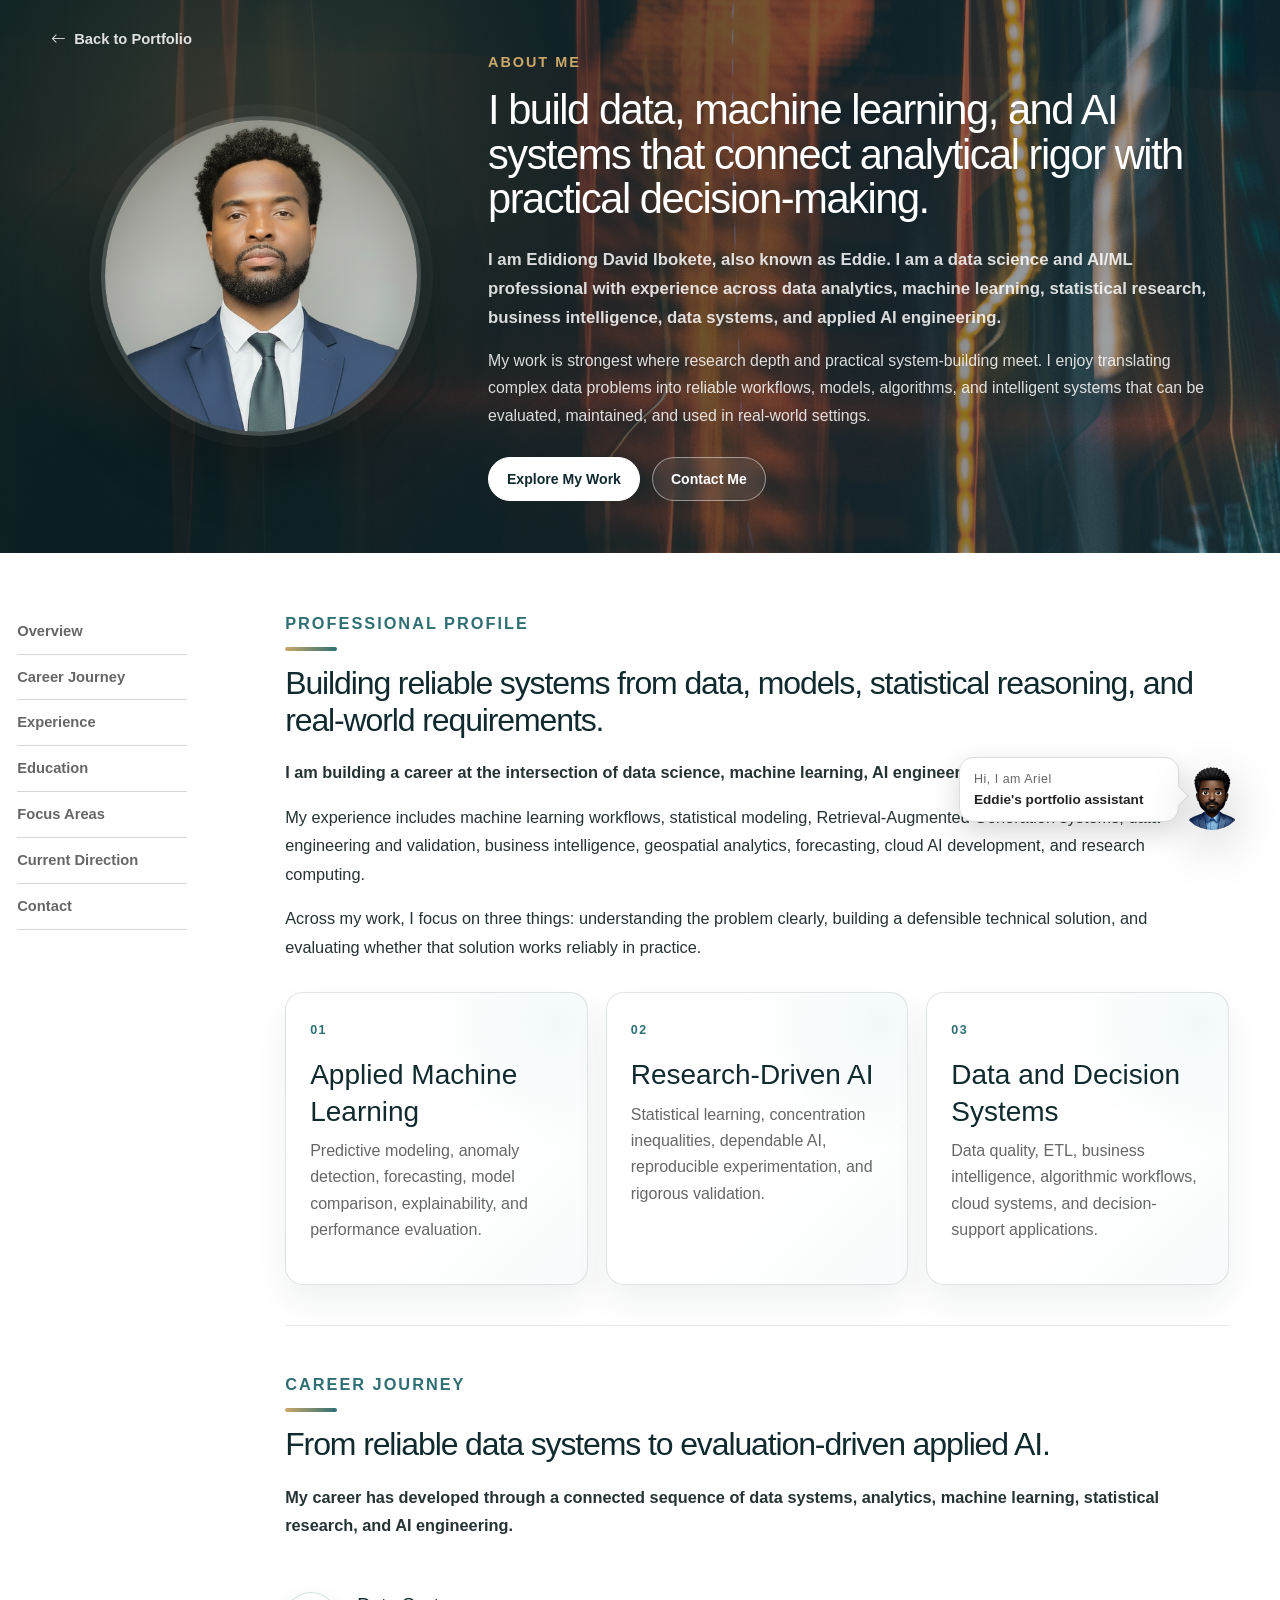
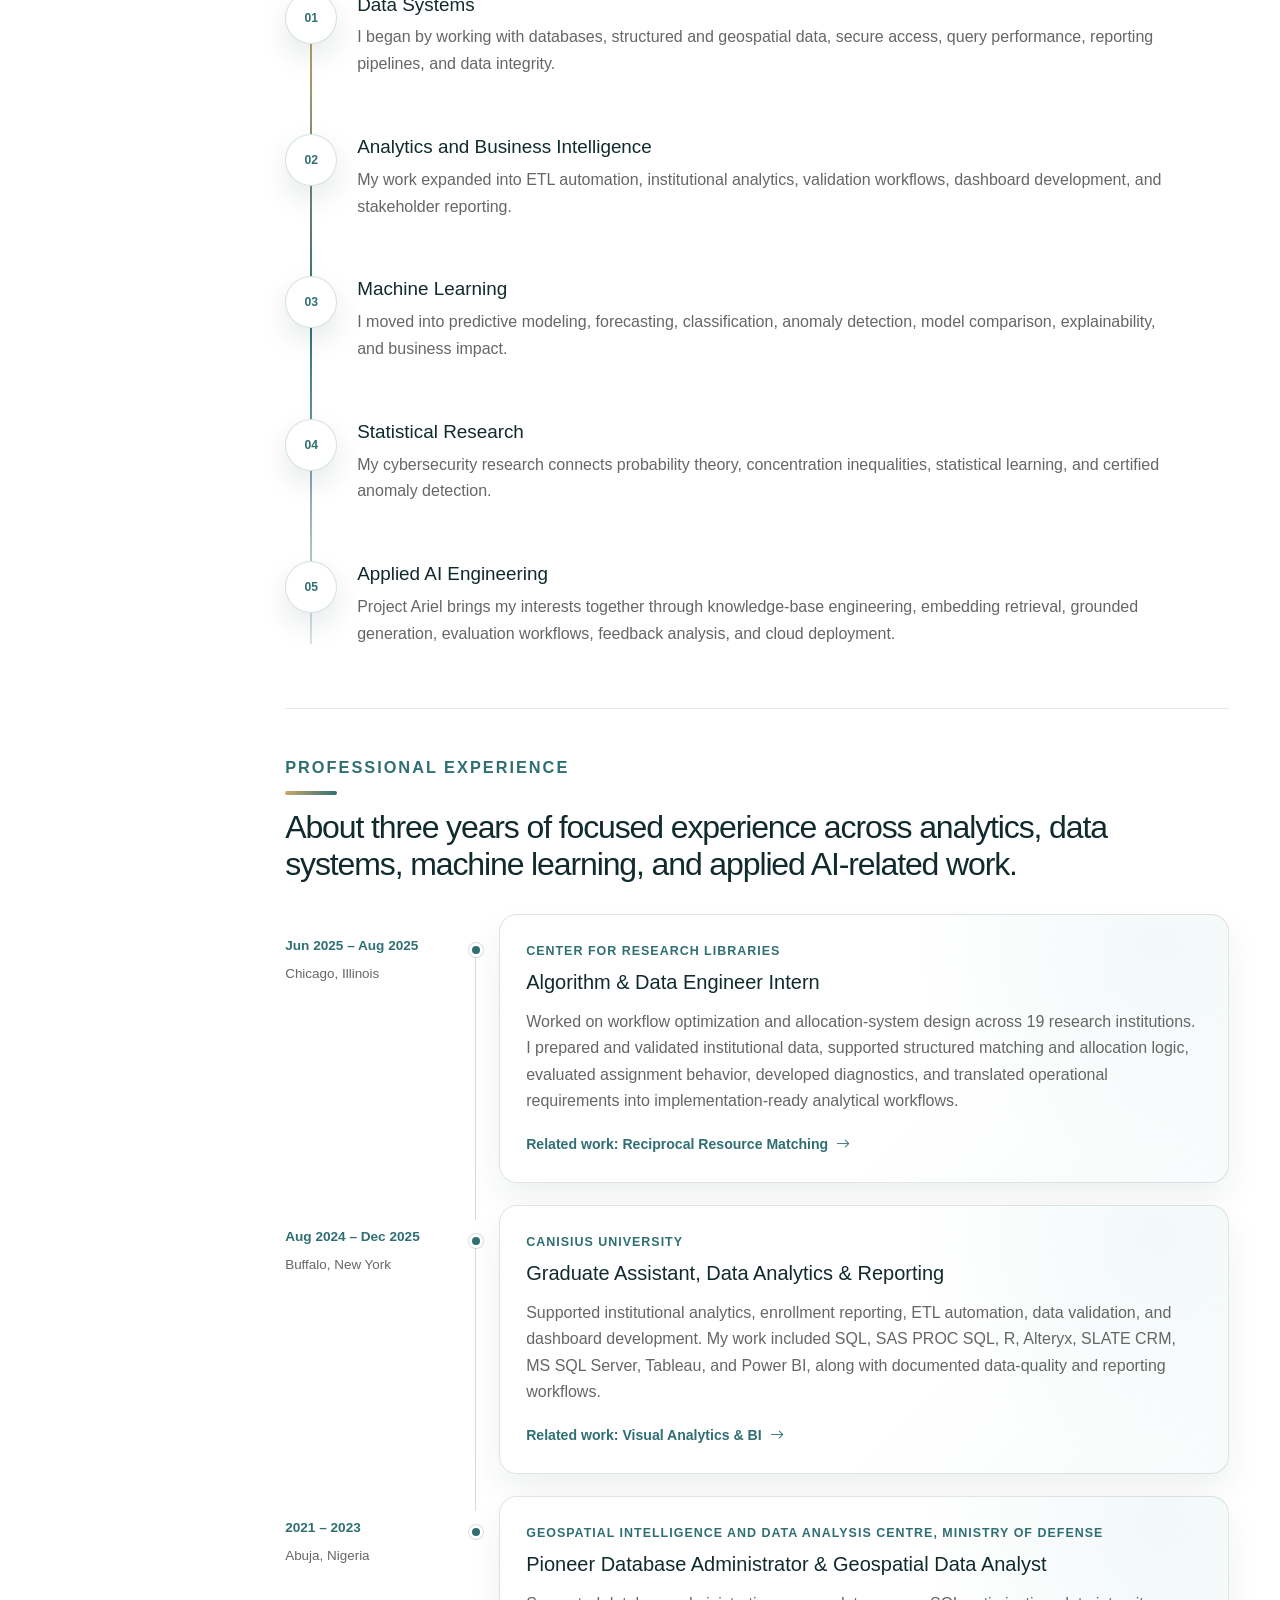
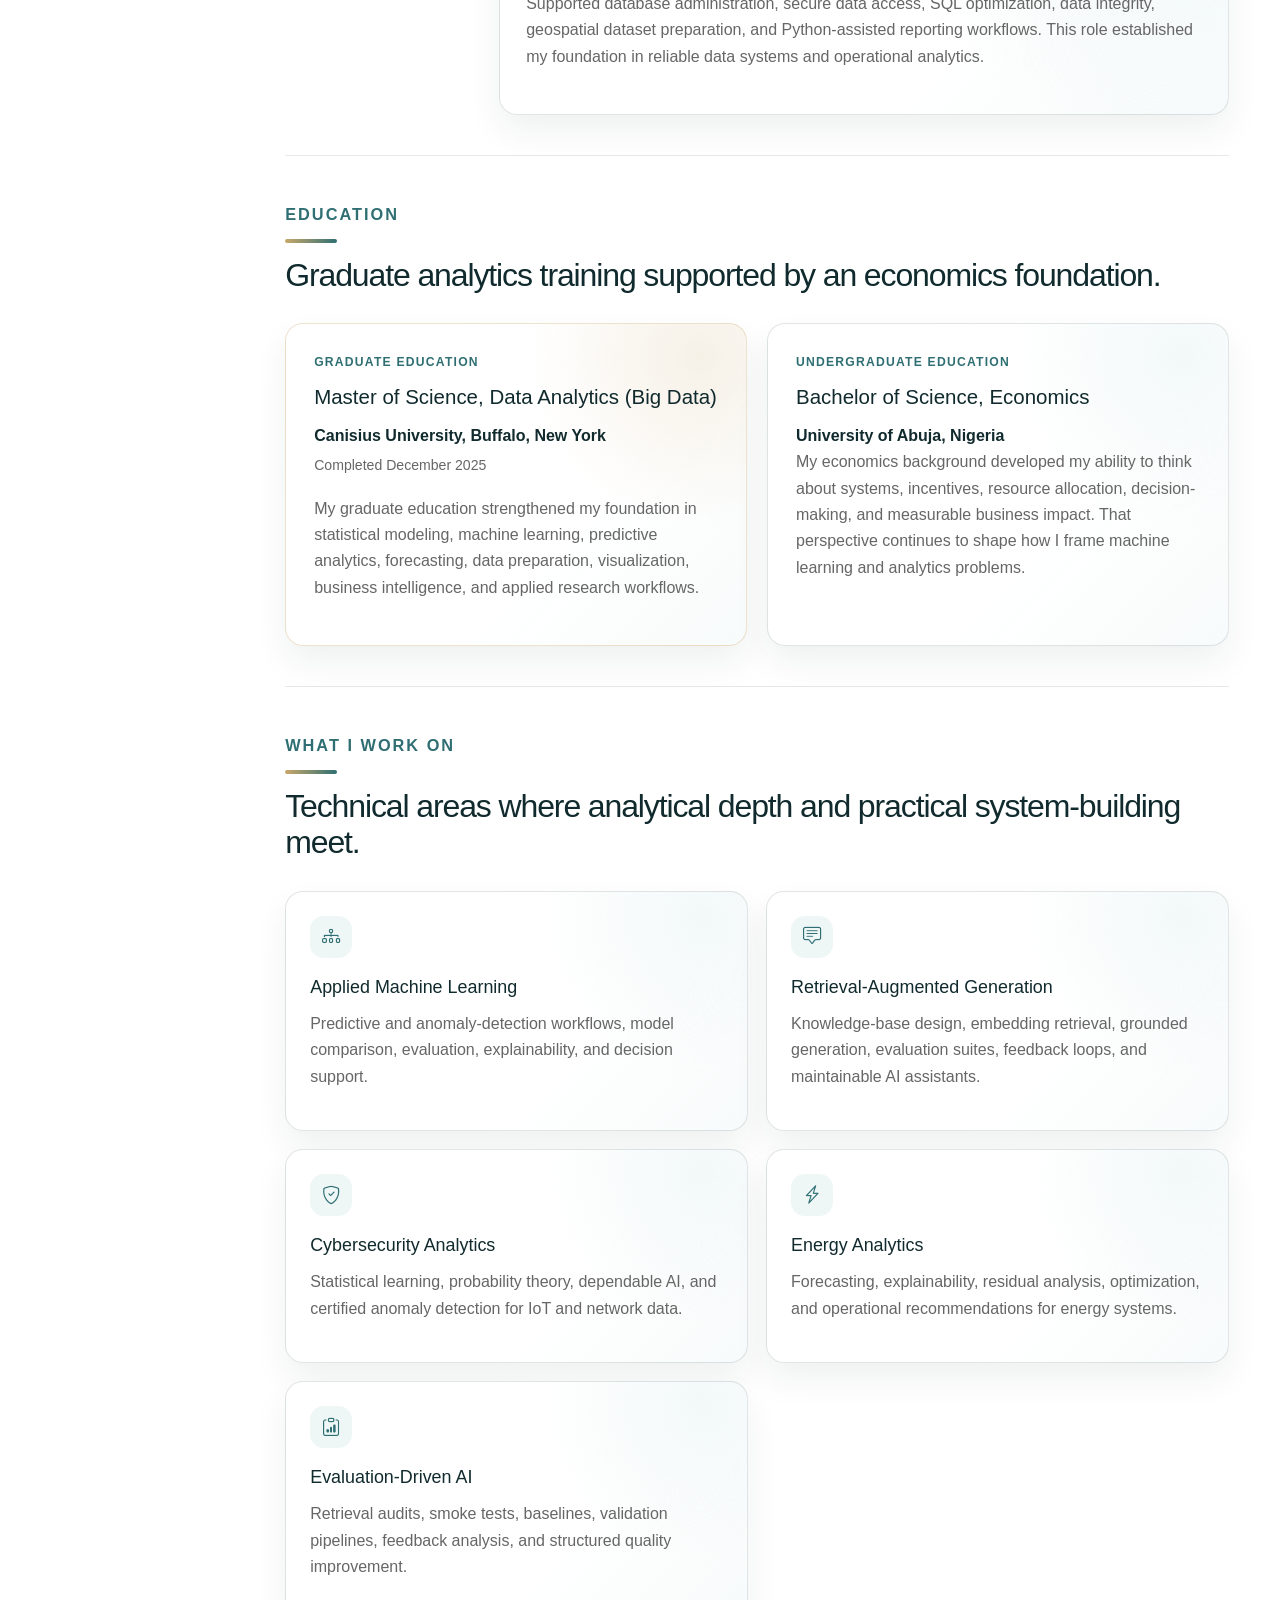
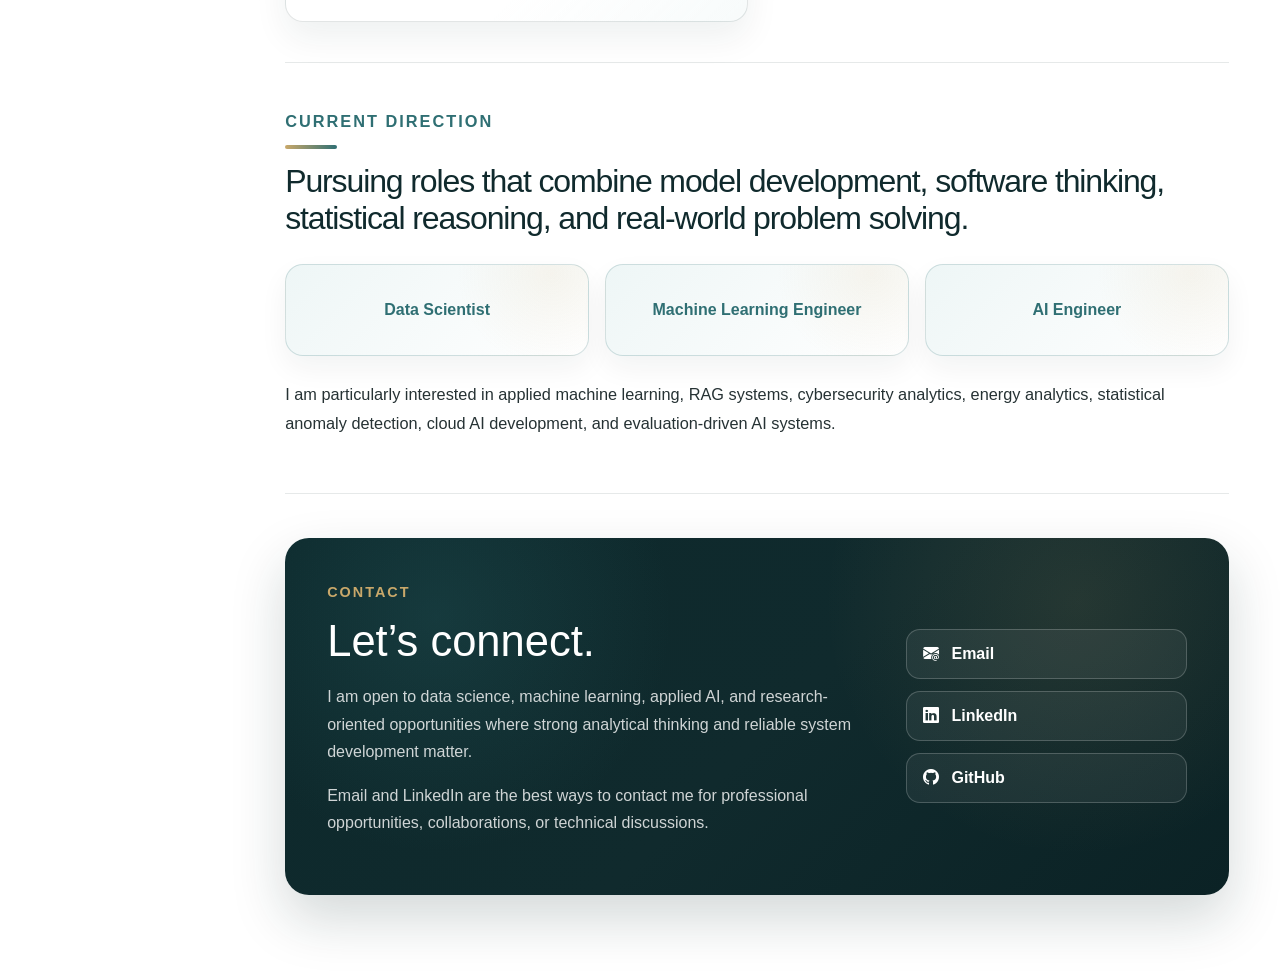
==== about.html @ a4b3cf4d "Add About page and expanded Ariel interface" ====
<!DOCTYPE html>
<html lang="en">
<head>
  <meta charset="UTF-8" />
  <meta name="viewport" content="width=device-width, initial-scale=1.0" />

  <title>About Eddie | Edidiong David Ibokete</title>
  <meta
    name="description"
    content="Learn about Eddie Ibokete's professional journey across data systems, analytics, machine learning, statistical research, and applied AI engineering."
  />

  <link
    href="https://cdn.jsdelivr.net/npm/bootstrap@5.3.3/dist/css/bootstrap.min.css"
    rel="stylesheet"
  />
  <link
    rel="stylesheet"
    href="https://cdn.jsdelivr.net/npm/bootstrap-icons@1.11.3/font/bootstrap-icons.min.css"
  />
  <link rel="stylesheet" href="styles.css" />
</head>

<body class="about-page-body">

  <header class="about-hero">
    <a class="about-hero-back" href="index.html">
      <i class="bi bi-arrow-left" aria-hidden="true"></i>
      Back to Portfolio
    </a>

    <div class="about-hero-inner">
      <figure class="about-hero-image">
        <img
          src="images/headshot.jpg"
          alt="Edidiong David Ibokete"
        />
      </figure>

      <div class="about-hero-copy">
        <p class="section-label">About Me</p>

        <h1>
          I build data, machine learning, and AI systems that connect
          analytical rigor with practical decision-making.
        </h1>

        <p class="about-hero-lead">
          I am Edidiong David Ibokete, also known as Eddie. I am a data science
          and AI/ML professional with experience across data analytics, machine
          learning, statistical research, business intelligence, data systems,
          and applied AI engineering.
        </p>

        <p class="about-hero-summary">
          My work is strongest where research depth and practical system-building
          meet. I enjoy translating complex data problems into reliable workflows,
          models, algorithms, and intelligent systems that can be evaluated,
          maintained, and used in real-world settings.
        </p>

        <div class="about-hero-actions">
          <a href="index.html#projects" class="about-hero-button about-hero-button-primary">
            Explore My Work
          </a>

          <a href="#about-contact" class="about-hero-button about-hero-button-secondary">
            Contact Me
          </a>
        </div>
      </div>
    </div>
  </header>

  <main class="about-page-shell">
    <aside class="about-page-sidebar" aria-label="About page navigation">
      <nav class="about-section-nav">
        <a href="#overview">Overview</a>
        <a href="#career-journey">Career Journey</a>
        <a href="#experience">Experience</a>
        <a href="#education">Education</a>
        <a href="#focus-areas">Focus Areas</a>
        <a href="#current-direction">Current Direction</a>
        <a href="#about-contact">Contact</a>
      </nav>
    </aside>

    <div class="about-page-content">

      <section id="overview" class="about-section">
        <p class="section-label">Professional Profile</p>

        <h2>
          Building reliable systems from data, models, statistical reasoning,
          and real-world requirements.
        </h2>

        <p class="about-section-intro">
          I am building a career at the intersection of data science, machine
          learning, AI engineering, and applied research.
        </p>

        <p>
          My experience includes machine learning workflows, statistical modeling,
          Retrieval-Augmented Generation systems, data engineering and validation,
          business intelligence, geospatial analytics, forecasting, cloud AI
          development, and research computing.
        </p>

        <p>
          Across my work, I focus on three things: understanding the problem
          clearly, building a defensible technical solution, and evaluating
          whether that solution works reliably in practice.
        </p>

        <div class="about-profile-grid">
          <article class="about-profile-card">
            <span class="about-card-number">01</span>
            <h3>Applied Machine Learning</h3>
            <p>
              Predictive modeling, anomaly detection, forecasting, model
              comparison, explainability, and performance evaluation.
            </p>
          </article>

          <article class="about-profile-card">
            <span class="about-card-number">02</span>
            <h3>Research-Driven AI</h3>
            <p>
              Statistical learning, concentration inequalities, dependable AI,
              reproducible experimentation, and rigorous validation.
            </p>
          </article>

          <article class="about-profile-card">
            <span class="about-card-number">03</span>
            <h3>Data and Decision Systems</h3>
            <p>
              Data quality, ETL, business intelligence, algorithmic workflows,
              cloud systems, and decision-support applications.
            </p>
          </article>
        </div>
      </section>

      <section id="career-journey" class="about-section">
        <p class="section-label">Career Journey</p>

        <h2>From reliable data systems to evaluation-driven applied AI.</h2>

        <p class="about-section-intro">
          My career has developed through a connected sequence of data systems,
          analytics, machine learning, statistical research, and AI engineering.
        </p>

        <div class="about-journey" aria-label="Eddie's professional journey">
          <article class="about-journey-step">
            <span class="about-journey-marker">01</span>
            <div>
              <h3>Data Systems</h3>
              <p>
                I began by working with databases, structured and geospatial data,
                secure access, query performance, reporting pipelines, and data integrity.
              </p>
            </div>
          </article>

          <article class="about-journey-step">
            <span class="about-journey-marker">02</span>
            <div>
              <h3>Analytics and Business Intelligence</h3>
              <p>
                My work expanded into ETL automation, institutional analytics,
                validation workflows, dashboard development, and stakeholder reporting.
              </p>
            </div>
          </article>

          <article class="about-journey-step">
            <span class="about-journey-marker">03</span>
            <div>
              <h3>Machine Learning</h3>
              <p>
                I moved into predictive modeling, forecasting, classification,
                anomaly detection, model comparison, explainability, and business impact.
              </p>
            </div>
          </article>

          <article class="about-journey-step">
            <span class="about-journey-marker">04</span>
            <div>
              <h3>Statistical Research</h3>
              <p>
                My cybersecurity research connects probability theory,
                concentration inequalities, statistical learning, and certified
                anomaly detection.
              </p>
            </div>
          </article>

          <article class="about-journey-step">
            <span class="about-journey-marker">05</span>
            <div>
              <h3>Applied AI Engineering</h3>
              <p>
                Project Ariel brings my interests together through knowledge-base
                engineering, embedding retrieval, grounded generation, evaluation
                workflows, feedback analysis, and cloud deployment.
              </p>
            </div>
          </article>
        </div>
      </section>

      <section id="experience" class="about-section">
        <p class="section-label">Professional Experience</p>

        <h2>
          About three years of focused experience across analytics, data systems,
          machine learning, and applied AI-related work.
        </h2>

        <div class="about-experience-timeline">

          <article class="about-experience-item">
            <div class="about-experience-meta">
              <span class="about-experience-date">Jun 2025 – Aug 2025</span>
              <span class="about-experience-location">Chicago, Illinois</span>
            </div>

            <div class="about-experience-card">
              <p class="about-experience-organization">Center for Research Libraries</p>
              <h3>Algorithm &amp; Data Engineer Intern</h3>

              <p>
                Worked on workflow optimization and allocation-system design across
                19 research institutions. I prepared and validated institutional data,
                supported structured matching and allocation logic, evaluated assignment
                behavior, developed diagnostics, and translated operational requirements
                into implementation-ready analytical workflows.
              </p>

              <a href="projects/cataloging.html" class="about-inline-link">
                Related work: Reciprocal Resource Matching
                <i class="bi bi-arrow-right" aria-hidden="true"></i>
              </a>
            </div>
          </article>

          <article class="about-experience-item">
            <div class="about-experience-meta">
              <span class="about-experience-date">Aug 2024 – Dec 2025</span>
              <span class="about-experience-location">Buffalo, New York</span>
            </div>

            <div class="about-experience-card">
              <p class="about-experience-organization">Canisius University</p>
              <h3>Graduate Assistant, Data Analytics &amp; Reporting</h3>

              <p>
                Supported institutional analytics, enrollment reporting, ETL automation,
                data validation, and dashboard development. My work included SQL,
                SAS PROC SQL, R, Alteryx, SLATE CRM, MS SQL Server, Tableau, and
                Power BI, along with documented data-quality and reporting workflows.
              </p>

              <a href="projects/visualizations.html" class="about-inline-link">
                Related work: Visual Analytics &amp; BI
                <i class="bi bi-arrow-right" aria-hidden="true"></i>
              </a>
            </div>
          </article>

          <article class="about-experience-item">
            <div class="about-experience-meta">
              <span class="about-experience-date">2021 – 2023</span>
              <span class="about-experience-location">Abuja, Nigeria</span>
            </div>

            <div class="about-experience-card">
              <p class="about-experience-organization">
                Geospatial Intelligence and Data Analysis Centre, Ministry of Defense
              </p>
              <h3>Pioneer Database Administrator &amp; Geospatial Data Analyst</h3>

              <p>
                Supported database administration, secure data access, SQL optimization,
                data integrity, geospatial dataset preparation, and Python-assisted
                reporting workflows. This role established my foundation in reliable
                data systems and operational analytics.
              </p>
            </div>
          </article>

        </div>
      </section>

      <section id="education" class="about-section">
        <p class="section-label">Education</p>

        <h2>
          Graduate analytics training supported by an economics foundation.
        </h2>

        <div class="about-education-grid">
          <article class="about-education-card about-education-card-featured">
            <p class="about-education-level">Graduate Education</p>
            <h3>Master of Science, Data Analytics (Big Data)</h3>
            <p class="about-education-school">Canisius University, Buffalo, New York</p>
            <p class="about-education-date">Completed December 2025</p>

            <p>
              My graduate education strengthened my foundation in statistical
              modeling, machine learning, predictive analytics, forecasting,
              data preparation, visualization, business intelligence, and applied
              research workflows.
            </p>
          </article>

          <article class="about-education-card">
            <p class="about-education-level">Undergraduate Education</p>
            <h3>Bachelor of Science, Economics</h3>
            <p class="about-education-school">University of Abuja, Nigeria</p>

            <p>
              My economics background developed my ability to think about systems,
              incentives, resource allocation, decision-making, and measurable
              business impact. That perspective continues to shape how I frame
              machine learning and analytics problems.
            </p>
          </article>
        </div>
      </section>

      <section id="focus-areas" class="about-section">
        <p class="section-label">What I Work On</p>

        <h2>
          Technical areas where analytical depth and practical system-building meet.
        </h2>

        <div class="about-focus-grid">
          <article class="about-focus-card">
            <i class="bi bi-diagram-3" aria-hidden="true"></i>
            <h3>Applied Machine Learning</h3>
            <p>
              Predictive and anomaly-detection workflows, model comparison,
              evaluation, explainability, and decision support.
            </p>
          </article>

          <article class="about-focus-card">
            <i class="bi bi-chat-square-text" aria-hidden="true"></i>
            <h3>Retrieval-Augmented Generation</h3>
            <p>
              Knowledge-base design, embedding retrieval, grounded generation,
              evaluation suites, feedback loops, and maintainable AI assistants.
            </p>
          </article>

          <article class="about-focus-card">
            <i class="bi bi-shield-check" aria-hidden="true"></i>
            <h3>Cybersecurity Analytics</h3>
            <p>
              Statistical learning, probability theory, dependable AI, and
              certified anomaly detection for IoT and network data.
            </p>
          </article>

          <article class="about-focus-card">
            <i class="bi bi-lightning-charge" aria-hidden="true"></i>
            <h3>Energy Analytics</h3>
            <p>
              Forecasting, explainability, residual analysis, optimization, and
              operational recommendations for energy systems.
            </p>
          </article>

          <article class="about-focus-card">
            <i class="bi bi-clipboard-data" aria-hidden="true"></i>
            <h3>Evaluation-Driven AI</h3>
            <p>
              Retrieval audits, smoke tests, baselines, validation pipelines,
              feedback analysis, and structured quality improvement.
            </p>
          </article>
        </div>
      </section>

      <section id="current-direction" class="about-section">
        <p class="section-label">Current Direction</p>

        <h2>
          Pursuing roles that combine model development, software thinking,
          statistical reasoning, and real-world problem solving.
        </h2>

        <div class="about-role-grid" aria-label="Target professional roles">
          <article class="about-role-card">
            <span>Data Scientist</span>
          </article>

          <article class="about-role-card">
            <span>Machine Learning Engineer</span>
          </article>

          <article class="about-role-card">
            <span>AI Engineer</span>
          </article>
        </div>

        <p class="about-direction-copy">
          I am particularly interested in applied machine learning, RAG systems,
          cybersecurity analytics, energy analytics, statistical anomaly detection,
          cloud AI development, and evaluation-driven AI systems.
        </p>
      </section>

      <section id="about-contact" class="about-section about-contact-section">
        <div class="about-contact-panel">
          <div class="about-contact-copy">
            <p class="section-label">Contact</p>

            <h2>Let’s connect.</h2>

            <p>
              I am open to data science, machine learning, applied AI, and
              research-oriented opportunities where strong analytical thinking
              and reliable system development matter.
            </p>

            <p>
              Email and LinkedIn are the best ways to contact me for professional
              opportunities, collaborations, or technical discussions.
            </p>
          </div>

          <div class="about-contact-links" aria-label="Professional contact links">
            <a
              href="mailto:iboketee@icloud.com?subject=Portfolio%20Inquiry%20-%20Edidiong%20Ibokete"
              aria-label="Email Eddie"
            >
              <i class="bi bi-envelope-at-fill" aria-hidden="true"></i>
              <span>Email</span>
            </a>

            <a
              href="https://www.linkedin.com/in/edidiong-ibokete/"
              target="_blank"
              rel="noopener noreferrer"
              aria-label="Eddie's LinkedIn"
            >
              <i class="bi bi-linkedin" aria-hidden="true"></i>
              <span>LinkedIn</span>
            </a>

            <a
              href="https://github.com/Eddy-bok"
              target="_blank"
              rel="noopener noreferrer"
              aria-label="Eddie's GitHub"
            >
              <i class="bi bi-github" aria-hidden="true"></i>
              <span>GitHub</span>
            </a>
          </div>
        </div>
      </section>

    </div>
  </main>

  <script src="scripts/assistant.js"></script>
</body>
</html>
---- styles.css ----
* {
    box-sizing: border-box;
}

html {
    scroll-behavior: smooth;
}

@media (prefers-reduced-motion: reduce) {
    html {
        scroll-behavior: auto;
    }
}

:root {
    --color-bg: #ffffff;
    --color-surface: #ffffff;
    --color-text: #222222;
    --color-muted: #666666;

    --color-dark: #102a2d;
    --color-dark-soft: #17393d;

    --color-accent: #2f6f73;
    --color-accent-soft: #eef6f6;
    --color-accent-border: #bfd8da;

    --color-gold: #c9a86a;

    --portfolio-accent: var(--color-accent);
    --portfolio-accent-soft: var(--color-accent-soft);
    --portfolio-accent-border: var(--color-accent-border);

    --site-max: 1440px;
    --site-gutter: clamp(24px, 4vw, 72px);
}

body {
    font-family: Arial, sans-serif;
    margin: 0;
    padding: 0;
    color: var(--color-text);
    background: var(--color-bg);
    overflow-x: hidden;
}

.hero {
    display: grid;
    grid-template-columns: minmax(240px, 360px) minmax(0, 760px);
    align-items: center;
    gap: clamp(44px, 6vw, 92px);
    min-height: 46vh;
    width: 100vw;
    margin-left: calc(50% - 50vw);
    padding: 52px var(--site-gutter);
    background:
        linear-gradient(
            90deg,
            rgba(16, 42, 45, 0.64) 0%,
            rgba(16, 42, 45, 0.40) 46%,
            rgba(16, 42, 45, 0.42) 100%
        ),
        url("images/hero/hero-background3.jpg");
    background-size: cover;
    background-position: center;
    color: white;
}


.hero-image {
    justify-self: start;
    transform: translateX(50px);
}

.hero-text {
    max-width: 780px;
}

.hero-image img {
    width: 320px;
    height: 320px;
    object-fit: cover;
    border-radius: 50%;
}

.eyebrow {
    text-transform: uppercase;
    letter-spacing: 2px;
    color: #666;
    font-size: 0.9rem;
}

.hero-text h1 {
    font-size: 3.5rem;
    margin-bottom: 10px;
}

.hero-text h2 {
    font-size: 2rem;
    line-height: 1.3;
    margin-bottom: 20px;
}

.intro {
    font-size: 1.1rem;
    line-height: 1.7;
    max-width: 700px;
}

.hero-links {
    display: flex;
    flex-wrap: wrap;
    gap: 12px;
    margin-top: 30px;
}

.hero-links a {
    display: inline-flex;
    align-items: center;
    justify-content: center;
    min-width: 140px;
    padding: 12px 18px;
    border: 1px solid white;
    background: white;
    color: var(--color-dark);
    text-decoration: none;
    font-size: 0.95rem;
    font-weight: 600;
    margin: 0;
}

.hero-links a:hover {
    background: var(--color-gold);
    border-color: var(--color-gold);
    color: var(--color-dark);
}

.section {
    max-width: var(--site-max);
    margin: 0 auto;
    padding: 48px var(--site-gutter);
}

.section-label {
    text-transform: uppercase;
    letter-spacing: 2px;
    color: #666;
    font-size: 0.9rem;
}

.section-title {
    max-width: 800px;
    margin-bottom: 40px;
}


/* Research image cards */

.research-section {
    padding-top: 56px;
}

.research-showcase-grid {
    display: grid;
    grid-template-columns: repeat(3, minmax(0, 1fr));
    gap: 28px;
    margin-top: 34px;
}

.research-feature-card {
    display: flex;
    flex-direction: column;
    min-height: 100%;
    overflow: hidden;
    border: 1px solid rgba(16, 42, 45, 0.12);
    border-radius: 18px;
    background: white;
    box-shadow: 0 18px 38px rgba(16, 42, 45, 0.08);
}

.research-card-image {
    width: 100%;
    height: 310px;
    display: block;
    object-fit: cover;
}

.research-card-body {
    display: flex;
    flex-direction: column;
    flex: 1;
    padding: 26px 26px 28px;
}

.research-card-body h3 {
    min-height: 4.05em;
    margin: 0 0 16px;
    font-size: 1.18rem;
    line-height: 1.35;
}

.research-card-body > p:not(.status):not(.research-tags) {
    min-height: 138px;
}

.research-card-body p {
    margin-top: 0;
}

.research-card-body > p:not(.status):not(.research-tags) {
    color: var(--color-muted);
    line-height: 1.55;
}

.research-tags {
    min-height: 42px;
    margin-top: 18px;
    color: var(--color-muted);
    font-size: 0.9rem;
    font-weight: 600;
    line-height: 1.45;
}

.research-card-actions {
    display: flex;
    gap: 10px;
    align-items: center;
    flex-wrap: wrap;
    margin-top: auto;
    padding-top: 18px;
}

.research-card-button {
    align-self: flex-start;
    margin-top: 0;
    padding: 12px 18px;
    border-radius: 999px;
    background: var(--portfolio-accent);
    color: white;
    text-decoration: none;
    font-weight: 550;
    font-size: 0.82rem;
}

.research-tags + .research-card-button {
    margin-top: auto;
}

.research-card-button:hover {
    background: var(--color-dark);
}


.research-card-button-secondary {
    background: white;
    color: var(--portfolio-accent);
    border: 1px solid var(--portfolio-accent-border);
}

.research-card-button-secondary:hover {
    background: var(--portfolio-accent-soft);
    color: var(--portfolio-accent);
}

.research-card-button-disabled {
    opacity: 0.55;
    cursor: not-allowed;
    pointer-events: none;
}

@media (max-width: 1000px) {
    .research-showcase-grid {
        grid-template-columns: 1fr;
    }

    .research-card-image {
        height: 240px;
    }
}

.status {
    font-size: 0.85rem;
    font-weight: bold;
    text-transform: uppercase;
}

.submitted {
    color: #1f7a1f;
}

.ongoing {
    color: #b26a00;
}

.domain {
    font-size: 0.9rem;
    color: #666;
}

/* Featured Projects carousel */

.project-carousel {
    --project-card-width: 440px;
    --project-card-height: 250px;
    --project-card-gap: 24px;

    position: relative;
    margin-top: 28px;
}

.section-projects .project-grid {
    display: flex;
    align-items: center;
    gap: var(--project-card-gap);
    overflow-x: hidden;
    scroll-snap-type: x mandatory;
    scroll-behavior: smooth;
    padding: 20px 36px 30px;
    margin: 0 -36px;
}

.section-projects .project-grid > .card-link,
.section-projects .project-grid > .project-card {
    flex: 0 0 var(--project-card-width);
    width: var(--project-card-width);
    scroll-snap-align: start;
}

.section-projects .project-grid > .card-link {
    display: flex;
    color: inherit;
    text-decoration: none;
}

.section-projects .project-card {
    width: 100%;
    height: var(--project-card-height);
    padding: 22px;
    display: flex;
    flex-direction: column;
    overflow: hidden;
    border: 1px solid #ddd;
    border-radius: 12px;
    background: #fafafa;
    transition:
        transform 180ms ease,
        box-shadow 180ms ease,
        border-color 180ms ease;
    transform-origin: left center;
}

.section-projects .project-type {
    margin: 0 0 14px;
    font-size: 0.78rem;
    letter-spacing: 0.04em;
}

.section-projects .project-card h3 {
    margin: 0 0 12px;
    font-size: 1.08rem;
    line-height: 1.3;
}

.section-projects .project-card p {
    font-size: 0.94rem;
    line-height: 1.45;
}

.section-projects .project-card > p:not(.project-type):not(.domain):not(.project-link-text) {
    min-height: 4.35em;
    margin: 0 0 12px;
    display: -webkit-box;
    overflow: hidden;
    line-clamp: 3;
    -webkit-line-clamp: 3;
    -webkit-box-orient: vertical;
    flex-shrink: 0;
}

.section-projects .project-card .domain {
    margin-top: auto;
    margin-bottom: 0;
    font-size: 0.86rem;
    line-height: 1.4;
    flex-shrink: 0;
}

.section-projects .project-link-text {
    margin-top: 10px;
    margin-bottom: 0;
    font-size: 0.92rem;
    flex-shrink: 0;
}

.section-projects .project-grid > .card-link.is-active .project-card,
.section-projects .project-grid > .project-card.is-active {
    transform: scale(1.045);
    border-color: var(--portfolio-accent-border);
    box-shadow: 0 18px 38px rgba(16, 42, 45, 0.16);
    z-index: 2;
}

.carousel-button {
    position: absolute;
    top: 50%;
    z-index: 3;
    width: 42px;
    height: 42px;
    border: 1px solid var(--portfolio-accent-border);
    border-radius: 50%;
    background: white;
    color: var(--portfolio-accent);
    font-size: 1.4rem;
    font-weight: 700;
    cursor: pointer;
    transform: translateY(-50%);
    box-shadow: 0 12px 26px rgba(0, 0, 0, 0.12);
}

.carousel-button:hover {
    background: var(--portfolio-accent);
    color: white;
}

.carousel-button-left {
    left: -80px;
}

.carousel-button-right {
    right: -80px;
}

@media (max-width: 900px) {
    .project-carousel {
        --project-card-width: 82vw;
        --project-card-height: 260px;
    }

    .carousel-button-left {
        left: 8px;
    }

    .carousel-button-right {
        right: 8px;
    }
}


/* Featured Projects image card treatment */

.section-projects .project-card-visual {
    position: relative;
    isolation: isolate;
    color: white;
    background:
        linear-gradient(
            90deg,
            var(--card-overlay-left, rgba(8, 28, 31, 0.86)) 0%,
            var(--card-overlay-mid, rgba(8, 28, 31, 0.68)) 46%,
            var(--card-overlay-right, rgba(8, 28, 31, 0.32)) 100%
        ),
        linear-gradient(
            180deg,
            rgba(0, 0, 0, 0.04),
            rgba(0, 0, 0, 0.14)
        ),
        var(--project-card-image);
    background-size: cover;
    background-position: var(--project-card-position, center);
}

.section-projects .project-card-visual .project-type,
.section-projects .project-card-visual h3,
.section-projects .project-card-visual p {
    color: inherit;
    text-shadow: 0 2px 8px rgba(0, 0, 0, 0.42);
}

.section-projects .project-card-visual .domain {
    color: rgba(255, 255, 255, 0.82);
}

.section-projects .project-card-visual .project-link-text {
    color: var(--color-gold);
}

.section-projects .project-grid > .card-link.is-active .project-card-visual,
.section-projects .project-grid > .project-card-visual.is-active {
    border-color: rgba(255, 255, 255, 0.55);
    box-shadow: 0 24px 46px rgba(16, 42, 45, 0.30);
}

/* Project card action buttons */

.section-projects .project-actions {
    display: flex;
    gap: 10px;
    align-items: center;
    margin-top: 12px;
    flex-wrap: wrap;
}

.section-projects .project-action {
    display: inline-flex;
    align-items: center;
    justify-content: center;
    min-height: 34px;
    padding: 8px 12px;
    border: 1px solid rgba(255, 255, 255, 0.62);
    border-radius: 999px;
    color: white;
    text-decoration: none;
    font-size: 0.84rem;
    font-weight: 700;
    line-height: 1;
    background: rgba(255, 255, 255, 0.08);
    backdrop-filter: blur(6px);
}

.section-projects .project-action:hover {
    background: white;
    color: var(--portfolio-accent);
}

.section-projects .project-action-disabled {
    opacity: 0.55;
    cursor: not-allowed;
    pointer-events: none;
}

/* =========================================================
   CONTACT SECTION
   Final homepage call-to-action with social icon links.

   Tunable controls:
   - --contact-icon-size controls icon circle size
   - --contact-icon-gap controls spacing between social icons
   - --contact-glow controls subtle background glow
   ========================================================= */

.contact-section {
    --contact-icon-size: 62px;
    --contact-icon-gap: 16px;
    --contact-glow: rgba(201, 168, 106, 0.12);

    max-width: none;
    width: 100%;
    margin: 0;
    padding: 82px var(--site-gutter) 92px;
    border-top: none;
    background:
        radial-gradient(circle at 16% 22%, rgba(47, 111, 115, 0.24), transparent 28%),
        radial-gradient(circle at 84% 18%, var(--contact-glow), transparent 30%),
        linear-gradient(135deg, #0d292c 0%, #102a2d 52%, #0b2225 100%);
    color: white;
}

.contact-inner {
    max-width: 1120px;
    margin: 0 auto;
    display: grid;
    grid-template-columns: minmax(0, 1.15fr) minmax(260px, 0.65fr);
    gap: clamp(36px, 6vw, 88px);
    align-items: center;
}

.contact-copy {
    text-align: left;
}

.contact-section .section-label {
    margin-bottom: 12px;
    color: var(--color-gold);
}

.contact-section .section-title {
    margin: 0 0 18px;
    color: white;
    font-size: clamp(2.2rem, 4vw, 3.35rem);
    line-height: 1.08;
}

.contact-section p {
    max-width: 740px;
    margin: 0;
    line-height: 1.75;
    color: rgba(255, 255, 255, 0.82);
}

.contact-social-area {
    justify-self: end;
    text-align: center;
}

.contact-social-kicker {
    margin: 0 0 18px;
    text-transform: uppercase;
    letter-spacing: 1.6px;
    color: var(--color-gold);
    font-size: 0.76rem;
    font-weight: 900;
}

.contact-social-links {
    display: flex;
    justify-content: center;
    gap: var(--contact-icon-gap);
}

.contact-social-link {
    width: var(--contact-icon-size);
    height: var(--contact-icon-size);
    display: inline-grid;
    place-items: center;
    border: 1px solid rgba(255, 255, 255, 0.28);
    border-radius: 50%;
    background: rgba(255, 255, 255, 0.06);
    color: white;
    text-decoration: none;
    font-size: 1.45rem;
    transition:
        transform 180ms ease,
        background 180ms ease,
        border-color 180ms ease,
        color 180ms ease;
}

.contact-social-link:hover {
    transform: translateY(-4px);
    border-color: rgba(201, 168, 106, 0.72);
    background: rgba(201, 168, 106, 0.16);
    color: var(--color-gold);
}

.contact-social-email {
    border-color: rgba(201, 168, 106, 0.56);
    background: rgba(201, 168, 106, 0.13);
}

.contact-social-note {
    max-width: 280px;
    margin: 18px auto 0;
    color: rgba(255, 255, 255, 0.68);
    font-size: 0.88rem;
    line-height: 1.6;
}

@media (max-width: 768px) {
    .contact-section {
        --contact-icon-size: 56px;
        --contact-icon-gap: 14px;

        padding: 58px 24px 96px;
    }

    .contact-inner {
        grid-template-columns: 1fr;
        gap: 28px;
    }

    .contact-copy,
    .contact-social-area {
        justify-self: center;
        text-align: center;
    }

    .contact-section p {
        max-width: 100%;
        margin: 0 auto;
    }

    .contact-social-note {
        max-width: 260px;
    }
}


.assistant-widget {
    position: fixed;
    right: 36px;
    bottom: 70px;
    z-index: 9999;
    font-family: Arial, sans-serif;
}

.assistant-toggle {
    width: auto;
    height: auto;
    padding: 0;
    border: none;
    background: transparent;
    color: #222;
    cursor: pointer;
    box-shadow: none;
    display: flex;
    align-items: center;
    justify-content: center;
    line-height: 1;
}

.assistant-toggle:hover {
    transform: translateY(-2px);
}

.assistant-avatar-image {
  width: 64px;
  height: 64px;
  object-fit: cover;
  border-radius: 50%;
  display: block;
  filter: drop-shadow(0 14px 24px rgba(0, 0, 0, 0.22));
}

.assistant-panel {
    position: absolute;
    right: 0;
    bottom: 82px;
    width: 390px;
    max-width: calc(100vw - 40px);
    max-height: 72vh;
    display: none;
    flex-direction: column;
    border: 1px solid #ddd;
    border-radius: 18px;
    background: #fafafa;
    box-shadow: 0 18px 45px rgba(0, 0, 0, 0.22);
    overflow: hidden;
}

.assistant-open .assistant-panel {
    display: flex;
}

.assistant-panel-header {
    display: flex;
    justify-content: space-between;
    align-items: flex-start;
    gap: 15px;
    padding: 18px 18px 14px;
    border-bottom: 1px solid rgba(255, 255, 255, 0.12);
    background:
        radial-gradient(circle at 18% 18%, rgba(201, 168, 106, 0.18), transparent 34%),
        linear-gradient(135deg, #102a2d 0%, #17393d 100%);
    color: white;
}

.assistant-panel-label {
    margin: 0 0 4px;
    text-transform: uppercase;
    letter-spacing: 1.5px;
    color: var(--color-gold);
    font-size: 0.72rem;
    font-weight: 800;
}

.assistant-panel-header h3 {
    margin: 0;
    color: white;
    font-size: 1.05rem;
}

.assistant-close {
    width: 32px;
    height: 32px;
    display: grid;
    place-items: center;
    border: 1px solid rgba(255, 255, 255, 0.16);
    border-radius: 50%;
    background: rgba(255, 255, 255, 0.08);
    color: rgba(255, 255, 255, 0.86);
    font-size: 1.35rem;
    line-height: 1;
    cursor: pointer;
}

.assistant-close:hover {
    background: rgba(255, 255, 255, 0.16);
    color: white;
}

.assistant-panel-description {
    margin: 0;
    padding: 14px 18px;
    border-bottom: 1px solid rgba(16, 42, 45, 0.10);
    background:
        radial-gradient(circle at 92% 12%, rgba(201, 168, 106, 0.10), transparent 32%),
        linear-gradient(135deg, #eef6f6 0%, #e7f1f1 100%);
    color: var(--color-dark);
    line-height: 1.5;
    font-size: 0.82rem;
}

.assistant-messages {
    min-height: 220px;
    max-height: 330px;
    overflow-y: auto;
    display: flex;
    flex-direction: column;
    gap: 12px;
    padding: 16px 18px;
    background: white;
    border-top: 1px solid #eee;
    border-bottom: 1px solid #eee;
}

.assistant-message {
    max-width: 88%;
    line-height: 1.5;
    font-size: 0.92rem;
}

.assistant-message-user {
    align-self: flex-end;
    padding: 11px 13px;
    border-radius: 12px;
    background: #222;
    color: white;
}

.assistant-message-bot {
    align-self: flex-start;
    max-width: 90%;
    padding: 2px 0;
    border-radius: 0;
    background: transparent;
    color: #222;
}

.assistant-message-typing {
    display: inline-flex;
    align-items: center;
    gap: 4px;
    max-width: fit-content;
    padding: 0;
    background: transparent;
    color: #555;
}

.assistant-message-typing::after {
    content: "";
    width: 28px;
    height: 8px;
    display: inline-block;
    background:
        radial-gradient(circle, #666 2px, transparent 3px) 0 50% / 9px 8px repeat-x;
    animation: assistantTypingDots 900ms infinite steps(3);
}

@keyframes assistantTypingDots {
    from {
        clip-path: inset(0 22px 0 0);
    }

    to {
        clip-path: inset(0 0 0 0);
    }
}

.assistant-message-bot a {
    color: #005ea8;
    font-weight: 600;
}

.assistant-feedback {
    display: flex;
    flex-wrap: wrap;
    justify-content: center;
    align-items: center;
    gap: 6px;
    width: 100%;
    margin-top: 12px;
    padding-top: 10px;
    border-top: 1px solid rgba(16, 42, 45, 0.12);
    text-align: center;
    font-size: 0.78rem;
    line-height: 1.35;
}

.assistant-feedback-prompt {
    flex: 0 0 100%;
    color: #4b5e62;
    font-size: 0.78rem;
    font-weight: 700;
    text-align: center;
}

.assistant-feedback-button {
    display: inline-flex;
    align-items: center;
    justify-content: center;
    min-width: 34px;
    min-height: 30px;
    padding: 5px 9px;
    border: 1px solid rgba(47, 111, 115, 0.20);
    border-radius: 999px;
    background: rgba(255, 255, 255, 0.86);
    color: var(--color-dark);
    cursor: pointer;
    font-size: 0.84rem;
    line-height: 1;
    box-shadow: none;
    transition:
        background 150ms ease,
        border-color 150ms ease,
        transform 150ms ease,
        opacity 150ms ease;
}

.assistant-feedback-button:hover:not(:disabled) {
    background: var(--portfolio-accent-soft);
    border-color: var(--portfolio-accent-border);
    transform: translateY(-1px);
}

.assistant-feedback-button:disabled {
    cursor: default;
    opacity: 0.55;
}

.assistant-feedback-status {
    flex: 0 1 auto;
    display: inline-flex;
    align-items: center;
    justify-content: center;
    width: fit-content;
    margin: 2px auto 0;
    padding: 5px 12px;
    border-radius: 999px;
    background: rgba(47, 111, 115, 0.08);
    color: var(--portfolio-accent);
    font-size: 0.76rem;
    font-weight: 700;
    text-align: center;
}

.assistant-feedback-status:empty {
    display: none;
}

.assistant-form {
    display: flex;
    gap: 8px;
    padding: 16px 18px 12px;
    border-top: 1px solid rgba(16, 42, 45, 0.10);
    background:
        radial-gradient(circle at 92% 10%, rgba(201, 168, 106, 0.12), transparent 34%),
        linear-gradient(135deg, #eef6f6 0%, #e7f1f1 100%);
}

.assistant-form input {
    flex: 1;
    min-width: 0;
    padding: 12px 13px;
    border: 1px solid rgba(47, 111, 115, 0.28);
    border-radius: 12px;
    background: white;
    color: var(--color-dark);
    font-size: 0.95rem;
    outline: none;
}

.assistant-form input:focus {
    border-color: var(--portfolio-accent);
    box-shadow: 0 0 0 3px rgba(47, 111, 115, 0.12);
}

.assistant-form button {
    padding: 12px 16px;
    border: 1px solid var(--portfolio-accent);
    border-radius: 12px;
    background: var(--portfolio-accent);
    color: white;
    cursor: pointer;
    font-size: 0.75rem;
    font-weight: 600;
}

.assistant-form button:hover {
    background: var(--color-dark);
    border-color: var(--color-dark);
}

.assistant-form button:disabled {
    opacity: 0.6;
    cursor: not-allowed;
}

.assistant-status {
    min-height: 18px;
    margin: 0;
    padding: 0 18px 14px;
    background: #eef6f6;
    color: var(--color-muted);
    font-size: 0.85rem;
}

.assistant-callout {
    position: absolute;
    right: 65px;
    bottom: 8px;
    width: 220px;
    padding: 12px 14px;
    border: 1px solid #ddd;
    border-radius: 14px;
    background: white;
    color: #222;
    text-align: left;
    cursor: pointer;
    box-shadow: 0 10px 28px rgba(0, 0, 0, 0.16);
    animation: assistantCalloutFloat 3s ease-in-out infinite;
}

.assistant-callout::after {
    content: "";
    position: absolute;
    right: -8px;
    bottom: 18px;
    width: 14px;
    height: 14px;
    background: white;
    border-right: 1px solid #ddd;
    border-bottom: 1px solid #ddd;
    transform: rotate(-45deg);
}

.assistant-callout-small {
    display: block;
    margin-bottom: 3px;
    color: #666;
    font-size: 0.78rem;
    letter-spacing: 0.5px;
}

.assistant-callout-main {
    display: block;
    font-size: 0.85rem;
    font-weight: 700;
    line-height: 1.25;
}

.assistant-callout:hover {
    transform: translateY(-2px);
}

.assistant-open .assistant-callout {
    display: none;
}

@keyframes assistantCalloutFloat {
    0% {
        transform: translateY(0);
    }

    50% {
        transform: translateY(-4px);
    }

    100% {
        transform: translateY(0);
    }
}


.card-link {
    display: block;
    color: inherit;
    text-decoration: none;
}

.card-link:hover {
    transform: translateY(-4px);
}

.detail-page {
    max-width: 1000px;
    margin: 0 auto;
    padding: 40px;
}

.back-link {
    display: inline-block;
    margin-bottom: 20px;
    color: #222;
    text-decoration: none;
}

.detail-hero {
    padding: 20px 0 35px;
    border-bottom: 1px solid #e5e5e5;
}

.detail-hero h1 {
    font-size: 3rem;
    line-height: 1.2;
    max-width: 900px;
}

.detail-subtitle {
    font-size: 1.2rem;
    line-height: 1.7;
    max-width: 800px;
}

.detail-section {
    padding: 32px 0;
    border-bottom: 1px solid #f0f0f0;
}

.detail-section h2 {
    font-size: 2rem;
    margin-bottom: 20px;
}

.detail-section p {
    font-size: 1.05rem;
    line-height: 1.8;
    max-width: 850px;
}

.results-list {
    max-width: 850px;
    line-height: 2;
}

.results-list li {
    margin-bottom: 10px;
}

.detail-hero,
.detail-section {
    max-width: 900px;
}

.metrics-grid {
    display: grid;
    grid-template-columns: repeat(2, 1fr);
    gap: 18px;
    max-width: 850px;
    margin: 25px 0;
}

.metric-card {
    padding: 22px;
    border: 1px solid #e2e2e2;
    border-radius: 12px;
    background: #fafafa;
}

.metric-value {
    display: block;
    font-size: 2rem;
    font-weight: 700;
    margin-bottom: 8px;
}

.metric-label {
    display: block;
    color: #666;
    line-height: 1.5;
}

.results-table-wrapper {
    max-width: 900px;
    margin: 35px 0;
}

.results-table-wrapper h3 {
    margin-bottom: 16px;
}

.results-table {
    width: 100%;
    border-collapse: collapse;
    font-size: 0.95rem;
}

.results-table th,
.results-table td {
    border: 1px solid #e2e2e2;
    padding: 14px;
    text-align: left;
    vertical-align: top;
}

.results-table th {
    background: #f7f7f7;
    font-weight: 700;
}

.results-table td {
    line-height: 1.5;
}

.artifact-grid {
    display: grid;
    grid-template-columns: repeat(3, 1fr);
    gap: 18px;
    max-width: 900px;
    margin-top: 25px;
}

.artifact-card {
    padding: 22px;
    border: 1px solid #e2e2e2;
    border-radius: 12px;
    background: white;
    display: flex;
    flex-direction: column;
}

.artifact-card h3 {
    margin-bottom: 12px;
}

.artifact-card p {
    font-size: 0.95rem;
    line-height: 1.6;
}

.artifact-status {
    display: inline-block;
    margin-top: auto;
    font-size: 0.85rem;
    font-weight: 600;
    color: #666;
}

.evidence-note {
    max-width: 850px;
    margin: 30px 0;
    padding: 22px;
    border-left: 4px solid #222;
    background: #fafafa;
}

.evidence-note h3 {
    margin-bottom: 12px;
}

.evidence-note p {
    margin: 0;
}

.approach-grid {
    display: grid;
    grid-template-columns: repeat(2, 1fr);
    gap: 18px;
    max-width: 900px;
    margin-top: 25px;
}

.approach-card {
    padding: 22px;
    border: 1px solid #e2e2e2;
    border-radius: 12px;
    background: #fff;
}

.approach-card h3 {
    margin-bottom: 12px;
}

.approach-card p {
    font-size: 0.95rem;
    line-height: 1.6;
}

.approach-card:last-child {
    grid-column: 1 / -1;
}

.pipeline-visual {
    display: flex;
    align-items: stretch;
    gap: 10px;
    max-width: 900px;
    margin: 28px 0 32px;
}


.pipeline-step strong {
    display: block;
    margin-bottom: 8px;
}

.pipeline-step small {
    color: #666;
    line-height: 1.4;
}


/* Pipeline accent styling */

.pipeline-step {
    flex: 1;
    padding: 18px;
    border: 1px solid var(--portfolio-accent-border);
    border-top: 4px solid var(--portfolio-accent);
    border-radius: 12px;
    background: linear-gradient(180deg, var(--portfolio-accent-soft), #ffffff);
}

.pipeline-number {
    display: block;
    font-size: 0.8rem;
    font-weight: 700;
    color: var(--portfolio-accent);
    margin-bottom: 10px;
}

.pipeline-arrow {
    display: flex;
    align-items: center;
    font-weight: 700;
    color: var(--portfolio-accent);
}

.contribution-grid {
    display: grid;
    grid-template-columns: repeat(2, 1fr);
    gap: 18px;
    max-width: 900px;
    margin-top: 25px;
}

.contribution-card {
    padding: 22px;
    border: 1px solid #e2e2e2;
    border-radius: 12px;
    background: #fff;
}

.contribution-card h3 {
    margin-bottom: 12px;
}

.contribution-card p {
    font-size: 0.95rem;
    line-height: 1.6;
}

@media (max-width: 768px) {
    .detail-page {
        padding: 24px;
    }

    .detail-hero h1 {
        font-size: 2.2rem;
    }

    .metrics-grid,
    .approach-grid,
    .contribution-grid,
    .artifact-grid {
        grid-template-columns: 1fr;
    }

    .approach-card:last-child {
        grid-column: auto;
    }

    .pipeline-visual {
        flex-direction: column;
    }

    .pipeline-arrow {
        justify-content: center;
        transform: rotate(90deg);
        padding: 4px 0;
    }

    .results-table-wrapper {
        overflow-x: auto;
    }

    .results-table {
        min-width: 650px;
    }
}

.research-visual {
    max-width: 900px;
    margin: 32px 0;
    padding: 16px;
    border: 1px solid #e2e2e2;
    border-radius: 12px;
    background: #fff;
}

.research-visual img {
    width: 100%;
    display: block;
    border-radius: 8px;
}

.research-visual figcaption {
    margin-top: 12px;
    padding-top: 12px;
    border-top: 1px solid #eeeeee;
    font-size: 0.9rem;
    line-height: 1.6;
    color: #666;
    text-align: left;
    word-spacing: normal;
}

.research-visual figcaption strong {
    color: #222;
}

@media (max-width: 768px) {
    body {
        max-width: none;
        padding: 0;
        overflow-x: hidden;
    }

    .hero {
        grid-template-columns: 1fr;
        align-items: flex-start;
        gap: 32px;
        min-height: auto;
        padding: 44px 24px;
        background-position: center;
    }

    .hero-image {
        width: 100%;
        display: flex;
        justify-content: center;
    }

    .hero-image img {
        width: 180px;
        height: 180px;
        max-width: 70%;
    }

    .hero-text {
        width: 100%;
    }

    .eyebrow {
        font-size: 0.8rem;
        line-height: 1.6;
    }

    .hero-text h1 {
        font-size: 2.35rem;
        line-height: 1.1;
        letter-spacing: -0.02em;
    }

    .hero-text h2 {
        font-size: 1.8rem;
        line-height: 1.25;
    }

    .intro {
        max-width: 100%;
        font-size: 1rem;
        line-height: 1.65;
    }

    .hero-links {
        display: grid;
        grid-template-columns: 1fr;
        gap: 10px;
        width: 100%;
        max-width: 280px;
    }

    .hero-links a {
        width: 100%;
        min-width: 0;
    }

    .section {
        padding: 42px 24px;
    }

    .section-title {
        font-size: 1.55rem;
        line-height: 1.3;
        margin-bottom: 28px;
    }

    .research-grid,
    .project-grid,
    .achievement-grid,
    .metrics-grid,
    .approach-grid,
    .contribution-grid,
    .artifact-grid {
        grid-template-columns: 1fr;
    }

    .research-card,
    .project-card,
    .achievement-card,
    .metric-card,
    .approach-card,
    .contribution-card,
    .artifact-card {
        width: 100%;
    }

    .research-card h3,
    .project-card h3,
    .achievement-card h3 {
        font-size: 1.05rem;
        line-height: 1.3;
        overflow-wrap: break-word;
    }

    .detail-page {
        width: 100%;
        max-width: 100%;
        padding: 28px 24px;
    }

    .detail-hero h1 {
        font-size: 2rem;
        line-height: 1.15;
        letter-spacing: -0.02em;
        overflow-wrap: break-word;
    }

    .detail-subtitle {
        font-size: 1rem;
        line-height: 1.65;
    }

    .detail-section {
        padding: 28px 0;
    }

    .detail-section h2 {
        font-size: 1.75rem;
        line-height: 1.2;
    }

    .detail-section p,
    .results-list {
        font-size: 0.98rem;
        line-height: 1.7;
    }

    .approach-card:last-child {
        grid-column: auto;
    }

    .pipeline-visual {
        flex-direction: column;
    }

    .pipeline-arrow {
        justify-content: center;
        transform: rotate(90deg);
        padding: 4px 0;
    }

    .results-table-wrapper {
        overflow-x: auto;
    }

    .results-table {
        min-width: 680px;
    }

    .assistant-widget {
        right: 4px;
        bottom: 22px;
    }

    .assistant-callout {
        display: none;
    }

    .assistant-panel {
        width: calc(100vw - 32px);
        right: 10px;
        bottom: 68px;
    }

    .assistant-avatar-image {
        width: 48px;
        height: 48px;
    }
}

.hero .eyebrow {
    color: #f3d58a;
    opacity: 1;
    font-weight: 500;
    text-shadow: 0 2px 12px rgba(0, 0, 0, 0.55);
}


/* =========================================================
   RESEARCH DETAIL PAGE TEMPLATE
   Used for research case-study pages such as Poisson-CI and NB-CI.

   Tunable controls:
   - --research-hero-image controls the page-specific hero image
   - --research-hero-min-height controls hero depth
   - --research-hero-overlay-left controls dark overlay strength
   - --research-hero-overlay-right controls image visibility
   ========================================================= */

.research-detail-body {
    background: #ffffff;
}

.research-hero {
    --research-hero-min-height: 620px;
    --research-hero-overlay-left: rgba(8, 28, 31, 0.88);
    --research-hero-overlay-mid: rgba(8, 28, 31, 0.58);
    --research-hero-overlay-right: rgba(8, 28, 31, 0.18);

    position: relative;
    width: 100vw;
    min-height: var(--research-hero-min-height);
    margin-left: calc(50% - 50vw);
    padding: 88px var(--site-gutter) 72px;
    display: flex;
    align-items: center;
    overflow: hidden;
    color: white;
    background:
        linear-gradient(
            90deg,
            var(--research-hero-overlay-left) 0%,
            var(--research-hero-overlay-mid) 47%,
            var(--research-hero-overlay-right) 100%
        );
    background-size: cover;
    background-position: center right;
}


.research-hero-poisson {
    background:
        linear-gradient(
            90deg,
            rgba(8, 28, 31, 0.90) 0%,
            rgba(8, 28, 31, 0.60) 45%,
            rgba(8, 28, 31, 0.22) 100%
        ),
        url("images/research/cards/poisson-research-card.jpg");
    background-size: cover;
    background-position: center;
}

.research-hero-nbci {
    background:
        linear-gradient(
            90deg,
            rgba(9, 23, 42, 0.91) 0%,
            rgba(9, 23, 42, 0.64) 45%,
            rgba(9, 23, 42, 0.24) 100%
        ),
        url("images/research/cards/nb-ci-research-card.jpg");
    background-size: cover;
    background-position: center;
}

.nbci-research-page .research-hero {
    min-height: 640px;
    padding-top: 72px;
    padding-bottom: 68px;
}

.nbci-research-page .research-hero h1 {
    max-width: 760px;
    font-size: clamp(3.1rem, 4.2vw, 2.7rem);
    line-height: 0.98;
}

.nbci-research-page .research-hero-subtitle {
    max-width: 700px;
}


.research-hero-back {
    position: absolute;
    top: 28px;
    left: var(--site-gutter);
    z-index: 3;
    display: inline-flex;
    align-items: center;
    gap: 8px;
    color: rgba(255, 255, 255, 0.84);
    text-decoration: none;
    font-size: 0.92rem;
    font-weight: 700;
}

.research-hero-back:hover {
    color: var(--color-gold);
}

.research-hero-inner {
    position: relative;
    z-index: 2;
    width: min(1180px, 100%);
    margin: 0 auto;
    display: grid;
    grid-template-columns: minmax(0, 1.08fr) minmax(300px, 0.58fr);
    gap: clamp(36px, 5vw, 72px);
    align-items: center;
}

.research-hero-topline {
    display: flex;
    flex-wrap: wrap;
    align-items: center;
    gap: 14px;
    margin-bottom: 18px;
}

.research-hero .section-label {
    margin: 0;
    color: var(--color-gold);
    font-weight: 800;
}

.research-status-pill {
    display: inline-flex;
    align-items: center;
    min-height: 30px;
    padding: 7px 12px;
    border: 1px solid rgba(201, 168, 106, 0.42);
    border-radius: 999px;
    background: rgba(201, 168, 106, 0.14);
    color: #f3d58a;
    font-size: 0.76rem;
    font-weight: 850;
    line-height: 1;
    text-transform: uppercase;
    letter-spacing: 1.2px;
}

.research-hero h1 {
    max-width: 760px;
    margin: 0 0 22px;
    color: white;
    font-size: clamp(3.5rem, 4.5vw, 3.0rem);
    line-height: 0.98;
    letter-spacing: -0.045em;
}

.research-hero-subtitle {
    max-width: 760px;
    margin: 0;
    color: rgba(255, 255, 255, 0.86);
    font-size: clamp(1rem, 1.3vw, 1.16rem);
    line-height: 1.75;
}

.research-hero-tags {
    max-width: 760px;
    margin: 24px 0 0;
    color: rgba(255, 255, 255, 0.72);
    font-size: 0.92rem;
    font-weight: 650;
    line-height: 1.55;
}

.research-hero-panel {
    display: flex;
    align-items: center;
}

.research-hero-metrics {
    width: 100%;
    display: grid;
    grid-template-columns: repeat(2, minmax(0, 1fr));
    gap: 12px;
}

.research-hero-metric {
    min-height: 112px;
    padding: 18px;
    border: 1px solid rgba(255, 255, 255, 0.16);
    border-radius: 18px;
    background:
        radial-gradient(circle at 88% 12%, rgba(201, 168, 106, 0.12), transparent 38%),
        rgba(255, 255, 255, 0.08);
    backdrop-filter: blur(8px);
}

.research-hero-metric-value {
    display: block;
    margin-bottom: 8px;
    color: white;
    font-size: clamp(1.55rem, 2.2vw, 2.25rem);
    font-weight: 900;
    line-height: 1;
    letter-spacing: -0.04em;
}

.research-hero-metric-label {
    display: block;
    color: rgba(255, 255, 255, 0.72);
    font-size: 0.82rem;
    line-height: 1.4;
}

.research-detail-page.detail-page {
    max-width: none;
    margin: 0;
    padding: 0;
    min-width: 0;
}

.research-detail-page .detail-section:first-child {
    padding-top: 0;
}

/* Research detail body layout:
   Desktop uses a sticky section nav.
   Mobile turns the nav into compact scrollable links. */

.research-detail-shell {
    /* Matches the homepage expanded layout alignment system */
    --research-shell-max-width: 1660px;
    --research-sidebar-width: 170px;
    --research-content-gap: 64px;
    --research-sidebar-offset-x: -34px;
    --research-padding-top: 56px;
    --research-padding-x: clamp(28px, 4vw, 72px);

    max-width: var(--research-shell-max-width);
    margin: 0 auto;
    padding: var(--research-padding-top) var(--research-padding-x) 82px;
    display: grid;
    grid-template-columns: var(--research-sidebar-width) minmax(0, 1fr);
    gap: var(--research-content-gap);
}

.research-detail-sidebar {
    min-width: 0;
}

.research-section-nav {
    position: sticky;
    top: 92px;
    display: flex;
    flex-direction: column;
    padding-top: 4px;
    transform: translateX(var(--research-sidebar-offset-x));
}

.research-section-nav a {
    display: block;
    padding: 13px 0 12px;
    border-bottom: 1px solid rgba(16, 42, 45, 0.18);
    color: var(--color-muted);
    text-decoration: none;
    font-size: 0.92rem;
    font-weight: 550;
    line-height: 1.35;
}

.research-section-nav a:hover,
.research-section-nav a:focus-visible {
    color: var(--portfolio-accent);
    border-bottom-color: var(--portfolio-accent);
    padding-left: 8px;
}

.research-detail-content {
    min-width: 0;
}

.research-detail-content .detail-section {
    max-width: none;
    scroll-margin-top: 32px;
    padding: 0 0 34px;
    margin-bottom: 36px;
    border-bottom: 1px solid rgba(16, 42, 45, 0.10);
}

.research-detail-content .detail-section:last-child {
    margin-bottom: 0;
}

.research-detail-content .detail-section h2 {
    position: relative;
    margin-bottom: 20px;
    color: var(--color-dark);
    font-size: clamp(1.65rem, 2vw, 2.15rem);
    line-height: 1.18;
    letter-spacing: -0.025em;
}

.research-detail-content .detail-section h2::before {
    content: "";
    width: 48px;
    height: 4px;
    display: block;
    margin-bottom: 14px;
    border-radius: 999px;
    background: linear-gradient(90deg, var(--color-gold), var(--portfolio-accent));
}

.research-detail-content .detail-section p,
.research-detail-content .results-list {
    max-width: 820px;
}

.research-detail-content .detail-section p {
    color: #263234;
}

.research-detail-content .results-list {
    padding-left: 1.15rem;
}

.research-detail-content .results-list li {
    padding-left: 0.25rem;
}

/* Wider research-page evidence blocks.
   Paragraphs stay readable, while figures, tables, pipelines,
   and cards can use the broader homepage-style content area. */
.research-detail-content .research-visual,
.research-detail-content .results-table-wrapper,
.research-detail-content .pipeline-visual,
.research-detail-content .approach-grid,
.research-detail-content .contribution-grid,
.research-detail-content .artifact-grid,
.research-detail-content .evidence-note {
    max-width: min(1120px, 100%);
}

/* Research detail component polish:
   Scoped to research detail pages so global cards and homepage sections are not affected. */

.research-detail-content .research-visual {
    margin: 34px 0 36px;
    padding: 18px;
    border: 1px solid rgba(16, 42, 45, 0.12);
    border-radius: 18px;
    background:
        linear-gradient(135deg, #ffffff 0%, #ffffff 68%, rgba(238, 246, 246, 0.58) 100%);
    box-shadow: 0 18px 38px rgba(16, 42, 45, 0.075);
}

.research-detail-content .research-visual img {
    border-radius: 12px;
}

.research-detail-content .research-visual figcaption {
    margin-top: 14px;
    padding: 14px 2px 0;
    border-top: 1px solid rgba(16, 42, 45, 0.10);
    color: var(--color-muted);
    font-size: 0.88rem;
}

.research-detail-content .results-table-wrapper {
    margin: 36px 0;
}

.research-detail-content .results-table-wrapper h3 {
    margin-bottom: 16px;
    color: var(--color-dark);
    font-size: 1.2rem;
    line-height: 1.35;
    letter-spacing: -0.015em;
}

.research-detail-content .results-table {
    overflow: hidden;
    border-collapse: separate;
    border-spacing: 0;
    border: 1px solid rgba(16, 42, 45, 0.12);
    border-radius: 16px;
    background: white;
    box-shadow: 0 14px 30px rgba(16, 42, 45, 0.055);
}

.research-detail-content .results-table th,
.research-detail-content .results-table td {
    border: none;
    border-bottom: 1px solid rgba(16, 42, 45, 0.10);
    padding: 16px;
}

.research-detail-content .results-table th {
    background:
        linear-gradient(135deg, var(--portfolio-accent-soft), #ffffff);
    color: var(--color-dark);
    font-size: 0.82rem;
}

.research-detail-content .results-table tbody tr:last-child td {
    border-bottom: none;
}

.research-detail-content .results-table td {
    color: #263234;
}

.research-detail-content .evidence-note {
    margin: 34px 0;
    padding: 24px 26px;
    border-left: 5px solid var(--portfolio-accent);
    border-radius: 0 18px 18px 0;
    background:
        radial-gradient(circle at 92% 12%, rgba(201, 168, 106, 0.12), transparent 34%),
        linear-gradient(135deg, #ffffff 0%, var(--portfolio-accent-soft) 100%);
    box-shadow: 0 16px 34px rgba(16, 42, 45, 0.065);
}

.research-detail-content .evidence-note h3 {
    margin-bottom: 10px;
    color: var(--color-dark);
    font-size: 1.1rem;
}

.research-detail-content .pipeline-visual {
    gap: 12px;
    margin: 32px 0 34px;
}

.research-detail-content .pipeline-step {
    position: relative;
    overflow: hidden;
    min-height: 128px;
    padding: 18px;
    border: 1px solid rgba(47, 111, 115, 0.22);
    border-top: 4px solid var(--portfolio-accent);
    border-radius: 16px;
    background:
        radial-gradient(circle at 88% 10%, rgba(201, 168, 106, 0.11), transparent 34%),
        linear-gradient(180deg, var(--portfolio-accent-soft), #ffffff);
    box-shadow: 0 14px 28px rgba(16, 42, 45, 0.055);
}

.research-detail-content .pipeline-number {
    color: var(--portfolio-accent);
    letter-spacing: 0.08em;
}

.research-detail-content .pipeline-step strong {
    color: var(--color-dark);
    line-height: 1.25;
}

.research-detail-content .pipeline-step small {
    color: var(--color-muted);
}

.research-detail-content .pipeline-arrow {
    align-self: center;
    color: var(--portfolio-accent);
    opacity: 0.74;
}

.research-detail-content .approach-card,
.research-detail-content .contribution-card,
.research-detail-content .artifact-card {
    border: 1px solid rgba(16, 42, 45, 0.12);
    border-radius: 18px;
    background:
        radial-gradient(circle at 92% 10%, rgba(238, 246, 246, 0.72), transparent 35%),
        linear-gradient(135deg, #ffffff 0%, #ffffff 64%, rgba(238, 246, 246, 0.42) 100%);
    box-shadow: 0 14px 30px rgba(16, 42, 45, 0.055);
    transition:
        transform 180ms ease,
        box-shadow 180ms ease,
        border-color 180ms ease;
}

.research-detail-content .approach-card:hover,
.research-detail-content .contribution-card:hover,
.research-detail-content .artifact-card:hover {
    transform: translateY(-3px);
    border-color: rgba(47, 111, 115, 0.24);
    box-shadow: 0 20px 42px rgba(16, 42, 45, 0.09);
}

.research-detail-content .approach-card h3,
.research-detail-content .contribution-card h3,
.research-detail-content .artifact-card h3 {
    color: var(--color-dark);
    line-height: 1.28;
}

.research-detail-content .artifact-status {
    color: var(--portfolio-accent);
    font-weight: 800;
}

@media (max-width: 900px) {
    .research-hero {
        min-height: auto;
        padding: 82px 24px 52px;
    }

    .research-hero-back {
        left: 24px;
    }

    .research-hero-inner {
        grid-template-columns: 1fr;
        gap: 34px;
    }

    .research-detail-shell {
        grid-template-columns: 1fr;
        gap: 26px;
        max-width: 100%;
        padding: 38px 24px 68px;
    }

    .research-section-nav {
        position: static;
        display: flex;
        flex-direction: row;
        gap: 10px;
        overflow-x: auto;
        padding: 0 0 8px;
        transform: none;
        scrollbar-width: none;
        -ms-overflow-style: none;
    }

    .research-section-nav::-webkit-scrollbar {
        display: none;
    }

    .research-section-nav a {
        flex: 0 0 auto;
        padding: 9px 13px;
        border: 1px solid rgba(16, 42, 45, 0.18);
        border-radius: 999px;
        background: white;
        color: var(--color-muted);
        font-size: 0.82rem;
        line-height: 1.2;
    }

    .research-section-nav a:hover,
    .research-section-nav a:focus-visible {
        padding-left: 13px;
        color: var(--portfolio-accent);
        border-color: var(--portfolio-accent-border);
        background: var(--portfolio-accent-soft);
    }

    .research-detail-content .detail-section {
        scroll-margin-top: 18px;
        padding-bottom: 30px;
        margin-bottom: 32px;
    }

        .research-detail-content .research-visual,
    .research-detail-content .evidence-note {
        border-radius: 16px;
    }

    .research-detail-content .pipeline-step {
        min-height: auto;
    }

    .research-detail-content .results-table-wrapper {
        overflow-x: auto;
        padding-bottom: 4px;
    }

    .research-detail-content .results-table {
        min-width: 680px;
    }
}

@media (max-width: 560px) {
    .research-hero {
        --research-hero-min-height: auto;

        padding: 72px 24px 34px;
        align-items: flex-start;
        background-position: center;
    }

    .research-hero-back {
        top: 24px;
        font-size: 0.9rem;
    }

    .research-hero-topline {
        gap: 10px;
        margin-bottom: 16px;
    }

    .research-status-pill {
        min-height: 28px;
        padding: 7px 11px;
        font-size: 0.7rem;
    }

    .research-hero h1 {
        margin-bottom: 18px;
        font-size: clamp(2rem, 12vw, 2.0rem);
        line-height: 1.02;
        letter-spacing: -0.055em;
    }

    .research-hero-subtitle {
        font-size: 0.98rem;
        line-height: 1.65;
    }

    .research-hero-tags {
        margin-top: 20px;
        font-size: 0.84rem;
        line-height: 1.55;
    }

    .research-hero-inner {
        gap: 26px;
    }

    .research-hero-panel {
        width: 100%;
    }

    .research-hero-metrics {
        grid-template-columns: repeat(2, minmax(0, 1fr));
        gap: 10px;
    }

    .research-hero-metric {
        min-height: 96px;
        padding: 16px;
        border-radius: 16px;
    }

    .research-hero-metric-value {
        font-size: 1.65rem;
    }

    .research-hero-metric-label {
        font-size: 0.76rem;
    }

    .poisson-research-page .assistant-widget {
        right: 6px;
        bottom: 14px;
    }

    .poisson-research-page .assistant-avatar-image {
        width: 42px;
        height: 42px;
    }
}


/* =========================================================
   RECIPROCAL RESOURCE MATCHING PROJECT PAGE
   Systems / algorithm design case-study page.

   Tunable controls:
   - --resource-page-max controls the main content width
   - --resource-sidebar-width controls side navigation width
   - --resource-accent controls the project accent color
   ========================================================= */

.resource-page {
    --resource-page-max: 1660px;
    --resource-sidebar-width: 170px;
    --resource-content-gap: 64px;
    --resource-sidebar-offset-x: -34px;
    --resource-padding-x: clamp(28px, 4vw, 72px);
    --resource-accent: var(--portfolio-accent);
    --resource-soft: rgba(238, 246, 246, 0.72);

    max-width: none;
    padding: 0;
    background: #ffffff;
}

/* Hero */

.resource-page-hero {
    --resource-hero-bg: url("images/projects/resource-matching/resource-matching-hero.jpg");
    --resource-hero-position: center;

    position: relative;
    width: 100vw;
    min-height: 520px;
    margin-left: calc(50% - 50vw);
    padding: 82px var(--resource-padding-x) 82px;
    display: flex;
    align-items: center;
    overflow: hidden;
    color: white;
    background:
        linear-gradient(
            90deg,
            rgba(7, 31, 36, 0.94) 0%,
            rgba(16, 42, 45, 0.78) 48%,
            rgba(9, 28, 48, 0.46) 100%
        ),
        radial-gradient(circle at 18% 24%, rgba(201, 168, 106, 0.20), transparent 30%),
        radial-gradient(circle at 82% 20%, rgba(47, 111, 115, 0.24), transparent 34%),
        var(--resource-hero-bg);
    background-size: cover;
    background-position: var(--resource-hero-position);
}

.resource-page-hero::after {
    content: "";
    position: absolute;
    inset: auto 0 0;
    height: 110px;
    background: linear-gradient(180deg, transparent, rgba(255, 255, 255, 0.08));
    pointer-events: none;
}

.resource-hero-back {
    position: absolute;
    top: 28px;
    left: var(--resource-padding-x);
    z-index: 2;
    color: rgba(255, 255, 255, 0.86);
    text-decoration: none;
    font-size: 0.92rem;
    font-weight: 700;
}

.resource-hero-back:hover {
    color: var(--color-gold);
}

.resource-hero-source {
    position: absolute;
    right: var(--resource-padding-x);
    bottom: 20px;
    z-index: 3;
    display: inline-flex;
    align-items: center;
    justify-content: center;
    min-height: 42px;
    padding: 10px 12px;
    border: 1px solid rgba(201, 168, 106, 0.46);
    border-radius: 999px;
    background: rgba(255, 255, 255, 0.08);
    color: white;
    text-decoration: none;
    font-size: 0.7rem;
    font-weight: 800;
    line-height: 1;
    backdrop-filter: blur(8px);
    box-shadow: 0 14px 32px rgba(0, 0, 0, 0.18);
}

.resource-hero-source:hover {
    border-color: rgba(201, 168, 106, 0.78);
    background: rgba(201, 168, 106, 0.16);
    color: var(--color-gold);
    transform: translateY(-2px);
}

.resource-hero-source-disabled {
    opacity: 0.78;
    cursor: not-allowed;
    pointer-events: none;
}

.resource-page-hero-inner {
    position: relative;
    z-index: 2;
    width: min(1180px, 100%);
    margin: 0 auto;
    display: block;
}

.resource-page-hero-copy {
    max-width: 880px;
}

.resource-page-hero-copy .section-label {
    margin-bottom: 14px;
    color: var(--color-gold);
    font-weight: 850;
}

.resource-page-hero-copy h1 {
    max-width: 820px;
    margin: 0 0 18px;
    color: white;
    font-size: clamp(1.5rem, 2.4vw, 2.4rem);
    line-height: 1.02;
    letter-spacing: -0.045em;
}

.resource-page-hero-copy h2 {
    max-width: 820px;
    margin: 0 0 18px;
    color: rgba(255, 255, 255, 0.94);
    font-size: clamp(1.22rem, 1.85vw, 1.72rem);
    line-height: 1.35;
    letter-spacing: -0.025em;
}

.resource-page-hero-copy p {
    max-width: 790px;
    color: rgba(255, 255, 255, 0.80);
    font-size: 1.02rem;
    line-height: 1.7;
}

.resource-page-hero-copy .detail-tags {
    margin-top: 22px;
    color: rgba(255, 255, 255, 0.76);
    font-size: 0.92rem;
    font-weight: 750;
}


/* Body layout */

.resource-body-layout {
    max-width: var(--resource-page-max);
    margin: 0 auto;
    padding: 56px var(--resource-padding-x) 82px;
    display: grid;
    grid-template-columns: var(--resource-sidebar-width) minmax(0, 1fr);
    gap: var(--resource-content-gap);
}

.resource-page-sidebar {
    min-width: 0;
    padding-top: 4px;
}

.resource-section-nav {
    position: sticky;
    top: 92px;
    display: flex;
    flex-direction: column;
    width: 100%;
    transform: translateX(var(--resource-sidebar-offset-x));
}

.resource-section-nav a {
    display: block;
    padding: 13px 0 12px;
    border-bottom: 1px solid rgba(16, 42, 45, 0.18);
    color: var(--color-muted);
    text-decoration: none;
    font-size: 0.92rem;
    font-weight: 700;
    line-height: 1.35;
    transition:
        color 180ms ease,
        border-color 180ms ease,
        transform 180ms ease;
}

.resource-section-nav a:hover,
.resource-section-nav a:focus-visible {
    color: var(--resource-accent);
    border-bottom-color: var(--resource-accent);
    transform: translateX(8px);
}

.resource-body-content {
    min-width: 0;
}

.resource-body-content .detail-section {
    max-width: none;
    padding: 0 0 38px;
    margin-bottom: 42px;
    border-bottom: 1px solid rgba(16, 42, 45, 0.10);
    scroll-margin-top: 32px;
}

.resource-body-content .detail-section:first-child {
    padding-top: 0;
}

.resource-body-content .detail-section:last-child {
    margin-bottom: 0;
}

.resource-body-content .detail-section h2 {
    position: relative;
    margin-bottom: 18px;
    color: var(--color-dark);
    font-size: clamp(1.8rem, 2.3vw, 2.45rem);
    line-height: 1.12;
    letter-spacing: -0.035em;
}

.resource-body-content .detail-section h2::before {
    content: "";
    width: 52px;
    height: 4px;
    display: block;
    margin-bottom: 14px;
    border-radius: 999px;
    background: linear-gradient(90deg, var(--color-gold), var(--resource-accent));
}

.resource-body-content .detail-section p {
    max-width: 850px;
    color: #263234;
    font-size: 1.02rem;
    line-height: 1.75;
}

/* Shared cards */

.resource-body-content .approach-card,
.resource-body-content .contribution-card,
.resource-body-content .artifact-card,
.resource-body-content .metric-card,
.resource-problem-card {
    border: 1px solid rgba(16, 42, 45, 0.12);
    border-radius: 18px;
    background:
        radial-gradient(circle at 90% 10%, rgba(238, 246, 246, 0.72), transparent 34%),
        linear-gradient(135deg, #ffffff 0%, #ffffff 62%, rgba(238, 246, 246, 0.44) 100%);
    box-shadow: 0 16px 34px rgba(16, 42, 45, 0.065);
    transition:
        transform 180ms ease,
        box-shadow 180ms ease,
        border-color 180ms ease;
}

.resource-body-content .approach-card,
.resource-body-content .contribution-card,
.resource-body-content .artifact-card,
.resource-body-content .metric-card,
.resource-problem-card {
    padding: 24px;
}

.resource-body-content .approach-card:hover,
.resource-body-content .contribution-card:hover,
.resource-body-content .artifact-card:hover,
.resource-body-content .metric-card:hover,
.resource-problem-card:hover {
    transform: translateY(-3px);
    border-color: rgba(47, 111, 115, 0.24);
    box-shadow: 0 22px 46px rgba(16, 42, 45, 0.10);
}

.resource-body-content .approach-card h3,
.resource-body-content .contribution-card h3,
.resource-body-content .artifact-card h3,
.resource-problem-card h3 {
    color: var(--color-dark);
    line-height: 1.3;
}

.resource-body-content .evidence-note {
    max-width: 920px;
    margin: 30px 0 0;
    padding: 24px 26px;
    border-left: 5px solid var(--resource-accent);
    border-radius: 0 18px 18px 0;
    background:
        radial-gradient(circle at 92% 12%, rgba(201, 168, 106, 0.12), transparent 34%),
        linear-gradient(135deg, #ffffff 0%, var(--resource-soft) 100%);
    box-shadow: 0 16px 34px rgba(16, 42, 45, 0.065);
}

.resource-body-content .evidence-note h3 {
    color: var(--color-dark);
}


.resource-inline-figure {
    margin: 0;
}

.resource-inline-figure img {
    width: 100%;
    display: block;
}

.resource-inline-figure figcaption {
    display: none;
}


/* Why Simple Matching Fails section.
   Keeps the capacity image on the page background while preventing
   the Capacity pressure card from stretching to match the image height. */

.resource-challenge-grid {
    max-width: 870px;
    grid-template-columns: minmax(0, 1fr) minmax(320px, 1fr);
    gap: 22px;
    align-items: center;
}

.resource-challenge-grid .approach-card {
    border-color: transparent;
    background:
        radial-gradient(circle at 88% 10%, rgba(47, 111, 115, 0.16), transparent 34%),
        linear-gradient(
            125deg,
            rgba(231, 242, 243, 0.28) 0%,
            rgba(217, 235, 236, 0.22) 56%,
            rgba(199, 224, 226, 0.94) 100%
        );
    box-shadow: 0 18px 36px rgba(7, 31, 36, 0.075);
}

.resource-challenge-grid .approach-card h3 {
    color: #0d3f44;
}

.resource-challenge-grid .approach-card p {
    color: #243f42;
}

.resource-capacity-card {
    align-self: center;
    min-height: auto;
}

.resource-capacity-figure {
    align-self: center;
    justify-self: center;
    width: min(100%, 330px);
}

.resource-reciprocity-card {
    grid-column: 1 / -1;
}


.resource-problem-figure {
    max-width: 870px;
    margin: 30px 0 32px;
}

.resource-problem-figure img {
    width: 100%;
    display: block;
}

.resource-problem-figure figcaption {
    max-width: 880px;
    margin-top: 10px;
    color: var(--color-muted);
    font-size: 0.80rem;
    line-height: 1.6;
}


.resource-problem-grid {
    max-width: 1040px;
    margin: 30px 0 32px;
    display: grid;
    grid-template-columns: repeat(3, minmax(0, 1fr));
    gap: 18px;
}

.resource-card-number {
    display: inline-flex;
    margin-bottom: 18px;
    color: var(--resource-accent);
    font-size: 0.78rem;
    font-weight: 900;
    letter-spacing: 0.12em;
}

.resource-framework-grid {
    max-width: 1000px;
    margin: 30px 0;
    display: grid;
    grid-template-columns: repeat(4, minmax(0, 1fr));
    gap: 16px;
}

.resource-framework-grid .metric-card {
    min-height: 100%;
}

.resource-framework-grid .metric-value {
    color: var(--color-dark);
    font-size: 1.3rem;
    line-height: 1.2;
}

.resource-framework-grid .metric-label {
    color: var(--color-muted);
}

.resource-table-wrapper {
    max-width: 1000px;
}

.resource-body-content .results-table {
    overflow: hidden;
    border-collapse: separate;
    border-spacing: 0;
    border: 1px solid rgba(16, 42, 45, 0.12);
    border-radius: 16px;
    background: white;
    box-shadow: 0 14px 30px rgba(16, 42, 45, 0.055);
}

.resource-body-content .results-table th,
.resource-body-content .results-table td {
    border: none;
    border-bottom: 1px solid rgba(16, 42, 45, 0.10);
    padding: 16px;
}

.resource-body-content .results-table th {
    background:
        linear-gradient(135deg, var(--portfolio-accent-soft), #ffffff);
    color: var(--color-dark);
    font-size: 0.82rem;
}

.resource-body-content .results-table tbody tr:last-child td {
    border-bottom: none;
}

/* Pipeline */

.resource-pipeline-figure {
    max-width: 1000px;
    margin: 34px 0 18px;
}

.resource-pipeline-figure a {
    display: block;
    cursor: zoom-in;
}

.resource-pipeline-figure img {
    width: 100%;
    display: block;
}

.resource-pipeline-figure figcaption {
    max-width: 900px;
    margin-top: 12px;
    color: var(--color-muted);
    font-size: 0.88rem;
    line-height: 1.6;
}


/* Applied case study background section.
   Tunable controls:
   - --case-study-bg controls the section background image
   - --case-study-bg-position controls image alignment
   - --case-study-overlay controls how soft/light the image appears
   - --case-study-padding controls section breathing room
*/

.resource-body-content .resource-case-section {
    --case-study-bg: url("images/projects/resource-matching/background-case-study1.jpg");

    /* Image tuning */
    --case-study-bg-position: 42% center;
    --case-study-bg-size: cover;

    /* Text readability tuning */
    --case-study-overlay-left: rgba(255, 255, 255, 0.27);
    --case-study-overlay-mid: rgba(255, 255, 255, 0.32);
    --case-study-overlay-right: rgba(255, 255, 255, 0.32);

    /* Edge fade tuning */
    --case-study-edge-fade: #ffffff;
    --case-study-padding: clamp(34px, 4vw, 54px);

    position: relative;
    isolation: isolate;
    overflow: hidden;
    padding: var(--case-study-padding);
    border-bottom: none;
    border-radius: 0;
    background:
        linear-gradient(
            40deg,
            var(--case-study-edge-fade) 0%,
            rgba(255, 255, 255, 0.96) 8%,
            var(--case-study-overlay-left) 22%,
            var(--case-study-overlay-mid) 55%,
            var(--case-study-overlay-right) 78%,
            rgba(255, 255, 255, 0.94) 92%,
            var(--case-study-edge-fade) 100%
        ),
        linear-gradient(
            90deg,
            var(--case-study-edge-fade) 0%,
            rgba(255, 255, 255, 0.84) 2%,
            rgba(255, 255, 255, 0.58) 28%,
            rgba(255, 255, 255, 0.84) 88%,
            var(--case-study-edge-fade) 100%
        ),
        var(--case-study-bg);
    background-size: var(--case-study-bg-size);
    background-position: var(--case-study-bg-position);
    box-shadow: none;
}

.resource-body-content .resource-case-section::before {
    content: "";
    position: absolute;
    inset: 0;
    z-index: 0;
    background:
        radial-gradient(circle at 14% 18%, rgba(47, 111, 115, 0.10), transparent 32%),
        radial-gradient(circle at 88% 24%, rgba(201, 168, 106, 0.10), transparent 34%);
    pointer-events: none;
}

.resource-body-content .resource-case-section > * {
    position: relative;
    z-index: 1;
}

.resource-body-content .resource-case-section > p {
    max-width: 780px;
    color: #102a2d;
    font-weight: 500;
    line-height: 1.72;
    text-shadow:
        0 1px 0 rgba(255, 255, 255, 0.82),
        0 0 16px rgba(255, 255, 255, 0.78);
}


/* Case study block */

.resource-case-study {
    max-width: 1040px;
    margin-top: 30px;
    display: grid;
    grid-template-columns: minmax(0, 0.9fr) minmax(280px, 0.65fr);
    gap: 22px;
    align-items: stretch;
}

.resource-case-copy,
.resource-case-network {
    border: 1px solid rgba(16, 42, 45, 0.12);
    border-radius: 18px;
    background: rgba(255, 255, 255, 0.86);
    box-shadow: 0 16px 34px rgba(16, 42, 45, 0.075);
    backdrop-filter: blur(4px);
}

.resource-case-copy {
    padding: 26px;
}

.resource-case-copy h3 {
    color: var(--color-dark);
}

.resource-case-network {
    padding: 22px;
    display: grid;
    grid-template-columns: repeat(2, minmax(0, 1fr));
    gap: 12px;
}

.resource-case-network span {
    display: grid;
    place-items: center;
    min-height: 64px;
    padding: 12px;
    border: 1px solid rgba(47, 111, 115, 0.18);
    border-radius: 14px;
    background:
        linear-gradient(135deg, rgba(238, 246, 246, 0.88), #ffffff);
    color: var(--resource-accent);
    font-size: 0.82rem;
    font-weight: 850;
    text-align: center;
}

/* Results */

.resource-metrics-grid {
    max-width: 1060px;
    grid-template-columns: repeat(3, minmax(0, 1fr));
}

.resource-metrics-grid .metric-card {
    min-height: 150px;
}

.resource-metrics-grid .metric-value {
    color: var(--color-dark);
    font-size: 2.05rem;
    letter-spacing: -0.04em;
}

.resource-metric-count {
    font-variant-numeric: tabular-nums;
}

.resource-metric-count.is-counting {
    color: #0f4f55;
}

.resource-metric-count.has-counted {
    color: var(--color-dark);
}

.resource-metrics-grid .metric-label {
    color: var(--color-muted);
}

/* Results metric cards.
   Matches the darker teal treatment used in the Why Simple Matching Fails cards. */

.resource-metrics-grid .metric-card {
    border-color: rgba(15, 79, 85, 0.18);
    background:
        radial-gradient(circle at 88% 10%, rgba(47, 111, 115, 0.16), transparent 34%),
        linear-gradient(
            125deg,
            rgba(231, 242, 243, 0.28) 0%,
            rgba(217, 235, 236, 0.22) 56%,
            rgba(199, 224, 226, 0.94) 100%
        );
    box-shadow: 0 18px 36px rgba(7, 31, 36, 0.075);
}

.resource-metrics-grid .metric-value {
    color: #0d3f44;
}

.resource-metrics-grid .metric-label {
    color: #243f42;
}

/* Results evidence note.
   Matches the Results metric card teal treatment without changing
   evidence notes in other sections. */

.resource-body-content #results .evidence-note {
    border-left-color: #0f4f55;
    background:
        radial-gradient(circle at 88% 10%, rgba(47, 111, 115, 0.16), transparent 34%),
        linear-gradient(
            125deg,
            rgba(231, 242, 243, 0.28) 0%,
            rgba(217, 235, 236, 0.22) 56%,
            rgba(199, 224, 226, 0.94) 100%
        );
    box-shadow: 0 18px 36px rgba(7, 31, 36, 0.075);
}

.resource-body-content #results .evidence-note h3 {
    color: #0d3f44;
}

.resource-body-content #results .evidence-note p {
    color: #243f42;
}

/* Applications */

.resource-application-grid {
    max-width: 1040px;
    margin-top: 26px;
    display: grid;
    grid-template-columns: repeat(4, minmax(0, 1fr));
    gap: 14px;
}

.resource-application-grid article {
    min-height: 92px;
    display: grid;
    place-items: center;
    padding: 18px;
    border: 1px solid rgba(47, 111, 115, 0.20);
    border-radius: 16px;
    background:
        radial-gradient(circle at 88% 12%, rgba(201, 168, 106, 0.10), transparent 34%),
        linear-gradient(135deg, var(--resource-soft), #ffffff);
    color: var(--resource-accent);
    font-weight: 850;
    line-height: 1.35;
    text-align: center;
    box-shadow: 0 10px 22px rgba(16, 42, 45, 0.045);
}

/* Artifacts */

.resource-body-content .artifact-status,
.resource-artifact-link {
    color: var(--resource-accent);
    font-weight: 850;
}

.resource-artifact-link {
    display: inline-flex;
    align-items: center;
    align-self: flex-start;
    margin-top: auto;
    text-decoration: none;
}

.resource-artifact-link:hover {
    color: var(--color-dark);
}

/* Responsive */

@media (max-width: 1000px) {
    .resource-page-hero {
        min-height: auto;
        padding: 76px 24px 58px;
    }

    .resource-page-hero-inner {
        grid-template-columns: 1fr;
        gap: 34px;
    }

    .resource-body-layout {
        grid-template-columns: 1fr;
        gap: 28px;
        padding: 38px 24px 70px;
    }

    .resource-section-nav {
        position: static;
        flex-direction: row;
        gap: 10px;
        overflow-x: auto;
        padding-bottom: 8px;
        transform: none;
        scrollbar-width: none;
        -ms-overflow-style: none;
    }

    .resource-section-nav::-webkit-scrollbar {
        display: none;
    }

    .resource-section-nav a {
        flex: 0 0 auto;
        padding: 9px 13px;
        border: 1px solid rgba(16, 42, 45, 0.18);
        border-radius: 999px;
        background: white;
        color: var(--color-muted);
        font-size: 0.82rem;
    }

    .resource-section-nav a:hover,
    .resource-section-nav a:focus-visible {
        transform: none;
        color: var(--resource-accent);
        border-color: var(--portfolio-accent-border);
        background: var(--portfolio-accent-soft);
    }

    .resource-problem-grid,
    .resource-framework-grid,
    .resource-case-study,
    .resource-metrics-grid,
    .resource-application-grid {
        grid-template-columns: 1fr;
    }

    .resource-body-content .results-table-wrapper {
        overflow-x: auto;
        padding-bottom: 4px;
    }

    .resource-body-content .results-table {
        min-width: 680px;
    }

    .resource-challenge-grid {
        grid-template-columns: 1fr;
    }

    .resource-capacity-figure {
        width: min(100%, 420px);
        justify-self: center;
    }
}

@media (max-width: 560px) {
    .resource-page-hero {
        padding: 68px 22px 48px;
    }

    .resource-hero-back {
        top: 22px;
        left: 22px;
        font-size: 0.88rem;
    }

    .resource-hero-source {
        right: 22px;
        bottom: 22px;
        min-height: 38px;
        padding: 10px 14px;
        font-size: 0.82rem;
    }

    .resource-page-hero-copy h1 {
        font-size: clamp(2.25rem, 12vw, 3rem);
        line-height: 1.02;
    }

    .resource-page-hero-copy h2 {
        font-size: 1.12rem;
        line-height: 1.45;
    }

    .resource-page-hero-copy p {
        font-size: 0.96rem;
        line-height: 1.65;
    }

    .resource-page-hero-copy .detail-tags {
        font-size: 0.82rem;
        line-height: 1.55;
    }

    .resource-body-layout {
        padding: 32px 22px 72px;
    }

    .resource-body-content .detail-section {
        padding-bottom: 30px;
        margin-bottom: 32px;
    }

    .resource-body-content .detail-section h2 {
        font-size: 1.75rem;
    }

    .resource-body-content .approach-card,
    .resource-body-content .contribution-card,
    .resource-body-content .artifact-card,
    .resource-body-content .metric-card,
    .resource-problem-card {
        padding: 20px;
    }

    .resource-case-network {
        grid-template-columns: 1fr;
    }
}


/* =========================================================
   PROJECT ARIEL CASE STUDY PAGE
   Applied AI / RAG engineering project detail page.

   Tunable controls:
   - --ariel-page-max controls the main content width
   - --ariel-sidebar-width controls side navigation width
   - --ariel-accent controls the project accent color
   ========================================================= */

.ariel-page {
    --ariel-page-max: 1660px;
    --ariel-sidebar-width: 170px;
    --ariel-content-gap: 64px;
    --ariel-sidebar-offset-x: -34px;
    --ariel-padding-x: clamp(28px, 4vw, 72px);
    --ariel-accent: var(--portfolio-accent);
    --ariel-soft: rgba(238, 246, 246, 0.72);

    max-width: none;
    padding: 0;
    background: #ffffff;
}

/* Hero */

.ariel-page-hero {
    position: relative;
    width: 100vw;
    margin-left: calc(50% - 50vw);
    min-height: 520px;
    padding: 82px var(--ariel-padding-x) 76px;
    display: flex;
    align-items: center;
    overflow: hidden;
    color: white;
    background:
        radial-gradient(circle at 18% 28%, rgba(201, 168, 106, 0.16), transparent 30%),
        radial-gradient(circle at 82% 18%, rgba(47, 111, 115, 0.22), transparent 34%),
        linear-gradient(
            90deg,
            rgba(7, 25, 31, 0.96) 0%,
            rgba(10, 36, 50, 0.86) 48%,
            rgba(9, 28, 48, 0.78) 100%
        ),
        url("images/projects/ariel/ariel-hero-bg.jpg");
    background-size: cover;
    background-position: center;
}

.ariel-page-hero::after {
    content: "";
    position: absolute;
    inset: auto 0 0;
    height: 110px;
    background: linear-gradient(180deg, transparent, rgba(255, 255, 255, 0.08));
    pointer-events: none;
}

.ariel-hero-back {
    position: absolute;
    top: 28px;
    left: var(--ariel-padding-x);
    z-index: 2;
    color: rgba(255, 255, 255, 0.86);
    text-decoration: none;
    font-size: 0.92rem;
    font-weight: 700;
}

.ariel-hero-back:hover {
    color: var(--color-gold);
}

.ariel-hero-source {
    position: absolute;
    right: var(--ariel-padding-x);
    bottom: 20px;
    z-index: 3;
    display: inline-flex;
    align-items: center;
    justify-content: center;
    min-height: 42px;
    padding: 10px 12px;
    border: 1px solid rgba(201, 168, 106, 0.46);
    border-radius: 999px;
    background: rgba(255, 255, 255, 0.08);
    color: white;
    text-decoration: none;
    font-size: 0.7rem;
    font-weight: 800;
    line-height: 1;
    backdrop-filter: blur(8px);
    box-shadow: 0 14px 32px rgba(0, 0, 0, 0.18);
}

.ariel-hero-source:hover {
    border-color: rgba(201, 168, 106, 0.78);
    background: rgba(201, 168, 106, 0.16);
    color: var(--color-gold);
    transform: translateY(-2px);
}

.ariel-hero-source-disabled {
    opacity: 0.78;
    cursor: not-allowed;
    pointer-events: none;
}

.ariel-page-hero-inner {
    position: relative;
    z-index: 2;
    width: min(1400px, 100%);
    margin: 0 auto;
    display: grid;
    grid-template-columns: 260px minmax(0, 1fr);
    gap: clamp(38px, 5vw, 70px);
    align-items: center;
}

.ariel-page-hero-image {
    position: relative;
    display: grid;
    place-items: center;
}

.ariel-page-hero-image::before {
    content: "";
    position: absolute;
    width: 290px;
    height: 290px;
    border-radius: 50%;
    background:
        radial-gradient(circle, rgba(47, 111, 115, 0.34), transparent 62%);
    filter: blur(2px);
}

.ariel-page-hero-image img {
    position: relative;
    width: 230px;
    height: 230px;
    object-fit: cover;
    border: 4px solid rgba(255, 255, 255, 0.20);
    border-radius: 50%;
    background: rgba(255, 255, 255, 0.08);
    box-shadow:
        0 24px 62px rgba(0, 0, 0, 0.36),
        0 0 0 12px rgba(255, 255, 255, 0.045);
}

.ariel-page-hero-copy .section-label {
    margin-bottom: 14px;
    color: var(--color-gold);
    font-weight: 850;
}

.ariel-page-hero-copy h1 {
    max-width: 820px;
    margin: 0 0 18px;
    color: white;
    font-size: clamp(1.5rem, 2.4vw, 2.4rem);
    line-height: 1.02;
    letter-spacing: -0.045em;
}

.ariel-page-hero-copy h2 {
    max-width: 820px;
    margin: 0 0 20px;
    color: rgba(255, 255, 255, 0.94);
    font-size: clamp(1.35rem, 2vw, 1.8rem);
    line-height: 1.35;
    letter-spacing: -0.025em;
}

.ariel-page-hero-copy p {
    max-width: 790px;
    color: rgba(255, 255, 255, 0.80);
    font-size: 1.02rem;
    line-height: 1.7;
}

.ariel-page-hero-copy .detail-tags {
    margin-top: 22px;
    color: rgba(255, 255, 255, 0.76);
    font-size: 0.92rem;
    font-weight: 750;
}

/* Body layout */

.ariel-body-layout {
    max-width: var(--ariel-page-max);
    margin: 0 auto;
    padding: 56px var(--ariel-padding-x) 82px;
    display: grid;
    grid-template-columns: var(--ariel-sidebar-width) minmax(0, 1fr);
    gap: var(--ariel-content-gap);
}

.ariel-page-sidebar {
    min-width: 0;
    padding-top: 4px;
}

.ariel-body-layout .ariel-section-nav {
    position: sticky;
    top: 92px;
    display: flex;
    flex-direction: column;
    width: 100%;
    transform: translateX(var(--ariel-sidebar-offset-x));
}

.ariel-body-layout .ariel-section-nav a {
    display: block;
    padding: 13px 0 12px;
    border-bottom: 1px solid rgba(16, 42, 45, 0.18);
    color: var(--color-muted);
    text-decoration: none;
    font-size: 0.92rem;
    font-weight: 700;
    line-height: 1.35;
    transition:
        color 180ms ease,
        border-color 180ms ease,
        transform 180ms ease;
}

.ariel-body-layout .ariel-section-nav a:hover,
.ariel-body-layout .ariel-section-nav a:focus-visible {
    color: var(--ariel-accent);
    border-bottom-color: var(--ariel-accent);
    transform: translateX(8px);
}

.ariel-body-content {
    min-width: 0;
}

.ariel-body-content .detail-section {
    max-width: none;
    padding: 0 0 38px;
    margin-bottom: 42px;
    border-bottom: 1px solid rgba(16, 42, 45, 0.10);
    scroll-margin-top: 32px;
}

.ariel-body-content .detail-section:first-child {
    padding-top: 0;
}

.ariel-body-content .detail-section:last-child {
    margin-bottom: 0;
}

.ariel-body-content .detail-section h2 {
    position: relative;
    margin-bottom: 18px;
    color: var(--color-dark);
    font-size: clamp(1.8rem, 2.3vw, 2.45rem);
    line-height: 1.12;
    letter-spacing: -0.035em;
}

.ariel-body-content .detail-section h2::before {
    content: "";
    width: 52px;
    height: 4px;
    display: block;
    margin-bottom: 14px;
    border-radius: 999px;
    background: linear-gradient(90deg, var(--color-gold), var(--ariel-accent));
}

.ariel-body-content .detail-section p {
    max-width: 850px;
    color: #263234;
    font-size: 1.02rem;
    line-height: 1.75;
}

/* Shared Ariel cards */

.ariel-body-content .approach-card,
.ariel-body-content .contribution-card,
.ariel-body-content .artifact-card,
.ariel-body-content .metric-card,
.ariel-body-content .research-visual {
    border: 1px solid rgba(16, 42, 45, 0.12);
    border-radius: 18px;
    background:
        radial-gradient(circle at 90% 10%, rgba(238, 246, 246, 0.72), transparent 34%),
        linear-gradient(135deg, #ffffff 0%, #ffffff 62%, rgba(238, 246, 246, 0.44) 100%);
    box-shadow: 0 16px 34px rgba(16, 42, 45, 0.065);
}

.ariel-body-content .approach-card,
.ariel-body-content .contribution-card,
.ariel-body-content .artifact-card,
.ariel-body-content .metric-card {
    padding: 24px;
    transition:
        transform 180ms ease,
        box-shadow 180ms ease,
        border-color 180ms ease;
}

.ariel-body-content .approach-card:hover,
.ariel-body-content .contribution-card:hover,
.ariel-body-content .artifact-card:hover,
.ariel-body-content .metric-card:hover {
    transform: translateY(-3px);
    border-color: rgba(47, 111, 115, 0.24);
    box-shadow: 0 22px 46px rgba(16, 42, 45, 0.10);
}

.ariel-body-content .approach-card h3,
.ariel-body-content .contribution-card h3,
.ariel-body-content .artifact-card h3 {
    color: var(--color-dark);
    line-height: 1.3;
}

/* Problem callout */

.ariel-body-content .evidence-note {
    max-width: 920px;
    margin: 30px 0 0;
    padding: 24px 26px;
    border-left: 5px solid var(--ariel-accent);
    border-radius: 0 18px 18px 0;
    background:
        radial-gradient(circle at 92% 12%, rgba(201, 168, 106, 0.12), transparent 34%),
        linear-gradient(135deg, #ffffff 0%, var(--ariel-soft) 100%);
    box-shadow: 0 16px 34px rgba(16, 42, 45, 0.065);
}

.ariel-body-content .evidence-note h3 {
    color: var(--color-dark);
}

/* Problem visuals */

.ariel-problem-visuals {
    max-width: 1040px;
    margin: 30px 0 32px;
    display: grid;
    grid-template-columns: repeat(2, minmax(0, 1fr));
    gap: 20px;
}

.ariel-problem-visual {
    max-width: none;
    margin: 0;
    padding: 14px;
}

.ariel-problem-visual img {
    width: 100%;
    aspect-ratio: 16 / 10;
    object-fit: cover;
    object-position: center;
    border-radius: 12px;
}

.ariel-problem-visual figcaption {
    color: var(--color-muted);
    font-size: 0.9rem;
    line-height: 1.55;
}

/* Architecture */

.ariel-architecture-grid {
    max-width: 1000px;
    margin-top: 30px;
    display: grid;
    grid-template-columns: minmax(280px, 0.7fr) minmax(0, 1.1fr);
    gap: 22px;
    align-items: stretch;
}

.ariel-architecture-image {
    margin: 0;
    padding: 16px;
    display: flex;
    flex-direction: column;
    min-height: 100%;
}

.ariel-architecture-image img {
    width: 100%;
    flex: 1;
    min-height: 200px;
    object-fit: cover;
    object-position: center;
    border-radius: 12px;
}

.ariel-architecture-image figcaption {
    margin-top: 18px;
    padding-top: 16px;
    border-top: 1px solid rgba(16, 42, 45, 0.10);
    line-height: 1.65;
}

.ariel-architecture-cards {
    display: grid;
    grid-template-columns: repeat(2, minmax(0, 1fr));
    gap: 16px;
}

.ariel-architecture-cards .metric-card {
    min-height: 100%;
}

.ariel-architecture-cards .metric-value {
    color: var(--color-dark);
    font-size: 1.3rem;
    line-height: 1.2;
}

.ariel-architecture-cards .metric-label {
    color: var(--color-muted);
}

/* Pipeline */

.ariel-body-content .pipeline-visual {
    max-width: 1000px;
    gap: 12px;
    margin: 32px 0 34px;
}

.ariel-body-content .pipeline-step {
    min-height: 150px;
    padding: 20px;
    border: 1px solid rgba(47, 111, 115, 0.22);
    border-top: 4px solid var(--ariel-accent);
    border-radius: 16px;
    background:
        radial-gradient(circle at 88% 10%, rgba(201, 168, 106, 0.11), transparent 34%),
        linear-gradient(180deg, var(--ariel-soft), #ffffff);
    box-shadow: 0 14px 28px rgba(16, 42, 45, 0.055);
}

.ariel-body-content .pipeline-number {
    color: var(--ariel-accent);
    letter-spacing: 0.08em;
}

.ariel-body-content .pipeline-step strong {
    color: var(--color-dark);
}

.ariel-rag-pipeline-figure {
    max-width: 1100px;
    margin: 32px 0 34px;
    padding: 0;
    border: none;
    border-radius: 0;
    background: transparent;
    box-shadow: none;
}

.ariel-rag-pipeline-figure a {
    display: block;
    cursor: zoom-in;
}

.ariel-rag-pipeline-figure img {
    width: 100%;
    height: auto;
    display: block;
    border: none;
    border-radius: 0;
    background: transparent;
    box-shadow: none;
}


/* Knowledge base */

.ariel-kb-grid {
    max-width: 900px;
    margin-top: 26px;
    display: grid;
    grid-template-columns: repeat(auto-fit, minmax(150px, 1fr));
    gap: 14px;
}

.ariel-kb-grid article {
    padding: 18px;
    border: 1px solid rgba(47, 111, 115, 0.20);
    border-radius: 14px;
    background:
        linear-gradient(135deg, var(--ariel-soft), #ffffff);
    color: var(--ariel-accent);
    font-weight: 850;
    text-align: center;
    box-shadow: 0 10px 22px rgba(16, 42, 45, 0.045);
}

/* Frontend images */

.ariel-image-grid {
    position: relative;
    isolation: isolate;
    max-width: 1180px;
    margin-top: 30px;
    padding: 30px;
    display: grid;
    grid-template-columns: minmax(0, 0.40fr) minmax(320px, 0.465fr);
    gap: 18px;
    align-items: start;
    background:
        linear-gradient(
            135deg,
            rgba(255, 255, 255, 0.92) 5%,
            rgba(255, 255, 255, 0.78) 40%,
            rgba(255, 255, 255, 0.76) 100%
        ),
        url("images/projects/ariel/code-background2.png");
    background-size: cover;
    background-position: center;
    background-repeat: no-repeat;
}

.ariel-image-grid .research-visual {
    position: relative;
    z-index: 1;
}

.ariel-image-grid .research-visual {
    max-width: none;
    margin: 0;
    padding: 14px;
}

.ariel-image-grid .research-visual {
    position: relative;
    z-index: 1;
    display: flex;
    flex-direction: column;
    overflow: hidden;
    padding: 12px;
    background: rgba(255, 255, 255, 0.94);
    backdrop-filter: blur(2px);
}

.ariel-image-grid .research-visual img {
    width: 100%;
    height: auto;
    display: block;
    object-fit: initial;
    object-position: initial;
    border-radius: 12px;
    background: transparent;
}

.ariel-frontend-showcase .ariel-featured-screenshot {
    grid-row: span 4;
}

.ariel-frontend-showcase .ariel-featured-screenshot img {
    width: 100%;
    height: auto;
    display: block;
    margin: 0;
    object-fit: initial;
    object-position: initial;
    background: transparent;
}

.ariel-image-grid .research-visual figcaption {
    color: var(--color-muted);
    font-size: 0.8rem;
    line-height: 1.55;
}

/* Evaluation */

.ariel-metrics-grid {
    max-width: 1000px;
    grid-template-columns: repeat(3, minmax(0, 1fr));
}

.ariel-metrics-grid .metric-card {
    min-height: 150px;
}

.ariel-metrics-grid .metric-value {
    color: var(--color-dark);
    font-size: 2.2rem;
    letter-spacing: -0.04em;
}

.ariel-metrics-grid .metric-label {
    color: var(--color-muted);
}


/* Status and roadmap */

.ariel-roadmap-grid {
    max-width: 1000px;
}

.ariel-roadmap-grid .approach-card {
    position: relative;
    overflow: hidden;
}

.ariel-roadmap-grid .approach-card::before {
    content: "";
    width: 46px;
    height: 4px;
    display: block;
    margin-bottom: 16px;
    border-radius: 999px;
    background: linear-gradient(90deg, var(--color-gold), var(--ariel-accent));
}


/* Artifacts */

.ariel-body-content .artifact-status {
    color: var(--ariel-accent);
    font-weight: 850;
}

/* Responsive */

@media (max-width: 1000px) {
    .ariel-page-hero {
        min-height: auto;
        padding: 76px 24px 58px;
    }

    .ariel-page-hero-inner {
        grid-template-columns: 1fr;
        gap: 30px;
    }

    .ariel-page-hero-image {
        justify-content: flex-start;
    }

    .ariel-page-hero-image::before {
        width: 210px;
        height: 210px;
    }

    .ariel-page-hero-image img {
        width: 170px;
        height: 170px;
    }

    .ariel-body-layout {
        grid-template-columns: 1fr;
        gap: 28px;
        padding: 38px 24px 70px;
    }

    .ariel-body-layout .ariel-section-nav {
        position: static;
        flex-direction: row;
        gap: 10px;
        overflow-x: auto;
        padding-bottom: 8px;
        transform: none;
        scrollbar-width: none;
        -ms-overflow-style: none;
    }

    .ariel-body-layout .ariel-section-nav::-webkit-scrollbar {
        display: none;
    }

    .ariel-body-layout .ariel-section-nav a {
        flex: 0 0 auto;
        padding: 9px 13px;
        border: 1px solid rgba(16, 42, 45, 0.18);
        border-radius: 999px;
        background: white;
        color: var(--color-muted);
        font-size: 0.82rem;
    }

    .ariel-body-layout .ariel-section-nav a:hover,
    .ariel-body-layout .ariel-section-nav a:focus-visible {
        transform: none;
        color: var(--ariel-accent);
        border-color: var(--portfolio-accent-border);
        background: var(--portfolio-accent-soft);
    }

    .ariel-architecture-grid,
    .ariel-problem-visuals,
    .ariel-image-grid,
    .ariel-metrics-grid {
        grid-template-columns: 1fr;
    }

    .ariel-architecture-cards {
        grid-template-columns: 1fr;
    }

    .ariel-body-content .pipeline-visual {
        flex-direction: column;
    }

    .ariel-body-content .pipeline-arrow {
        justify-content: center;
        transform: rotate(90deg);
        padding: 4px 0;
    }

    .ariel-rag-pipeline-figure {
        max-width: 100%;
        margin: 26px 0 30px;
    }
}

@media (max-width: 560px) {
    .ariel-page-hero {
        padding: 68px 22px 46px;
        background-position: center;
    }

    .ariel-hero-back {
        top: 22px;
        left: 22px;
        font-size: 0.88rem;
    }

    .ariel-page-hero-image {
        justify-content: center;
    }

    .ariel-page-hero-image img {
        width: 142px;
        height: 142px;
    }

    .ariel-page-hero-copy h1 {
        font-size: clamp(2rem, 6vw, 1.55rem);
        line-height: 1.02;
    }

    .ariel-page-hero-copy h2 {
        font-size: 1.12rem;
        line-height: 1.45;
    }

    .ariel-page-hero-copy p {
        font-size: 0.96rem;
        line-height: 1.65;
    }

    .ariel-page-hero-copy .detail-tags {
        font-size: 0.82rem;
        line-height: 1.55;
    }

    .ariel-body-layout {
        padding: 32px 22px 72px;
    }

    .ariel-body-content .detail-section {
        padding-bottom: 30px;
        margin-bottom: 32px;
    }

    .ariel-body-content .detail-section h2 {
        font-size: 1.75rem;
    }

    .ariel-body-content .approach-card,
    .ariel-body-content .contribution-card,
    .ariel-body-content .artifact-card,
    .ariel-body-content .metric-card {
        padding: 20px;
    }

    .ariel-kb-grid {
        grid-template-columns: repeat(2, minmax(0, 1fr));
    }

    .ariel-frontend-showcase .ariel-featured-screenshot {
        grid-row: auto;
    }

    .ariel-frontend-showcase .ariel-featured-screenshot img,
    .ariel-image-grid .research-visual img {
        width: 100%;
        height: auto;
        display: block;
        object-fit: initial;
        background: transparent;
    }

    .ariel-hero-source {
        right: 22px;
        bottom: 22px;
        min-height: 38px;
        padding: 10px 14px;
        font-size: 0.82rem;
    }

    .ariel-rag-pipeline-figure {
        margin: 22px 0 28px;
    }
}


/* =========================================================
   HOMEPAGE EXPANDED LAYOUT
   Controls the main homepage structure after the hero.
   Sections affected: Research, Projects, Skills, Certifications,
   Presentations, Achievements.
   ========================================================= */

.homepage-layout {
    /* Main homepage width control */
    --homepage-max-width: 1660px;

    /* Sidebar width and space between sidebar and content */
    --homepage-sidebar-width: 170px;
    --homepage-content-gap: 64px;

    /* Moves the side navigation left without shifting the main content */
    --homepage-sidebar-offset-x: -34px;

    /* Outer page spacing */
    --homepage-padding-top: 56px;
    --homepage-padding-x: clamp(28px, 4vw, 72px);

    max-width: var(--homepage-max-width);
    margin: 0 auto;
    padding: var(--homepage-padding-top) var(--homepage-padding-x) 0;
    display: grid;
    grid-template-columns: var(--homepage-sidebar-width) minmax(0, 1fr);
    gap: var(--homepage-content-gap);
}

.homepage-sidebar {
    min-width: 0;
}

.homepage-sections {
    min-width: 0;
}

.homepage-layout .section {
    max-width: none;
    padding: 0 0 82px;
}

.homepage-layout .section:last-child {
    padding-bottom: 72px;
}

.homepage-layout .section-title {
    max-width: 920px;
}


/* =========================================================
   HOMEPAGE SIDE NAVIGATION
   Sticky section navigation on desktop.
   Horizontal scroll navigation on smaller screens.
   ========================================================= */

.homepage-layout .homepage-side-nav {
    position: sticky;
    top: 92px;
    display: flex;
    flex-direction: column;
    margin-left: 0;
    padding-top: 4px;
    transform: translateX(var(--homepage-sidebar-offset-x));
}

.homepage-layout .homepage-side-nav a {
    display: block;
    padding: 14px 0;
    border-bottom: 1px solid rgba(16, 42, 45, 0.20);
    color: var(--color-muted);
    text-decoration: none;
    font-size: 0.95rem;
    font-weight: 550;
    line-height: 1.35;
    letter-spacing: -0.01em;
    transition:
        color 180ms ease,
        border-color 180ms ease,
        transform 180ms ease;
}

.homepage-layout .homepage-side-nav a:hover,
.homepage-layout .homepage-side-nav a.is-current {
    color: var(--portfolio-accent);
    border-bottom-color: var(--portfolio-accent);
}

@media (min-width: 1001px) {
    .homepage-layout .homepage-side-nav a:hover,
    .homepage-layout .homepage-side-nav a:focus-visible {
        transform: translateX(8px);
    }
}


/* =========================================================
   PROJECT CAROUSEL REFINEMENTS
   Controls project card width, height, image overlay, and arrows.
   ========================================================= */

.project-carousel {
    /* Project card size controls */
    --project-card-width: 500px;
    --project-card-height: 292px;
    --project-card-gap: 24px;
}

/* Lighter image overlay so project images stay visible */
.section-projects .project-card-visual {
    background:
        linear-gradient(
            90deg,
            var(--card-overlay-left, rgba(8, 28, 31, 0.62)) 0%,
            var(--card-overlay-mid, rgba(8, 28, 31, 0.38)) 46%,
            var(--card-overlay-right, rgba(8, 28, 31, 0.14)) 100%
        ),
        linear-gradient(
            180deg,
            rgba(0, 0, 0, 0.02),
            rgba(0, 0, 0, 0.08)
        ),
        var(--project-card-image);
    background-size: cover;
    background-position: var(--project-card-position, center);
}

.section-projects .project-card-visual .project-type,
.section-projects .project-card-visual h3,
.section-projects .project-card-visual p {
    text-shadow: 0 2px 10px rgba(0, 0, 0, 0.55);
}

.section-projects .project-card {
    padding: 24px;
}

.section-projects .project-card h3 {
    font-size: 1.12rem;
    line-height: 1.28;
}

.section-projects .project-card > p:not(.project-type):not(.domain):not(.project-link-text) {
    min-height: 4.5em;
    line-clamp: 3;
    -webkit-line-clamp: 3;
}

.section-projects .project-card .domain {
    font-size: 0.88rem;
}

.section-projects .project-actions {
    margin-top: 14px;
}

/* Carousel arrow placement */
.homepage-layout .carousel-button {
    width: 46px;
    height: 46px;
    background: rgba(255, 255, 255, 0.96);
}

.homepage-layout .carousel-button-left {
    left: -54px;
}

.homepage-layout .carousel-button-right {
    right: -54px;
}


/* =========================================================
   CERTIFICATIONS SECTION
   Credential cards with verification links.

   Tunable controls:
   - --credential-card-radius controls card roundness
   - --credential-card-shadow controls card depth
   - --credential-accent controls each card's accent color
   - --credential-soft controls each card's subtle background wash
   ========================================================= */

.certifications-section {
    padding-top: 4px;
}

.credential-card {
    --credential-card-radius: 20px;
    --credential-card-shadow: 0 18px 38px rgba(16, 42, 45, 0.075);
    --credential-accent: var(--portfolio-accent);
    --credential-soft: rgba(238, 246, 246, 0.72);

    position: relative;
    min-height: 100%;
    display: flex;
    flex-direction: column;
    overflow: hidden;
    padding: 30px 28px;
    border: 1px solid rgba(16, 42, 45, 0.12);
    border-radius: var(--credential-card-radius);
    background:
        radial-gradient(circle at 92% 12%, var(--credential-soft), transparent 34%),
        linear-gradient(135deg, #ffffff 0%, #ffffff 58%, rgba(238, 246, 246, 0.42) 100%);
    box-shadow: var(--credential-card-shadow);
    transition:
        transform 180ms ease,
        box-shadow 180ms ease,
        border-color 180ms ease;
}

.credential-card:hover {
    transform: translateY(-4px);
    border-color: rgba(47, 111, 115, 0.26);
    box-shadow: 0 24px 48px rgba(16, 42, 45, 0.12);
}

/* Small verification mark in the card corner.
   This avoids using external logo images while still implying credential verification. */
.credential-card::after {
    content: "✓";
    position: absolute;
    top: 24px;
    right: 24px;
    width: 34px;
    height: 34px;
    display: grid;
    place-items: center;
    border-radius: 50%;
    background: rgba(47, 111, 115, 0.08);
    color: var(--credential-accent);
    font-size: 0.92rem;
    font-weight: 900;
    opacity: 0.82;
}

/* Gold rule above each card, now connected to the individual credential accent. */
.credential-card::before {
    content: "";
    width: 52px;
    height: 4px;
    display: block;
    margin-bottom: 18px;
    border-radius: 999px;
    background: linear-gradient(90deg, var(--color-gold), var(--credential-accent));
}

.credential-card-cloud {
    --credential-accent: #2f6f73;
    --credential-soft: rgba(238, 246, 246, 0.84);
}

.credential-card-analytics {
    --credential-accent: #3f7fbf;
    --credential-soft: rgba(64, 127, 200, 0.12);
}

.credential-card-mlops {
    --credential-accent: #9a6a18;
    --credential-soft: rgba(201, 168, 106, 0.16);
}

.credential-provider {
    margin: 0 42px 10px 0;
    text-transform: uppercase;
    letter-spacing: 1.6px;
    color: var(--portfolio-accent);
    font-size: 0.74rem;
    font-weight: 900;
    line-height: 1.35;
}

.credential-track {
    align-self: flex-start;
    margin: 0 0 16px;
    padding: 7px 11px;
    border: 1px solid rgba(47, 111, 115, 0.14);
    border-radius: 999px;
    background: rgba(255, 255, 255, 0.72);
    color: var(--credential-accent);
    font-size: 0.78rem;
    font-weight: 800;
    line-height: 1;
}

.credential-card h3 {
    margin: 0 0 14px;
    max-width: 92%;
    font-size: 1.16rem;
    line-height: 1.35;
    color: var(--color-dark);
}

.credential-card > p:not(.credential-provider):not(.credential-track) {
    margin: 0 0 22px;
    color: var(--color-muted);
    line-height: 1.65;
}

.credential-button {
    display: inline-flex;
    align-items: center;
    justify-content: center;
    align-self: flex-start;
    margin-top: auto;
    padding: 10px 10px;
    border: 1px solid rgba(47, 111, 115, 0.16);
    border-radius: 999px;
    background: var(--portfolio-accent);
    color: white;
    text-decoration: none;
    font-size: 0.8rem;
    font-weight: 550;
    line-height: 1;
}

.credential-button:hover {
    background: var(--color-dark);
    color: white;
    transform: translateY(-1px);
}

@media (max-width: 768px) {
    .credential-card::after {
        top: 22px;
        right: 22px;
        width: 30px;
        height: 30px;
        font-size: 0.82rem;
    }

    .credential-provider {
        margin-right: 38px;
    }

    .credential-card h3 {
        max-width: 100%;
    }
}


/* =========================================================
   PRESENTATIONS SECTION
   Visual cards for research talks, posters, slides, features,
   and event-photo artifacts.

   Tunable controls:
   - --presentation-radius controls card roundness
   - --presentation-image-height controls desktop poster height
   - --presentation-accent controls each card's accent color
   - --presentation-soft controls subtle background wash
   ========================================================= */

.presentations-section {
    padding-top: 4px;
}

.presentation-card {
    --presentation-radius: 20px;
    --presentation-image-height: 410px;
    --presentation-accent: var(--portfolio-accent);
    --presentation-soft: rgba(238, 246, 246, 0.72);

    position: relative;
    min-height: 100%;
    display: flex;
    flex-direction: column;
    overflow: hidden;
    border: 1px solid rgba(16, 42, 45, 0.13);
    border-radius: var(--presentation-radius);
    background:
        radial-gradient(circle at 88% 8%, var(--presentation-soft), transparent 34%),
        linear-gradient(135deg, #ffffff 0%, #ffffff 64%, rgba(238, 246, 246, 0.40) 100%);
    box-shadow: 0 18px 38px rgba(16, 42, 45, 0.08);
    transition:
        transform 180ms ease,
        box-shadow 180ms ease,
        border-color 180ms ease;
}

.presentation-card:hover {
    transform: translateY(-4px);
    border-color: rgba(47, 111, 115, 0.24);
    box-shadow: 0 24px 50px rgba(16, 42, 45, 0.12);
}

.presentation-card-cataloging {
    --presentation-accent: #2f6f73;
    --presentation-soft: rgba(47, 111, 115, 0.11);
}

.presentation-card-poisson {
    --presentation-accent: #c9a86a;
    --presentation-soft: rgba(201, 168, 106, 0.15);
}

.presentation-cover {
    position: relative;
    display: grid;
    place-items: center;
    overflow: hidden;
    min-height: var(--presentation-image-height);
    padding: 14px;
    background:
        linear-gradient(135deg, rgba(238, 246, 246, 0.46), rgba(255, 255, 255, 0.88));
    border-bottom: 1px solid rgba(16, 42, 45, 0.10);
}

/* Blurred poster background:
   Keeps the real poster fully visible while filling the extra side space. */
.presentation-cover::before {
    content: "";
    position: absolute;
    inset: -22px;
    z-index: 0;
    background-image:
        linear-gradient(rgba(255, 255, 255, 0.38), rgba(255, 255, 255, 0.38)),
        var(--presentation-cover-bg);
    background-size: cover;
    background-position: center;
    filter: blur(5px) saturate(1.05);
    transform: scale(1.04);
    opacity: 0.58;
}

.presentation-cover::after {
    content: "";
    position: absolute;
    inset: 0;
    z-index: 1;
    background:
        radial-gradient(circle at 50% 42%, rgba(255, 255, 255, 0.18), transparent 48%),
        linear-gradient(135deg, rgba(255, 255, 255, 0.22), rgba(255, 255, 255, 0.52));
    pointer-events: none;
}

.presentation-image {
    position: relative;
    z-index: 2;
    width: auto;
    max-width: 100%;
    height: var(--presentation-image-height);
    display: block;
    object-fit: contain;
    object-position: center;
    border-radius: 10px;
    box-shadow: 0 14px 34px rgba(16, 42, 45, 0.14);
}

.presentation-card-body {
    flex: 1;
    display: flex;
    flex-direction: column;
    padding: 28px;
}

.presentation-card-topline {
    display: flex;
    align-items: flex-start;
    gap: 10px;
    flex-wrap: wrap;
    margin-bottom: 12px;
}

.presentation-pill {
    display: inline-flex;
    align-items: center;
    min-height: 28px;
    padding: 7px 11px;
    border: 1px solid rgba(47, 111, 115, 0.14);
    border-radius: 999px;
    background: rgba(255, 255, 255, 0.86);
    color: var(--presentation-accent);
    font-size: 0.74rem;
    font-weight: 900;
    line-height: 1;
}

.presentation-meta {
    flex: 1 1 260px;
    margin: 0;
    text-transform: uppercase;
    letter-spacing: 1.4px;
    color: var(--portfolio-accent);
    font-size: 0.76rem;
    font-weight: 900;
    line-height: 1.45;
}

.presentation-card h3 {
    margin: 0 0 14px;
    font-size: 1.18rem;
    line-height: 1.35;
    color: var(--color-dark);
}

.presentation-card p:not(.presentation-meta):not(.presentation-detail) {
    color: var(--color-muted);
    line-height: 1.65;
}

.presentation-detail {
    margin: 0 0 22px;
    color: var(--color-muted);
    font-size: 0.9rem;
    line-height: 1.55;
}

.presentation-actions {
    display: flex;
    flex-wrap: wrap;
    gap: 10px;
    margin-top: auto;
}

.presentation-button {
    display: inline-flex;
    align-items: center;
    justify-content: center;
    min-height: 40px;
    padding: 10px 10px;
    border-radius: 999px;
    text-decoration: none;
    font-size: 0.8rem;
    font-weight: 550;
    line-height: 1;
}

.presentation-button-primary {
    border: 1px solid rgba(47, 111, 115, 0.16);
    background: var(--portfolio-accent);
    color: white;
}

.presentation-button-primary:hover {
    background: var(--color-dark);
    color: white;
}

.presentation-button-secondary {
    border: 1px solid var(--portfolio-accent-border);
    background: white;
    color: var(--portfolio-accent);
}

.presentation-button-secondary:hover {
    background: var(--portfolio-accent-soft);
    color: var(--portfolio-accent);
}

.presentation-button-link {
    border: 1px solid transparent;
    background: transparent;
    color: var(--presentation-accent);
}

.presentation-button-link:hover {
    background: rgba(238, 246, 246, 0.72);
    color: var(--portfolio-accent);
}

@media (max-width: 1000px) {
    .presentation-card {
        --presentation-image-height: 330px;
    }

    .presentation-cover {
        padding: 15px;
    }
}

@media (max-width: 768px) {
    .presentation-card {
        --presentation-image-height: 270px;
    }

    .presentation-cover {
        padding: 8px;
    }

    .presentation-card-body {
        padding: 22px;
    }

    .presentation-card-topline {
        gap: 8px;
    }

    .presentation-actions {
        gap: 8px;
    }

    .presentation-button {
        min-height: 38px;
        padding: 10px 14px;
        font-size: 0.86rem;
    }
}

/* =========================================================
   ACHIEVEMENTS SECTION
   Recognition cards for awards, fellowships, and academic honors.

   Tunable controls:
   - --recognition-radius controls card roundness
   - --recognition-accent controls marker, tags, and link color
   - --recognition-soft controls the background wash
   ========================================================= */

.achievements-section {
    padding-top: 4px;
}

.recognition-card {
    --recognition-radius: 20px;
    --recognition-accent: var(--portfolio-accent);
    --recognition-soft: rgba(238, 246, 246, 0.72);

    position: relative;
    min-height: 100%;
    display: flex;
    flex-direction: column;
    overflow: hidden;
    padding: 30px 28px;
    border: 1px solid rgba(16, 42, 45, 0.13);
    border-radius: var(--recognition-radius);
    background:
        radial-gradient(circle at 88% 10%, var(--recognition-soft), transparent 36%),
        linear-gradient(135deg, #ffffff 0%, #ffffff 62%, rgba(238, 246, 246, 0.45) 100%);
    box-shadow: 0 18px 38px rgba(16, 42, 45, 0.075);
    transition:
        transform 180ms ease,
        box-shadow 180ms ease,
        border-color 180ms ease;
}

.recognition-card:hover {
    transform: translateY(-4px);
    border-color: rgba(47, 111, 115, 0.24);
    box-shadow: 0 24px 50px rgba(16, 42, 45, 0.12);
}

.recognition-card-award {
    --recognition-accent: #9a6a18;
    --recognition-soft: rgba(201, 168, 106, 0.18);
}

.recognition-card-fellowship {
    --recognition-accent: #2f6f73;
    --recognition-soft: rgba(47, 111, 115, 0.13);
}

.recognition-card-academic {
    --recognition-accent: #3f7fbf;
    --recognition-soft: rgba(64, 127, 200, 0.12);
}

.recognition-card-top {
    display: flex;
    align-items: center;
    gap: 12px;
    margin-bottom: 18px;
}

.recognition-marker {
    width: 48px;
    height: 48px;
    flex: 0 0 48px;
    display: grid;
    place-items: center;
    border: 1px solid rgba(16, 42, 45, 0.10);
    border-radius: 16px;
    background:
        linear-gradient(135deg, rgba(255, 255, 255, 0.96), var(--recognition-soft));
    color: var(--recognition-accent);
    font-size: 0.9rem;
    font-weight: 900;
    letter-spacing: -0.02em;
    box-shadow: 0 10px 22px rgba(16, 42, 45, 0.08);
}

.recognition-kicker {
    margin: 0;
    text-transform: uppercase;
    letter-spacing: 1.4px;
    color: var(--portfolio-accent);
    font-size: 0.76rem;
    font-weight: 900;
    line-height: 1.4;
}

.recognition-card h3 {
    margin: 0 0 12px;
    font-size: 1.16rem;
    line-height: 1.35;
    color: var(--color-dark);
}

.achievement-subtitle {
    margin: 0 0 18px;
    color: #555;
    font-weight: 800;
    line-height: 1.55;
}

.recognition-card p:not(.recognition-kicker):not(.achievement-subtitle) {
    margin: 0 0 22px;
    color: var(--color-muted);
    line-height: 1.65;
}

.recognition-proof-points {
    display: flex;
    flex-wrap: wrap;
    row-gap: 4px;
    margin-top: auto;
    color: var(--color-muted);
    font-size: 0.8rem;
    line-height: 1.55;
}

.recognition-proof-points span {
    display: inline-flex;
    align-items: center;
    color: inherit;
    font-size: inherit;
    font-weight: 550;
    line-height: inherit;
}

.recognition-proof-points span:not(:last-child)::after {
    content: "•";
    margin: 0 0.42rem;
    color: var(--color-muted);
}

.recognition-actions {
    display: flex;
    flex-wrap: wrap;
    gap: 10px;
    margin-top: 18px;
    margin-bottom: 18px;
}

.recognition-button {
    display: inline-flex;
    align-items: center;
    justify-content: center;
    min-height: 38px;
    padding: 10px 15px;
    border: 1px solid var(--portfolio-accent-border);
    border-radius: 999px;
    background: white;
    color: var(--portfolio-accent);
    text-decoration: none;
    font-size: 0.88rem;
    font-weight: 550;
    line-height: 1;
}

.recognition-button:hover {
    background: var(--portfolio-accent-soft);
    color: var(--portfolio-accent);
}

@media (max-width: 768px) {
    .recognition-card {
        padding: 22px;
    }

    .recognition-card-top {
        align-items: flex-start;
    }

    .recognition-marker {
        width: 44px;
        height: 44px;
        flex-basis: 44px;
        border-radius: 14px;
    }
}

/* =========================================================
   K-MEANS SKILLS SECTION
   Main customizable controls are grouped here.
   This section uses four visual clusters around four centroids.
   ========================================================= */

.homepage-layout .skills-cluster-section {
    /* Skills section now sits directly on the page background.
       The inner map remains the visual container for the K-means concept. */
    --skills-section-margin-bottom: 72px;

    position: relative;
    margin-bottom: var(--skills-section-margin-bottom);
    padding: 0;
    overflow: visible;
    border: none;
    border-radius: 0;
    background: transparent;
    box-shadow: none;
}

/* Outer section grid removed.
   The Skills section now uses the normal homepage background. */
.homepage-layout .skills-cluster-section::before {
    content: none;
}

.skills-cluster-header {
    position: relative;
    z-index: 2;
    max-width: 920px;
    margin-bottom: 30px;
}

.homepage-layout .skills-cluster-section .section-label {
    color: var(--portfolio-accent);
}

.homepage-layout .skills-cluster-section .section-title {
    margin-bottom: 16px;
    color: var(--color-dark);
}

.skills-cluster-intro {
    max-width: 790px;
    margin: 0;
    color: var(--color-muted);
    font-size: 1rem;
    line-height: 1.7;
}


/* =========================================================
   K-MEANS MAP FRAME
   This is the inner plotting area that contains legend,
   centroids, and skill balls.
   ========================================================= */

.skills-cluster-map {
    /* The Skills visual now integrates directly into the white page.
       No chart frame, no border, no panel background. */
    --skills-map-height: 520px;
    --skills-map-image-opacity: 0.18;

    position: relative;
    z-index: 2;
    isolation: isolate;
    min-height: var(--skills-map-height);
    overflow: visible;
    border: none;
    border-radius: 0;
    background: transparent;
    box-shadow: none;
}

/* Optional custom background image layer.
   To use, add inline style to the map div:
   style="--skills-map-image: url('images/skills/your-image.jpg'); --skills-map-image-opacity: 0.35;"
*/
.skills-cluster-map::before {
    content: "";
    position: absolute;
    inset: 0;
    z-index: 0;
    display: block;
    background-image: var(--skills-map-image, none);
    background-size: cover;
    background-position: center;
    background-repeat: no-repeat;
    opacity: var(--skills-map-image-opacity);
    filter: saturate(0.92) brightness(1.04);
    pointer-events: none;
}

/* Grid and wash layer over the optional background image */
.skills-cluster-map::after {
    content: none;
}


/* =========================================================
   K-MEANS LEGEND
   Category labels in the top-left of the plot area.
   ========================================================= */

.cluster-legend {
    position: relative;
    z-index: 6;
    display: flex;
    flex-wrap: wrap;
    align-items: center;
    gap: 10px 20px;
    max-width: 980px;
    margin: 0 0 24px;
}

.cluster-legend span {
    display: inline-flex;
    align-items: center;
    gap: 7px;
    padding: 0;
    border: none;
    border-radius: 0;
    background: transparent;
    box-shadow: none;
    backdrop-filter: none;
    color: var(--color-dark);
    font-size: 0.82rem;
    font-weight: 750;
}

.legend-heading {
    color: var(--color-muted);
    text-transform: uppercase;
    letter-spacing: 1.4px;
    font-size: 0.68rem;
    font-weight: 800;
}

.legend-centroid-note {
    color: var(--color-muted);
}

.legend-dot {
    width: 11px;
    height: 11px;
    display: inline-block;
    border-radius: 50%;
}

.programming-dot {
    background: #19aebc;
}

.ml-dot {
    background: #d89b28;
}

.ai-dot {
    background: #407fc8;
}

.bi-dot {
    background: #708186;
}

.centroid-dot {
    width: 16px;
    height: 16px;
    display: inline-grid;
    place-items: center;
    background: rgba(16, 42, 45, 0.78);
    color: rgba(255, 255, 255, 0.94);
    font-size: 1rem;
    font-style: normal;
    font-weight: 800;
    line-height: 1;
}


/* =========================================================
   K-MEANS CENTROIDS
   Controls the black X markers.
   Update left/top to move a centroid.
   ========================================================= */

.cluster-centroid {
    position: absolute;
    z-index: 5;
    display: grid;
    place-items: center;
    transform: translate(-50%, -50%);
}

.centroid-marker {
    width: 20px;
    height: 20px;
    display: grid;
    place-items: center;
    border: 1px solid rgba(255, 255, 255, 0.82);
    border-radius: 50%;
    background: rgba(16, 42, 45, 0.78);
    color: rgba(255, 255, 255, 0.94);
    font-size: 1.35rem;
    font-weight: 700;
    line-height: 1;
    box-shadow: none;
}

.centroid-label {
    display: none;
}

/* Diagonal centroid arrangement */
.centroid-programming {
    left: 20%;
    top: 30%;
}

.centroid-ml {
    left: 43%;
    top: 44%;
}

.centroid-ai {
    left: 64%;
    top: 58%;
}

.centroid-bi {
    left: 85%;
    top: 72%;
}


/* =========================================================
   SKILL BALL BASE STYLE
   Controls the glossy ball effect shared by all skills.
   ========================================================= */

.cluster-skill {
    position: absolute;
    z-index: 4;
    display: inline-flex;
    align-items: center;
    justify-content: center;
    text-align: center;
    padding: 12px;
    border-radius: 999px;
    border: 1px solid rgba(255, 255, 255, 0.46);
    color: #ffffff;
    font-weight: 700;
    line-height: 1.1;
    letter-spacing: -0.02em;
    -webkit-text-stroke: 0.22px rgba(8, 22, 24, 0.55);
    background:
        radial-gradient(circle at 28% 20%, rgba(255, 255, 255, 0.72) 0%, rgba(255, 255, 255, 0.32) 12%, transparent 24%),
        radial-gradient(circle at 68% 76%, rgba(255, 255, 255, 0.20) 0%, transparent 28%),
        radial-gradient(circle at 50% 46%, var(--skill-core) 0%, var(--skill-core) 36%, var(--skill-edge) 70%, var(--skill-deep) 100%);
    box-shadow:
        inset 6px 8px 18px rgba(255, 255, 255, 0.24),
        inset -12px -15px 22px rgba(0, 0, 0, 0.20),
        0 14px 28px rgba(16, 42, 45, 0.17),
        0 0 20px var(--skill-glow);
    text-shadow:
        0 2px 3px rgba(0, 0, 0, 0.62),
        0 0 5px rgba(0, 0, 0, 0.34);
    animation:
        clusterHoverSmall var(--float-speed, 8s) ease-in-out infinite,
        skillBreath 6s ease-in-out infinite;
}

.cluster-skill::before {
    content: "";
    position: absolute;
    top: 14%;
    left: 17%;
    width: 27%;
    height: 19%;
    border-radius: 50%;
    background:
        radial-gradient(circle, rgba(255, 255, 255, 0.82), rgba(255, 255, 255, 0.24) 58%, transparent 74%);
    filter: blur(0.5px);
    transform: rotate(-14deg);
}


/* =========================================================
   SKILL BALL SIZES
   Adjust these to scale all balls of a given size.
   ========================================================= */

.skill-lg {
    width: 96px;
    height: 96px;
    font-size: 0.80rem;
}

.skill-md {
    width: 76px;
    height: 76px;
    font-size: 0.69rem;
}

.skill-sm {
    width: 54px;
    height: 54px;
    font-size: 0.63rem;
}


/* =========================================================
   SKILL CATEGORY COLORS
   Four category colors.
   Adjust core, edge, deep, and glow to tune each group.
   ========================================================= */

.programming-skill {
    --skill-core: rgba(31, 190, 202, 0.94);
    --skill-edge: rgba(16, 126, 136, 0.90);
    --skill-deep: rgba(5, 57, 64, 0.94);
    --skill-glow: rgba(31, 190, 202, 0.28);
}

.ml-skill {
    --skill-core: rgba(238, 177, 40, 0.95);
    --skill-edge: rgba(190, 121, 18, 0.90);
    --skill-deep: rgba(87, 51, 8, 0.94);
    --skill-glow: rgba(238, 177, 40, 0.30);
}

.ai-skill {
    --skill-core: rgba(67, 143, 235, 0.95);
    --skill-edge: rgba(31, 87, 164, 0.90);
    --skill-deep: rgba(9, 39, 87, 0.94);
    --skill-glow: rgba(67, 143, 235, 0.30);
}

.bi-skill {
    --skill-core: rgba(142, 160, 166, 0.95);
    --skill-edge: rgba(83, 103, 109, 0.90);
    --skill-deep: rgba(30, 43, 47, 0.94);
    --skill-glow: rgba(142, 160, 166, 0.26);
}


/* =========================================================
   PROGRAMMING & DATA CLUSTER POSITIONS
   Move each skill with left/top percentages.
   ========================================================= */

.skill-python {
    left: 5%;
    top: 15%;
    --float-speed: 8.2s;
}

.skill-sql {
    left: 15%;
    top: 10%;
    --float-speed: 9.1s;
    animation-delay: -1.1s;
}

.skill-r {
    left: 10%;
    top: 32%;
    --float-speed: 8.7s;
    animation-delay: -2.2s;
}

.skill-html {
    left: 14%;
    top: 39%;
    --float-speed: 8.4s;
    animation-delay: -2.8s;
}

.skill-css {
    left: 20%;
    top: 44%;
    --float-speed: 9.2s;
    animation-delay: -1.7s;
}

.skill-cleaning {
    left: 23%;
    top: 28%;
    --float-speed: 8.8s;
    animation-delay: -3.2s;
}

.skill-eda {
    left: 26%;
    top: 15%;
    --float-speed: 7.9s;
    animation-delay: -2.4s;
}


/* =========================================================
   MACHINE LEARNING CLUSTER POSITIONS
   Move each skill with left/top percentages.
   ========================================================= */

.skill-ml {
    left: 32%;
    top: 37%;
    --float-speed: 8.8s;
    animation-delay: -1.2s;
}

.skill-feature {
    left: 46%;
    top: 25%;
    --float-speed: 9.4s;
    animation-delay: -2.5s;
}

.skill-timeseries {
    left: 37%;
    top: 57%;
    --float-speed: 8.3s;
    animation-delay: -3s;
}

.skill-anomaly {
    left: 46%;
    top: 45%;
    --float-speed: 8.7s;
    animation-delay: -1.8s;
}

.skill-eval {
    left: 36%;
    top: 20%;
    --float-speed: 9s;
    animation-delay: -3.3s;
}


/* =========================================================
   AI ENGINEERING CLUSTER POSITIONS
   Move each skill with left/top percentages.
   ========================================================= */

.skill-rag {
    left: 60%;
    top: 29%;
    --float-speed: 8.4s;
    animation-delay: -2.2s;
}

.skill-mlops {
    left: 66%;
    top: 60%;
    --float-speed: 9.2s;
    animation-delay: -1.4s;
}

.skill-cloud {
    left: 70%;
    top: 44%;
    --float-speed: 8.6s;
    animation-delay: -2.9s;
}

.skill-research {
    left: 58%;
    top: 64%;
    --float-speed: 9.5s;
    animation-delay: -3.8s;
}

.skill-git {
    left: 56%;
    top: 49%;
    --float-speed: 7.9s;
    animation-delay: -2.1s;
}


/* =========================================================
   BI & STATISTICS CLUSTER POSITIONS
   Move each skill with left/top percentages.
   ========================================================= */

.skill-powerbi {
    left: 82%;
    top: 47%;
    --float-speed: 9.1s;
    animation-delay: -1.6s;
}

.skill-tableau {
    left: 89%;
    top: 62%;
    --float-speed: 8.6s;
    animation-delay: -3.1s;
}

.skill-stats {
    left: 75%;
    top: 72%;
    --float-speed: 8.9s;
    animation-delay: -2.3s;
}

.skill-dashboard {
    left: 85%;
    top: 77%;
    --float-speed: 9.3s;
    animation-delay: -2.7s;
}

.skill-business {
    left: 76%;
    top: 56%;
    --float-speed: 8.1s;
    animation-delay: -3.7s;
}


/* =========================================================
   SKILL BALL MOTION
   CSS provides a fallback animation.
   JavaScript upgrades the movement when skills-cluster.js loads.

   Main JS controls are inside skills-cluster.js:
   - driftRadius
   - driftVariation
   - speedBase
   - mouseInfluenceRadius
   - mousePushStrength
   ========================================================= */

/* Fallback motion if JavaScript does not load */
.programming-skill,
.ai-skill {
    animation-name: clusterHoverSmall, skillBreath;
}

.ml-skill,
.bi-skill {
    animation-name: clusterHoverSmallReverse, skillBreath;
}

@keyframes clusterHoverSmall {
    0%,
    100% {
        transform: translate3d(0, 0, 0) scale(1);
    }

    35% {
        transform: translate3d(5px, -6px, 0) scale(1.015);
    }

    70% {
        transform: translate3d(-5px, 5px, 0) scale(0.995);
    }
}

@keyframes clusterHoverSmallReverse {
    0%,
    100% {
        transform: translate3d(0, 0, 0) scale(1);
    }

    35% {
        transform: translate3d(-5px, 6px, 0) scale(1.015);
    }

    70% {
        transform: translate3d(5px, -5px, 0) scale(0.995);
    }
}

@keyframes skillBreath {
    0%,
    100% {
        filter: saturate(1) brightness(1);
    }

    50% {
        filter: saturate(1.12) brightness(1.07);
    }
}

/* JavaScript-enabled motion.
   JS updates these CSS variables:
   --skill-js-x
   --skill-js-y
   --skill-js-scale
*/
.skills-js-enabled .cluster-skill {
    animation: skillBreath 6s ease-in-out infinite;
    transform:
        translate3d(
            var(--skill-js-x, 0px),
            var(--skill-js-y, 0px),
            0
        )
        scale(var(--skill-js-scale, 1));
    will-change: transform, filter;
}

.cluster-skill:hover,
.cluster-skill:focus-visible {
    z-index: 20;
    animation-play-state: paused;
    filter: saturate(1.18) brightness(1.08);
    cursor: help;
}

.cluster-skill:focus-visible {
    outline: 3px solid rgba(47, 111, 115, 0.34);
    outline-offset: 5px;
}

/* Skill micro-tooltips:
   Uses each skill's data-skill-note value.
   Each note should sell practical usage, not merely repeat the skill label. */
.cluster-skill::after {
    content: attr(data-skill-note);
    position: absolute;
    left: 50%;
    bottom: calc(100% + 12px);
    z-index: 30;
    width: max-content;
    max-width: 260px;
    padding: 9px 12px;
    border: 1px solid rgba(16, 42, 45, 0.14);
    border-radius: 10px;
    background: rgba(255, 255, 255, 0.97);
    color: var(--color-dark);
    font-size: 0.76rem;
    font-weight: 150;
    line-height: 1.4;
    letter-spacing: 0;
    text-align: center;
    white-space: normal;
    text-shadow: none;
    box-shadow: 0 14px 28px rgba(16, 42, 45, 0.18);
    opacity: 0;
    visibility: hidden;
    transform: translate(-50%, 8px);
    transition:
        opacity 140ms ease,
        visibility 140ms ease,
        transform 140ms ease;
    pointer-events: none;
}

.cluster-skill::before {
    z-index: 1;
}

.cluster-skill:hover::after,
.cluster-skill:focus-visible::after {
    opacity: 1;
    visibility: visible;
    transform: translate(-50%, 0);
}

@media (prefers-reduced-motion: reduce) {
    .cluster-skill,
    .skills-js-enabled .cluster-skill {
        animation: none;
        transform: none;
    }
}

.skills-mobile-visual {
    display: none;
}

/* =========================================================
   HOMEPAGE RESPONSIVE BEHAVIOR
   Covers homepage layout, project carousel, presentations,
   and Skills section mobile behavior.
   ========================================================= */

@media (max-width: 1000px) {
    .homepage-layout {
        grid-template-columns: 1fr;
        gap: 26px;
        padding: 42px 24px 0;
    }

    .homepage-layout .homepage-side-nav {
        position: static;
        flex-direction: row;
        gap: 10px;
        overflow-x: auto;
        padding: 0 0 6px;
        transform: none;
    }

    .homepage-layout .homepage-side-nav a {
        flex: 0 0 auto;
        padding: 9px 13px;
        border: 1px solid rgba(16, 42, 45, 0.18);
        border-radius: 999px;
        background: white;
        line-height: 1.2;
    }

    .homepage-layout .section {
        padding-bottom: 62px;
    }

    /* Mobile carousel tuning:
       Cards stay swipeable, but arrows move below the card so they do not cover text. */
    .project-carousel {
        --project-card-width: min(84vw, 360px);
        --project-card-height: 318px;
        --project-card-gap: 14px;

        padding-bottom: 58px;
    }

    .section-projects .project-grid {
        overflow-x: auto;
        align-items: stretch;
        padding: 18px 24px 28px;
        margin: 0 -24px;
        scroll-padding-left: 24px;
        scrollbar-width: none;
        -ms-overflow-style: none;
    }

    .section-projects .project-grid::-webkit-scrollbar {
        display: none;
    }

    .section-projects .project-grid > .card-link.is-active .project-card,
    .section-projects .project-grid > .project-card.is-active {
        transform: none;
    }

    .homepage-layout .carousel-button {
        top: auto;
        bottom: 0;
        width: 42px;
        height: 42px;
        transform: none;
    }

    .homepage-layout .carousel-button-left {
        left: calc(50% - 52px);
    }

    .homepage-layout .carousel-button-right {
        right: calc(50% - 52px);
    }


    /* Mobile Skills layout:
       Keeps the K-means idea on desktop, but turns mobile into a compact clustered chip map. */
   .homepage-layout .skills-cluster-section {
        margin-bottom: 58px;
        padding: 0;
        border-radius: 0;
        background: transparent;
    }

    .skills-cluster-intro {
        margin-bottom: 22px;
        font-size: 0.96rem;
        line-height: 1.65;
    }

    .homepage-layout .skills-cluster-section .cluster-legend,
    .homepage-layout .skills-cluster-section .skills-cluster-map {
        display: none;
    }

    .skills-mobile-visual {
        display: block;
        max-width: 520px;
        margin: 24px auto 0;
    }

    .skills-mobile-visual a {
        display: block;
        cursor: zoom-in;
    }

    .skills-mobile-visual img {
        width: 100%;
        height: auto;
        display: block;
        border-radius: 18px;
    }
}

@media (max-width: 768px) {
    .homepage-layout {
        padding: 36px 24px 0;
    }

    .credential-card,
    .recognition-card {
        padding: 22px;
    }
}

@media (max-width: 900px) {
    .nbci-research-page .research-hero {
        min-height: auto;
        padding-top: 64px;
        padding-bottom: 38px;
    }

    .nbci-research-page .research-hero-inner {
        gap: 28px;
    }

    .nbci-research-page .research-hero h1 {
        max-width: 100%;
        font-size: clamp(2.15rem, 9vw, 3.2rem);
        line-height: 1.02;
    }

    .nbci-research-page .research-hero-subtitle {
        max-width: 100%;
        font-size: 1rem;
        line-height: 1.55;
    }

    .nbci-research-page .research-hero-tags {
        font-size: 0.82rem;
    }
}

@media (max-width: 560px) {
    .nbci-research-page .research-hero {
        padding-top: 58px;
        padding-bottom: 32px;
    }

    .nbci-research-page .research-hero h1 {
        font-size: clamp(2rem, 10.5vw, 1.85rem);
        line-height: 1.02;
    }

    .nbci-research-page .research-hero-metric {
        min-height: 88px;
    }

    .nbci-research-page .research-hero-metric-value {
        font-size: 1.75rem;
    }

    .nbci-research-page .research-hero-metric-label {
        font-size: 0.72rem;
    }
}


/* =========================================================
   COMMERCIAL BUILDING ENERGY FORECASTING PROJECT PAGE
   Clean replacement CSS block.

   Page file:
   - projects/energy-forecasting.html

   Scope:
   - All rules are scoped to .energy-page or energy-specific classes.
   - This avoids affecting Ariel, Resource Matching, research pages, or homepage cards.

   HOW TO CUSTOMIZE:
   - The tuning panel below controls the page.
   - For chart size, change the width or height variables in Section 1 only.
   ========================================================= */


/* =========================================================
   1. PAGE TUNING PANEL
   Edit these variables first.
   ========================================================= */

.energy-page {
    /* Layout */
    --energy-page-max: 1660px;
    --energy-sidebar-width: 170px;
    --energy-content-gap: 64px;
    --energy-sidebar-offset-x: -34px;
    --energy-padding-x: clamp(28px, 4vw, 72px);

    /* Colors */
    --energy-accent: #2f6f73;
    --energy-accent-dark: #0d3f44;
    --energy-text: #263234;
    --energy-muted: #5f6f72;
    --energy-soft: rgba(238, 246, 246, 0.72);
    --energy-border: rgba(16, 42, 45, 0.12);

    /* Shadows */
    --energy-card-shadow: 0 16px 34px rgba(16, 42, 45, 0.065);
    --energy-card-shadow-hover: 0 22px 46px rgba(16, 42, 45, 0.10);

    /* Hero */
    --energy-hero-image: url("images/projects/cards/data-olympiad-bg.jpg");
    --energy-hero-position: center;
    --energy-hero-min-height: 560px;
    --energy-hero-overlay-left: rgba(7, 31, 36, 0.94);
    --energy-hero-overlay-mid: rgba(16, 42, 45, 0.78);
    --energy-hero-overlay-right: rgba(9, 28, 48, 0.44);

    /* General cards */
    --energy-card-radius: 18px;
    --energy-card-padding: 24px;
    --energy-card-bg:
        radial-gradient(circle at 90% 10%, rgba(238, 246, 246, 0.72), transparent 34%),
        linear-gradient(135deg, #ffffff 0%, #ffffff 62%, rgba(238, 246, 246, 0.44) 100%);

    /* Highlight metric cards */
    --energy-highlight-bg:
        radial-gradient(circle at 88% 10%, rgba(47, 111, 115, 0.16), transparent 34%),
        linear-gradient(
            125deg,
            rgba(231, 242, 243, 0.28) 0%,
            rgba(217, 235, 236, 0.22) 56%,
            rgba(199, 224, 226, 0.94) 100%
        );

    /* Certificate controls.
       Reduce --energy-certificate-max-height if the certificate feels too tall. */
    --energy-certificate-max-height: 390px;
    --energy-certificate-padding: 10px;

    /* Analytical workflow image controls */
    --energy-workflow-max-width: 1100px;
    --energy-workflow-image-width: 100%;
    --energy-workflow-image-max-height: none;
    --energy-workflow-image-radius: 16px;
    --energy-workflow-caption-width: 920px;
    --energy-workflow-caption-align: center;
    --energy-workflow-top-margin: 30px;

    /* Paired chart card controls.
       These apply to charts that remain inside visual cards. */
    --energy-visual-max: 1120px;
    --energy-visual-gap: 22px;
    --energy-visual-card-height: 300px;
    --energy-visual-card-padding: 8px;

    /* Individual paired chart heights */
    --energy-building-type-height: 620px;
    --energy-hourly-height: 620px;
    --energy-shap-height: 300px;
    --energy-weather-height: 300px;

    /* Direct-on-page chart controls.
       These charts are NOT inside visible cards.
       Reduce width to make the chart visually shorter while preserving aspect ratio. */
    --energy-seasonal-width: 860px;
    --energy-xgboost-width: 700px;

    /* Direct chart caption controls */
    --energy-direct-caption-width: 900px;
    --energy-direct-caption-align: center;

    /* Forecasting model metric cards */
    --energy-model-metric-min-height: 112px;
    --energy-model-metric-padding: 18px 22px;
    --energy-model-metric-value-size: 1.5rem;

    max-width: none;
    padding: 0;
    background: #ffffff;
}


/* =========================================================
   2. HERO SECTION
   ========================================================= */

.energy-page-hero {
    position: relative;
    width: 100vw;
    min-height: var(--energy-hero-min-height);
    margin-left: calc(50% - 50vw);
    padding: 82px var(--energy-padding-x) 28px;
    display: flex;
    align-items: center;
    overflow: hidden;
    color: white;
    background:
        linear-gradient(
            90deg,
            var(--energy-hero-overlay-left) 0%,
            var(--energy-hero-overlay-mid) 48%,
            var(--energy-hero-overlay-right) 100%
        ),
        radial-gradient(circle at 17% 24%, rgba(201, 168, 106, 0.20), transparent 30%),
        radial-gradient(circle at 82% 20%, rgba(47, 111, 115, 0.24), transparent 34%),
        var(--energy-hero-image);
    background-size: cover;
    background-position: var(--energy-hero-position);
}

.energy-page-hero::after {
    content: "";
    position: absolute;
    inset: auto 0 0;
    height: 110px;
    background: linear-gradient(180deg, transparent, rgba(255, 255, 255, 0.08));
    pointer-events: none;
}

.energy-hero-back {
    position: absolute;
    top: 28px;
    left: var(--energy-padding-x);
    z-index: 2;
    color: rgba(255, 255, 255, 0.86);
    text-decoration: none;
    font-size: 0.92rem;
    font-weight: 700;
}

.energy-hero-back:hover {
    color: var(--color-gold);
}

.energy-hero-source {
    position: absolute;
    right: var(--energy-padding-x);
    bottom: 20px;
    z-index: 3;
    display: inline-flex;
    align-items: center;
    justify-content: center;
    min-height: 42px;
    padding: 10px 12px;
    border: 1px solid rgba(201, 168, 106, 0.46);
    border-radius: 999px;
    background: rgba(255, 255, 255, 0.08);
    color: white;
    text-decoration: none;
    font-size: 0.7rem;
    font-weight: 800;
    line-height: 1;
    backdrop-filter: blur(8px);
    box-shadow: 0 14px 32px rgba(0, 0, 0, 0.18);
}

.energy-hero-source:hover {
    border-color: rgba(201, 168, 106, 0.78);
    background: rgba(201, 168, 106, 0.16);
    color: var(--color-gold);
    transform: translateY(-2px);
}

.energy-page-hero-inner {
    position: relative;
    z-index: 2;
    width: min(1220px, 100%);
    margin: 0 auto;
    display: grid;
    grid-template-columns: minmax(0, 1.05fr) minmax(300px, 0.58fr);
    gap: clamp(36px, 5vw, 76px);
    align-items: center;
}

.energy-page-hero-copy .section-label {
    margin-bottom: 14px;
    color: var(--color-gold);
    font-weight: 850;
}

.energy-page-hero-copy h1 {
    max-width: 660px;
    margin: 0 0 18px;
    color: white;
    font-size: clamp(1.2rem, 2.4vw, 2.5rem);
    line-height: 0.98;
    letter-spacing: -0.055em;
}

.energy-page-hero-copy h2 {
    max-width: 840px;
    margin: 0 0 20px;
    color: rgba(255, 255, 255, 0.94);
    font-size: clamp(1.25rem, 1vw, 1.78rem);
    line-height: 1.35;
    letter-spacing: -0.025em;
}

.energy-page-hero-copy p {
    max-width: 790px;
    color: rgba(255, 255, 255, 0.80);
    font-size: 1.02rem;
    line-height: 1.7;
}

.energy-page-hero-copy .detail-tags {
    margin-top: 22px;
    color: rgba(255, 255, 255, 0.76);
    font-size: 0.92rem;
    font-weight: 750;
}


/* Hero metric cards */

.energy-hero-metrics {
    display: grid;
    grid-template-columns: repeat(2, minmax(0, 1fr));
    gap: 12px;
}

.energy-hero-metric {
    min-height: 122px;
    padding: 18px;
    border: 1px solid rgba(255, 255, 255, 0.16);
    border-radius: 18px;
    background:
        radial-gradient(circle at 88% 12%, rgba(201, 168, 106, 0.14), transparent 38%),
        rgba(255, 255, 255, 0.08);
    backdrop-filter: blur(8px);
}

.energy-hero-metric-value {
    display: block;
    margin-bottom: 8px;
    color: white;
    font-size: clamp(1.65rem, 2.5vw, 2.4rem);
    font-weight: 900;
    line-height: 1;
    letter-spacing: -0.04em;
}

.energy-hero-metric-label {
    display: block;
    color: rgba(255, 255, 255, 0.72);
    font-size: 0.82rem;
    line-height: 1.4;
}

.energy-money-count {
    font-variant-numeric: tabular-nums;
}

.energy-money-count.is-counting {
    color: #f3d58a;
}

.energy-money-count.has-counted {
    color: white;
}

/* =========================================================
   3. BODY LAYOUT AND SIDE NAV
   ========================================================= */

.energy-body-layout {
    max-width: var(--energy-page-max);
    margin: 0 auto;
    padding: 56px var(--energy-padding-x) 82px;
    display: grid;
    grid-template-columns: var(--energy-sidebar-width) minmax(0, 1fr);
    gap: var(--energy-content-gap);
}

.energy-page-sidebar {
    min-width: 0;
    padding-top: 4px;
}

.energy-section-nav {
    position: sticky;
    top: 92px;
    display: flex;
    flex-direction: column;
    width: 100%;
    transform: translateX(var(--energy-sidebar-offset-x));
}

.energy-section-nav a {
    display: block;
    padding: 13px 0 12px;
    border-bottom: 1px solid rgba(16, 42, 45, 0.18);
    color: var(--color-muted);
    text-decoration: none;
    font-size: 0.92rem;
    font-weight: 700;
    line-height: 1.35;
    transition:
        color 180ms ease,
        border-color 180ms ease,
        transform 180ms ease;
}

.energy-section-nav a:hover,
.energy-section-nav a:focus-visible {
    color: var(--energy-accent);
    border-bottom-color: var(--energy-accent);
    transform: translateX(8px);
}

.energy-body-content {
    min-width: 0;
}

.energy-body-content .detail-section {
    max-width: none;
    padding: 0 0 38px;
    margin-bottom: 42px;
    border-bottom: 1px solid rgba(16, 42, 45, 0.10);
    scroll-margin-top: 32px;
}

.energy-body-content .detail-section:first-child {
    padding-top: 0;
}

.energy-body-content .detail-section:last-child {
    margin-bottom: 0;
}

.energy-body-content .detail-section h2 {
    position: relative;
    margin-bottom: 18px;
    color: var(--color-dark);
    font-size: clamp(1.8rem, 2.3vw, 2.45rem);
    line-height: 1.12;
    letter-spacing: -0.035em;
}

.energy-body-content .detail-section h2::before {
    content: "";
    width: 52px;
    height: 4px;
    display: block;
    margin-bottom: 14px;
    border-radius: 999px;
    background: linear-gradient(90deg, var(--color-gold), var(--energy-accent));
}

.energy-body-content .detail-section p {
    max-width: 850px;
    color: var(--energy-text);
    font-size: 1.02rem;
    line-height: 1.75;
}


/* =========================================================
   4. SHARED CARD SYSTEM
   ========================================================= */

.energy-body-content .metric-card,
.energy-body-content .approach-card,
.energy-body-content .contribution-card,
.energy-body-content .artifact-card,
.energy-visual-card,
.energy-wide-visual,
.energy-certificate-card,
.energy-certificate-copy,
.energy-pipeline-grid article {
    border: 1px solid var(--energy-border);
    border-radius: var(--energy-card-radius);
    background: var(--energy-card-bg);
    box-shadow: var(--energy-card-shadow);
}

.energy-body-content .metric-card,
.energy-body-content .approach-card,
.energy-body-content .contribution-card,
.energy-body-content .artifact-card {
    padding: var(--energy-card-padding);
}

.energy-body-content .metric-card:hover,
.energy-body-content .approach-card:hover,
.energy-body-content .contribution-card:hover,
.energy-body-content .artifact-card:hover,
.energy-visual-card:hover,
.energy-wide-visual:hover {
    transform: translateY(-3px);
    border-color: rgba(47, 111, 115, 0.24);
    box-shadow: var(--energy-card-shadow-hover);
}

.energy-body-content .approach-card h3,
.energy-body-content .contribution-card h3,
.energy-body-content .artifact-card h3 {
    color: var(--color-dark);
    line-height: 1.3;
}


/* =========================================================
   5. OVERVIEW, PROBLEM, IMPACT, AND MODEL METRICS
   ========================================================= */

.energy-summary-grid,
.energy-impact-grid {
    max-width: 1060px;
    margin: 30px 0 0;
    display: grid;
    grid-template-columns: repeat(3, minmax(0, 1fr));
    gap: 18px;
}

.energy-summary-grid .metric-value,
.energy-impact-grid .metric-value,
.energy-model-metrics .metric-value {
    color: var(--energy-accent-dark);
}

.energy-summary-grid .metric-label,
.energy-impact-grid .metric-label,
.energy-model-metrics .metric-label {
    color: #243f42;
}

.energy-problem-grid {
    max-width: 1060px;
}

.energy-problem-grid .approach-card:last-child {
    grid-column: auto;
}

.energy-impact-grid .metric-card {
    border-color: rgba(15, 79, 85, 0.18);
    background: var(--energy-highlight-bg);
}

.energy-recommendation-grid {
    max-width: 1060px;
}

.energy-recommendation-grid .approach-card:last-child {
    grid-column: auto;
}

.energy-model-metrics {
    max-width: 1060px;
    grid-template-columns: repeat(3, minmax(0, 1fr));
}

.energy-model-metrics .metric-card {
    min-height: var(--energy-model-metric-min-height);
    padding: var(--energy-model-metric-padding);
}

.energy-model-metrics .metric-value {
    margin-bottom: 6px;
    font-size: var(--energy-model-metric-value-size);
    line-height: 1;
}

.energy-model-metrics .metric-label {
    line-height: 1.45;
}


/* =========================================================
   6. CERTIFICATE SECTION
   ========================================================= */

.energy-certificate-showcase {
    max-width: 1120px;
    margin-top: 30px;
    display: grid;
    grid-template-columns: minmax(0, 0.95fr) minmax(300px, 0.65fr);
    gap: 22px;
    align-items: stretch;
}

/* Certificate image holder.
   The certificate now sits directly on the page background.
   No card border, no card background, no shadow. */

.energy-certificate-card {
    margin: 0;
    padding: 0;
    overflow: visible;
    display: flex;
    align-items: center;
    justify-content: center;
    border: none;
    border-radius: 0;
    background: transparent;
    box-shadow: none;
}

/* Certificate image size.
   Change --energy-certificate-max-height near the top of .energy-page
   if you want it shorter or taller. */

.energy-certificate-card img {
    width: auto;
    max-width: 100%;
    max-height: var(--energy-certificate-max-height);
    height: auto;
    display: block;
    object-fit: contain;
    object-position: center;
    border-radius: 10px;
    background: transparent;
}

.energy-certificate-card a,
.energy-workflow-figure a,
.energy-visual-card a,
.energy-wide-visual a {
    display: block;
    cursor: zoom-in;
    color: inherit;
    text-decoration: none;
}

.energy-certificate-copy {
    padding: 28px;
    display: flex;
    flex-direction: column;
    justify-content: center;
}

.energy-proof-label {
    margin: 0 0 12px;
    text-transform: uppercase;
    letter-spacing: 1.5px;
    color: var(--energy-accent);
    font-size: 0.76rem;
    font-weight: 900;
}

.energy-certificate-copy h3 {
    margin: 0 0 14px;
    color: var(--color-dark);
    font-size: 1.45rem;
    line-height: 1.25;
}

.energy-proof-points {
    display: flex;
    flex-wrap: wrap;
    gap: 8px;
    margin-top: 18px;
}

.energy-proof-points span {
    display: inline-flex;
    align-items: center;
    padding: 8px 11px;
    border: 1px solid rgba(47, 111, 115, 0.16);
    border-radius: 999px;
    background: rgba(255, 255, 255, 0.76);
    color: var(--energy-accent);
    font-size: 0.78rem;
    font-weight: 850;
}


/* =========================================================
   7. ANALYTICAL WORKFLOW IMAGE
   Direct-on-page workflow visual.

   The workflow image sits directly on the page background:
   - no card border
   - no card background
   - no shadow
   - no caption

   Tuning:
   - --energy-workflow-max-width controls the figure width
   - --energy-workflow-image-radius controls image corner softness
   - --energy-workflow-top-margin controls spacing above the image
   ========================================================= */

.energy-workflow-figure {
    max-width: var(--energy-workflow-max-width);
    margin: var(--energy-workflow-top-margin) 0 0;
    border: none;
    border-radius: 0;
    background: transparent;
    box-shadow: none;
    overflow: visible;
}

.energy-workflow-figure img {
    width: var(--energy-workflow-image-width);
    max-width: 100%;
    height: auto;
    max-height: var(--energy-workflow-image-max-height);
    display: block;
    margin: 0 auto;
    border: none;
    border-radius: var(--energy-workflow-image-radius);
    background: transparent;
    box-shadow: none;
}

.energy-workflow-figure figcaption {
    display: none;
}


/* =========================================================
   8. GENERAL VISUAL CARD SYSTEM
   Used for paired charts that should stay inside cards:
   - building-type-energy-usage.png
   - hourly-energy-usage.png
   - shap-feature-importance.png
   - weather-feature-contribution.png
   ========================================================= */

.energy-visual-grid {
    max-width: var(--energy-visual-max);
    margin-top: 30px;
    display: grid;
    grid-template-columns: repeat(2, minmax(0, 1fr));
    gap: var(--energy-visual-gap);
}

.energy-visual-card,
.energy-wide-visual {
    margin: 0;
    overflow: hidden;
    transition:
        transform 180ms ease,
        box-shadow 180ms ease,
        border-color 180ms ease;
}

.energy-visual-card img {
    width: 100%;
    height: var(--energy-visual-card-height);
    display: block;
    padding: var(--energy-visual-card-padding);
    object-fit: contain;
    object-position: center;
    background: white;
}

.energy-visual-card figcaption,
.energy-wide-visual figcaption {
    padding: 16px 18px 18px;
    border-top: 1px solid rgba(16, 42, 45, 0.10);
    color: var(--color-muted);
    font-size: 0.7rem;
    line-height: 1;
}


/* Individual paired chart controls */

.energy-visual-card img[src$="building-type-energy-usage.png"] {
    height: var(--energy-building-type-height);
}

.energy-visual-card img[src$="hourly-energy-usage.png"] {
    height: var(--energy-hourly-height);
}

.energy-visual-card img[src$="shap-feature-importance.png"] {
    height: var(--energy-shap-height);
}

.energy-visual-card img[src$="weather-feature-contribution.png"] {
    height: var(--energy-weather-height);
}


/* =========================================================
   9. DIRECT-ON-PAGE WIDE CHARTS
   These charts are intentionally removed from card frames:
   - seasonal-energy-trends.png
   - xgboost-actual-vs-predicted.png

   To resize them:
   - Change --energy-seasonal-width
   - Change --energy-xgboost-width
   ========================================================= */

.energy-wide-visual:has(img[src$="seasonal-energy-trends.png"]),
.energy-wide-visual:has(img[src$="xgboost-actual-vs-predicted.png"]) {
    max-width: var(--energy-visual-max);
    margin-top: 26px;
    border: none;
    border-radius: 0;
    background: transparent;
    box-shadow: none;
    overflow: visible;
}

.energy-wide-visual:has(img[src$="seasonal-energy-trends.png"]):hover,
.energy-wide-visual:has(img[src$="xgboost-actual-vs-predicted.png"]):hover {
    transform: none;
    border-color: transparent;
    box-shadow: none;
}

.energy-wide-visual img[src$="seasonal-energy-trends.png"] {
    width: min(100%, var(--energy-seasonal-width));
    height: auto;
    display: block;
    margin: 0 auto;
    padding: 0;
    object-fit: contain;
    object-position: center;
    background: transparent;
}

.energy-wide-visual img[src$="xgboost-actual-vs-predicted.png"] {
    width: min(100%, var(--energy-xgboost-width));
    height: auto;
    display: block;
    margin: 0 auto;
    padding: 0;
    object-fit: contain;
    object-position: center;
    background: transparent;
}

.energy-wide-visual:has(img[src$="seasonal-energy-trends.png"]) figcaption,
.energy-wide-visual:has(img[src$="xgboost-actual-vs-predicted.png"]) figcaption {
    max-width: var(--energy-direct-caption-width);
    margin: 0 auto;
    padding: 12px 0 0;
    border-top: none;
    background: transparent;
    text-align: var(--energy-direct-caption-align);
}


/* =========================================================
   10. EVIDENCE NOTE, ROLE, AND ARTIFACTS
   ========================================================= */

.energy-body-content .evidence-note {
    max-width: 920px;
    margin: 30px 0 0;
    padding: 24px 26px;
    border-left: 5px solid var(--energy-accent);
    border-radius: 0 18px 18px 0;
    background:
        radial-gradient(circle at 92% 12%, rgba(201, 168, 106, 0.12), transparent 34%),
        linear-gradient(135deg, #ffffff 0%, var(--energy-soft) 100%);
    box-shadow: var(--energy-card-shadow);
}

.energy-body-content .evidence-note h3 {
    color: var(--color-dark);
}

.energy-role-grid {
    max-width: 1060px;
}

.energy-artifact-grid {
    max-width: 1060px;
}

.energy-artifact-link {
    display: inline-flex;
    align-items: center;
    align-self: flex-start;
    margin-top: auto;
    color: var(--energy-accent);
    text-decoration: none;
    font-weight: 850;
}

.energy-artifact-link:hover {
    color: var(--color-dark);
}


/* =========================================================
   11. RESPONSIVE BEHAVIOR
   ========================================================= */

@media (max-width: 1000px) {
    .energy-page {
        --energy-hero-min-height: auto;

        --energy-certificate-max-height: 360px;
        --energy-seasonal-width: 760px;
        --energy-xgboost-width: 700px;

        --energy-building-type-height: 300px;
        --energy-hourly-height: 280px;
        --energy-shap-height: 260px;
        --energy-weather-height: 260px;
    }

    .energy-page-hero {
        min-height: var(--energy-hero-min-height);
        padding: 76px 24px 58px;
    }

    .energy-page-hero-inner {
        grid-template-columns: 1fr;
        gap: 34px;
    }

    .energy-hero-metrics,
    .energy-summary-grid,
    .energy-impact-grid,
    .energy-model-metrics,
    .energy-certificate-showcase,
    .energy-visual-grid {
        grid-template-columns: 1fr;
    }

    .energy-body-layout {
        grid-template-columns: 1fr;
        gap: 28px;
        padding: 38px 24px 70px;
    }

    .energy-section-nav {
        position: static;
        flex-direction: row;
        gap: 10px;
        overflow-x: auto;
        padding-bottom: 8px;
        transform: none;
        scrollbar-width: none;
        -ms-overflow-style: none;
    }

    .energy-section-nav::-webkit-scrollbar {
        display: none;
    }

    .energy-section-nav a {
        flex: 0 0 auto;
        padding: 9px 13px;
        border: 1px solid rgba(16, 42, 45, 0.18);
        border-radius: 999px;
        background: white;
        color: var(--color-muted);
        font-size: 0.82rem;
    }

    .energy-section-nav a:hover,
    .energy-section-nav a:focus-visible {
        transform: none;
        color: var(--energy-accent);
        border-color: var(--portfolio-accent-border);
        background: var(--portfolio-accent-soft);
    }
}

@media (max-width: 560px) {
    .energy-page {
        --energy-certificate-max-height: 300px;
        --energy-seasonal-width: 100%;
        --energy-xgboost-width: 100%;

        --energy-building-type-height: 250px;
        --energy-hourly-height: 240px;
        --energy-shap-height: 230px;
        --energy-weather-height: 230px;

        --energy-visual-card-padding: 6px;
    }

    .energy-page-hero {
        padding: 68px 22px 48px;
    }

    .energy-hero-back {
        top: 22px;
        left: 22px;
        font-size: 0.88rem;
    }

    .energy-hero-source {
        right: 22px;
        bottom: 22px;
        min-height: 38px;
        padding: 10px 14px;
        font-size: 0.82rem;
    }

    .energy-page-hero-copy h1 {
        font-size: clamp(2.1rem, 12vw, 3rem);
        line-height: 1.02;
    }

    .energy-page-hero-copy h2 {
        font-size: 1.12rem;
        line-height: 1.45;
    }

    .energy-page-hero-copy p {
        font-size: 0.96rem;
        line-height: 1.65;
    }

    .energy-page-hero-copy .detail-tags {
        font-size: 0.82rem;
        line-height: 1.55;
    }

    .energy-body-layout {
        padding: 32px 22px 72px;
    }

    .energy-body-content .detail-section {
        padding-bottom: 30px;
        margin-bottom: 32px;
    }

    .energy-body-content .detail-section h2 {
        font-size: 1.75rem;
    }

    .energy-body-content .metric-card,
    .energy-body-content .approach-card,
    .energy-body-content .contribution-card,
    .energy-body-content .artifact-card,
    .energy-certificate-copy,
    .energy-pipeline-grid article {
        padding: 20px;
    }

    .energy-visual-card figcaption,
    .energy-wide-visual figcaption {
        padding: 14px 16px 16px;
    }

    .energy-page {
        --energy-workflow-image-radius: 12px;
        --energy-workflow-caption-width: 100%;
    }
}

/* =========================================================
   SMART CITY ANOMALY DETECTION PROJECT PAGE
   Compact unsupervised ML case-study page.

   Page file:
   - projects/smart-city.html

   Scope:
   - All rules are scoped to .smart-city-page or smart-city-specific classes.
   - This avoids affecting Ariel, Resource Matching, Energy Forecasting,
     research pages, or homepage cards.

   Tunable controls:
   - --smart-city-hero-image controls the hero background
   - --smart-city-page-max controls the content width
   - --smart-city-visual-height controls chart card image height
   ========================================================= */

.smart-city-page {
    --smart-city-page-max: 1660px;
    --smart-city-sidebar-width: 170px;
    --smart-city-content-gap: 64px;
    --smart-city-sidebar-offset-x: -34px;
    --smart-city-padding-x: clamp(28px, 4vw, 72px);

    --smart-city-accent: #2f6f73;
    --smart-city-accent-dark: #0d3f44;
    --smart-city-text: #263234;
    --smart-city-muted: #5f6f72;
    --smart-city-soft: rgba(238, 246, 246, 0.72);
    --smart-city-border: rgba(16, 42, 45, 0.12);

    --smart-city-card-radius: 18px;
    --smart-city-card-shadow: 0 16px 34px rgba(16, 42, 45, 0.065);
    --smart-city-card-shadow-hover: 0 22px 46px rgba(16, 42, 45, 0.10);

    --smart-city-hero-image: url("images/projects/cards/smart-city-anomaly-bg1.jpg");
    --smart-city-hero-position: center;
    --smart-city-hero-min-height: 540px;

    --smart-city-card-bg:
        radial-gradient(circle at 90% 10%, rgba(238, 246, 246, 0.72), transparent 34%),
        linear-gradient(135deg, #ffffff 0%, #ffffff 62%, rgba(238, 246, 246, 0.44) 100%);

    --smart-city-highlight-bg:
        radial-gradient(circle at 88% 10%, rgba(47, 111, 115, 0.16), transparent 34%),
        linear-gradient(
            125deg,
            rgba(231, 242, 243, 0.28) 0%,
            rgba(217, 235, 236, 0.22) 56%,
            rgba(199, 224, 226, 0.94) 100%
        );

    --smart-city-visual-max: 1120px;
    --smart-city-visual-gap: 22px;
    --smart-city-visual-height: 330px;

    background: #ffffff;
}

/* Hero */

.smart-city-detail-page.detail-page {
    max-width: none;
    margin: 0;
    padding: 0;
}

.smart-city-page-hero {
    position: relative;
    width: 100vw;
    min-height: var(--smart-city-hero-min-height);
    margin-left: calc(50% - 50vw);
    padding: 82px var(--smart-city-padding-x) 72px;
    display: flex;
    align-items: center;
    overflow: hidden;
    color: white;
    background:
        linear-gradient(
            90deg,
            rgba(7, 25, 31, 0.94) 0%,
            rgba(10, 36, 50, 0.78) 48%,
            rgba(9, 28, 48, 0.42) 100%
        ),
        radial-gradient(circle at 17% 24%, rgba(201, 168, 106, 0.20), transparent 30%),
        radial-gradient(circle at 82% 20%, rgba(47, 111, 115, 0.24), transparent 34%),
        var(--smart-city-hero-image);
    background-size: cover;
    background-position: var(--smart-city-hero-position);
}

.smart-city-page-hero::after {
    content: "";
    position: absolute;
    inset: auto 0 0;
    height: 110px;
    background: linear-gradient(180deg, transparent, rgba(255, 255, 255, 0.08));
    pointer-events: none;
}

.smart-city-hero-back {
    position: absolute;
    top: 28px;
    left: var(--smart-city-padding-x);
    z-index: 2;
    color: rgba(255, 255, 255, 0.86);
    text-decoration: none;
    font-size: 0.92rem;
    font-weight: 700;
}

.smart-city-hero-back:hover {
    color: var(--color-gold);
}

.smart-city-hero-source {
    position: absolute;
    right: var(--smart-city-padding-x);
    bottom: 20px;
    z-index: 3;
    display: inline-flex;
    align-items: center;
    justify-content: center;
    min-height: 42px;
    padding: 10px 12px;
    border: 1px solid rgba(201, 168, 106, 0.46);
    border-radius: 999px;
    background: rgba(255, 255, 255, 0.08);
    color: white;
    text-decoration: none;
    font-size: 0.7rem;
    font-weight: 800;
    line-height: 1;
    backdrop-filter: blur(8px);
    box-shadow: 0 14px 32px rgba(0, 0, 0, 0.18);
}

.smart-city-hero-source:hover {
    border-color: rgba(201, 168, 106, 0.78);
    background: rgba(201, 168, 106, 0.16);
    color: var(--color-gold);
    transform: translateY(-2px);
}

.smart-city-page-hero-inner {
    position: relative;
    z-index: 2;
    width: min(1220px, 100%);
    margin: 0 auto;
    display: grid;
    grid-template-columns: minmax(0, 1.05fr) minmax(300px, 0.58fr);
    gap: clamp(36px, 5vw, 76px);
    align-items: center;
}

.smart-city-page-hero-copy .section-label {
    margin-bottom: 14px;
    color: var(--color-gold);
    font-weight: 850;
}

.smart-city-page-hero-copy h1 {
    max-width: 720px;
    margin: 0 0 18px;
    color: white;
    font-size: clamp(1.45rem, 3vw, 3.3rem);
    line-height: 0.98;
    letter-spacing: -0.055em;
}

.smart-city-page-hero-copy h2 {
    max-width: 920px;
    margin: 0 0 20px;
    color: rgba(255, 255, 255, 0.94);
    font-size: clamp(1.25rem, 1.9vw, 1.1rem);
    line-height: 1.35;
    letter-spacing: -0.025em;
}

.smart-city-page-hero-copy p {
    max-width: 790px;
    color: rgba(255, 255, 255, 0.80);
    font-size: 1.02rem;
    line-height: 1.7;
}

.smart-city-page-hero-copy .detail-tags {
    margin-top: 22px;
    color: rgba(255, 255, 255, 0.76);
    font-size: 0.92rem;
    font-weight: 750;
}

.smart-city-hero-metrics {
    display: grid;
    grid-template-columns: repeat(2, minmax(0, 1fr));
    gap: 12px;
}

.smart-city-hero-metric {
    min-height: 122px;
    padding: 18px;
    border: 1px solid rgba(255, 255, 255, 0.16);
    border-radius: 18px;
    background:
        radial-gradient(circle at 88% 12%, rgba(201, 168, 106, 0.14), transparent 38%),
        rgba(255, 255, 255, 0.08);
    backdrop-filter: blur(8px);
}

.smart-city-hero-metric-value {
    display: block;
    margin-bottom: 8px;
    color: white;
    font-size: clamp(1.45rem, 2.3vw, 2.25rem);
    font-weight: 900;
    line-height: 1;
    letter-spacing: -0.04em;
}

.smart-city-hero-metric-label {
    display: block;
    color: rgba(255, 255, 255, 0.72);
    font-size: 0.82rem;
    line-height: 1.4;
}

/* Body layout */

.smart-city-body-layout {
    max-width: var(--smart-city-page-max);
    margin: 0 auto;
    padding: 56px var(--smart-city-padding-x) 82px;
    display: grid;
    grid-template-columns: var(--smart-city-sidebar-width) minmax(0, 1fr);
    gap: var(--smart-city-content-gap);
}

.smart-city-page-sidebar {
    min-width: 0;
    padding-top: 4px;
}

.smart-city-section-nav {
    position: sticky;
    top: 92px;
    display: flex;
    flex-direction: column;
    width: 100%;
    transform: translateX(var(--smart-city-sidebar-offset-x));
}

.smart-city-section-nav a {
    display: block;
    padding: 13px 0 12px;
    border-bottom: 1px solid rgba(16, 42, 45, 0.18);
    color: var(--color-muted);
    text-decoration: none;
    font-size: 0.92rem;
    font-weight: 700;
    line-height: 1.35;
    transition:
        color 180ms ease,
        border-color 180ms ease,
        transform 180ms ease;
}

.smart-city-section-nav a:hover,
.smart-city-section-nav a:focus-visible {
    color: var(--smart-city-accent);
    border-bottom-color: var(--smart-city-accent);
    transform: translateX(8px);
}

.smart-city-body-content {
    min-width: 0;
}

.smart-city-body-content .detail-section {
    max-width: none;
    padding: 0 0 38px;
    margin-bottom: 42px;
    border-bottom: 1px solid rgba(16, 42, 45, 0.10);
    scroll-margin-top: 32px;
}

.smart-city-body-content .detail-section:first-child {
    padding-top: 0;
}

.smart-city-body-content .detail-section:last-child {
    margin-bottom: 0;
}

.smart-city-body-content .detail-section h2 {
    position: relative;
    margin-bottom: 18px;
    color: var(--color-dark);
    font-size: clamp(1.8rem, 2.3vw, 2.45rem);
    line-height: 1.12;
    letter-spacing: -0.035em;
}

.smart-city-body-content .detail-section h2::before {
    content: "";
    width: 52px;
    height: 4px;
    display: block;
    margin-bottom: 14px;
    border-radius: 999px;
    background: linear-gradient(90deg, var(--color-gold), var(--smart-city-accent));
}

.smart-city-body-content .detail-section p {
    max-width: 850px;
    color: var(--smart-city-text);
    font-size: 1.02rem;
    line-height: 1.75;
}

/* Shared cards */

.smart-city-body-content .metric-card,
.smart-city-body-content .approach-card,
.smart-city-body-content .contribution-card,
.smart-city-body-content .artifact-card,
.smart-city-visual-card {
    border: 1px solid var(--smart-city-border);
    border-radius: var(--smart-city-card-radius);
    background: var(--smart-city-card-bg);
    box-shadow: var(--smart-city-card-shadow);
    transition:
        transform 180ms ease,
        box-shadow 180ms ease,
        border-color 180ms ease;
}

.smart-city-body-content .metric-card,
.smart-city-body-content .approach-card,
.smart-city-body-content .contribution-card,
.smart-city-body-content .artifact-card {
    padding: 24px;
}

.smart-city-body-content .metric-card:hover,
.smart-city-body-content .approach-card:hover,
.smart-city-body-content .contribution-card:hover,
.smart-city-body-content .artifact-card:hover,
.smart-city-visual-card:hover {
    transform: translateY(-3px);
    border-color: rgba(47, 111, 115, 0.24);
    box-shadow: var(--smart-city-card-shadow-hover);
}

.smart-city-body-content .metric-value {
    color: var(--smart-city-accent-dark);
}

.smart-city-body-content .metric-label {
    color: #243f42;
}

.smart-city-summary-grid {
    max-width: 1060px;
    grid-template-columns: repeat(3, minmax(0, 1fr));
}

.smart-city-summary-grid .metric-card {
    background: var(--smart-city-highlight-bg);
}

.smart-city-workflow-grid,
.smart-city-role-grid {
    max-width: 1060px;
}

.smart-city-workflow-grid .approach-card:last-child,
.smart-city-role-grid .contribution-card:last-child {
    grid-column: auto;
}

.smart-city-card-number {
    display: inline-flex;
    margin-bottom: 18px;
    color: var(--smart-city-accent);
    font-size: 0.78rem;
    font-weight: 900;
    letter-spacing: 0.12em;
}

.smart-city-pipeline {
    max-width: 1060px;
}

.smart-city-body-content .pipeline-step {
    min-height: 132px;
    border-radius: 16px;
    background:
        radial-gradient(circle at 88% 10%, rgba(201, 168, 106, 0.11), transparent 34%),
        linear-gradient(180deg, var(--smart-city-soft), #ffffff);
    box-shadow: 0 14px 28px rgba(16, 42, 45, 0.055);
}

/* Visuals */

.smart-city-visual-grid {
    max-width: var(--smart-city-visual-max);
    margin-top: 30px;
    display: grid;
    grid-template-columns: repeat(2, minmax(0, 1fr));
    gap: var(--smart-city-visual-gap);
}

.smart-city-visual-card {
    margin: 0;
    overflow: hidden;
}

.smart-city-visual-card a {
    display: block;
    cursor: zoom-in;
    color: inherit;
    text-decoration: none;
}

.smart-city-visual-card img {
    width: 100%;
    height: var(--smart-city-visual-height);
    display: block;
    padding: 8px;
    object-fit: contain;
    object-position: center;
    background: white;
}

.smart-city-visual-card figcaption {
    padding: 16px 18px 18px;
    border-top: 1px solid rgba(16, 42, 45, 0.10);
    color: var(--color-muted);
    font-size: 0.88rem;
    line-height: 1.55;
}

.smart-city-visual-card figcaption strong {
    color: var(--color-dark);
}

.smart-city-body-content .evidence-note {
    max-width: 920px;
    margin: 30px 0 0;
    padding: 24px 26px;
    border-left: 5px solid var(--smart-city-accent);
    border-radius: 0 18px 18px 0;
    background:
        radial-gradient(circle at 92% 12%, rgba(201, 168, 106, 0.12), transparent 34%),
        linear-gradient(135deg, #ffffff 0%, var(--smart-city-soft) 100%);
    box-shadow: var(--smart-city-card-shadow);
}

.smart-city-body-content .evidence-note h3 {
    color: var(--color-dark);
}

.smart-city-artifact-grid {
    max-width: 1060px;
}

.smart-city-artifact-link {
    display: inline-flex;
    align-items: center;
    align-self: flex-start;
    margin-top: auto;
    color: var(--smart-city-accent);
    text-decoration: none;
    font-weight: 850;
}

.smart-city-artifact-link:hover {
    color: var(--color-dark);
}

/* Responsive */

@media (max-width: 1000px) {
    .smart-city-page {
        --smart-city-hero-min-height: auto;
        --smart-city-visual-height: 280px;
    }

    .smart-city-page-hero {
        min-height: var(--smart-city-hero-min-height);
        padding: 76px 24px 58px;
    }

    .smart-city-page-hero-inner {
        grid-template-columns: 1fr;
        gap: 34px;
    }

    .smart-city-hero-metrics,
    .smart-city-summary-grid,
    .smart-city-visual-grid {
        grid-template-columns: 1fr;
    }

    .smart-city-body-layout {
        grid-template-columns: 1fr;
        gap: 28px;
        padding: 38px 24px 70px;
    }

    .smart-city-section-nav {
        position: static;
        flex-direction: row;
        gap: 10px;
        overflow-x: auto;
        padding-bottom: 8px;
        transform: none;
        scrollbar-width: none;
        -ms-overflow-style: none;
    }

    .smart-city-section-nav::-webkit-scrollbar {
        display: none;
    }

    .smart-city-section-nav a {
        flex: 0 0 auto;
        padding: 9px 13px;
        border: 1px solid rgba(16, 42, 45, 0.18);
        border-radius: 999px;
        background: white;
        color: var(--color-muted);
        font-size: 0.82rem;
    }

    .smart-city-section-nav a:hover,
    .smart-city-section-nav a:focus-visible {
        transform: none;
        color: var(--smart-city-accent);
        border-color: var(--portfolio-accent-border);
        background: var(--portfolio-accent-soft);
    }
}

@media (max-width: 560px) {
    .smart-city-page {
        --smart-city-visual-height: 230px;
    }

    .smart-city-page-hero {
        padding: 92px 22px 36px;
        align-items: flex-start;
    }

    .smart-city-hero-back {
        top: 20px;
        left: 22px;
        font-size: 0.88rem;
    }

    /* Mobile fix:
       Move the source button away from the metric cards.
       This prevents it from overlapping the last hero metric. */
    .smart-city-hero-source {
        top: 52px;
        right: auto;
        bottom: auto;
        left: 22px;
        min-height: 34px;
        padding: 9px 13px;
        font-size: 0.76rem;
    }

    .smart-city-page-hero-inner {
        gap: 24px;
    }

    .smart-city-page-hero-copy h1 {
        max-width: 340px;
        font-size: clamp(2.25rem, 10.5vw, 3rem);
        line-height: 1.02;
    }

    .smart-city-page-hero-copy h2 {
        font-size: 1.06rem;
        line-height: 1.4;
    }

    .smart-city-page-hero-copy p {
        font-size: 0.94rem;
        line-height: 1.62;
    }

    .smart-city-page-hero-copy .detail-tags {
        font-size: 0.8rem;
        line-height: 1.5;
    }

    /* Mobile hero metric compression:
       2 columns reduces hero height and keeps the highlights readable. */
    .smart-city-hero-metrics {
        grid-template-columns: repeat(2, minmax(0, 1fr));
        gap: 10px;
    }

    .smart-city-hero-metric {
        min-height: 92px;
        padding: 14px;
        border-radius: 16px;
    }

    .smart-city-hero-metric-value {
        margin-bottom: 6px;
        font-size: 1.35rem;
        line-height: 1.05;
    }

    .smart-city-hero-metric-label {
        font-size: 0.72rem;
        line-height: 1.3;
    }

    .smart-city-body-layout {
        padding: 32px 22px 72px;
    }

    .smart-city-body-content .detail-section {
        padding-bottom: 30px;
        margin-bottom: 32px;
    }

    .smart-city-body-content .detail-section h2 {
        font-size: 1.75rem;
    }

    .smart-city-body-content .metric-card,
    .smart-city-body-content .approach-card,
    .smart-city-body-content .contribution-card,
    .smart-city-body-content .artifact-card {
        padding: 20px;
    }

    .smart-city-visual-card img {
        padding: 6px;
    }

    .smart-city-visual-card figcaption {
        padding: 14px 16px 16px;
    }
}


/* =========================================================
   BREAST CANCER CLASSIFICATION PROJECT PAGE
   Healthcare ML classification and model-evaluation case study.

   Page file:
   - projects/breast-cancer.html

   Scope:
   - All rules are scoped to .breast-cancer-page or breast-cancer-specific classes.
   - This avoids affecting Ariel, Resource Matching, Energy Forecasting,
     Smart City, research pages, or homepage cards.

   Tunable controls:
   - --breast-cancer-hero-image controls the hero background
   - --breast-cancer-page-max controls the content width
   - --breast-cancer-visual-height controls chart card image height
   ========================================================= */

.breast-cancer-page {
    --breast-cancer-page-max: 1660px;
    --breast-cancer-sidebar-width: 170px;
    --breast-cancer-content-gap: 64px;
    --breast-cancer-sidebar-offset-x: -34px;
    --breast-cancer-padding-x: clamp(28px, 4vw, 72px);

    --breast-cancer-accent: #8a4b63;
    --breast-cancer-accent-dark: #572a3c;
    --breast-cancer-text: #2f2d32;
    --breast-cancer-muted: #6f6570;
    --breast-cancer-soft: rgba(251, 240, 245, 0.72);
    --breast-cancer-border: rgba(87, 42, 60, 0.13);

    --breast-cancer-card-radius: 18px;
    --breast-cancer-card-shadow: 0 16px 34px rgba(87, 42, 60, 0.065);
    --breast-cancer-card-shadow-hover: 0 22px 46px rgba(87, 42, 60, 0.10);

    --breast-cancer-hero-image: url("images/projects/cards/breast-cancer-ml-bg.jpg");
    --breast-cancer-hero-position: center;
    --breast-cancer-hero-min-height: 540px;

    --breast-cancer-card-bg:
        radial-gradient(circle at 90% 10%, rgba(251, 240, 245, 0.74), transparent 34%),
        linear-gradient(135deg, #ffffff 0%, #ffffff 62%, rgba(251, 240, 245, 0.46) 100%);

    --breast-cancer-highlight-bg:
        radial-gradient(circle at 88% 10%, rgba(138, 75, 99, 0.16), transparent 34%),
        linear-gradient(
            125deg,
            rgba(251, 240, 245, 0.34) 0%,
            rgba(248, 231, 239, 0.28) 56%,
            rgba(243, 216, 229, 0.92) 100%
        );

    --breast-cancer-visual-max: 1120px;
    --breast-cancer-visual-gap: 22px;
    --breast-cancer-visual-height: 330px;

    background: #ffffff;
}

/* Hero */

.breast-cancer-detail-page.detail-page {
    max-width: none;
    margin: 0;
    padding: 0;
}

.breast-cancer-page-hero {
    position: relative;
    width: 100vw;
    min-height: var(--breast-cancer-hero-min-height);
    margin-left: calc(50% - 50vw);
    padding: 82px var(--breast-cancer-padding-x) 72px;
    display: flex;
    align-items: center;
    overflow: hidden;
    color: white;
    background:
        linear-gradient(
            90deg,
            rgba(33, 18, 28, 0.95) 0%,
            rgba(70, 38, 58, 0.80) 48%,
            rgba(79, 55, 75, 0.42) 100%
        ),
        radial-gradient(circle at 17% 24%, rgba(201, 168, 106, 0.22), transparent 30%),
        radial-gradient(circle at 82% 20%, rgba(138, 75, 99, 0.28), transparent 34%),
        var(--breast-cancer-hero-image);
    background-size: cover;
    background-position: var(--breast-cancer-hero-position);
}

.breast-cancer-page-hero::after {
    content: "";
    position: absolute;
    inset: auto 0 0;
    height: 110px;
    background: linear-gradient(180deg, transparent, rgba(255, 255, 255, 0.08));
    pointer-events: none;
}

.breast-cancer-hero-back {
    position: absolute;
    top: 28px;
    left: var(--breast-cancer-padding-x);
    z-index: 2;
    color: rgba(255, 255, 255, 0.86);
    text-decoration: none;
    font-size: 0.92rem;
    font-weight: 700;
}

.breast-cancer-hero-back:hover {
    color: var(--color-gold);
}

.breast-cancer-hero-source {
    position: absolute;
    right: var(--breast-cancer-padding-x);
    bottom: 20px;
    z-index: 3;
    display: inline-flex;
    align-items: center;
    justify-content: center;
    min-height: 42px;
    padding: 10px 12px;
    border: 1px solid rgba(201, 168, 106, 0.46);
    border-radius: 999px;
    background: rgba(255, 255, 255, 0.08);
    color: white;
    text-decoration: none;
    font-size: 0.7rem;
    font-weight: 800;
    line-height: 1;
    backdrop-filter: blur(8px);
    box-shadow: 0 14px 32px rgba(0, 0, 0, 0.18);
}

.breast-cancer-hero-source:hover {
    border-color: rgba(201, 168, 106, 0.78);
    background: rgba(201, 168, 106, 0.16);
    color: var(--color-gold);
    transform: translateY(-2px);
}

.breast-cancer-page-hero-inner {
    position: relative;
    z-index: 2;
    width: min(1220px, 100%);
    margin: 0 auto;
    display: grid;
    grid-template-columns: minmax(0, 1.05fr) minmax(300px, 0.58fr);
    gap: clamp(36px, 5vw, 76px);
    align-items: center;
}

.breast-cancer-page-hero-copy .section-label {
    margin-bottom: 14px;
    color: var(--color-gold);
    font-weight: 850;
}

.breast-cancer-page-hero-copy h1 {
    max-width: 820px;
    margin: 0 0 18px;
    color: white;
    font-size: clamp(1.45rem, 2vw, 2.3rem);
    line-height: 0.98;
    letter-spacing: -0.055em;
}

.breast-cancer-page-hero-copy h2 {
    max-width: 850px;
    margin: 0 0 20px;
    color: rgba(255, 255, 255, 0.94);
    font-size: clamp(1.25rem, 1.9vw, 1.78rem);
    line-height: 1.35;
    letter-spacing: -0.025em;
}

.breast-cancer-page-hero-copy p {
    max-width: 790px;
    color: rgba(255, 255, 255, 0.80);
    font-size: 1.02rem;
    line-height: 1.7;
}

.breast-cancer-page-hero-copy .detail-tags {
    margin-top: 22px;
    color: rgba(255, 255, 255, 0.76);
    font-size: 0.92rem;
    font-weight: 750;
}

.breast-cancer-hero-metrics {
    display: grid;
    grid-template-columns: repeat(2, minmax(0, 1fr));
    gap: 12px;
}

.breast-cancer-hero-metric {
    min-height: 122px;
    padding: 18px;
    border: 1px solid rgba(255, 255, 255, 0.16);
    border-radius: 18px;
    background:
        radial-gradient(circle at 88% 12%, rgba(201, 168, 106, 0.14), transparent 38%),
        rgba(255, 255, 255, 0.08);
    backdrop-filter: blur(8px);
}

.breast-cancer-hero-metric-value {
    display: block;
    margin-bottom: 8px;
    color: white;
    font-size: clamp(1.45rem, 2.3vw, 2.25rem);
    font-weight: 900;
    line-height: 1;
    letter-spacing: -0.04em;
}

.breast-cancer-hero-metric-label {
    display: block;
    color: rgba(255, 255, 255, 0.72);
    font-size: 0.82rem;
    line-height: 1.4;
}

/* Body layout */

.breast-cancer-body-layout {
    max-width: var(--breast-cancer-page-max);
    margin: 0 auto;
    padding: 56px var(--breast-cancer-padding-x) 82px;
    display: grid;
    grid-template-columns: var(--breast-cancer-sidebar-width) minmax(0, 1fr);
    gap: var(--breast-cancer-content-gap);
}

.breast-cancer-page-sidebar {
    min-width: 0;
    padding-top: 4px;
}

.breast-cancer-section-nav {
    position: sticky;
    top: 92px;
    display: flex;
    flex-direction: column;
    width: 100%;
    transform: translateX(var(--breast-cancer-sidebar-offset-x));
}

.breast-cancer-section-nav a {
    display: block;
    padding: 13px 0 12px;
    border-bottom: 1px solid rgba(87, 42, 60, 0.18);
    color: var(--color-muted);
    text-decoration: none;
    font-size: 0.92rem;
    font-weight: 700;
    line-height: 1.35;
    transition:
        color 180ms ease,
        border-color 180ms ease,
        transform 180ms ease;
}

.breast-cancer-section-nav a:hover,
.breast-cancer-section-nav a:focus-visible {
    color: var(--breast-cancer-accent);
    border-bottom-color: var(--breast-cancer-accent);
    transform: translateX(8px);
}

.breast-cancer-body-content {
    min-width: 0;
}

.breast-cancer-body-content .detail-section {
    max-width: none;
    padding: 0 0 38px;
    margin-bottom: 42px;
    border-bottom: 1px solid rgba(87, 42, 60, 0.10);
    scroll-margin-top: 32px;
}

.breast-cancer-body-content .detail-section:first-child {
    padding-top: 0;
}

.breast-cancer-body-content .detail-section:last-child {
    margin-bottom: 0;
}

.breast-cancer-body-content .detail-section h2 {
    position: relative;
    margin-bottom: 18px;
    color: var(--color-dark);
    font-size: clamp(1.8rem, 2.3vw, 2.45rem);
    line-height: 1.12;
    letter-spacing: -0.035em;
}

.breast-cancer-body-content .detail-section h2::before {
    content: "";
    width: 52px;
    height: 4px;
    display: block;
    margin-bottom: 14px;
    border-radius: 999px;
    background: linear-gradient(90deg, var(--color-gold), var(--breast-cancer-accent));
}

.breast-cancer-body-content .detail-section p {
    max-width: 850px;
    color: var(--breast-cancer-text);
    font-size: 1.02rem;
    line-height: 1.75;
}

/* Shared cards */

.breast-cancer-body-content .metric-card,
.breast-cancer-body-content .approach-card,
.breast-cancer-body-content .contribution-card,
.breast-cancer-body-content .artifact-card,
.breast-cancer-visual-card {
    border: 1px solid var(--breast-cancer-border);
    border-radius: var(--breast-cancer-card-radius);
    background: var(--breast-cancer-card-bg);
    box-shadow: var(--breast-cancer-card-shadow);
    transition:
        transform 180ms ease,
        box-shadow 180ms ease,
        border-color 180ms ease;
}

.breast-cancer-body-content .metric-card,
.breast-cancer-body-content .approach-card,
.breast-cancer-body-content .contribution-card,
.breast-cancer-body-content .artifact-card {
    padding: 24px;
}

.breast-cancer-body-content .metric-card:hover,
.breast-cancer-body-content .approach-card:hover,
.breast-cancer-body-content .contribution-card:hover,
.breast-cancer-body-content .artifact-card:hover,
.breast-cancer-visual-card:hover {
    transform: translateY(-3px);
    border-color: rgba(138, 75, 99, 0.24);
    box-shadow: var(--breast-cancer-card-shadow-hover);
}

.breast-cancer-body-content .metric-value {
    color: var(--breast-cancer-accent-dark);
}

.breast-cancer-body-content .metric-label {
    color: #4c3340;
}

.breast-cancer-summary-grid {
    max-width: 1060px;
    grid-template-columns: repeat(3, minmax(0, 1fr));
}

.breast-cancer-summary-grid .metric-card {
    background: var(--breast-cancer-highlight-bg);
}

.breast-cancer-model-grid,
.breast-cancer-role-grid {
    max-width: 1060px;
}

.breast-cancer-model-grid .approach-card:last-child,
.breast-cancer-role-grid .contribution-card:last-child {
    grid-column: auto;
}

.breast-cancer-card-number {
    display: inline-flex;
    margin-bottom: 18px;
    color: var(--breast-cancer-accent);
    font-size: 0.78rem;
    font-weight: 900;
    letter-spacing: 0.12em;
}

.breast-cancer-pipeline {
    max-width: 1060px;
}

.breast-cancer-body-content .pipeline-step {
    min-height: 132px;
    border-radius: 16px;
    background:
        radial-gradient(circle at 88% 10%, rgba(201, 168, 106, 0.11), transparent 34%),
        linear-gradient(180deg, var(--breast-cancer-soft), #ffffff);
    box-shadow: 0 14px 28px rgba(87, 42, 60, 0.055);
}

/* Performance table */

.performance-table-wrap {
    max-width: 1120px;
    margin: 30px 0 34px;
    overflow-x: auto;
    border: 1px solid var(--breast-cancer-border);
    border-radius: 18px;
    background: white;
    box-shadow: var(--breast-cancer-card-shadow);
}

.breast-cancer-performance-table {
    margin: 0;
    min-width: 780px;
    color: var(--breast-cancer-text);
}

.breast-cancer-performance-table thead th {
    padding: 18px 20px;
    border-bottom: 1px solid rgba(87, 42, 60, 0.12);
    background: var(--breast-cancer-soft);
    color: var(--color-dark);
    font-size: 0.84rem;
    text-transform: uppercase;
    letter-spacing: 0.08em;
}

.breast-cancer-performance-table tbody td {
    padding: 18px 20px;
    border-bottom: 1px solid rgba(87, 42, 60, 0.08);
    vertical-align: top;
    font-size: 0.94rem;
    line-height: 1.5;
}

.breast-cancer-performance-table tbody tr:last-child td {
    border-bottom: 0;
}

.breast-cancer-performance-table tbody td:first-child {
    color: var(--color-dark);
    font-weight: 800;
}

/* Visuals */

.breast-cancer-visual-grid {
    max-width: var(--breast-cancer-visual-max);
    margin-top: 30px;
    display: grid;
    grid-template-columns: repeat(2, minmax(0, 1fr));
    gap: var(--breast-cancer-visual-gap);
}

.breast-cancer-visual-card {
    margin: 0;
    overflow: hidden;
}

.breast-cancer-visual-card a {
    display: block;
    cursor: zoom-in;
    color: inherit;
    text-decoration: none;
}

.breast-cancer-visual-card img {
    width: 100%;
    height: var(--breast-cancer-visual-height);
    display: block;
    padding: 8px;
    object-fit: contain;
    object-position: center;
    background: white;
}

.breast-cancer-visual-card figcaption {
    padding: 16px 18px 18px;
    border-top: 1px solid rgba(87, 42, 60, 0.10);
    color: var(--color-muted);
    font-size: 0.88rem;
    line-height: 1.55;
}

.breast-cancer-visual-card figcaption strong {
    color: var(--color-dark);
}

.breast-cancer-generalization-top {
    max-width: var(--breast-cancer-visual-max);
    margin-top: 30px;
    display: grid;
    grid-template-columns: minmax(0, 1fr) minmax(320px, 0.75fr);
    gap: var(--breast-cancer-visual-gap);
    align-items: stretch;
}

.breast-cancer-generalization-note {
    max-width: none;
    margin: 0;
    display: flex;
    flex-direction: column;
    justify-content: center;
}

.breast-cancer-learning-card {
    max-width: var(--breast-cancer-visual-max);
    margin: 24px 0 0;
}

.breast-cancer-learning-card img {
    height: 420px;
    padding: 6px;
    object-fit: contain;
}

.breast-cancer-body-content .evidence-note {
    max-width: 920px;
    margin: 30px 0 0;
    padding: 24px 26px;
    border-left: 5px solid var(--breast-cancer-accent);
    border-radius: 0 18px 18px 0;
    background:
        radial-gradient(circle at 92% 12%, rgba(201, 168, 106, 0.12), transparent 34%),
        linear-gradient(135deg, #ffffff 0%, var(--breast-cancer-soft) 100%);
    box-shadow: var(--breast-cancer-card-shadow);
}

.breast-cancer-body-content .evidence-note h3 {
    color: var(--color-dark);
}

.breast-cancer-artifact-grid {
    max-width: 1060px;
}

.breast-cancer-artifact-link {
    display: inline-flex;
    align-items: center;
    align-self: flex-start;
    margin-top: auto;
    color: var(--breast-cancer-accent);
    text-decoration: none;
    font-weight: 850;
}

.breast-cancer-artifact-link:hover {
    color: var(--color-dark);
}

/* Responsive */

@media (max-width: 1000px) {
    .breast-cancer-page {
        --breast-cancer-hero-min-height: auto;
        --breast-cancer-visual-height: 280px;
    }

    .breast-cancer-page-hero {
        min-height: var(--breast-cancer-hero-min-height);
        padding: 76px 24px 58px;
    }

    .breast-cancer-page-hero-inner {
        grid-template-columns: 1fr;
        gap: 34px;
    }

    .breast-cancer-hero-metrics,
    .breast-cancer-summary-grid,
    .breast-cancer-visual-grid {
        grid-template-columns: 1fr;
    }

    .breast-cancer-wide-visual img {
        height: 420px;
    }

    .breast-cancer-body-layout {
        grid-template-columns: 1fr;
        gap: 28px;
        padding: 38px 24px 70px;
    }

    .breast-cancer-section-nav {
        position: static;
        flex-direction: row;
        gap: 10px;
        overflow-x: auto;
        padding-bottom: 8px;
        transform: none;
        scrollbar-width: none;
        -ms-overflow-style: none;
    }

    .breast-cancer-section-nav::-webkit-scrollbar {
        display: none;
    }

    .breast-cancer-section-nav a {
        flex: 0 0 auto;
        padding: 9px 13px;
        border: 1px solid rgba(87, 42, 60, 0.18);
        border-radius: 999px;
        background: white;
        color: var(--color-muted);
        font-size: 0.82rem;
    }

    .breast-cancer-section-nav a:hover,
    .breast-cancer-section-nav a:focus-visible {
        transform: none;
        color: var(--breast-cancer-accent);
        border-color: var(--portfolio-accent-border);
        background: var(--portfolio-accent-soft);
    }

    .breast-cancer-generalization-top {
        grid-template-columns: 1fr;
    }

    .breast-cancer-learning-card img {
        height: 420px;
    }
}

@media (max-width: 560px) {
    .breast-cancer-page {
        --breast-cancer-visual-height: 230px;
    }

    .breast-cancer-page-hero {
        padding: 92px 22px 36px;
        align-items: flex-start;
    }

    .breast-cancer-hero-back {
        top: 20px;
        left: 22px;
        font-size: 0.88rem;
    }

    .breast-cancer-hero-source {
        top: 52px;
        right: auto;
        bottom: auto;
        left: 22px;
        min-height: 34px;
        padding: 9px 13px;
        font-size: 0.76rem;
    }

    .breast-cancer-page-hero-inner {
        gap: 24px;
    }

    .breast-cancer-page-hero-copy h1 {
        max-width: 340px;
        font-size: clamp(2.18rem, 10.5vw, 3rem);
        line-height: 1.02;
    }

    .breast-cancer-page-hero-copy h2 {
        font-size: 1.06rem;
        line-height: 1.4;
    }

    .breast-cancer-page-hero-copy p {
        font-size: 0.94rem;
        line-height: 1.62;
    }

    .breast-cancer-page-hero-copy .detail-tags {
        font-size: 0.8rem;
        line-height: 1.5;
    }

    .breast-cancer-hero-metrics {
        grid-template-columns: repeat(2, minmax(0, 1fr));
        gap: 10px;
    }

    .breast-cancer-hero-metric {
        min-height: 92px;
        padding: 14px;
        border-radius: 16px;
    }

    .breast-cancer-hero-metric-value {
        margin-bottom: 6px;
        font-size: 1.24rem;
        line-height: 1.05;
    }

    .breast-cancer-hero-metric-label {
        font-size: 0.7rem;
        line-height: 1.3;
    }

    .breast-cancer-body-layout {
        padding: 32px 22px 72px;
    }

    .breast-cancer-body-content .detail-section {
        padding-bottom: 30px;
        margin-bottom: 32px;
    }

    .breast-cancer-body-content .detail-section h2 {
        font-size: 1.75rem;
    }

    .breast-cancer-body-content .metric-card,
    .breast-cancer-body-content .approach-card,
    .breast-cancer-body-content .contribution-card,
    .breast-cancer-body-content .artifact-card {
        padding: 20px;
    }

    .breast-cancer-visual-card img {
        padding: 6px;
    }

    .breast-cancer-visual-card figcaption {
        padding: 14px 16px 16px;
    }

    .breast-cancer-learning-card img {
        height: 300px;
    }

}

/* =========================================================
   CUSTOMER PURCHASE PREDICTION PROJECT PAGE
   Conversion analytics and purchase-propensity modeling case study.

   Page file:
   - projects/customer-purchase.html

   Scope:
   - All rules are scoped to .customer-purchase-page or customer-purchase-specific classes.
   - This avoids affecting Ariel, Resource Matching, Energy Forecasting,
     Smart City, Breast Cancer, research pages, or homepage cards.
   ========================================================= */

.customer-purchase-page {
    --customer-purchase-page-max: 1660px;
    --customer-purchase-sidebar-width: 170px;
    --customer-purchase-content-gap: 64px;
    --customer-purchase-sidebar-offset-x: -34px;
    --customer-purchase-padding-x: clamp(28px, 4vw, 72px);

    --customer-purchase-accent: #9a6532;
    --customer-purchase-accent-dark: #5a3519;
    --customer-purchase-text: #302b24;
    --customer-purchase-muted: #6e6459;
    --customer-purchase-soft: rgba(255, 243, 229, 0.74);
    --customer-purchase-border: rgba(90, 53, 25, 0.13);

    --customer-purchase-card-radius: 18px;
    --customer-purchase-card-shadow: 0 16px 34px rgba(90, 53, 25, 0.065);
    --customer-purchase-card-shadow-hover: 0 22px 46px rgba(90, 53, 25, 0.10);

    --customer-purchase-hero-image: url("images/projects/cards/customer-purchase-bg.jpg");
    --customer-purchase-hero-position: center;
    --customer-purchase-hero-min-height: 540px;

    --customer-purchase-card-bg:
        radial-gradient(circle at 90% 10%, rgba(255, 243, 229, 0.74), transparent 34%),
        linear-gradient(135deg, #ffffff 0%, #ffffff 62%, rgba(255, 243, 229, 0.44) 100%);

    --customer-purchase-highlight-bg:
        radial-gradient(circle at 88% 10%, rgba(154, 101, 50, 0.16), transparent 34%),
        linear-gradient(
            125deg,
            rgba(255, 243, 229, 0.36) 0%,
            rgba(249, 229, 204, 0.28) 56%,
            rgba(242, 210, 171, 0.92) 100%
        );

    --customer-purchase-visual-max: 1120px;
    --customer-purchase-visual-gap: 22px;
    --customer-purchase-visual-height: 330px;

    background: #ffffff;
}

/* Hero */

.customer-purchase-detail-page.detail-page {
    max-width: none;
    margin: 0;
    padding: 0;
}

.customer-purchase-page-hero {
    position: relative;
    width: 100vw;
    min-height: var(--customer-purchase-hero-min-height);
    margin-left: calc(50% - 50vw);
    padding: 82px var(--customer-purchase-padding-x) 72px;
    display: flex;
    align-items: center;
    overflow: hidden;
    color: white;
    background:
        linear-gradient(
            90deg,
            rgba(35, 24, 14, 0.95) 0%,
            rgba(72, 46, 24, 0.82) 48%,
            rgba(100, 70, 38, 0.42) 100%
        ),
        radial-gradient(circle at 17% 24%, rgba(201, 168, 106, 0.24), transparent 30%),
        radial-gradient(circle at 82% 20%, rgba(154, 101, 50, 0.28), transparent 34%),
        var(--customer-purchase-hero-image);
    background-size: cover;
    background-position: var(--customer-purchase-hero-position);
}

.customer-purchase-page-hero::after {
    content: "";
    position: absolute;
    inset: auto 0 0;
    height: 110px;
    background: linear-gradient(180deg, transparent, rgba(255, 255, 255, 0.08));
    pointer-events: none;
}

.customer-purchase-hero-back {
    position: absolute;
    top: 28px;
    left: var(--customer-purchase-padding-x);
    z-index: 2;
    color: rgba(255, 255, 255, 0.86);
    text-decoration: none;
    font-size: 0.92rem;
    font-weight: 700;
}

.customer-purchase-hero-back:hover {
    color: var(--color-gold);
}

.customer-purchase-hero-source {
    position: absolute;
    right: var(--customer-purchase-padding-x);
    bottom: 20px;
    z-index: 3;
    display: inline-flex;
    align-items: center;
    justify-content: center;
    min-height: 42px;
    padding: 10px 12px;
    border: 1px solid rgba(201, 168, 106, 0.46);
    border-radius: 999px;
    background: rgba(255, 255, 255, 0.08);
    color: white;
    text-decoration: none;
    font-size: 0.7rem;
    font-weight: 800;
    line-height: 1;
    backdrop-filter: blur(8px);
    box-shadow: 0 14px 32px rgba(0, 0, 0, 0.18);
}

.customer-purchase-hero-source:hover {
    border-color: rgba(201, 168, 106, 0.78);
    background: rgba(201, 168, 106, 0.16);
    color: var(--color-gold);
    transform: translateY(-2px);
}

.customer-purchase-page-hero-inner {
    position: relative;
    z-index: 2;
    width: min(1220px, 100%);
    margin: 0 auto;
    display: grid;
    grid-template-columns: minmax(0, 1.05fr) minmax(300px, 0.58fr);
    gap: clamp(36px, 5vw, 76px);
    align-items: center;
}

.customer-purchase-page-hero-copy .section-label {
    margin-bottom: 14px;
    color: var(--color-gold);
    font-weight: 850;
}

.customer-purchase-page-hero-copy h1 {
    max-width: 820px;
    margin: 0 0 18px;
    color: white;
    font-size: clamp(1.45rem, 2vw, 2.3rem);
    line-height: 0.98;
    letter-spacing: -0.055em;
}

.customer-purchase-page-hero-copy h2 {
    max-width: 850px;
    margin: 0 0 20px;
    color: rgba(255, 255, 255, 0.94);
    font-size: clamp(1.25rem, 1.9vw, 1.78rem);
    line-height: 1.35;
    letter-spacing: -0.025em;
}

.customer-purchase-page-hero-copy p {
    max-width: 790px;
    color: rgba(255, 255, 255, 0.80);
    font-size: 1.02rem;
    line-height: 1.7;
}

.customer-purchase-page-hero-copy .detail-tags {
    margin-top: 22px;
    color: rgba(255, 255, 255, 0.76);
    font-size: 0.92rem;
    font-weight: 750;
}

.customer-purchase-hero-metrics {
    display: grid;
    grid-template-columns: repeat(2, minmax(0, 1fr));
    gap: 12px;
}

.customer-purchase-hero-metric {
    min-height: 122px;
    padding: 18px;
    border: 1px solid rgba(255, 255, 255, 0.16);
    border-radius: 18px;
    background:
        radial-gradient(circle at 88% 12%, rgba(201, 168, 106, 0.14), transparent 38%),
        rgba(255, 255, 255, 0.08);
    backdrop-filter: blur(8px);
}

.customer-purchase-hero-metric-value {
    display: block;
    margin-bottom: 8px;
    color: white;
    font-size: clamp(1.45rem, 2.3vw, 2.25rem);
    font-weight: 900;
    line-height: 1;
    letter-spacing: -0.04em;
}

.customer-purchase-hero-metric-label {
    display: block;
    color: rgba(255, 255, 255, 0.72);
    font-size: 0.82rem;
    line-height: 1.4;
}

/* Body layout */

.customer-purchase-body-layout {
    max-width: var(--customer-purchase-page-max);
    margin: 0 auto;
    padding: 56px var(--customer-purchase-padding-x) 82px;
    display: grid;
    grid-template-columns: var(--customer-purchase-sidebar-width) minmax(0, 1fr);
    gap: var(--customer-purchase-content-gap);
}

.customer-purchase-page-sidebar {
    min-width: 0;
    padding-top: 4px;
}

.customer-purchase-section-nav {
    position: sticky;
    top: 92px;
    display: flex;
    flex-direction: column;
    width: 100%;
    transform: translateX(var(--customer-purchase-sidebar-offset-x));
}

.customer-purchase-section-nav a {
    display: block;
    padding: 13px 0 12px;
    border-bottom: 1px solid rgba(90, 53, 25, 0.18);
    color: var(--color-muted);
    text-decoration: none;
    font-size: 0.92rem;
    font-weight: 700;
    line-height: 1.35;
    transition:
        color 180ms ease,
        border-color 180ms ease,
        transform 180ms ease;
}

.customer-purchase-section-nav a:hover,
.customer-purchase-section-nav a:focus-visible {
    color: var(--customer-purchase-accent);
    border-bottom-color: var(--customer-purchase-accent);
    transform: translateX(8px);
}

.customer-purchase-body-content {
    min-width: 0;
}

.customer-purchase-body-content .detail-section {
    max-width: none;
    padding: 0 0 38px;
    margin-bottom: 42px;
    border-bottom: 1px solid rgba(90, 53, 25, 0.10);
    scroll-margin-top: 32px;
}

.customer-purchase-body-content .detail-section:first-child {
    padding-top: 0;
}

.customer-purchase-body-content .detail-section:last-child {
    margin-bottom: 0;
}

.customer-purchase-body-content .detail-section h2 {
    position: relative;
    margin-bottom: 18px;
    color: var(--color-dark);
    font-size: clamp(1.8rem, 2.3vw, 2.45rem);
    line-height: 1.12;
    letter-spacing: -0.035em;
}

.customer-purchase-body-content .detail-section h2::before {
    content: "";
    width: 52px;
    height: 4px;
    display: block;
    margin-bottom: 14px;
    border-radius: 999px;
    background: linear-gradient(90deg, var(--color-gold), var(--customer-purchase-accent));
}

.customer-purchase-body-content .detail-section p {
    max-width: 850px;
    color: var(--customer-purchase-text);
    font-size: 1.02rem;
    line-height: 1.75;
}

/* Shared cards */

.customer-purchase-body-content .metric-card,
.customer-purchase-body-content .approach-card,
.customer-purchase-body-content .contribution-card,
.customer-purchase-body-content .artifact-card,
.customer-purchase-visual-card {
    border: 1px solid var(--customer-purchase-border);
    border-radius: var(--customer-purchase-card-radius);
    background: var(--customer-purchase-card-bg);
    box-shadow: var(--customer-purchase-card-shadow);
    transition:
        transform 180ms ease,
        box-shadow 180ms ease,
        border-color 180ms ease;
}

.customer-purchase-body-content .metric-card,
.customer-purchase-body-content .approach-card,
.customer-purchase-body-content .contribution-card,
.customer-purchase-body-content .artifact-card {
    padding: 24px;
}

.customer-purchase-body-content .metric-card:hover,
.customer-purchase-body-content .approach-card:hover,
.customer-purchase-body-content .contribution-card:hover,
.customer-purchase-body-content .artifact-card:hover,
.customer-purchase-visual-card:hover {
    transform: translateY(-3px);
    border-color: rgba(154, 101, 50, 0.24);
    box-shadow: var(--customer-purchase-card-shadow-hover);
}

.customer-purchase-body-content .metric-value {
    color: var(--customer-purchase-accent-dark);
}

.customer-purchase-body-content .metric-label {
    color: #513a27;
}

.customer-purchase-summary-grid {
    max-width: 1060px;
    grid-template-columns: repeat(3, minmax(0, 1fr));
}

.customer-purchase-summary-grid .metric-card {
    background: var(--customer-purchase-highlight-bg);
}

.customer-purchase-model-grid,
.customer-purchase-role-grid {
    max-width: 1060px;
}

.customer-purchase-model-grid .approach-card:last-child,
.customer-purchase-role-grid .contribution-card:last-child {
    grid-column: auto;
}

.customer-purchase-card-number {
    display: inline-flex;
    margin-bottom: 18px;
    color: var(--customer-purchase-accent);
    font-size: 0.78rem;
    font-weight: 900;
    letter-spacing: 0.12em;
}

.customer-purchase-pipeline {
    max-width: 1060px;
}

.customer-purchase-body-content .pipeline-step {
    min-height: 132px;
    border-radius: 16px;
    background:
        radial-gradient(circle at 88% 10%, rgba(201, 168, 106, 0.11), transparent 34%),
        linear-gradient(180deg, var(--customer-purchase-soft), #ffffff);
    box-shadow: 0 14px 28px rgba(90, 53, 25, 0.055);
}

/* Performance table */

.customer-purchase-table-wrap {
    max-width: 1120px;
    margin: 30px 0 34px;
    overflow-x: auto;
    border: 1px solid var(--customer-purchase-border);
    border-radius: 18px;
    background: white;
    box-shadow: var(--customer-purchase-card-shadow);
}

.customer-purchase-performance-table {
    margin: 0;
    min-width: 820px;
    color: var(--customer-purchase-text);
}

.customer-purchase-performance-table thead th {
    padding: 18px 20px;
    border-bottom: 1px solid rgba(90, 53, 25, 0.12);
    background: var(--customer-purchase-soft);
    color: var(--color-dark);
    font-size: 0.84rem;
    text-transform: uppercase;
    letter-spacing: 0.08em;
}

.customer-purchase-performance-table tbody td {
    padding: 18px 20px;
    border-bottom: 1px solid rgba(90, 53, 25, 0.08);
    vertical-align: top;
    font-size: 0.94rem;
    line-height: 1.5;
}

.customer-purchase-performance-table tbody tr:last-child td {
    border-bottom: 0;
}

.customer-purchase-performance-table tbody td:first-child {
    color: var(--color-dark);
    font-weight: 800;
}

/* Visuals */

.customer-purchase-visual-grid {
    max-width: var(--customer-purchase-visual-max);
    margin-top: 30px;
    display: grid;
    grid-template-columns: repeat(2, minmax(0, 1fr));
    gap: var(--customer-purchase-visual-gap);
}

.customer-purchase-visual-card {
    margin: 0;
    overflow: hidden;
}

.customer-purchase-visual-card a,
.customer-purchase-workflow-figure a {
    display: block;
    cursor: zoom-in;
    color: inherit;
    text-decoration: none;
}

.customer-purchase-visual-card img {
    width: 100%;
    height: var(--customer-purchase-visual-height);
    display: block;
    padding: 8px;
    object-fit: contain;
    object-position: center;
    background: white;
}

.customer-purchase-visual-card figcaption {
    padding: 16px 18px 18px;
    border-top: 1px solid rgba(90, 53, 25, 0.10);
    color: var(--color-muted);
    font-size: 0.88rem;
    line-height: 1.55;
}

.customer-purchase-visual-card figcaption strong {
    color: var(--color-dark);
}

.customer-purchase-workflow-figure {
    max-width: 1160px;
    margin: 30px 0 0;
}

.customer-purchase-workflow-figure img {
    width: 100%;
    height: auto;
    display: block;
}

.customer-purchase-wide-visual {
    max-width: var(--customer-purchase-visual-max);
    margin: 24px 0 0;
}

.customer-purchase-wide-visual img {
    height: 430px;
    padding: 8px;
}

.customer-purchase-performance-grid {
    align-items: stretch;
}

.customer-purchase-performance-note {
    max-width: none;
    margin: 0;
    display: flex;
    flex-direction: column;
    justify-content: center;
}

.customer-purchase-body-content .evidence-note {
    max-width: 920px;
    margin: 30px 0 0;
    padding: 24px 26px;
    border-left: 5px solid var(--customer-purchase-accent);
    border-radius: 0 18px 18px 0;
    background:
        radial-gradient(circle at 92% 12%, rgba(201, 168, 106, 0.12), transparent 34%),
        linear-gradient(135deg, #ffffff 0%, var(--customer-purchase-soft) 100%);
    box-shadow: var(--customer-purchase-card-shadow);
}

.customer-purchase-body-content .evidence-note h3 {
    color: var(--color-dark);
}

.customer-purchase-artifact-grid {
    max-width: 1060px;
}

.customer-purchase-artifact-link {
    display: inline-flex;
    align-items: center;
    align-self: flex-start;
    margin-top: auto;
    color: var(--customer-purchase-accent);
    text-decoration: none;
    font-weight: 850;
}

.customer-purchase-artifact-link:hover {
    color: var(--color-dark);
}

/* Responsive */

@media (max-width: 1000px) {
    .customer-purchase-page {
        --customer-purchase-hero-min-height: auto;
        --customer-purchase-visual-height: 280px;
    }

    .customer-purchase-page-hero {
        min-height: var(--customer-purchase-hero-min-height);
        padding: 76px 24px 58px;
    }

    .customer-purchase-page-hero-inner {
        grid-template-columns: 1fr;
        gap: 34px;
    }

    .customer-purchase-hero-metrics,
    .customer-purchase-summary-grid,
    .customer-purchase-visual-grid {
        grid-template-columns: 1fr;
    }

    .customer-purchase-body-layout {
        grid-template-columns: 1fr;
        gap: 28px;
        padding: 38px 24px 70px;
    }

    .customer-purchase-section-nav {
        position: static;
        flex-direction: row;
        gap: 10px;
        overflow-x: auto;
        padding-bottom: 8px;
        transform: none;
        scrollbar-width: none;
        -ms-overflow-style: none;
    }

    .customer-purchase-section-nav::-webkit-scrollbar {
        display: none;
    }

    .customer-purchase-section-nav a {
        flex: 0 0 auto;
        padding: 9px 13px;
        border: 1px solid rgba(90, 53, 25, 0.18);
        border-radius: 999px;
        background: white;
        color: var(--color-muted);
        font-size: 0.82rem;
    }

    .customer-purchase-section-nav a:hover,
    .customer-purchase-section-nav a:focus-visible {
        transform: none;
        color: var(--customer-purchase-accent);
        border-color: var(--portfolio-accent-border);
        background: var(--portfolio-accent-soft);
    }

    .customer-purchase-wide-visual img {
        height: 360px;
    }
}

@media (max-width: 560px) {
    .customer-purchase-page {
        --customer-purchase-visual-height: 230px;
    }

    .customer-purchase-page-hero {
        padding: 92px 22px 36px;
        align-items: flex-start;
    }

    .customer-purchase-hero-back {
        top: 20px;
        left: 22px;
        font-size: 0.88rem;
    }

    .customer-purchase-hero-source {
        top: 52px;
        right: auto;
        bottom: auto;
        left: 22px;
        min-height: 34px;
        padding: 9px 13px;
        font-size: 0.76rem;
    }

    .customer-purchase-page-hero-inner {
        gap: 24px;
    }

    .customer-purchase-page-hero-copy h1 {
        max-width: 340px;
        font-size: clamp(2.12rem, 10.5vw, 3rem);
        line-height: 1.02;
    }

    .customer-purchase-page-hero-copy h2 {
        font-size: 1.06rem;
        line-height: 1.4;
    }

    .customer-purchase-page-hero-copy p {
        font-size: 0.94rem;
        line-height: 1.62;
    }

    .customer-purchase-page-hero-copy .detail-tags {
        font-size: 0.8rem;
        line-height: 1.5;
    }

    .customer-purchase-hero-metrics {
        grid-template-columns: repeat(2, minmax(0, 1fr));
        gap: 10px;
    }

    .customer-purchase-hero-metric {
        min-height: 92px;
        padding: 14px;
        border-radius: 16px;
    }

    .customer-purchase-hero-metric-value {
        margin-bottom: 6px;
        font-size: 1.2rem;
        line-height: 1.05;
    }

    .customer-purchase-hero-metric-label {
        font-size: 0.7rem;
        line-height: 1.3;
    }

    .customer-purchase-body-layout {
        padding: 32px 22px 72px;
    }

    .customer-purchase-body-content .detail-section {
        padding-bottom: 30px;
        margin-bottom: 32px;
    }

    .customer-purchase-body-content .detail-section h2 {
        font-size: 1.75rem;
    }

    .customer-purchase-body-content .metric-card,
    .customer-purchase-body-content .approach-card,
    .customer-purchase-body-content .contribution-card,
    .customer-purchase-body-content .artifact-card {
        padding: 20px;
    }

    .customer-purchase-visual-card img {
        padding: 6px;
    }

    .customer-purchase-wide-visual img {
        height: 270px;
    }

    .customer-purchase-visual-card figcaption {
        padding: 14px 16px 16px;
    }
}

/* =========================================================
   HOUSE PRICE PREDICTION PROJECT PAGE
   Neural network regression, benchmarking, and diagnostics case study.

   Page file:
   - projects/house-price.html

   Scope:
   - All rules are scoped to .house-price-page or house-price-specific classes.
   - This avoids affecting other project pages, research pages, and homepage cards.
   ========================================================= */

.house-price-page {
    --house-price-page-max: 1660px;
    --house-price-sidebar-width: 170px;
    --house-price-content-gap: 64px;
    --house-price-sidebar-offset-x: -34px;
    --house-price-padding-x: clamp(28px, 4vw, 72px);

    --house-price-accent: #3f6f8f;
    --house-price-accent-dark: #1f465f;
    --house-price-text: #24313a;
    --house-price-muted: #5f6d76;
    --house-price-soft: rgba(232, 241, 248, 0.74);
    --house-price-border: rgba(31, 70, 95, 0.14);

    --house-price-card-radius: 18px;
    --house-price-card-shadow: 0 16px 34px rgba(31, 70, 95, 0.065);
    --house-price-card-shadow-hover: 0 22px 46px rgba(31, 70, 95, 0.10);

    --house-price-hero-image: url("images/projects/cards/house-price-ml-bg1.jpg");
    --house-price-hero-position: center;
    --house-price-hero-min-height: 540px;

    --house-price-card-bg:
        radial-gradient(circle at 90% 10%, rgba(232, 241, 248, 0.74), transparent 34%),
        linear-gradient(135deg, #ffffff 0%, #ffffff 62%, rgba(232, 241, 248, 0.44) 100%);

    --house-price-highlight-bg:
        radial-gradient(circle at 88% 10%, rgba(63, 111, 143, 0.16), transparent 34%),
        linear-gradient(
            125deg,
            rgba(232, 241, 248, 0.36) 0%,
            rgba(216, 232, 243, 0.28) 56%,
            rgba(197, 220, 236, 0.92) 100%
        );

    --house-price-visual-max: 1120px;
    --house-price-visual-gap: 22px;
    --house-price-visual-height: 330px;

    background: #ffffff;
}

/* Hero */

.house-price-detail-page.detail-page {
    max-width: none;
    margin: 0;
    padding: 0;
}

.house-price-page-hero {
    position: relative;
    width: 100vw;
    min-height: var(--house-price-hero-min-height);
    margin-left: calc(50% - 50vw);
    padding: 82px var(--house-price-padding-x) 72px;
    display: flex;
    align-items: center;
    overflow: hidden;
    color: white;
    background:
        linear-gradient(
            90deg,
            rgba(13, 26, 38, 0.95) 0%,
            rgba(28, 55, 78, 0.82) 48%,
            rgba(54, 86, 108, 0.42) 100%
        ),
        radial-gradient(circle at 17% 24%, rgba(201, 168, 106, 0.22), transparent 30%),
        radial-gradient(circle at 82% 20%, rgba(63, 111, 143, 0.30), transparent 34%),
        var(--house-price-hero-image);
    background-size: cover;
    background-position: var(--house-price-hero-position);
}

.house-price-page-hero::after {
    content: "";
    position: absolute;
    inset: auto 0 0;
    height: 110px;
    background: linear-gradient(180deg, transparent, rgba(255, 255, 255, 0.08));
    pointer-events: none;
}

.house-price-hero-back {
    position: absolute;
    top: 28px;
    left: var(--house-price-padding-x);
    z-index: 2;
    color: rgba(255, 255, 255, 0.86);
    text-decoration: none;
    font-size: 0.92rem;
    font-weight: 700;
}

.house-price-hero-back:hover {
    color: var(--color-gold);
}

.house-price-hero-source {
    position: absolute;
    right: var(--house-price-padding-x);
    bottom: 20px;
    z-index: 3;
    display: inline-flex;
    align-items: center;
    justify-content: center;
    min-height: 42px;
    padding: 10px 12px;
    border: 1px solid rgba(201, 168, 106, 0.46);
    border-radius: 999px;
    background: rgba(255, 255, 255, 0.08);
    color: white;
    text-decoration: none;
    font-size: 0.7rem;
    font-weight: 800;
    line-height: 1;
    backdrop-filter: blur(8px);
    box-shadow: 0 14px 32px rgba(0, 0, 0, 0.18);
}

.house-price-hero-source:hover {
    border-color: rgba(201, 168, 106, 0.78);
    background: rgba(201, 168, 106, 0.16);
    color: var(--color-gold);
    transform: translateY(-2px);
}

.house-price-page-hero-inner {
    position: relative;
    z-index: 2;
    width: min(1220px, 100%);
    margin: 0 auto;
    display: grid;
    grid-template-columns: minmax(0, 1.05fr) minmax(300px, 0.58fr);
    gap: clamp(36px, 5vw, 76px);
    align-items: center;
}

.house-price-page-hero-copy .section-label {
    margin-bottom: 14px;
    color: var(--color-gold);
    font-weight: 850;
}

.house-price-page-hero-copy h1 {
    max-width: 850px;
    margin: 0 0 18px;
    color: white;
    font-size: clamp(1.45rem, 2vw, 2.3rem);
    line-height: 0.98;
    letter-spacing: -0.055em;
}

.house-price-page-hero-copy h2 {
    max-width: 850px;
    margin: 0 0 20px;
    color: rgba(255, 255, 255, 0.94);
    font-size: clamp(1.25rem, 1.9vw, 1.78rem);
    line-height: 1.35;
    letter-spacing: -0.025em;
}

.house-price-page-hero-copy p {
    max-width: 790px;
    color: rgba(255, 255, 255, 0.80);
    font-size: 1.02rem;
    line-height: 1.7;
}

.house-price-page-hero-copy .detail-tags {
    margin-top: 22px;
    color: rgba(255, 255, 255, 0.76);
    font-size: 0.92rem;
    font-weight: 750;
}

.house-price-hero-metrics {
    display: grid;
    grid-template-columns: repeat(2, minmax(0, 1fr));
    gap: 12px;
}

.house-price-hero-metric {
    min-height: 122px;
    padding: 18px;
    border: 1px solid rgba(255, 255, 255, 0.16);
    border-radius: 18px;
    background:
        radial-gradient(circle at 88% 12%, rgba(201, 168, 106, 0.14), transparent 38%),
        rgba(255, 255, 255, 0.08);
    backdrop-filter: blur(8px);
}

.house-price-hero-metric-value {
    display: block;
    margin-bottom: 8px;
    color: white;
    font-size: clamp(1.45rem, 2.3vw, 2.25rem);
    font-weight: 900;
    line-height: 1;
    letter-spacing: -0.04em;
}

.house-price-hero-metric-label {
    display: block;
    color: rgba(255, 255, 255, 0.72);
    font-size: 0.82rem;
    line-height: 1.4;
}

/* Body layout */

.house-price-body-layout {
    max-width: var(--house-price-page-max);
    margin: 0 auto;
    padding: 56px var(--house-price-padding-x) 82px;
    display: grid;
    grid-template-columns: var(--house-price-sidebar-width) minmax(0, 1fr);
    gap: var(--house-price-content-gap);
}

.house-price-page-sidebar {
    min-width: 0;
    padding-top: 4px;
}

.house-price-section-nav {
    position: sticky;
    top: 92px;
    display: flex;
    flex-direction: column;
    width: 100%;
    transform: translateX(var(--house-price-sidebar-offset-x));
}

.house-price-section-nav a {
    display: block;
    padding: 13px 0 12px;
    border-bottom: 1px solid rgba(31, 70, 95, 0.18);
    color: var(--color-muted);
    text-decoration: none;
    font-size: 0.92rem;
    font-weight: 700;
    line-height: 1.35;
    transition:
        color 180ms ease,
        border-color 180ms ease,
        transform 180ms ease;
}

.house-price-section-nav a:hover,
.house-price-section-nav a:focus-visible {
    color: var(--house-price-accent);
    border-bottom-color: var(--house-price-accent);
    transform: translateX(8px);
}

.house-price-body-content {
    min-width: 0;
}

.house-price-body-content .detail-section {
    max-width: none;
    padding: 0 0 38px;
    margin-bottom: 42px;
    border-bottom: 1px solid rgba(31, 70, 95, 0.10);
    scroll-margin-top: 32px;
}

.house-price-body-content .detail-section:first-child {
    padding-top: 0;
}

.house-price-body-content .detail-section:last-child {
    margin-bottom: 0;
}

.house-price-body-content .detail-section h2 {
    position: relative;
    margin-bottom: 18px;
    color: var(--color-dark);
    font-size: clamp(1.8rem, 2.3vw, 2.45rem);
    line-height: 1.12;
    letter-spacing: -0.035em;
}

.house-price-body-content .detail-section h2::before {
    content: "";
    width: 52px;
    height: 4px;
    display: block;
    margin-bottom: 14px;
    border-radius: 999px;
    background: linear-gradient(90deg, var(--color-gold), var(--house-price-accent));
}

.house-price-body-content .detail-section p {
    max-width: 850px;
    color: var(--house-price-text);
    font-size: 1.02rem;
    line-height: 1.75;
}

/* Shared cards */

.house-price-body-content .metric-card,
.house-price-body-content .approach-card,
.house-price-body-content .contribution-card,
.house-price-body-content .artifact-card,
.house-price-visual-card {
    border: 1px solid var(--house-price-border);
    border-radius: var(--house-price-card-radius);
    background: var(--house-price-card-bg);
    box-shadow: var(--house-price-card-shadow);
    transition:
        transform 180ms ease,
        box-shadow 180ms ease,
        border-color 180ms ease;
}

.house-price-body-content .metric-card,
.house-price-body-content .approach-card,
.house-price-body-content .contribution-card,
.house-price-body-content .artifact-card {
    padding: 24px;
}

.house-price-body-content .metric-card:hover,
.house-price-body-content .approach-card:hover,
.house-price-body-content .contribution-card:hover,
.house-price-body-content .artifact-card:hover,
.house-price-visual-card:hover {
    transform: translateY(-3px);
    border-color: rgba(63, 111, 143, 0.24);
    box-shadow: var(--house-price-card-shadow-hover);
}

.house-price-body-content .metric-value {
    color: var(--house-price-accent-dark);
}

.house-price-body-content .metric-label {
    color: #314556;
}

.house-price-summary-grid {
    max-width: 1000px;
    grid-template-columns: repeat(4, minmax(0, 1fr));
}

.house-price-summary-grid .metric-value {
    font-size: clamp(1.35rem, 1.55vw, 1.85rem);
    line-height: 1.18;
    letter-spacing: -0.035em;
}

.house-price-summary-grid .metric-label {
    font-size: 0.95rem;
    line-height: 1.55;
}

.house-price-summary-grid .metric-card {
    background: var(--house-price-highlight-bg);
}

.house-price-model-grid,
.house-price-role-grid {
    max-width: 1060px;
}

.house-price-model-grid {
    display: grid;
    grid-template-columns: repeat(3, minmax(0, 1fr));
    gap: 22px;
}

.house-price-model-grid .approach-card {
    min-height: 210px;
}

.house-price-model-grid .approach-card:last-child,
.house-price-role-grid .contribution-card:last-child {
    grid-column: auto;
}

.house-price-card-number {
    display: inline-flex;
    margin-bottom: 18px;
    color: var(--house-price-accent);
    font-size: 0.78rem;
    font-weight: 900;
    letter-spacing: 0.12em;
}

/* Performance table */

.house-price-table-wrap {
    max-width: 1120px;
    margin: 30px 0 34px;
    overflow-x: auto;
    border: 1px solid var(--house-price-border);
    border-radius: 18px;
    background: white;
    box-shadow: var(--house-price-card-shadow);
}

.house-price-performance-table {
    margin: 0;
    min-width: 760px;
    color: var(--house-price-text);
}

.house-price-performance-table thead th {
    padding: 18px 20px;
    border-bottom: 1px solid rgba(31, 70, 95, 0.12);
    background: var(--house-price-soft);
    color: var(--color-dark);
    font-size: 0.84rem;
    text-transform: uppercase;
    letter-spacing: 0.08em;
}

.house-price-performance-table tbody td {
    padding: 18px 20px;
    border-bottom: 1px solid rgba(31, 70, 95, 0.08);
    vertical-align: top;
    font-size: 0.94rem;
    line-height: 1.5;
}

.house-price-performance-table tbody tr:last-child td {
    border-bottom: 0;
}

.house-price-performance-table tbody td:first-child {
    color: var(--color-dark);
    font-weight: 800;
}

/* Visuals */

.house-price-visual-card {
    max-width: var(--house-price-visual-max);
    margin: 30px 0 0;
    overflow: hidden;
}

.house-price-visual-card img {
    width: 100%;
    height: var(--house-price-visual-height);
    display: block;
    padding: 8px;
    object-fit: contain;
    object-position: center;
    background: white;
}

.house-price-visual-card figcaption {
    padding: 16px 18px 18px;
    border-top: 1px solid rgba(31, 70, 95, 0.10);
    color: var(--color-muted);
    font-size: 0.88rem;
    line-height: 1.55;
}

.house-price-visual-card figcaption strong {
    color: var(--color-dark);
}

.project-image-link {
    display: block;
    cursor: zoom-in;
}

.project-image-link img {
    transition:
        transform 180ms ease,
        filter 180ms ease;
}

.project-image-link:hover img,
.project-image-link:focus-visible img {
    transform: scale(1.01);
    filter: brightness(1.02);
}

.house-price-wide-visual img {
    height: 430px;
}

.house-price-dashboard-visual img {
    height: auto;
    padding: 0;
}

.house-price-body-content .evidence-note {
    max-width: 920px;
    margin: 30px 0 0;
    padding: 24px 26px;
    border-left: 5px solid var(--house-price-accent);
    border-radius: 0 18px 18px 0;
    background:
        radial-gradient(circle at 92% 12%, rgba(201, 168, 106, 0.12), transparent 34%),
        linear-gradient(135deg, #ffffff 0%, var(--house-price-soft) 100%);
    box-shadow: var(--house-price-card-shadow);
}

.house-price-body-content .evidence-note h3 {
    color: var(--color-dark);
}

.house-price-artifact-grid {
    max-width: 1060px;
}

.house-price-artifact-link {
    display: inline-flex;
    align-items: center;
    align-self: flex-start;
    margin-top: auto;
    color: var(--house-price-accent);
    text-decoration: none;
    font-weight: 850;
}

.house-price-artifact-link:hover {
    color: var(--color-dark);
}

/* Responsive */

@media (max-width: 1000px) {
    .house-price-page {
        --house-price-hero-min-height: auto;
        --house-price-visual-height: 280px;
    }

    .house-price-page-hero {
        min-height: var(--house-price-hero-min-height);
        padding: 76px 24px 58px;
    }

    .house-price-page-hero-inner {
        grid-template-columns: 1fr;
        gap: 34px;
    }

    .house-price-hero-metrics,
    .house-price-summary-grid {
        grid-template-columns: 1fr;
    }

    .house-price-body-layout {
        grid-template-columns: 1fr;
        gap: 28px;
        padding: 38px 24px 70px;
    }

    .house-price-section-nav {
        position: static;
        flex-direction: row;
        gap: 10px;
        overflow-x: auto;
        padding-bottom: 8px;
        transform: none;
        scrollbar-width: none;
        -ms-overflow-style: none;
    }

    .house-price-section-nav::-webkit-scrollbar {
        display: none;
    }

    .house-price-section-nav a {
        flex: 0 0 auto;
        padding: 9px 13px;
        border: 1px solid rgba(31, 70, 95, 0.18);
        border-radius: 999px;
        background: white;
        color: var(--color-muted);
        font-size: 0.82rem;
    }

    .house-price-section-nav a:hover,
    .house-price-section-nav a:focus-visible {
        transform: none;
        color: var(--house-price-accent);
        border-color: var(--portfolio-accent-border);
        background: var(--portfolio-accent-soft);
    }

    .house-price-wide-visual img {
        height: 360px;
    }

    .house-price-dashboard-visual img {
        height: auto;
    }

    .house-price-model-grid {
        grid-template-columns: 1fr;
    }
}

@media (max-width: 560px) {
    .house-price-page {
        --house-price-visual-height: 230px;
    }

    .house-price-page-hero {
        padding: 92px 22px 36px;
        align-items: flex-start;
    }

    .house-price-hero-back {
        top: 20px;
        left: 22px;
        font-size: 0.88rem;
    }

    .house-price-hero-source {
        top: 52px;
        right: auto;
        bottom: auto;
        left: 22px;
        min-height: 34px;
        padding: 9px 13px;
        font-size: 0.76rem;
    }

    .house-price-page-hero-inner {
        gap: 24px;
    }

    .house-price-page-hero-copy h1 {
        max-width: 340px;
        font-size: clamp(2.08rem, 10.5vw, 3rem);
        line-height: 1.02;
    }

    .house-price-page-hero-copy h2 {
        font-size: 1.06rem;
        line-height: 1.4;
    }

    .house-price-page-hero-copy p {
        font-size: 0.94rem;
        line-height: 1.62;
    }

    .house-price-page-hero-copy .detail-tags {
        font-size: 0.8rem;
        line-height: 1.5;
    }

    .house-price-hero-metrics {
        grid-template-columns: repeat(2, minmax(0, 1fr));
        gap: 10px;
    }

    .house-price-hero-metric {
        min-height: 92px;
        padding: 14px;
        border-radius: 16px;
    }

    .house-price-hero-metric-value {
        margin-bottom: 6px;
        font-size: 1.2rem;
        line-height: 1.05;
    }

    .house-price-hero-metric-label {
        font-size: 0.7rem;
        line-height: 1.3;
    }

    .house-price-body-layout {
        padding: 32px 22px 72px;
    }

    .house-price-body-content .detail-section {
        padding-bottom: 30px;
        margin-bottom: 32px;
    }

    .house-price-body-content .detail-section h2 {
        font-size: 1.75rem;
    }

    .house-price-body-content .metric-card,
    .house-price-body-content .approach-card,
    .house-price-body-content .contribution-card,
    .house-price-body-content .artifact-card {
        padding: 20px;
    }

    .house-price-visual-card img {
        padding: 6px;
    }

    .house-price-wide-visual img {
        height: 270px;
    }

    .house-price-dashboard-visual img {
        height: auto;
        padding: 0;
    }

    .house-price-visual-card figcaption {
        padding: 14px 16px 16px;
    }
}


/* =========================================================
   TABLEAU VISUALIZATION GALLERY PAGE
   Tableau dashboards, BI storytelling, and visual analytics.

   Page file:
   - projects/visualizations.html

   Scope:
   - All rules are scoped to .tableau-page or tableau-specific classes.
   ========================================================= */

.tableau-page {
    --tableau-page-max: 1660px;
    --tableau-sidebar-width: 170px;
    --tableau-content-gap: 64px;
    --tableau-sidebar-offset-x: -34px;
    --tableau-padding-x: clamp(28px, 4vw, 72px);

    --tableau-accent: #4f7fa8;
    --tableau-accent-dark: #234c6f;
    --tableau-text: #24313a;
    --tableau-muted: #5f6d76;
    --tableau-soft: rgba(232, 241, 248, 0.74);
    --tableau-border: rgba(35, 76, 111, 0.14);

    --tableau-card-radius: 18px;
    --tableau-card-shadow: 0 16px 34px rgba(35, 76, 111, 0.065);
    --tableau-card-shadow-hover: 0 22px 46px rgba(35, 76, 111, 0.11);

    --tableau-hero-image: url("images/projects/cards/visualization-bg.png");
    --tableau-hero-position: center;
    --tableau-hero-min-height: 540px;

    --tableau-card-bg:
        radial-gradient(circle at 90% 10%, rgba(232, 241, 248, 0.74), transparent 34%),
        linear-gradient(135deg, #ffffff 0%, #ffffff 62%, rgba(232, 241, 248, 0.44) 100%);

    --tableau-highlight-bg:
        radial-gradient(circle at 88% 10%, rgba(79, 127, 168, 0.16), transparent 34%),
        linear-gradient(
            125deg,
            rgba(232, 241, 248, 0.36) 0%,
            rgba(216, 232, 243, 0.28) 56%,
            rgba(197, 220, 236, 0.92) 100%
        );

    background: #ffffff;
}

/* Hero */

.tableau-detail-page.detail-page {
    max-width: none;
    margin: 0;
    padding: 0;
}

.tableau-page-hero {
    position: relative;
    width: 100vw;
    min-height: var(--tableau-hero-min-height);
    margin-left: calc(50% - 50vw);
    padding: 82px var(--tableau-padding-x) 72px;
    display: flex;
    align-items: center;
    overflow: hidden;
    color: white;
    background:
        linear-gradient(
            90deg,
            rgba(11, 25, 39, 0.95) 0%,
            rgba(26, 56, 84, 0.82) 48%,
            rgba(52, 90, 120, 0.42) 100%
        ),
        radial-gradient(circle at 17% 24%, rgba(201, 168, 106, 0.22), transparent 30%),
        radial-gradient(circle at 82% 20%, rgba(79, 127, 168, 0.30), transparent 34%),
        var(--tableau-hero-image);
    background-size: cover;
    background-position: var(--tableau-hero-position);
}

.tableau-page-hero::after {
    content: "";
    position: absolute;
    inset: auto 0 0;
    height: 110px;
    background: linear-gradient(180deg, transparent, rgba(255, 255, 255, 0.08));
    pointer-events: none;
}

.tableau-hero-back {
    position: absolute;
    top: 28px;
    left: var(--tableau-padding-x);
    z-index: 2;
    color: rgba(255, 255, 255, 0.86);
    text-decoration: none;
    font-size: 0.92rem;
    font-weight: 700;
}

.tableau-hero-back:hover {
    color: var(--color-gold);
}

.tableau-hero-source {
    position: absolute;
    right: var(--tableau-padding-x);
    bottom: 20px;
    z-index: 3;
    display: inline-flex;
    align-items: center;
    justify-content: center;
    min-height: 42px;
    padding: 10px 12px;
    border: 1px solid rgba(201, 168, 106, 0.46);
    border-radius: 999px;
    background: rgba(255, 255, 255, 0.08);
    color: white;
    text-decoration: none;
    font-size: 0.7rem;
    font-weight: 800;
    line-height: 1;
    backdrop-filter: blur(8px);
    box-shadow: 0 14px 32px rgba(0, 0, 0, 0.18);
}

.tableau-hero-source:hover {
    border-color: rgba(201, 168, 106, 0.78);
    background: rgba(201, 168, 106, 0.16);
    color: var(--color-gold);
    transform: translateY(-2px);
}

.tableau-page-hero-inner {
    position: relative;
    z-index: 2;
    width: min(1220px, 100%);
    margin: 0 auto;
    display: grid;
    grid-template-columns: minmax(0, 1.05fr) minmax(300px, 0.58fr);
    gap: clamp(36px, 5vw, 76px);
    align-items: center;
}

.tableau-page-hero-copy .section-label {
    margin-bottom: 14px;
    color: var(--color-gold);
    font-weight: 850;
}

.tableau-page-hero-copy h1 {
    max-width: 850px;
    margin: 0 0 18px;
    color: white;
    font-size: clamp(1.45rem, 2vw, 2.3rem);
    line-height: 0.98;
    letter-spacing: -0.055em;
}

.tableau-page-hero-copy h2 {
    max-width: 850px;
    margin: 0 0 20px;
    color: rgba(255, 255, 255, 0.94);
    font-size: clamp(1.25rem, 1.9vw, 1.78rem);
    line-height: 1.35;
    letter-spacing: -0.025em;
}

.tableau-page-hero-copy p {
    max-width: 790px;
    color: rgba(255, 255, 255, 0.80);
    font-size: 1.02rem;
    line-height: 1.7;
}

.tableau-page-hero-copy .detail-tags {
    margin-top: 22px;
    color: rgba(255, 255, 255, 0.76);
    font-size: 0.92rem;
    font-weight: 750;
}

.tableau-hero-metrics {
    display: grid;
    grid-template-columns: repeat(2, minmax(0, 1fr));
    gap: 12px;
}

.tableau-hero-metric {
    min-height: 122px;
    padding: 18px;
    border: 1px solid rgba(255, 255, 255, 0.16);
    border-radius: 18px;
    background:
        radial-gradient(circle at 88% 12%, rgba(201, 168, 106, 0.14), transparent 38%),
        rgba(255, 255, 255, 0.08);
    backdrop-filter: blur(8px);
}

.tableau-hero-metric-value {
    display: block;
    margin-bottom: 8px;
    color: white;
    font-size: clamp(1.45rem, 2.3vw, 2.25rem);
    font-weight: 900;
    line-height: 1;
    letter-spacing: -0.04em;
}

.tableau-hero-metric-label {
    display: block;
    color: rgba(255, 255, 255, 0.72);
    font-size: 0.82rem;
    line-height: 1.4;
}

/* Body */

.tableau-body-layout {
    max-width: var(--tableau-page-max);
    margin: 0 auto;
    padding: 56px var(--tableau-padding-x) 82px;
    display: grid;
    grid-template-columns: var(--tableau-sidebar-width) minmax(0, 1fr);
    gap: var(--tableau-content-gap);
}

.tableau-section-nav {
    position: sticky;
    top: 92px;
    display: flex;
    flex-direction: column;
    width: 100%;
    transform: translateX(var(--tableau-sidebar-offset-x));
}

.tableau-section-nav a {
    display: block;
    padding: 13px 0 12px;
    border-bottom: 1px solid rgba(35, 76, 111, 0.18);
    color: var(--color-muted);
    text-decoration: none;
    font-size: 0.92rem;
    font-weight: 700;
    line-height: 1.35;
    transition:
        color 180ms ease,
        border-color 180ms ease,
        transform 180ms ease;
}

.tableau-section-nav a:hover,
.tableau-section-nav a:focus-visible {
    color: var(--tableau-accent);
    border-bottom-color: var(--tableau-accent);
    transform: translateX(8px);
}

.tableau-body-content {
    min-width: 0;
}

.tableau-body-content .detail-section {
    max-width: none;
    padding: 0 0 38px;
    margin-bottom: 42px;
    border-bottom: 1px solid rgba(35, 76, 111, 0.10);
    scroll-margin-top: 32px;
}

.tableau-body-content .detail-section:first-child {
    padding-top: 0;
}

.tableau-body-content .detail-section:last-child {
    margin-bottom: 0;
}

.tableau-body-content .detail-section h2 {
    position: relative;
    margin-bottom: 18px;
    color: var(--color-dark);
    font-size: clamp(1.8rem, 2.3vw, 2.45rem);
    line-height: 1.12;
    letter-spacing: -0.035em;
}

.tableau-body-content .detail-section h2::before {
    content: "";
    width: 52px;
    height: 4px;
    display: block;
    margin-bottom: 14px;
    border-radius: 999px;
    background: linear-gradient(90deg, var(--color-gold), var(--tableau-accent));
}

.tableau-body-content .detail-section p {
    max-width: 850px;
    color: var(--tableau-text);
    font-size: 1.02rem;
    line-height: 1.75;
}

/* Cards */

.tableau-body-content .metric-card,
.tableau-body-content .approach-card,
.tableau-body-content .contribution-card,
.tableau-body-content .artifact-card,
.tableau-dashboard-card {
    border: 1px solid var(--tableau-border);
    border-radius: var(--tableau-card-radius);
    background: var(--tableau-card-bg);
    box-shadow: var(--tableau-card-shadow);
    transition:
        transform 180ms ease,
        box-shadow 180ms ease,
        border-color 180ms ease;
}

.tableau-body-content .metric-card,
.tableau-body-content .approach-card,
.tableau-body-content .contribution-card,
.tableau-body-content .artifact-card {
    padding: 24px;
}

.tableau-body-content .metric-card:hover,
.tableau-body-content .approach-card:hover,
.tableau-body-content .contribution-card:hover,
.tableau-body-content .artifact-card:hover,
.tableau-dashboard-card:hover {
    transform: translateY(-3px);
    border-color: rgba(79, 127, 168, 0.24);
    box-shadow: var(--tableau-card-shadow-hover);
}

.tableau-summary-grid {
    max-width: 1060px;
    grid-template-columns: repeat(3, minmax(0, 1fr));
}

.tableau-summary-grid .metric-card {
    background: var(--tableau-highlight-bg);
}

.tableau-body-content .metric-value {
    color: var(--tableau-accent-dark);
}

.tableau-body-content .metric-label {
    color: #314556;
}

/* Dashboard gallery */

.tableau-dashboard-showcase {
    max-width: 1050px;
    margin-top: 30px;
    display: grid;
    gap: 28px;
}

.tableau-dashboard-row {
    display: grid;
    grid-template-columns: minmax(0, 1.75fr) minmax(260px, 0.48fr);
    min-height: 350px;
    overflow: hidden;
    border: 1px solid var(--tableau-border);
    border-radius: var(--tableau-card-radius);
    background: var(--tableau-card-bg);
    box-shadow: var(--tableau-card-shadow);
    transition:
        transform 180ms ease,
        box-shadow 180ms ease,
        border-color 180ms ease;
}

.tableau-dashboard-row-map {
    grid-template-columns: minmax(0, 1.65fr) minmax(250px, 0.58fr);
    min-height: 350px;
}

.tableau-dashboard-row-map .tableau-dashboard-preview {
    min-height: 350px;
}

.tableau-dashboard-row-map .tableau-dashboard-panel {
    padding: 18px 20px;
}

.tableau-dashboard-row-map .tableau-dashboard-panel p {
    font-size: 0.93rem;
    line-height: 1.62;
}

.tableau-dashboard-row-map .tableau-insight-list {
    margin: 8px 0 20px;
}

.tableau-dashboard-row:hover {
    transform: translateY(-3px);
    border-color: rgba(79, 127, 168, 0.24);
    box-shadow: var(--tableau-card-shadow-hover);
}

.tableau-dashboard-row-reverse {
    grid-template-columns: minmax(260px, 0.48fr) minmax(0, 1.75fr);
}

.tableau-dashboard-row-reverse .tableau-dashboard-preview {
    order: 2;
}

.tableau-dashboard-row-reverse .tableau-dashboard-panel {
    order: 1;
}

.tableau-dashboard-preview {
    display: block;
    min-height: 300px;
    overflow: hidden;
    background: white;
    cursor: zoom-in;
}

.tableau-dashboard-preview img {
    width: 100%;
    height: 100%;
    min-height: 120px;
    display: block;
    object-fit: contain;
    object-position: center;
    background: white;
    transition:
        transform 220ms ease,
        filter 220ms ease;
}

.tableau-dashboard-preview:hover img,
.tableau-dashboard-preview:focus-visible img {
    transform: scale(1.015);
    filter: brightness(1.03);
}

.tableau-dashboard-panel {
    padding: 12px;
    display: flex;
    flex-direction: column;
    justify-content: center;
}

.tableau-dashboard-type {
    margin: 0 0 10px;
    color: var(--tableau-accent);
    font-size: 0.76rem;
    font-weight: 900;
    letter-spacing: 0.12em;
    text-transform: uppercase;
}

.tableau-dashboard-panel h3 {
    margin-bottom: 12px;
    color: var(--color-dark);
    font-size: clamp(1.0rem, 1.0vw, 1.0rem);
    line-height: 1.12;
    letter-spacing: -0.035em;
}

.tableau-dashboard-panel p {
    color: var(--tableau-text);
    font-size: 0.93rem;
    line-height: 1.58;
}

.tableau-insight-list {
    display: flex;
    flex-wrap: wrap;
    gap: 7px;
    margin: 8px 0 22px;
}

.tableau-insight-list span {
    padding: 7px 9px;
    border: 1px solid rgba(35, 76, 111, 0.14);
    border-radius: 999px;
    background: rgba(232, 241, 248, 0.68);
    color: var(--tableau-accent-dark);
    font-size: 0.72rem;
    font-weight: 800;
}

.tableau-dashboard-action {
    margin-top: auto;
    align-self: flex-start;
    color: var(--tableau-accent);
    text-decoration: none;
    font-size: 0.9rem;
    font-weight: 850;
}

.tableau-dashboard-action:hover {
    color: var(--color-dark);
}

.tableau-process-figure {
    max-width: 1080px;
    margin: 30px 0 0;
}

.tableau-process-figure img {
    width: 100%;
    height: auto;
    display: block;
}

/* Process and artifacts */

.tableau-process-grid,
.tableau-role-grid,
.tableau-artifact-grid {
    max-width: 1060px;
}

.tableau-process-grid .approach-card:last-child,
.tableau-role-grid .contribution-card:last-child {
    grid-column: auto;
}

.tableau-card-number {
    display: inline-flex;
    margin-bottom: 18px;
    color: var(--tableau-accent);
    font-size: 0.78rem;
    font-weight: 900;
    letter-spacing: 0.12em;
}

.tableau-artifact-link {
    display: inline-flex;
    align-items: center;
    align-self: flex-start;
    margin-top: auto;
    color: var(--tableau-accent);
    text-decoration: none;
    font-weight: 850;
}

.tableau-artifact-link:hover {
    color: var(--color-dark);
}

/* Responsive */

@media (max-width: 1000px) {
    .tableau-page {
        --tableau-hero-min-height: auto;
    }

    .tableau-page-hero {
        min-height: var(--tableau-hero-min-height);
        padding: 76px 24px 58px;
    }

    .tableau-page-hero-inner {
        grid-template-columns: 1fr;
        gap: 34px;
    }

    .tableau-hero-metrics,
    .tableau-summary-grid {
        grid-template-columns: 1fr;
    }

    .tableau-body-layout {
        grid-template-columns: 1fr;
        gap: 28px;
        padding: 38px 24px 70px;
    }

    .tableau-section-nav {
        position: static;
        flex-direction: row;
        gap: 10px;
        overflow-x: auto;
        padding-bottom: 8px;
        transform: none;
        scrollbar-width: none;
        -ms-overflow-style: none;
    }

    .tableau-section-nav::-webkit-scrollbar {
        display: none;
    }

    .tableau-section-nav a {
        flex: 0 0 auto;
        padding: 9px 13px;
        border: 1px solid rgba(35, 76, 111, 0.18);
        border-radius: 999px;
        background: white;
        color: var(--color-muted);
        font-size: 0.82rem;
    }

    .tableau-section-nav a:hover,
    .tableau-section-nav a:focus-visible {
        transform: none;
        color: var(--tableau-accent);
        border-color: var(--portfolio-accent-border);
        background: var(--portfolio-accent-soft);
    }

    .tableau-dashboard-row,
    .tableau-dashboard-row-reverse {
        grid-template-columns: 1fr;
    }

    .tableau-dashboard-row-reverse .tableau-dashboard-preview,
    .tableau-dashboard-row-reverse .tableau-dashboard-panel {
        order: initial;
    }

    .tableau-dashboard-preview,
    .tableau-dashboard-preview img {
        min-height: 300px;
    }

    .tableau-dashboard-panel {
        padding: 24px;
    }
}

@media (max-width: 560px) {
    .tableau-page-hero {
        padding: 92px 22px 36px;
        align-items: flex-start;
    }

    .tableau-hero-back {
        top: 20px;
        left: 22px;
        font-size: 0.88rem;
    }

    .tableau-hero-source {
        top: 52px;
        right: auto;
        bottom: auto;
        left: 22px;
        min-height: 34px;
        padding: 9px 13px;
        font-size: 0.76rem;
    }

    .tableau-page-hero-inner {
        gap: 24px;
    }

    .tableau-page-hero-copy h1 {
        max-width: 340px;
        font-size: clamp(2.1rem, 10.5vw, 3rem);
        line-height: 1.02;
    }

    .tableau-page-hero-copy h2 {
        font-size: 1.06rem;
        line-height: 1.4;
    }

    .tableau-page-hero-copy p {
        font-size: 0.94rem;
        line-height: 1.62;
    }

    .tableau-page-hero-copy .detail-tags {
        font-size: 0.8rem;
        line-height: 1.5;
    }

    .tableau-hero-metrics {
        grid-template-columns: repeat(2, minmax(0, 1fr));
        gap: 10px;
    }

    .tableau-hero-metric {
        min-height: 92px;
        padding: 14px;
        border-radius: 16px;
    }

    .tableau-hero-metric-value {
        margin-bottom: 6px;
        font-size: 1.2rem;
        line-height: 1.05;
    }

    .tableau-hero-metric-label {
        font-size: 0.7rem;
        line-height: 1.3;
    }

    .tableau-body-layout {
        padding: 32px 22px 72px;
    }

    .tableau-body-content .detail-section {
        padding-bottom: 30px;
        margin-bottom: 32px;
    }

    .tableau-body-content .detail-section h2 {
        font-size: 1.75rem;
    }

    .tableau-body-content .metric-card,
    .tableau-body-content .approach-card,
    .tableau-body-content .contribution-card,
    .tableau-body-content .artifact-card {
        padding: 20px;
    }

    .tableau-dashboard-preview,
    .tableau-dashboard-preview img {
        min-height: 230px;
    }

    .tableau-dashboard-panel {
        padding: 20px;
    }

    .tableau-dashboard-panel h3 {
        font-size: 1.55rem;
    }

    .tableau-dashboard-panel p {
        font-size: 0.94rem;
        line-height: 1.6;
    }

    .tableau-insight-list span {
        font-size: 0.72rem;
    }
}

/* =========================================================
   ABOUT PAGE
   Standalone professional narrative page.

   Page file:
   - about.html

   Main tuning controls:
   - --about-page-max controls the body width
   - --about-sidebar-width controls the sticky navigation width
   - --about-content-gap controls space between navigation and content
   ========================================================= */

.about-page-body {
    background: #ffffff;
}

/* Hero */

.about-hero {
    --about-hero-min-height: 300px;

    position: relative;
    width: 100vw;
    min-height: var(--about-hero-min-height);
    margin-left: calc(50% - 50vw);
    padding: 65px var(--site-gutter) 52px;
    display: flex;
    align-items: center;
    overflow: hidden;
    color: white;
    background:
        radial-gradient(circle at 18% 24%, rgba(201, 168, 106, 0.18), transparent 30%),
        linear-gradient(
            90deg,
            rgba(8, 28, 31, 0.90) 0%,
            rgba(8, 28, 31, 0.64) 48%,
            rgba(8, 28, 31, 0.30) 100%
        ),
        url("images/hero/hero-background3.jpg");
    background-size: cover;
    background-position: center;
}

.about-hero-back {
    position: absolute;
    top: 28px;
    left: var(--site-gutter);
    z-index: 3;
    display: inline-flex;
    align-items: center;
    gap: 8px;
    color: rgba(255, 255, 255, 0.86);
    text-decoration: none;
    font-size: 0.92rem;
    font-weight: 700;
}

.about-hero-back:hover {
    color: var(--color-gold);
}

.about-hero-inner {
    position: relative;
    z-index: 2;
    width: min(1280px, 100%);
    margin: 0 auto;
    display: grid;
    grid-template-columns: minmax(240px, 330px) minmax(0, 1fr);
    gap: clamp(42px, 6vw, 86px);
    align-items: center;
}

.about-hero-image {
    position: relative;
    margin: 0;
    display: grid;
    place-items: center;
}

.about-hero-image::before {
    content: "";
    position: absolute;
    width: 330px;
    height: 330px;
    border-radius: 50%;
    background: radial-gradient(circle, rgba(47, 111, 115, 0.34), transparent 64%);
}

.about-hero-image img {
    position: relative;
    width: 286px;
    height: 286px;
    display: block;
    object-fit: cover;
    border: 4px solid rgba(255, 255, 255, 0.18);
    border-radius: 50%;
    box-shadow:
        0 26px 64px rgba(0, 0, 0, 0.34),
        0 0 0 12px rgba(255, 255, 255, 0.04);
}

.about-hero-copy .section-label {
    margin-bottom: 14px;
    color: var(--color-gold);
    font-weight: 850;
}

.about-hero-copy h1 {
    max-width: 900px;
    margin: 0 0 24px;
    color: white;
    font-size: clamp(2.25rem, 3.7vw, 2.7rem);
    line-height: 1.02;
    letter-spacing: -0.045em;
}

.about-hero-lead,
.about-hero-summary {
    max-width: 840px;
    margin: 0;
    color: rgba(255, 255, 255, 0.84);
    line-height: 1.72;
}

.about-hero-lead {
    font-size: 1.08rem;
    font-weight: 650;
}

.about-hero-summary {
    margin-top: 14px;
    font-size: 0.99rem;
}

.about-hero-actions {
    display: flex;
    flex-wrap: wrap;
    gap: 12px;
    margin-top: 28px;
}

.about-hero-button {
    min-height: 44px;
    display: inline-flex;
    align-items: center;
    justify-content: center;
    padding: 12px 18px;
    border-radius: 999px;
    text-decoration: none;
    font-size: 0.88rem;
    font-weight: 800;
    line-height: 1;
    transition:
        transform 180ms ease,
        background 180ms ease,
        border-color 180ms ease,
        color 180ms ease;
}

.about-hero-button:hover {
    transform: translateY(-2px);
}

.about-hero-button-primary {
    border: 1px solid white;
    background: white;
    color: var(--color-dark);
}

.about-hero-button-primary:hover {
    border-color: var(--color-gold);
    background: var(--color-gold);
    color: var(--color-dark);
}

.about-hero-button-secondary {
    border: 1px solid rgba(255, 255, 255, 0.46);
    background: rgba(255, 255, 255, 0.08);
    color: white;
    backdrop-filter: blur(6px);
}

.about-hero-button-secondary:hover {
    border-color: rgba(201, 168, 106, 0.72);
    background: rgba(201, 168, 106, 0.14);
    color: var(--color-gold);
}

/* Page shell */

.about-page-shell {
    --about-page-max: 1660px;
    --about-sidebar-width: 170px;
    --about-content-gap: 64px;
    --about-sidebar-offset-x: -34px;
    --about-padding-x: clamp(28px, 4vw, 72px);

    max-width: var(--about-page-max);
    margin: 0 auto;
    padding: 56px var(--about-padding-x) 82px;
    display: grid;
    grid-template-columns: var(--about-sidebar-width) minmax(0, 1fr);
    gap: var(--about-content-gap);
}

.about-page-sidebar {
    min-width: 0;
}

.about-section-nav {
    position: sticky;
    top: 92px;
    display: flex;
    flex-direction: column;
    width: 100%;
    transform: translateX(var(--about-sidebar-offset-x));
}

.about-section-nav a {
    display: block;
    padding: 13px 0 12px;
    border-bottom: 1px solid rgba(16, 42, 45, 0.18);
    color: var(--color-muted);
    text-decoration: none;
    font-size: 0.92rem;
    font-weight: 650;
    line-height: 1.35;
    transition:
        color 180ms ease,
        border-color 180ms ease,
        transform 180ms ease;
}

.about-section-nav a:hover,
.about-section-nav a:focus-visible {
    color: var(--portfolio-accent);
    border-bottom-color: var(--portfolio-accent);
    transform: translateX(8px);
}

.about-page-content {
    min-width: 0;
}

.about-section {
    max-width: none;
    padding: 0 0 40px;
    margin-bottom: 44px;
    border-bottom: 1px solid rgba(16, 42, 45, 0.10);
    scroll-margin-top: 34px;
}

.about-section:last-child {
    padding-bottom: 0;
    margin-bottom: 0;
    border-bottom: none;
}

.about-section > .section-label {
    margin-bottom: 10px;
    color: var(--portfolio-accent);
    font-weight: 850;
}

.about-section > h2 {
    position: relative;
    max-width: 980px;
    margin: 0 0 20px;
    color: var(--color-dark);
    font-size: clamp(1.8rem, 2.5vw, 2.65rem);
    line-height: 1.14;
    letter-spacing: -0.035em;
}

.about-section > h2::before {
    content: "";
    width: 52px;
    height: 4px;
    display: block;
    margin-bottom: 14px;
    border-radius: 999px;
    background: linear-gradient(90deg, var(--color-gold), var(--portfolio-accent));
}

.about-section > p {
    max-width: 900px;
    color: #263234;
    font-size: 1.02rem;
    line-height: 1.75;
}

.about-section-intro {
    font-weight: 700;
}

/* Overview cards */

.about-profile-grid {
    max-width: 1080px;
    margin-top: 30px;
    display: grid;
    grid-template-columns: repeat(3, minmax(0, 1fr));
    gap: 18px;
}

.about-profile-card,
.about-education-card,
.about-focus-card,
.about-experience-card {
    border: 1px solid rgba(16, 42, 45, 0.12);
    border-radius: 18px;
    background:
        radial-gradient(circle at 90% 10%, rgba(238, 246, 246, 0.72), transparent 34%),
        linear-gradient(135deg, #ffffff 0%, #ffffff 62%, rgba(238, 246, 246, 0.44) 100%);
    box-shadow: 0 16px 34px rgba(16, 42, 45, 0.065);
}

.about-profile-card {
    min-height: 220px;
    padding: 24px;
}

.about-card-number {
    display: inline-flex;
    margin-bottom: 18px;
    color: var(--portfolio-accent);
    font-size: 0.78rem;
    font-weight: 900;
    letter-spacing: 0.12em;
}

.about-profile-card h3,
.about-education-card h3,
.about-focus-card h3,
.about-experience-card h3 {
    color: var(--color-dark);
    line-height: 1.3;
}

.about-profile-card p,
.about-education-card p,
.about-focus-card p,
.about-experience-card p {
    color: var(--color-muted);
    line-height: 1.65;
}

/* Career journey */

.about-journey {
    position: relative;
    max-width: 980px;
    margin-top: 32px;
    display: grid;
    gap: 16px;
}

.about-journey::before {
    content: "";
    position: absolute;
    top: 24px;
    bottom: 24px;
    left: 25px;
    width: 2px;
    background: linear-gradient(
        180deg,
        var(--color-gold),
        var(--portfolio-accent),
        rgba(47, 111, 115, 0.18)
    );
}

.about-journey-step {
    position: relative;
    display: grid;
    grid-template-columns: 52px minmax(0, 1fr);
    gap: 20px;
    align-items: flex-start;
    padding: 20px 22px 20px 0;
}

.about-journey-marker {
    position: relative;
    z-index: 2;
    width: 52px;
    height: 52px;
    display: grid;
    place-items: center;
    border: 1px solid rgba(47, 111, 115, 0.20);
    border-radius: 50%;
    background: white;
    color: var(--portfolio-accent);
    font-size: 0.76rem;
    font-weight: 900;
    box-shadow: 0 12px 28px rgba(16, 42, 45, 0.10);
}

.about-journey-step h3 {
    margin: 2px 0 8px;
    color: var(--color-dark);
    font-size: 1.18rem;
}

.about-journey-step p {
    max-width: 820px;
    margin: 0;
    color: var(--color-muted);
    line-height: 1.68;
}

/* Experience timeline */

.about-experience-timeline {
    max-width: 1120px;
    margin-top: 32px;
    display: grid;
    gap: 22px;
}

.about-experience-item {
    display: grid;
    grid-template-columns: 190px minmax(0, 1fr);
    gap: 24px;
    align-items: stretch;
}

.about-experience-meta {
    padding-top: 22px;
    display: flex;
    flex-direction: column;
    gap: 7px;
}

.about-experience-date {
    color: var(--portfolio-accent);
    font-size: 0.85rem;
    font-weight: 900;
}

.about-experience-location {
    color: var(--color-muted);
    font-size: 0.84rem;
    line-height: 1.45;
}

.about-experience-card {
    position: relative;
    padding: 26px;
}

.about-experience-card::before {
    content: "";
    position: absolute;
    top: 28px;
    left: -31px;
    width: 14px;
    height: 14px;
    border: 3px solid white;
    border-radius: 50%;
    background: var(--portfolio-accent);
    box-shadow: 0 0 0 1px rgba(47, 111, 115, 0.20);
}

.about-experience-item:not(:last-child) .about-experience-card::after {
    content: "";
    position: absolute;
    top: 42px;
    bottom: -38px;
    left: -25px;
    width: 1px;
    background: rgba(47, 111, 115, 0.24);
}

.about-experience-organization {
    margin: 0 0 7px;
    color: var(--portfolio-accent) !important;
    font-size: 0.78rem;
    font-weight: 900;
    letter-spacing: 0.08em;
    text-transform: uppercase;
}

.about-experience-card h3 {
    margin: 0 0 14px;
    font-size: 1.25rem;
}

.about-experience-card > p:not(.about-experience-organization) {
    margin-bottom: 18px;
}

.about-inline-link {
    display: inline-flex;
    align-items: center;
    gap: 8px;
    color: var(--portfolio-accent);
    text-decoration: none;
    font-size: 0.88rem;
    font-weight: 850;
}

.about-inline-link:hover {
    color: var(--color-dark);
}

/* Education */

.about-education-grid {
    max-width: 1080px;
    margin-top: 30px;
    display: grid;
    grid-template-columns: repeat(2, minmax(0, 1fr));
    gap: 20px;
}

.about-education-card {
    min-height: 100%;
    padding: 28px;
}

.about-education-card-featured {
    border-color: rgba(201, 168, 106, 0.32);
    background:
        radial-gradient(circle at 90% 10%, rgba(201, 168, 106, 0.16), transparent 34%),
        linear-gradient(135deg, #ffffff 0%, #ffffff 62%, rgba(238, 246, 246, 0.44) 100%);
}

.about-education-level {
    margin: 0 0 12px;
    color: var(--portfolio-accent) !important;
    font-size: 0.76rem;
    font-weight: 900;
    letter-spacing: 0.10em;
    text-transform: uppercase;
}

.about-education-card h3 {
    margin: 0 0 12px;
    font-size: 1.28rem;
}

.about-education-school {
    margin: 0;
    color: var(--color-dark) !important;
    font-weight: 800;
}

.about-education-date {
    margin: 5px 0 18px;
    color: var(--color-muted) !important;
    font-size: 0.88rem;
}

/* Focus areas */

.about-focus-grid {
    max-width: 1120px;
    margin-top: 30px;
    display: grid;
    grid-template-columns: repeat(2, minmax(0, 1fr));
    gap: 18px;
}

.about-focus-card {
    min-height: 210px;
    padding: 24px;
}

.about-focus-card:last-child {
    grid-column: 1 / -1;
    max-width: calc(50% - 9px);
}

.about-focus-card > i {
    width: 42px;
    height: 42px;
    display: grid;
    place-items: center;
    margin-bottom: 18px;
    border-radius: 14px;
    background: var(--portfolio-accent-soft);
    color: var(--portfolio-accent);
    font-size: 1.15rem;
}

.about-focus-card h3 {
    margin: 0 0 12px;
    font-size: 1.12rem;
}

/* Current direction */

.about-role-grid {
    max-width: 980px;
    margin-top: 28px;
    display: grid;
    grid-template-columns: repeat(3, minmax(0, 1fr));
    gap: 16px;
}

.about-role-card {
    min-height: 92px;
    display: grid;
    place-items: center;
    padding: 20px;
    border: 1px solid rgba(47, 111, 115, 0.20);
    border-radius: 18px;
    background:
        radial-gradient(circle at 88% 10%, rgba(201, 168, 106, 0.10), transparent 34%),
        linear-gradient(135deg, var(--portfolio-accent-soft), #ffffff);
    color: var(--portfolio-accent);
    font-weight: 900;
    line-height: 1.35;
    text-align: center;
    box-shadow: 0 12px 28px rgba(16, 42, 45, 0.055);
}

.about-direction-copy {
    margin-top: 24px;
}

/* Contact */

.about-contact-section {
    padding-bottom: 0;
}

.about-contact-panel {
    max-width: 1120px;
    padding: 42px;
    display: grid;
    grid-template-columns: minmax(0, 1.15fr) minmax(260px, 0.6fr);
    gap: 42px;
    align-items: center;
    border-radius: 24px;
    background:
        radial-gradient(circle at 16% 22%, rgba(47, 111, 115, 0.24), transparent 28%),
        radial-gradient(circle at 84% 18%, rgba(201, 168, 106, 0.12), transparent 30%),
        linear-gradient(135deg, #0d292c 0%, #102a2d 52%, #0b2225 100%);
    color: white;
    box-shadow: 0 24px 54px rgba(16, 42, 45, 0.18);
}

.about-contact-copy .section-label {
    margin-bottom: 10px;
    color: var(--color-gold);
    font-weight: 850;
}

.about-contact-copy h2 {
    margin: 0 0 16px;
    color: white;
    font-size: clamp(2rem, 3.4vw, 3rem);
}

.about-contact-copy p {
    max-width: 720px;
    color: rgba(255, 255, 255, 0.80);
    line-height: 1.72;
}

.about-contact-links {
    display: grid;
    gap: 12px;
}

.about-contact-links a {
    min-height: 50px;
    display: flex;
    align-items: center;
    gap: 12px;
    padding: 12px 16px;
    border: 1px solid rgba(255, 255, 255, 0.20);
    border-radius: 14px;
    background: rgba(255, 255, 255, 0.06);
    color: white;
    text-decoration: none;
    font-weight: 800;
    transition:
        transform 180ms ease,
        background 180ms ease,
        border-color 180ms ease,
        color 180ms ease;
}

.about-contact-links a:hover {
    transform: translateX(4px);
    border-color: rgba(201, 168, 106, 0.64);
    background: rgba(201, 168, 106, 0.14);
    color: var(--color-gold);
}

/* Responsive */

@media (max-width: 1000px) {
    .about-hero {
        min-height: auto;
        padding: 82px 24px 56px;
    }

    .about-hero-back {
        left: 24px;
    }

    .about-hero-inner {
        grid-template-columns: 1fr;
        gap: 30px;
    }

    .about-hero-image {
        justify-content: flex-start;
    }

    .about-hero-image::before {
        width: 230px;
        height: 230px;
    }

    .about-hero-image img {
        width: 190px;
        height: 190px;
    }

    .about-page-shell {
        grid-template-columns: 1fr;
        gap: 28px;
        padding: 38px 24px 70px;
    }

    .about-section-nav {
        position: static;
        flex-direction: row;
        gap: 10px;
        overflow-x: auto;
        padding-bottom: 8px;
        transform: none;
        scrollbar-width: none;
        -ms-overflow-style: none;
    }

    .about-section-nav::-webkit-scrollbar {
        display: none;
    }

    .about-section-nav a {
        flex: 0 0 auto;
        padding: 9px 13px;
        border: 1px solid rgba(16, 42, 45, 0.18);
        border-radius: 999px;
        background: white;
        font-size: 0.82rem;
    }

    .about-section-nav a:hover,
    .about-section-nav a:focus-visible {
        transform: none;
        border-color: var(--portfolio-accent-border);
        background: var(--portfolio-accent-soft);
    }

    .about-profile-grid,
    .about-role-grid {
        grid-template-columns: 1fr;
    }

    .about-experience-item {
        grid-template-columns: 1fr;
        gap: 8px;
    }

    .about-experience-meta {
        padding-top: 0;
    }

    .about-experience-card::before,
    .about-experience-card::after {
        display: none;
    }

    .about-contact-panel {
        grid-template-columns: 1fr;
    }
}

@media (max-width: 720px) {
    .about-hero {
        padding: 72px 22px 46px;
    }

    .about-hero-copy h1 {
        font-size: clamp(2.15rem, 10vw, 3rem);
        line-height: 1.03;
    }

    .about-hero-lead {
        font-size: 1rem;
    }

    .about-hero-actions {
        display: grid;
        grid-template-columns: 1fr;
        max-width: 280px;
    }

    .about-education-grid,
    .about-focus-grid {
        grid-template-columns: 1fr;
    }

    .about-focus-card:last-child {
        grid-column: auto;
        max-width: none;
    }

    .about-contact-panel {
        padding: 28px 22px;
        border-radius: 20px;
    }
}

@media (max-width: 560px) {
    .about-page-shell {
        padding: 32px 22px 72px;
    }

    .about-section {
        padding-bottom: 32px;
        margin-bottom: 34px;
    }

    .about-section > h2 {
        font-size: 1.75rem;
    }

    .about-profile-card,
    .about-education-card,
    .about-focus-card,
    .about-experience-card {
        padding: 20px;
    }

    .about-journey-step {
        grid-template-columns: 46px minmax(0, 1fr);
        gap: 16px;
    }

    .about-journey-marker {
        width: 46px;
        height: 46px;
    }

    .about-journey::before {
        left: 22px;
    }
}

/* =========================================================
   ARIEL FEEDBACK ICONS
   Race-neutral inline SVG feedback controls.
   ========================================================= */

.assistant-feedback-button {
    width: 36px;
    height: 34px;
    min-width: 36px;
    min-height: 34px;
    padding: 0;
}

.assistant-feedback-icon {
    width: 18px;
    height: 18px;
    display: block;
    fill: none;
    stroke: currentColor;
    stroke-width: 1.8;
    stroke-linecap: round;
    stroke-linejoin: round;
    pointer-events: none;
}

.assistant-feedback-button.is-selected {
    border-color: var(--portfolio-accent);
    background: var(--portfolio-accent);
    color: white;
}

.assistant-feedback-button.is-selected:disabled {
    opacity: 1;
}

.assistant-feedback-button:focus-visible {
    outline: 3px solid rgba(47, 111, 115, 0.24);
    outline-offset: 2px;
}


/* =========================================================
   ARIEL DOCKED PANEL
   Large right-side panel opened from the homepage Ask Ariel button.

   Main tuning control:
   - --assistant-dock-width controls desktop panel width
   ========================================================= */

:root {
    --assistant-dock-width: clamp(400px, 28vw, 470px);
}

/* Homepage Ask Ariel button */

.hero-links .hero-link-assistant {
    border-color: rgba(255, 255, 255, 0.58);
    background: rgba(16, 42, 45, 0.34);
    color: white;
    backdrop-filter: blur(7px);
}

.hero-links .hero-link-assistant:hover,
.hero-links .hero-link-assistant:focus-visible {
    border-color: var(--color-gold);
    background: rgba(201, 168, 106, 0.18);
    color: var(--color-gold);
}

/* Full-height Ariel panel */

.assistant-widget.assistant-docked {
    top: 0;
    right: 0;
    bottom: 0;
    width: var(--assistant-dock-width);
    height: 100vh;
    height: 100dvh;
}

.assistant-widget.assistant-docked .assistant-toggle,
.assistant-widget.assistant-docked .assistant-callout {
    display: none;
}

.assistant-widget.assistant-docked .assistant-panel {
    position: fixed;
    top: 0;
    right: 0;
    bottom: 0;
    width: var(--assistant-dock-width);
    max-width: none;
    max-height: none;
    display: flex;
    border-top: none;
    border-right: none;
    border-bottom: none;
    border-radius: 0;
    box-shadow: -18px 0 46px rgba(0, 0, 0, 0.18);
}

.assistant-widget.assistant-docked .assistant-panel-header {
    flex: 0 0 auto;
    padding: 22px 22px 17px;
}

.assistant-widget.assistant-docked .assistant-panel-description {
    flex: 0 0 auto;
    padding: 16px 22px;
    font-size: 0.88rem;
}

.assistant-widget.assistant-docked .assistant-messages {
    flex: 1 1 auto;
    min-height: 0;
    max-height: none;
    padding: 20px 22px;
}

.assistant-widget.assistant-docked .assistant-message {
    font-size: 0.96rem;
}

.assistant-widget.assistant-docked .assistant-form {
    flex: 0 0 auto;
    padding: 17px 22px 13px;
}

.assistant-widget.assistant-docked .assistant-status {
    flex: 0 0 auto;
    min-height: 14px;
    padding: 0 22px 13px;
}

/* Desktop split view.
   The portfolio uses the remaining viewport width while Ariel stays fixed
   on the right. */

@media (min-width: 1280px) {
    body.assistant-dock-open {
        width: calc(100% - var(--assistant-dock-width));
        min-height: 100vh;
        overflow-x: hidden;
        transition: width 220ms ease;
    }

    /* Full-width page heroes normally use 100vw. In docked mode they
       use the remaining portfolio width instead of extending beneath Ariel. */
    body.assistant-dock-open .hero,
    body.assistant-dock-open .research-hero,
    body.assistant-dock-open .resource-page-hero,
    body.assistant-dock-open .ariel-page-hero,
    body.assistant-dock-open .energy-page-hero,
    body.assistant-dock-open .smart-city-page-hero,
    body.assistant-dock-open .breast-cancer-page-hero,
    body.assistant-dock-open .customer-purchase-page-hero,
    body.assistant-dock-open .house-price-page-hero,
    body.assistant-dock-open .tableau-page-hero,
    body.assistant-dock-open .about-hero {
        width: 100%;
        margin-left: 0;
    }

    /* Homepage hero tuning for the narrower content area. */
    body.assistant-dock-open .hero {
        grid-template-columns: minmax(190px, 280px) minmax(0, 1fr);
        gap: clamp(28px, 4vw, 56px);
    }

    body.assistant-dock-open .hero-image {
        transform: none;
    }

    body.assistant-dock-open .hero-image img {
        width: min(260px, 100%);
        height: auto;
        aspect-ratio: 1;
    }

    body.assistant-dock-open .hero-text h1 {
        font-size: clamp(2.5rem, 3vw, 3.2rem);
    }

    body.assistant-dock-open .hero-text h2 {
        font-size: clamp(1.35rem, 1.8vw, 1.75rem);
    }

    /* Remove the fixed left sidebar while the dock is open.
       The same navigation remains available as horizontal pills. */
    body.assistant-dock-open .homepage-layout {
        grid-template-columns: 1fr;
        gap: 26px;
        padding: 42px clamp(24px, 3vw, 48px) 0;
    }

    body.assistant-dock-open .homepage-layout .homepage-side-nav {
        position: static;
        flex-direction: row;
        gap: 10px;
        overflow-x: auto;
        padding: 0 0 6px;
        transform: none;
        scrollbar-width: none;
        -ms-overflow-style: none;
    }

    body.assistant-dock-open .homepage-layout .homepage-side-nav::-webkit-scrollbar {
        display: none;
    }

    body.assistant-dock-open .homepage-layout .homepage-side-nav a {
        flex: 0 0 auto;
        padding: 9px 13px;
        border: 1px solid rgba(16, 42, 45, 0.18);
        border-radius: 999px;
        background: white;
        line-height: 1.2;
        transform: none;
    }

    body.assistant-dock-open .research-showcase-grid {
        grid-template-columns: repeat(2, minmax(0, 1fr));
    }
}

/* Smaller desktops, tablets, and phones use a full-screen Ariel view.
   This avoids squeezing complex portfolio layouts into an unusable column. */

@media (max-width: 1279px) {
    body.assistant-dock-open {
        width: 100%;
        overflow: hidden;
    }

    .assistant-widget.assistant-docked {
        inset: 0;
        width: 100%;
        height: 100vh;
        height: 100dvh;
    }

    .assistant-widget.assistant-docked .assistant-panel {
        inset: 0;
        width: 100%;
        height: 100vh;
        height: 100dvh;
        border: none;
        border-radius: 0;
    }

    .assistant-widget.assistant-docked .assistant-messages {
        padding: 18px 20px;
    }
}

@media (prefers-reduced-motion: reduce) {
    body.assistant-dock-open {
        transition: none;
    }
}


/* =========================================================
   DOCKED ARIEL: COMPACT RESEARCH CARDS
   Removes three-column height assumptions when research
   cards switch to the two-column docked layout.
   ========================================================= */

@media (min-width: 1280px) {
    body.assistant-dock-open .research-showcase-grid {
        align-items: start;
    }

    body.assistant-dock-open .research-feature-card {
        min-height: 0;
        align-self: start;
    }

    body.assistant-dock-open .research-card-image {
        height: 240px;
    }

    body.assistant-dock-open .research-card-body {
        padding: 22px 22px 24px;
    }

    body.assistant-dock-open .research-card-body h3 {
        min-height: 0;
        margin-bottom: 12px;
    }

    body.assistant-dock-open
    .research-card-body
    > p:not(.status):not(.research-tags) {
        min-height: 0;
        margin-bottom: 0;
    }

    body.assistant-dock-open .research-tags {
        min-height: 0;
        margin-top: 14px;
    }

    body.assistant-dock-open .research-card-actions {
        padding-top: 14px;
    }
}

/* =========================================================
   ABOUT HERO ALIGNMENT
   Matches the homepage hero's desktop proportions,
   spacing, image size, and text hierarchy.
   ========================================================= */

@media (min-width: 1001px) {
    .about-hero {
        --about-hero-min-height: 46vh;

        padding: 52px var(--site-gutter);
    }

    .about-hero-inner {
        width: 100%;
        max-width: none;
        margin: 0;
        grid-template-columns:
            minmax(240px, 360px)
            minmax(0, 760px);
        gap: clamp(44px, 6vw, 92px);
        align-items: center;
    }

    .about-hero-image {
        justify-self: start;
        transform: translateX(50px);
    }

    .about-hero-image::before {
        width: 340px;
        height: 340px;
    }

    .about-hero-image img {
        width: 320px;
        height: 320px;
    }

    .about-hero-copy {
        max-width: 780px;
    }

    .about-hero-copy h1 {
        max-width: 780px;
        font-size: clamp(2.6rem, 3.3vw, 2.5rem);
        line-height: 1.08;
        letter-spacing: -0.035em;
    }

    .about-hero-lead,
    .about-hero-summary {
        max-width: 760px;
    }

    .about-hero-lead {
        font-size: 1.05rem;
    }
}


/* =========================================================
   ABOUT HERO: COMPACT MOBILE LAYOUT
   ========================================================= */

@media (max-width: 720px) {
    .about-hero {
        min-height: auto;
        padding: 56px 20px 30px;
        align-items: flex-start;
    }

    .about-hero-back {
        top: 18px;
        left: 20px;
        font-size: 0.78rem;
    }

    .about-hero-inner {
        gap: 18px;
    }

    .about-hero-image {
        justify-content: center;
    }

    .about-hero-image::before {
        width: 160px;
        height: 160px;
    }

    .about-hero-image img {
        width: 132px;
        height: 132px;
        border-width: 3px;
        box-shadow:
            0 18px 42px rgba(0, 0, 0, 0.30),
            0 0 0 7px rgba(255, 255, 255, 0.04);
    }

    .about-hero-copy .section-label {
        margin-bottom: 8px;
        font-size: 0.72rem;
    }

    .about-hero-copy h1 {
        margin-bottom: 14px;
        font-size: clamp(1.75rem, 8.4vw, 2.25rem);
        line-height: 1.04;
        letter-spacing: -0.04em;
    }

    .about-hero-lead {
        font-size: 0.92rem;
        line-height: 1.55;
    }

    .about-hero-summary {
        margin-top: 10px;
        font-size: 0.86rem;
        line-height: 1.55;
    }

    .about-hero-actions {
        display: grid;
        grid-template-columns: repeat(2, minmax(0, 1fr));
        gap: 10px;
        width: 100%;
        max-width: 310px;
        margin-top: 18px;
    }

    .about-hero-button {
        min-height: 38px;
        padding: 10px 12px;
        font-size: 0.76rem;
    }
}
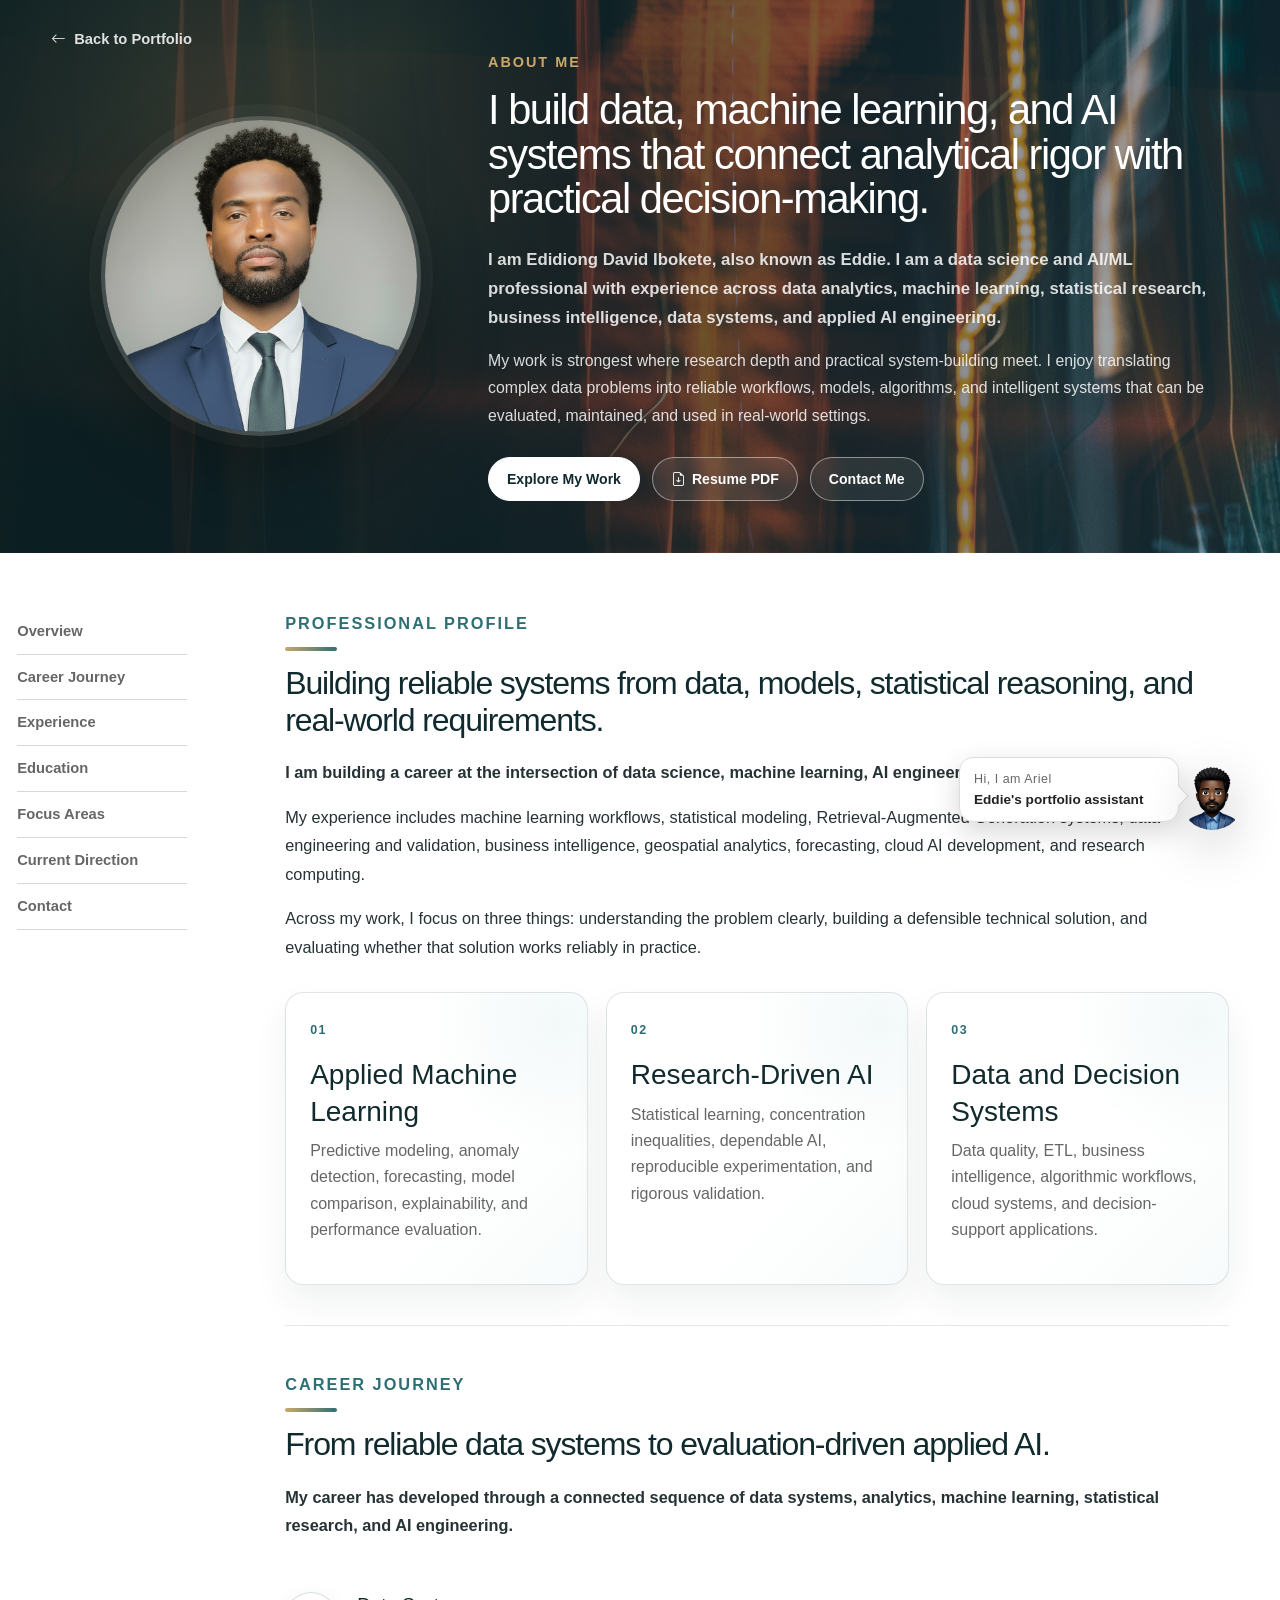
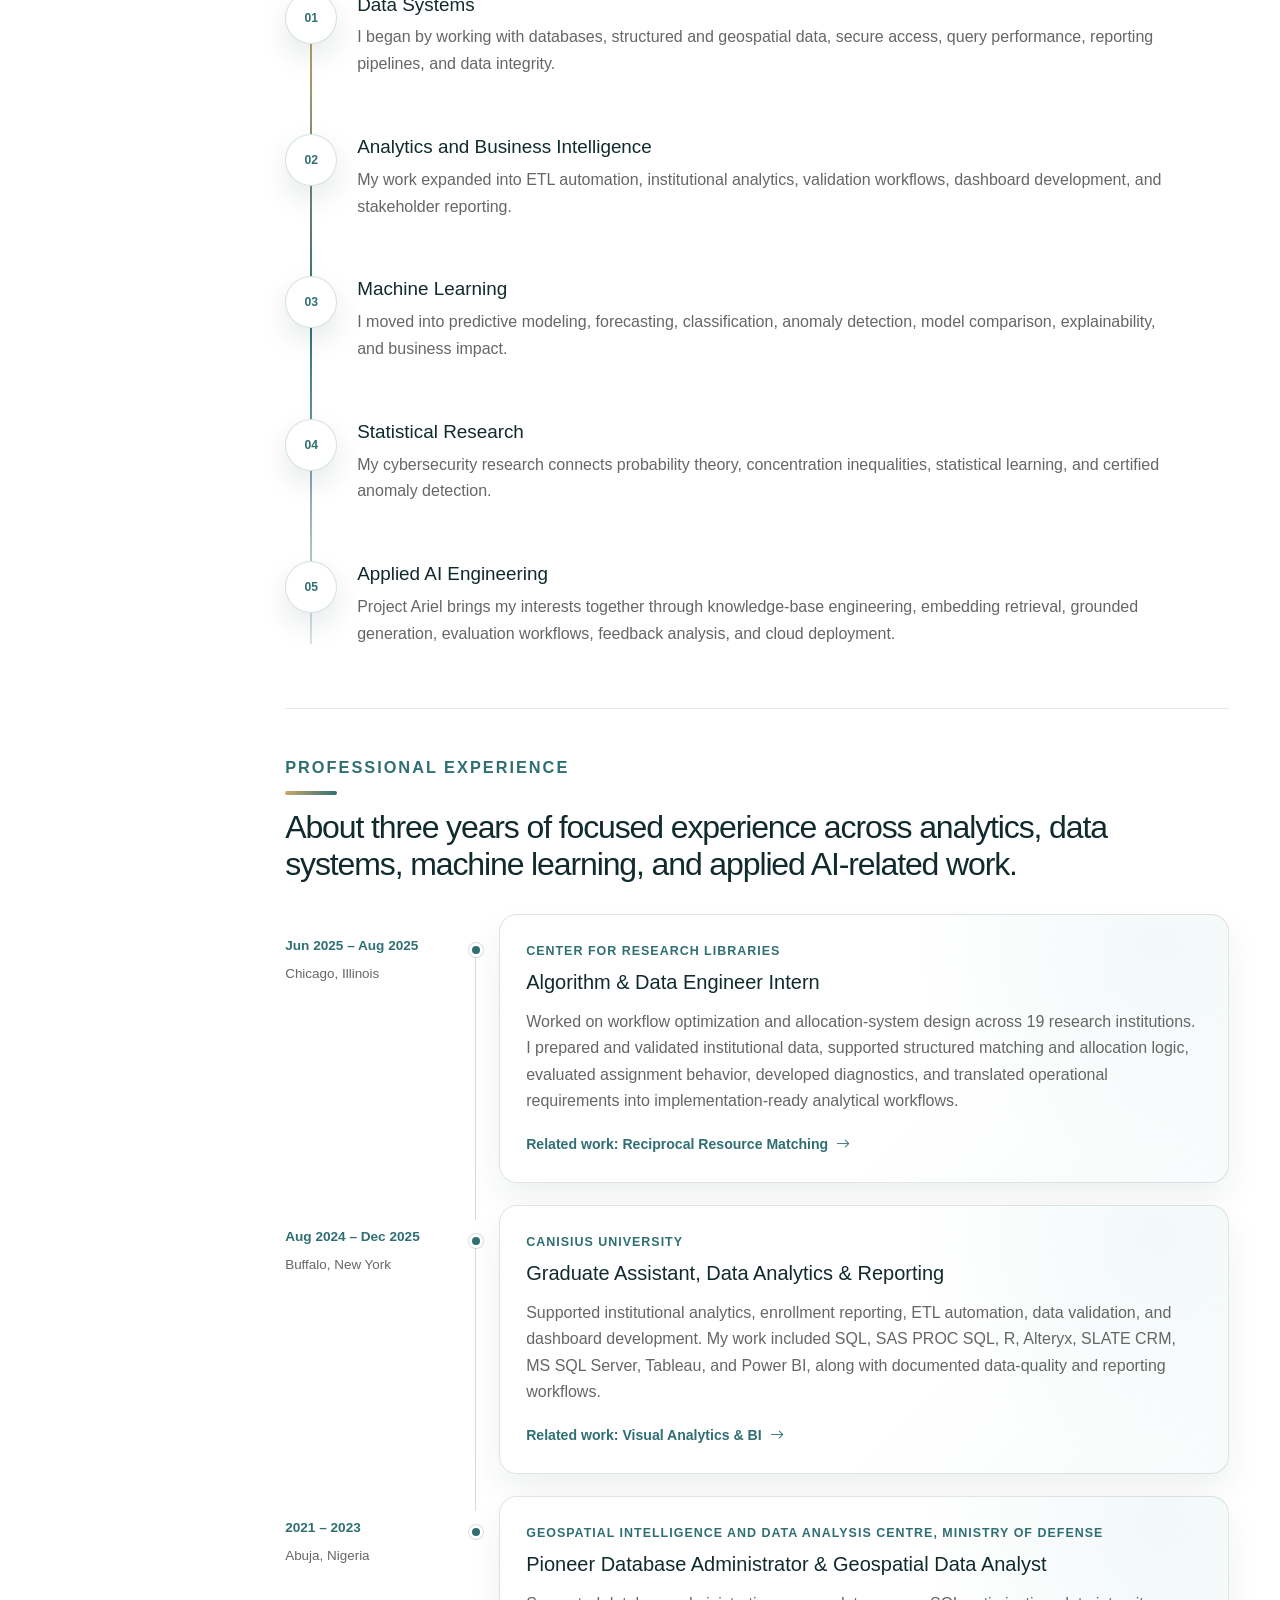
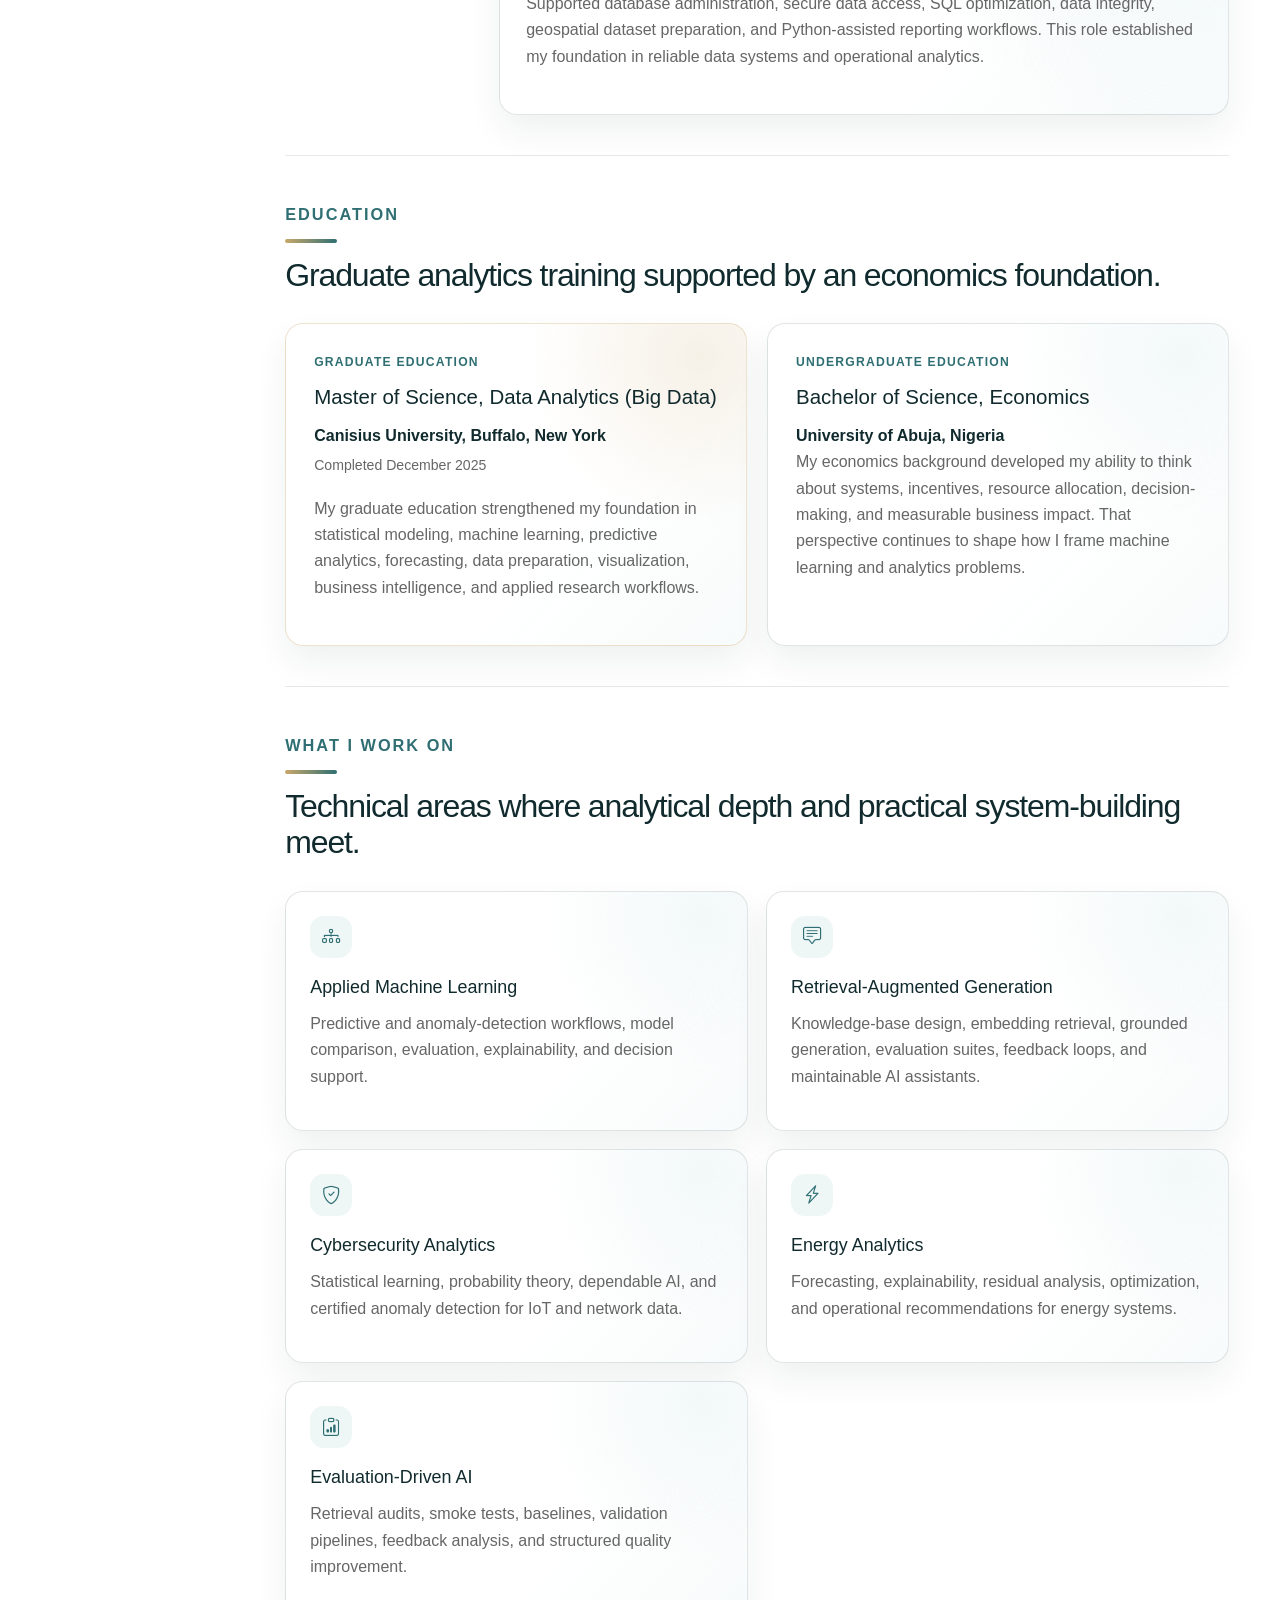
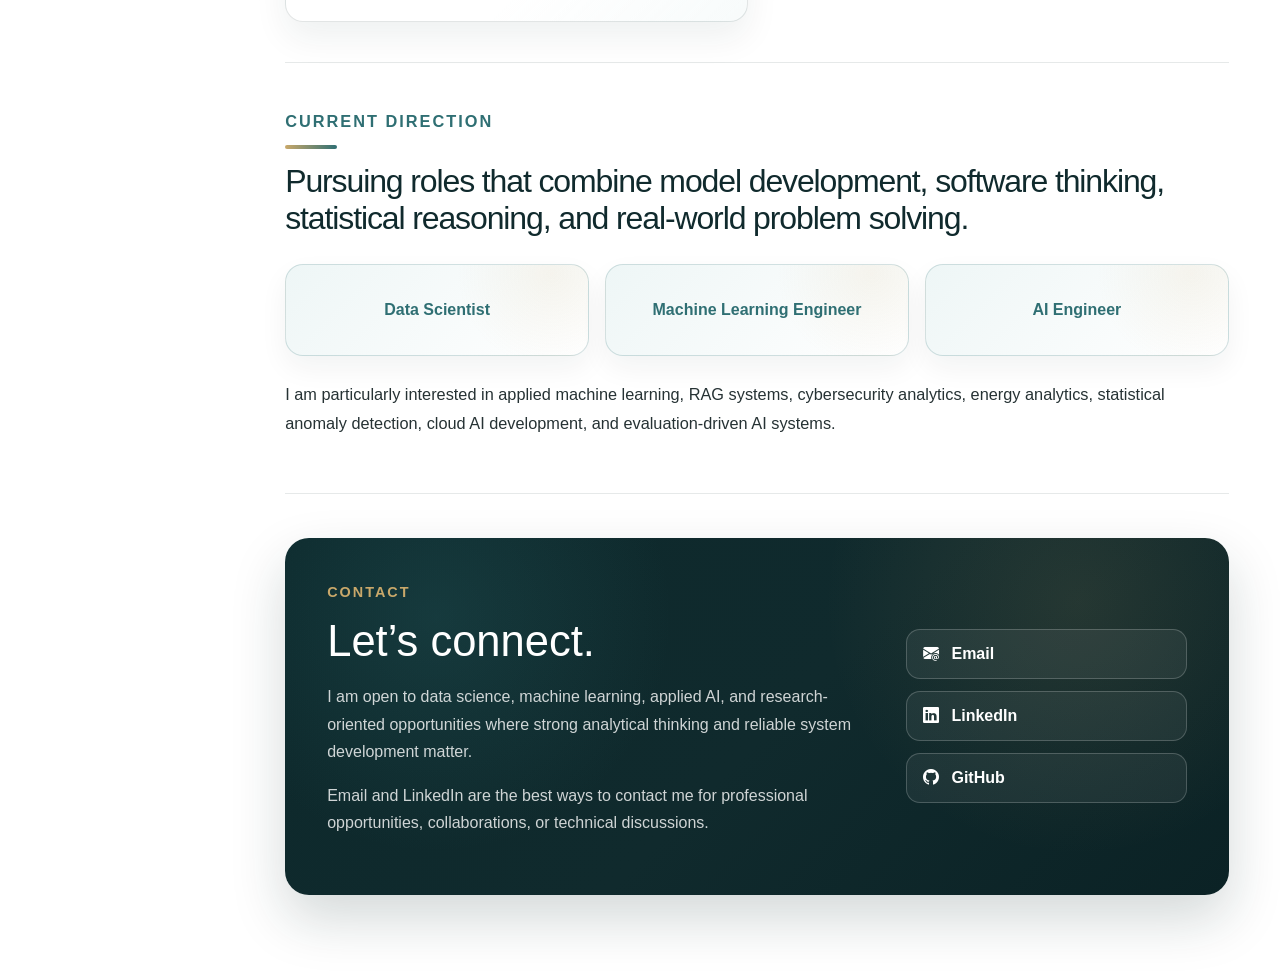
==== commit bade555e: "Add downloadable resume to About page" ====
--- a/about.html
+++ b/about.html
@@ -60,11 +60,28 @@
         </p>
 
         <div class="about-hero-actions">
-          <a href="index.html#projects" class="about-hero-button about-hero-button-primary">
+          <a
+            href="index.html#projects"
+            class="about-hero-button about-hero-button-primary"
+          >
             Explore My Work
           </a>
 
-          <a href="#about-contact" class="about-hero-button about-hero-button-secondary">
+          <a
+            href="files/resume/Edidiong_Ibokete_Resume.pdf"
+            class="about-hero-button about-hero-button-secondary"
+            target="_blank"
+            rel="noopener noreferrer"
+            aria-label="View or download Eddie Ibokete's resume PDF"
+          >
+            <i class="bi bi-file-earmark-arrow-down" aria-hidden="true"></i>
+            Resume PDF
+          </a>
+
+          <a
+            href="#about-contact"
+            class="about-hero-button about-hero-button-secondary"
+          >
             Contact Me
           </a>
         </div>
--- a/styles.css
+++ b/styles.css
@@ -33,6 +33,9 @@
 
     --site-max: 1440px;
     --site-gutter: clamp(24px, 4vw, 72px);
+
+    /* Ariel docked desktop panel width */
+    --assistant-dock-width: clamp(400px, 28vw, 470px);
 }
 
 body {
@@ -135,6 +138,20 @@
     color: var(--color-dark);
 }
 
+.hero-links .hero-link-assistant {
+    border-color: rgba(255, 255, 255, 0.58);
+    background: rgba(16, 42, 45, 0.34);
+    color: white;
+    backdrop-filter: blur(7px);
+}
+
+.hero-links .hero-link-assistant:hover,
+.hero-links .hero-link-assistant:focus-visible {
+    border-color: var(--color-gold);
+    background: rgba(201, 168, 106, 0.18);
+    color: var(--color-gold);
+}
+
 .section {
     max-width: var(--site-max);
     margin: 0 auto;
@@ -199,15 +216,12 @@
     line-height: 1.35;
 }
 
+.research-card-body p {
+    margin-top: 0;
+}
+
 .research-card-body > p:not(.status):not(.research-tags) {
     min-height: 138px;
-}
-
-.research-card-body p {
-    margin-top: 0;
-}
-
-.research-card-body > p:not(.status):not(.research-tags) {
     color: var(--color-muted);
     line-height: 1.55;
 }
@@ -300,8 +314,8 @@
 /* Featured Projects carousel */
 
 .project-carousel {
-    --project-card-width: 440px;
-    --project-card-height: 250px;
+    --project-card-width: 500px;
+    --project-card-height: 292px;
     --project-card-gap: 24px;
 
     position: relative;
@@ -319,23 +333,16 @@
     margin: 0 -36px;
 }
 
-.section-projects .project-grid > .card-link,
 .section-projects .project-grid > .project-card {
     flex: 0 0 var(--project-card-width);
     width: var(--project-card-width);
     scroll-snap-align: start;
 }
 
-.section-projects .project-grid > .card-link {
-    display: flex;
-    color: inherit;
-    text-decoration: none;
-}
-
 .section-projects .project-card {
     width: 100%;
     height: var(--project-card-height);
-    padding: 22px;
+    padding: 24px;
     display: flex;
     flex-direction: column;
     overflow: hidden;
@@ -357,8 +364,8 @@
 
 .section-projects .project-card h3 {
     margin: 0 0 12px;
-    font-size: 1.08rem;
-    line-height: 1.3;
+    font-size: 1.12rem;
+    line-height: 1.28;
 }
 
 .section-projects .project-card p {
@@ -366,8 +373,8 @@
     line-height: 1.45;
 }
 
-.section-projects .project-card > p:not(.project-type):not(.domain):not(.project-link-text) {
-    min-height: 4.35em;
+.section-projects .project-card > p:not(.project-type):not(.domain) {
+    min-height: 4.5em;
     margin: 0 0 12px;
     display: -webkit-box;
     overflow: hidden;
@@ -380,19 +387,11 @@
 .section-projects .project-card .domain {
     margin-top: auto;
     margin-bottom: 0;
-    font-size: 0.86rem;
+    font-size: 0.88rem;
     line-height: 1.4;
     flex-shrink: 0;
 }
 
-.section-projects .project-link-text {
-    margin-top: 10px;
-    margin-bottom: 0;
-    font-size: 0.92rem;
-    flex-shrink: 0;
-}
-
-.section-projects .project-grid > .card-link.is-active .project-card,
 .section-projects .project-grid > .project-card.is-active {
     transform: scale(1.045);
     border-color: var(--portfolio-accent-border);
@@ -455,14 +454,14 @@
     background:
         linear-gradient(
             90deg,
-            var(--card-overlay-left, rgba(8, 28, 31, 0.86)) 0%,
-            var(--card-overlay-mid, rgba(8, 28, 31, 0.68)) 46%,
-            var(--card-overlay-right, rgba(8, 28, 31, 0.32)) 100%
+            var(--card-overlay-left, rgba(8, 28, 31, 0.62)) 0%,
+            var(--card-overlay-mid, rgba(8, 28, 31, 0.38)) 46%,
+            var(--card-overlay-right, rgba(8, 28, 31, 0.14)) 100%
         ),
         linear-gradient(
             180deg,
-            rgba(0, 0, 0, 0.04),
-            rgba(0, 0, 0, 0.14)
+            rgba(0, 0, 0, 0.02),
+            rgba(0, 0, 0, 0.08)
         ),
         var(--project-card-image);
     background-size: cover;
@@ -473,18 +472,13 @@
 .section-projects .project-card-visual h3,
 .section-projects .project-card-visual p {
     color: inherit;
-    text-shadow: 0 2px 8px rgba(0, 0, 0, 0.42);
+    text-shadow: 0 2px 10px rgba(0, 0, 0, 0.55);
 }
 
 .section-projects .project-card-visual .domain {
     color: rgba(255, 255, 255, 0.82);
 }
 
-.section-projects .project-card-visual .project-link-text {
-    color: var(--color-gold);
-}
-
-.section-projects .project-grid > .card-link.is-active .project-card-visual,
 .section-projects .project-grid > .project-card-visual.is-active {
     border-color: rgba(255, 255, 255, 0.55);
     box-shadow: 0 24px 46px rgba(16, 42, 45, 0.30);
@@ -496,7 +490,7 @@
     display: flex;
     gap: 10px;
     align-items: center;
-    margin-top: 12px;
+    margin-top: 14px;
     flex-wrap: wrap;
 }
 
@@ -759,23 +753,66 @@
     font-size: 1.05rem;
 }
 
+.assistant-panel-actions {
+    display: flex;
+    align-items: center;
+    gap: 8px;
+    flex: 0 0 auto;
+}
+
+.assistant-mode-toggle,
 .assistant-close {
     width: 32px;
     height: 32px;
     display: grid;
     place-items: center;
+    padding: 0;
     border: 1px solid rgba(255, 255, 255, 0.16);
     border-radius: 50%;
     background: rgba(255, 255, 255, 0.08);
     color: rgba(255, 255, 255, 0.86);
-    font-size: 1.35rem;
     line-height: 1;
     cursor: pointer;
 }
 
+.assistant-close {
+    font-size: 1.35rem;
+}
+
+.assistant-mode-toggle:hover,
 .assistant-close:hover {
     background: rgba(255, 255, 255, 0.16);
     color: white;
+}
+
+.assistant-mode-toggle:focus-visible,
+.assistant-close:focus-visible {
+    outline: 3px solid rgba(201, 168, 106, 0.38);
+    outline-offset: 2px;
+}
+
+.assistant-mode-icon {
+    width: 16px;
+    height: 16px;
+    display: block;
+    fill: none;
+    stroke: currentColor;
+    stroke-width: 1.8;
+    stroke-linecap: round;
+    stroke-linejoin: round;
+    pointer-events: none;
+}
+
+.assistant-mode-icon-collapse {
+    display: none;
+}
+
+.assistant-widget.assistant-docked .assistant-mode-icon-expand {
+    display: none;
+}
+
+.assistant-widget.assistant-docked .assistant-mode-icon-collapse {
+    display: block;
 }
 
 .assistant-panel-description {
@@ -885,12 +922,14 @@
 }
 
 .assistant-feedback-button {
+    width: 36px;
+    height: 34px;
+    min-width: 36px;
+    min-height: 34px;
     display: inline-flex;
     align-items: center;
     justify-content: center;
-    min-width: 34px;
-    min-height: 30px;
-    padding: 5px 9px;
+    padding: 0;
     border: 1px solid rgba(47, 111, 115, 0.20);
     border-radius: 999px;
     background: rgba(255, 255, 255, 0.86);
@@ -915,6 +954,33 @@
 .assistant-feedback-button:disabled {
     cursor: default;
     opacity: 0.55;
+}
+
+.assistant-feedback-icon {
+    width: 18px;
+    height: 18px;
+    display: block;
+    fill: none;
+    stroke: currentColor;
+    stroke-width: 1.8;
+    stroke-linecap: round;
+    stroke-linejoin: round;
+    pointer-events: none;
+}
+
+.assistant-feedback-button.is-selected {
+    border-color: var(--portfolio-accent);
+    background: var(--portfolio-accent);
+    color: white;
+}
+
+.assistant-feedback-button.is-selected:disabled {
+    opacity: 1;
+}
+
+.assistant-feedback-button:focus-visible {
+    outline: 3px solid rgba(47, 111, 115, 0.24);
+    outline-offset: 2px;
 }
 
 .assistant-feedback-status {
@@ -1061,15 +1127,11 @@
 }
 
 
-.card-link {
-    display: block;
-    color: inherit;
-    text-decoration: none;
-}
-
-.card-link:hover {
-    transform: translateY(-4px);
-}
+/* =========================================================
+   SHARED DETAIL PAGE FOUNDATIONS
+   Reusable content, card, table, figure, and pipeline primitives.
+   Individual research and project pages apply scoped refinements later.
+   ========================================================= */
 
 .detail-page {
     max-width: 1000px;
@@ -1077,44 +1139,21 @@
     padding: 40px;
 }
 
-.back-link {
-    display: inline-block;
-    margin-bottom: 20px;
-    color: #222;
-    text-decoration: none;
-}
-
-.detail-hero {
-    padding: 20px 0 35px;
-    border-bottom: 1px solid #e5e5e5;
-}
-
-.detail-hero h1 {
-    font-size: 3rem;
-    line-height: 1.2;
+.detail-section {
     max-width: 900px;
-}
-
-.detail-subtitle {
-    font-size: 1.2rem;
-    line-height: 1.7;
-    max-width: 800px;
-}
-
-.detail-section {
     padding: 32px 0;
     border-bottom: 1px solid #f0f0f0;
 }
 
 .detail-section h2 {
+    margin-bottom: 20px;
     font-size: 2rem;
-    margin-bottom: 20px;
 }
 
 .detail-section p {
+    max-width: 850px;
     font-size: 1.05rem;
     line-height: 1.8;
-    max-width: 850px;
 }
 
 .results-list {
@@ -1126,10 +1165,8 @@
     margin-bottom: 10px;
 }
 
-.detail-hero,
-.detail-section {
-    max-width: 900px;
-}
+
+/* Shared metric cards */
 
 .metrics-grid {
     display: grid;
@@ -1148,9 +1185,9 @@
 
 .metric-value {
     display: block;
+    margin-bottom: 8px;
     font-size: 2rem;
     font-weight: 700;
-    margin-bottom: 8px;
 }
 
 .metric-label {
@@ -1159,6 +1196,9 @@
     line-height: 1.5;
 }
 
+
+/* Shared result tables */
+
 .results-table-wrapper {
     max-width: 900px;
     margin: 35px 0;
@@ -1176,8 +1216,8 @@
 
 .results-table th,
 .results-table td {
+    padding: 14px;
     border: 1px solid #e2e2e2;
-    padding: 14px;
     text-align: left;
     vertical-align: top;
 }
@@ -1190,6 +1230,9 @@
 .results-table td {
     line-height: 1.5;
 }
+
+
+/* Shared artifact, approach, and contribution cards */
 
 .artifact-grid {
     display: grid;
@@ -1200,12 +1243,12 @@
 }
 
 .artifact-card {
+    display: flex;
+    flex-direction: column;
     padding: 22px;
     border: 1px solid #e2e2e2;
     border-radius: 12px;
     background: white;
-    display: flex;
-    flex-direction: column;
 }
 
 .artifact-card h3 {
@@ -1220,9 +1263,9 @@
 .artifact-status {
     display: inline-block;
     margin-top: auto;
+    color: #666;
     font-size: 0.85rem;
     font-weight: 600;
-    color: #666;
 }
 
 .evidence-note {
@@ -1241,7 +1284,8 @@
     margin: 0;
 }
 
-.approach-grid {
+.approach-grid,
+.contribution-grid {
     display: grid;
     grid-template-columns: repeat(2, 1fr);
     gap: 18px;
@@ -1249,18 +1293,21 @@
     margin-top: 25px;
 }
 
-.approach-card {
+.approach-card,
+.contribution-card {
     padding: 22px;
     border: 1px solid #e2e2e2;
     border-radius: 12px;
     background: #fff;
 }
 
-.approach-card h3 {
+.approach-card h3,
+.contribution-card h3 {
     margin-bottom: 12px;
 }
 
-.approach-card p {
+.approach-card p,
+.contribution-card p {
     font-size: 0.95rem;
     line-height: 1.6;
 }
@@ -1268,6 +1315,9 @@
 .approach-card:last-child {
     grid-column: 1 / -1;
 }
+
+
+/* Shared pipeline */
 
 .pipeline-visual {
     display: flex;
@@ -1276,20 +1326,6 @@
     max-width: 900px;
     margin: 28px 0 32px;
 }
-
-
-.pipeline-step strong {
-    display: block;
-    margin-bottom: 8px;
-}
-
-.pipeline-step small {
-    color: #666;
-    line-height: 1.4;
-}
-
-
-/* Pipeline accent styling */
 
 .pipeline-step {
     flex: 1;
@@ -1300,83 +1336,33 @@
     background: linear-gradient(180deg, var(--portfolio-accent-soft), #ffffff);
 }
 
+.pipeline-step strong {
+    display: block;
+    margin-bottom: 8px;
+}
+
+.pipeline-step small {
+    color: #666;
+    line-height: 1.4;
+}
+
 .pipeline-number {
     display: block;
+    margin-bottom: 10px;
+    color: var(--portfolio-accent);
     font-size: 0.8rem;
     font-weight: 700;
-    color: var(--portfolio-accent);
-    margin-bottom: 10px;
 }
 
 .pipeline-arrow {
     display: flex;
     align-items: center;
+    color: var(--portfolio-accent);
     font-weight: 700;
-    color: var(--portfolio-accent);
-}
-
-.contribution-grid {
-    display: grid;
-    grid-template-columns: repeat(2, 1fr);
-    gap: 18px;
-    max-width: 900px;
-    margin-top: 25px;
-}
-
-.contribution-card {
-    padding: 22px;
-    border: 1px solid #e2e2e2;
-    border-radius: 12px;
-    background: #fff;
-}
-
-.contribution-card h3 {
-    margin-bottom: 12px;
-}
-
-.contribution-card p {
-    font-size: 0.95rem;
-    line-height: 1.6;
-}
-
-@media (max-width: 768px) {
-    .detail-page {
-        padding: 24px;
-    }
-
-    .detail-hero h1 {
-        font-size: 2.2rem;
-    }
-
-    .metrics-grid,
-    .approach-grid,
-    .contribution-grid,
-    .artifact-grid {
-        grid-template-columns: 1fr;
-    }
-
-    .approach-card:last-child {
-        grid-column: auto;
-    }
-
-    .pipeline-visual {
-        flex-direction: column;
-    }
-
-    .pipeline-arrow {
-        justify-content: center;
-        transform: rotate(90deg);
-        padding: 4px 0;
-    }
-
-    .results-table-wrapper {
-        overflow-x: auto;
-    }
-
-    .results-table {
-        min-width: 650px;
-    }
-}
+}
+
+
+/* Shared research figure */
 
 .research-visual {
     max-width: 900px;
@@ -1397,9 +1383,9 @@
     margin-top: 12px;
     padding-top: 12px;
     border-top: 1px solid #eeeeee;
+    color: #666;
     font-size: 0.9rem;
     line-height: 1.6;
-    color: #666;
     text-align: left;
     word-spacing: normal;
 }
@@ -1407,6 +1393,9 @@
 .research-visual figcaption strong {
     color: #222;
 }
+
+
+/* Shared small-screen foundations */
 
 @media (max-width: 768px) {
     body {
@@ -1480,14 +1469,12 @@
     }
 
     .section-title {
+        margin-bottom: 28px;
         font-size: 1.55rem;
         line-height: 1.3;
-        margin-bottom: 28px;
-    }
-
-    .research-grid,
+    }
+
     .project-grid,
-    .achievement-grid,
     .metrics-grid,
     .approach-grid,
     .contribution-grid,
@@ -1495,9 +1482,7 @@
         grid-template-columns: 1fr;
     }
 
-    .research-card,
     .project-card,
-    .achievement-card,
     .metric-card,
     .approach-card,
     .contribution-card,
@@ -1505,12 +1490,10 @@
         width: 100%;
     }
 
-    .research-card h3,
-    .project-card h3,
-    .achievement-card h3 {
+    .project-card h3 {
+        overflow-wrap: break-word;
         font-size: 1.05rem;
         line-height: 1.3;
-        overflow-wrap: break-word;
     }
 
     .detail-page {
@@ -1519,18 +1502,6 @@
         padding: 28px 24px;
     }
 
-    .detail-hero h1 {
-        font-size: 2rem;
-        line-height: 1.15;
-        letter-spacing: -0.02em;
-        overflow-wrap: break-word;
-    }
-
-    .detail-subtitle {
-        font-size: 1rem;
-        line-height: 1.65;
-    }
-
     .detail-section {
         padding: 28px 0;
     }
@@ -1556,8 +1527,8 @@
 
     .pipeline-arrow {
         justify-content: center;
+        padding: 4px 0;
         transform: rotate(90deg);
-        padding: 4px 0;
     }
 
     .results-table-wrapper {
@@ -1578,9 +1549,9 @@
     }
 
     .assistant-panel {
-        width: calc(100vw - 32px);
         right: 10px;
         bottom: 68px;
+        width: calc(100vw - 32px);
     }
 
     .assistant-avatar-image {
@@ -1673,7 +1644,7 @@
 
 .nbci-research-page .research-hero h1 {
     max-width: 760px;
-    font-size: clamp(3.1rem, 4.2vw, 2.7rem);
+    font-size: 3.1rem;
     line-height: 0.98;
 }
 
@@ -1745,7 +1716,7 @@
     max-width: 760px;
     margin: 0 0 22px;
     color: white;
-    font-size: clamp(3.5rem, 4.5vw, 3.0rem);
+    font-size: 3.5rem;
     line-height: 0.98;
     letter-spacing: -0.045em;
 }
@@ -1812,10 +1783,6 @@
     margin: 0;
     padding: 0;
     min-width: 0;
-}
-
-.research-detail-page .detail-section:first-child {
-    padding-top: 0;
 }
 
 /* Research detail body layout:
@@ -2158,7 +2125,7 @@
         margin-bottom: 32px;
     }
 
-        .research-detail-content .research-visual,
+    .research-detail-content .research-visual,
     .research-detail-content .evidence-note {
         border-radius: 16px;
     }
@@ -2204,7 +2171,7 @@
 
     .research-hero h1 {
         margin-bottom: 18px;
-        font-size: clamp(2rem, 12vw, 2.0rem);
+        font-size: 2rem;
         line-height: 1.02;
         letter-spacing: -0.055em;
     }
@@ -2258,6 +2225,297 @@
     }
 }
 
+
+/* NB-CI responsive refinements */
+
+@media (max-width: 900px) {
+    .nbci-research-page .research-hero {
+        min-height: auto;
+        padding-top: 64px;
+        padding-bottom: 38px;
+    }
+
+    .nbci-research-page .research-hero-inner {
+        gap: 28px;
+    }
+
+    .nbci-research-page .research-hero h1 {
+        max-width: 100%;
+        font-size: clamp(2.15rem, 9vw, 3.2rem);
+        line-height: 1.02;
+    }
+
+    .nbci-research-page .research-hero-subtitle {
+        max-width: 100%;
+        font-size: 1rem;
+        line-height: 1.55;
+    }
+
+    .nbci-research-page .research-hero-tags {
+        font-size: 0.82rem;
+    }
+}
+
+@media (max-width: 560px) {
+    .nbci-research-page .research-hero {
+        padding-top: 58px;
+        padding-bottom: 32px;
+    }
+
+    .nbci-research-page .research-hero h1 {
+        font-size: 2rem;
+        line-height: 1.02;
+    }
+
+    .nbci-research-page .research-hero-metric {
+        min-height: 88px;
+    }
+
+    .nbci-research-page .research-hero-metric-value {
+        font-size: 1.75rem;
+    }
+
+    .nbci-research-page .research-hero-metric-label {
+        font-size: 0.72rem;
+    }
+}
+
+
+/* =========================================================
+   SHARED PROJECT DETAIL FOUNDATION
+   Structural rules shared by Reciprocal Resource Matching
+   and Project Ariel. Page-specific colors, images, metrics,
+   and content treatments remain in their own sections.
+   ========================================================= */
+
+.resource-page,
+.ariel-page {
+    max-width: none;
+    padding: 0;
+    background: #ffffff;
+}
+
+/* Shared hero controls */
+
+.resource-page-hero::after,
+.ariel-page-hero::after {
+    content: "";
+    position: absolute;
+    inset: auto 0 0;
+    height: 110px;
+    background: linear-gradient(180deg, transparent, rgba(255, 255, 255, 0.08));
+    pointer-events: none;
+}
+
+.resource-hero-back,
+.ariel-hero-back {
+    position: absolute;
+    top: 28px;
+    z-index: 2;
+    color: rgba(255, 255, 255, 0.86);
+    text-decoration: none;
+    font-size: 0.92rem;
+    font-weight: 700;
+}
+
+.resource-hero-back:hover,
+.ariel-hero-back:hover {
+    color: var(--color-gold);
+}
+
+.resource-hero-source,
+.ariel-hero-source {
+    position: absolute;
+    bottom: 20px;
+    z-index: 3;
+    display: inline-flex;
+    align-items: center;
+    justify-content: center;
+    min-height: 42px;
+    padding: 10px 12px;
+    border: 1px solid rgba(201, 168, 106, 0.46);
+    border-radius: 999px;
+    background: rgba(255, 255, 255, 0.08);
+    color: white;
+    text-decoration: none;
+    font-size: 0.7rem;
+    font-weight: 800;
+    line-height: 1;
+    backdrop-filter: blur(8px);
+    box-shadow: 0 14px 32px rgba(0, 0, 0, 0.18);
+}
+
+.resource-hero-source:hover,
+.ariel-hero-source:hover {
+    border-color: rgba(201, 168, 106, 0.78);
+    background: rgba(201, 168, 106, 0.16);
+    color: var(--color-gold);
+    transform: translateY(-2px);
+}
+
+.resource-hero-source-disabled,
+.ariel-hero-source-disabled {
+    opacity: 0.78;
+    cursor: not-allowed;
+    pointer-events: none;
+}
+
+/* Shared body shell and section navigation */
+
+.resource-page-sidebar,
+.ariel-page-sidebar {
+    min-width: 0;
+    padding-top: 4px;
+}
+
+.resource-section-nav,
+.ariel-body-layout .ariel-section-nav {
+    position: sticky;
+    top: 92px;
+    display: flex;
+    flex-direction: column;
+    width: 100%;
+}
+
+.resource-section-nav a,
+.ariel-body-layout .ariel-section-nav a {
+    display: block;
+    padding: 13px 0 12px;
+    border-bottom: 1px solid rgba(16, 42, 45, 0.18);
+    color: var(--color-muted);
+    text-decoration: none;
+    font-size: 0.92rem;
+    font-weight: 700;
+    line-height: 1.35;
+    transition:
+        color 180ms ease,
+        border-color 180ms ease,
+        transform 180ms ease;
+}
+
+.resource-section-nav a:hover,
+.resource-section-nav a:focus-visible,
+.ariel-body-layout .ariel-section-nav a:hover,
+.ariel-body-layout .ariel-section-nav a:focus-visible {
+    transform: translateX(8px);
+}
+
+.resource-body-content,
+.ariel-body-content {
+    min-width: 0;
+}
+
+.resource-body-content .detail-section,
+.ariel-body-content .detail-section {
+    max-width: none;
+    padding: 0 0 38px;
+    margin-bottom: 42px;
+    border-bottom: 1px solid rgba(16, 42, 45, 0.10);
+    scroll-margin-top: 32px;
+}
+
+.resource-body-content .detail-section:first-child,
+.ariel-body-content .detail-section:first-child {
+    padding-top: 0;
+}
+
+.resource-body-content .detail-section:last-child,
+.ariel-body-content .detail-section:last-child {
+    margin-bottom: 0;
+}
+
+.resource-body-content .detail-section h2,
+.ariel-body-content .detail-section h2 {
+    position: relative;
+    margin-bottom: 18px;
+    color: var(--color-dark);
+    font-size: clamp(1.8rem, 2.3vw, 2.45rem);
+    line-height: 1.12;
+    letter-spacing: -0.035em;
+}
+
+.resource-body-content .detail-section p,
+.ariel-body-content .detail-section p {
+    max-width: 850px;
+    color: #263234;
+    font-size: 1.02rem;
+    line-height: 1.75;
+}
+
+/* Shared project cards */
+
+.resource-body-content .approach-card,
+.resource-body-content .contribution-card,
+.resource-body-content .artifact-card,
+.resource-body-content .metric-card,
+.resource-problem-card,
+.ariel-body-content .approach-card,
+.ariel-body-content .contribution-card,
+.ariel-body-content .artifact-card,
+.ariel-body-content .metric-card,
+.ariel-body-content .research-visual {
+    border: 1px solid rgba(16, 42, 45, 0.12);
+    border-radius: 18px;
+    background:
+        radial-gradient(circle at 90% 10%, rgba(238, 246, 246, 0.72), transparent 34%),
+        linear-gradient(135deg, #ffffff 0%, #ffffff 62%, rgba(238, 246, 246, 0.44) 100%);
+    box-shadow: 0 16px 34px rgba(16, 42, 45, 0.065);
+}
+
+.resource-body-content .approach-card,
+.resource-body-content .contribution-card,
+.resource-body-content .artifact-card,
+.resource-body-content .metric-card,
+.resource-problem-card,
+.ariel-body-content .approach-card,
+.ariel-body-content .contribution-card,
+.ariel-body-content .artifact-card,
+.ariel-body-content .metric-card {
+    padding: 24px;
+    transition:
+        transform 180ms ease,
+        box-shadow 180ms ease,
+        border-color 180ms ease;
+}
+
+.resource-body-content .approach-card:hover,
+.resource-body-content .contribution-card:hover,
+.resource-body-content .artifact-card:hover,
+.resource-body-content .metric-card:hover,
+.resource-problem-card:hover,
+.ariel-body-content .approach-card:hover,
+.ariel-body-content .contribution-card:hover,
+.ariel-body-content .artifact-card:hover,
+.ariel-body-content .metric-card:hover {
+    transform: translateY(-3px);
+    border-color: rgba(47, 111, 115, 0.24);
+    box-shadow: 0 22px 46px rgba(16, 42, 45, 0.10);
+}
+
+.resource-body-content .approach-card h3,
+.resource-body-content .contribution-card h3,
+.resource-body-content .artifact-card h3,
+.resource-problem-card h3,
+.ariel-body-content .approach-card h3,
+.ariel-body-content .contribution-card h3,
+.ariel-body-content .artifact-card h3 {
+    color: var(--color-dark);
+    line-height: 1.3;
+}
+
+.resource-body-content .evidence-note,
+.ariel-body-content .evidence-note {
+    max-width: 920px;
+    margin: 30px 0 0;
+    padding: 24px 26px;
+    border-radius: 0 18px 18px 0;
+    box-shadow: 0 16px 34px rgba(16, 42, 45, 0.065);
+}
+
+.resource-body-content .evidence-note h3,
+.ariel-body-content .evidence-note h3 {
+    color: var(--color-dark);
+}
 
 /* =========================================================
    RECIPROCAL RESOURCE MATCHING PROJECT PAGE
@@ -2277,10 +2535,6 @@
     --resource-padding-x: clamp(28px, 4vw, 72px);
     --resource-accent: var(--portfolio-accent);
     --resource-soft: rgba(238, 246, 246, 0.72);
-
-    max-width: none;
-    padding: 0;
-    background: #ffffff;
 }
 
 /* Hero */
@@ -2312,64 +2566,16 @@
     background-position: var(--resource-hero-position);
 }
 
-.resource-page-hero::after {
-    content: "";
-    position: absolute;
-    inset: auto 0 0;
-    height: 110px;
-    background: linear-gradient(180deg, transparent, rgba(255, 255, 255, 0.08));
-    pointer-events: none;
-}
 
 .resource-hero-back {
-    position: absolute;
-    top: 28px;
     left: var(--resource-padding-x);
-    z-index: 2;
-    color: rgba(255, 255, 255, 0.86);
-    text-decoration: none;
-    font-size: 0.92rem;
-    font-weight: 700;
-}
-
-.resource-hero-back:hover {
-    color: var(--color-gold);
-}
+}
+
 
 .resource-hero-source {
-    position: absolute;
     right: var(--resource-padding-x);
-    bottom: 20px;
-    z-index: 3;
-    display: inline-flex;
-    align-items: center;
-    justify-content: center;
-    min-height: 42px;
-    padding: 10px 12px;
-    border: 1px solid rgba(201, 168, 106, 0.46);
-    border-radius: 999px;
-    background: rgba(255, 255, 255, 0.08);
-    color: white;
-    text-decoration: none;
-    font-size: 0.7rem;
-    font-weight: 800;
-    line-height: 1;
-    backdrop-filter: blur(8px);
-    box-shadow: 0 14px 32px rgba(0, 0, 0, 0.18);
-}
-
-.resource-hero-source:hover {
-    border-color: rgba(201, 168, 106, 0.78);
-    background: rgba(201, 168, 106, 0.16);
-    color: var(--color-gold);
-    transform: translateY(-2px);
-}
-
-.resource-hero-source-disabled {
-    opacity: 0.78;
-    cursor: not-allowed;
-    pointer-events: none;
-}
+}
+
 
 .resource-page-hero-inner {
     position: relative;
@@ -2433,70 +2639,18 @@
     gap: var(--resource-content-gap);
 }
 
-.resource-page-sidebar {
-    min-width: 0;
-    padding-top: 4px;
-}
 
 .resource-section-nav {
-    position: sticky;
-    top: 92px;
-    display: flex;
-    flex-direction: column;
-    width: 100%;
     transform: translateX(var(--resource-sidebar-offset-x));
 }
 
-.resource-section-nav a {
-    display: block;
-    padding: 13px 0 12px;
-    border-bottom: 1px solid rgba(16, 42, 45, 0.18);
-    color: var(--color-muted);
-    text-decoration: none;
-    font-size: 0.92rem;
-    font-weight: 700;
-    line-height: 1.35;
-    transition:
-        color 180ms ease,
-        border-color 180ms ease,
-        transform 180ms ease;
-}
 
 .resource-section-nav a:hover,
 .resource-section-nav a:focus-visible {
     color: var(--resource-accent);
     border-bottom-color: var(--resource-accent);
-    transform: translateX(8px);
-}
-
-.resource-body-content {
-    min-width: 0;
-}
-
-.resource-body-content .detail-section {
-    max-width: none;
-    padding: 0 0 38px;
-    margin-bottom: 42px;
-    border-bottom: 1px solid rgba(16, 42, 45, 0.10);
-    scroll-margin-top: 32px;
-}
-
-.resource-body-content .detail-section:first-child {
-    padding-top: 0;
-}
-
-.resource-body-content .detail-section:last-child {
-    margin-bottom: 0;
-}
-
-.resource-body-content .detail-section h2 {
-    position: relative;
-    margin-bottom: 18px;
-    color: var(--color-dark);
-    font-size: clamp(1.8rem, 2.3vw, 2.45rem);
-    line-height: 1.12;
-    letter-spacing: -0.035em;
-}
+}
+
 
 .resource-body-content .detail-section h2::before {
     content: "";
@@ -2508,72 +2662,12 @@
     background: linear-gradient(90deg, var(--color-gold), var(--resource-accent));
 }
 
-.resource-body-content .detail-section p {
-    max-width: 850px;
-    color: #263234;
-    font-size: 1.02rem;
-    line-height: 1.75;
-}
-
-/* Shared cards */
-
-.resource-body-content .approach-card,
-.resource-body-content .contribution-card,
-.resource-body-content .artifact-card,
-.resource-body-content .metric-card,
-.resource-problem-card {
-    border: 1px solid rgba(16, 42, 45, 0.12);
-    border-radius: 18px;
-    background:
-        radial-gradient(circle at 90% 10%, rgba(238, 246, 246, 0.72), transparent 34%),
-        linear-gradient(135deg, #ffffff 0%, #ffffff 62%, rgba(238, 246, 246, 0.44) 100%);
-    box-shadow: 0 16px 34px rgba(16, 42, 45, 0.065);
-    transition:
-        transform 180ms ease,
-        box-shadow 180ms ease,
-        border-color 180ms ease;
-}
-
-.resource-body-content .approach-card,
-.resource-body-content .contribution-card,
-.resource-body-content .artifact-card,
-.resource-body-content .metric-card,
-.resource-problem-card {
-    padding: 24px;
-}
-
-.resource-body-content .approach-card:hover,
-.resource-body-content .contribution-card:hover,
-.resource-body-content .artifact-card:hover,
-.resource-body-content .metric-card:hover,
-.resource-problem-card:hover {
-    transform: translateY(-3px);
-    border-color: rgba(47, 111, 115, 0.24);
-    box-shadow: 0 22px 46px rgba(16, 42, 45, 0.10);
-}
-
-.resource-body-content .approach-card h3,
-.resource-body-content .contribution-card h3,
-.resource-body-content .artifact-card h3,
-.resource-problem-card h3 {
-    color: var(--color-dark);
-    line-height: 1.3;
-}
 
 .resource-body-content .evidence-note {
-    max-width: 920px;
-    margin: 30px 0 0;
-    padding: 24px 26px;
     border-left: 5px solid var(--resource-accent);
-    border-radius: 0 18px 18px 0;
     background:
         radial-gradient(circle at 92% 12%, rgba(201, 168, 106, 0.12), transparent 34%),
         linear-gradient(135deg, #ffffff 0%, var(--resource-soft) 100%);
-    box-shadow: 0 16px 34px rgba(16, 42, 45, 0.065);
-}
-
-.resource-body-content .evidence-note h3 {
-    color: var(--color-dark);
 }
 
 
@@ -2894,36 +2988,25 @@
     grid-template-columns: repeat(3, minmax(0, 1fr));
 }
 
+
+.resource-metric-count {
+    font-variant-numeric: tabular-nums;
+}
+
+.resource-metric-count.is-counting {
+    color: #0f4f55;
+}
+
+.resource-metric-count.has-counted {
+    color: var(--color-dark);
+}
+
+
+/* Results metric cards.
+   Matches the darker teal treatment used in the Why Simple Matching Fails cards. */
+
 .resource-metrics-grid .metric-card {
     min-height: 150px;
-}
-
-.resource-metrics-grid .metric-value {
-    color: var(--color-dark);
-    font-size: 2.05rem;
-    letter-spacing: -0.04em;
-}
-
-.resource-metric-count {
-    font-variant-numeric: tabular-nums;
-}
-
-.resource-metric-count.is-counting {
-    color: #0f4f55;
-}
-
-.resource-metric-count.has-counted {
-    color: var(--color-dark);
-}
-
-.resource-metrics-grid .metric-label {
-    color: var(--color-muted);
-}
-
-/* Results metric cards.
-   Matches the darker teal treatment used in the Why Simple Matching Fails cards. */
-
-.resource-metrics-grid .metric-card {
     border-color: rgba(15, 79, 85, 0.18);
     background:
         radial-gradient(circle at 88% 10%, rgba(47, 111, 115, 0.16), transparent 34%),
@@ -2938,6 +3021,8 @@
 
 .resource-metrics-grid .metric-value {
     color: #0d3f44;
+    font-size: 2.05rem;
+    letter-spacing: -0.04em;
 }
 
 .resource-metrics-grid .metric-label {
@@ -3016,151 +3101,6 @@
     color: var(--color-dark);
 }
 
-/* Responsive */
-
-@media (max-width: 1000px) {
-    .resource-page-hero {
-        min-height: auto;
-        padding: 76px 24px 58px;
-    }
-
-    .resource-page-hero-inner {
-        grid-template-columns: 1fr;
-        gap: 34px;
-    }
-
-    .resource-body-layout {
-        grid-template-columns: 1fr;
-        gap: 28px;
-        padding: 38px 24px 70px;
-    }
-
-    .resource-section-nav {
-        position: static;
-        flex-direction: row;
-        gap: 10px;
-        overflow-x: auto;
-        padding-bottom: 8px;
-        transform: none;
-        scrollbar-width: none;
-        -ms-overflow-style: none;
-    }
-
-    .resource-section-nav::-webkit-scrollbar {
-        display: none;
-    }
-
-    .resource-section-nav a {
-        flex: 0 0 auto;
-        padding: 9px 13px;
-        border: 1px solid rgba(16, 42, 45, 0.18);
-        border-radius: 999px;
-        background: white;
-        color: var(--color-muted);
-        font-size: 0.82rem;
-    }
-
-    .resource-section-nav a:hover,
-    .resource-section-nav a:focus-visible {
-        transform: none;
-        color: var(--resource-accent);
-        border-color: var(--portfolio-accent-border);
-        background: var(--portfolio-accent-soft);
-    }
-
-    .resource-problem-grid,
-    .resource-framework-grid,
-    .resource-case-study,
-    .resource-metrics-grid,
-    .resource-application-grid {
-        grid-template-columns: 1fr;
-    }
-
-    .resource-body-content .results-table-wrapper {
-        overflow-x: auto;
-        padding-bottom: 4px;
-    }
-
-    .resource-body-content .results-table {
-        min-width: 680px;
-    }
-
-    .resource-challenge-grid {
-        grid-template-columns: 1fr;
-    }
-
-    .resource-capacity-figure {
-        width: min(100%, 420px);
-        justify-self: center;
-    }
-}
-
-@media (max-width: 560px) {
-    .resource-page-hero {
-        padding: 68px 22px 48px;
-    }
-
-    .resource-hero-back {
-        top: 22px;
-        left: 22px;
-        font-size: 0.88rem;
-    }
-
-    .resource-hero-source {
-        right: 22px;
-        bottom: 22px;
-        min-height: 38px;
-        padding: 10px 14px;
-        font-size: 0.82rem;
-    }
-
-    .resource-page-hero-copy h1 {
-        font-size: clamp(2.25rem, 12vw, 3rem);
-        line-height: 1.02;
-    }
-
-    .resource-page-hero-copy h2 {
-        font-size: 1.12rem;
-        line-height: 1.45;
-    }
-
-    .resource-page-hero-copy p {
-        font-size: 0.96rem;
-        line-height: 1.65;
-    }
-
-    .resource-page-hero-copy .detail-tags {
-        font-size: 0.82rem;
-        line-height: 1.55;
-    }
-
-    .resource-body-layout {
-        padding: 32px 22px 72px;
-    }
-
-    .resource-body-content .detail-section {
-        padding-bottom: 30px;
-        margin-bottom: 32px;
-    }
-
-    .resource-body-content .detail-section h2 {
-        font-size: 1.75rem;
-    }
-
-    .resource-body-content .approach-card,
-    .resource-body-content .contribution-card,
-    .resource-body-content .artifact-card,
-    .resource-body-content .metric-card,
-    .resource-problem-card {
-        padding: 20px;
-    }
-
-    .resource-case-network {
-        grid-template-columns: 1fr;
-    }
-}
-
-
 /* =========================================================
    PROJECT ARIEL CASE STUDY PAGE
    Applied AI / RAG engineering project detail page.
@@ -3179,10 +3119,6 @@
     --ariel-padding-x: clamp(28px, 4vw, 72px);
     --ariel-accent: var(--portfolio-accent);
     --ariel-soft: rgba(238, 246, 246, 0.72);
-
-    max-width: none;
-    padding: 0;
-    background: #ffffff;
 }
 
 /* Hero */
@@ -3211,64 +3147,16 @@
     background-position: center;
 }
 
-.ariel-page-hero::after {
-    content: "";
-    position: absolute;
-    inset: auto 0 0;
-    height: 110px;
-    background: linear-gradient(180deg, transparent, rgba(255, 255, 255, 0.08));
-    pointer-events: none;
-}
 
 .ariel-hero-back {
-    position: absolute;
-    top: 28px;
     left: var(--ariel-padding-x);
-    z-index: 2;
-    color: rgba(255, 255, 255, 0.86);
-    text-decoration: none;
-    font-size: 0.92rem;
-    font-weight: 700;
-}
-
-.ariel-hero-back:hover {
-    color: var(--color-gold);
-}
+}
+
 
 .ariel-hero-source {
-    position: absolute;
     right: var(--ariel-padding-x);
-    bottom: 20px;
-    z-index: 3;
-    display: inline-flex;
-    align-items: center;
-    justify-content: center;
-    min-height: 42px;
-    padding: 10px 12px;
-    border: 1px solid rgba(201, 168, 106, 0.46);
-    border-radius: 999px;
-    background: rgba(255, 255, 255, 0.08);
-    color: white;
-    text-decoration: none;
-    font-size: 0.7rem;
-    font-weight: 800;
-    line-height: 1;
-    backdrop-filter: blur(8px);
-    box-shadow: 0 14px 32px rgba(0, 0, 0, 0.18);
-}
-
-.ariel-hero-source:hover {
-    border-color: rgba(201, 168, 106, 0.78);
-    background: rgba(201, 168, 106, 0.16);
-    color: var(--color-gold);
-    transform: translateY(-2px);
-}
-
-.ariel-hero-source-disabled {
-    opacity: 0.78;
-    cursor: not-allowed;
-    pointer-events: none;
-}
+}
+
 
 .ariel-page-hero-inner {
     position: relative;
@@ -3360,70 +3248,18 @@
     gap: var(--ariel-content-gap);
 }
 
-.ariel-page-sidebar {
-    min-width: 0;
-    padding-top: 4px;
-}
 
 .ariel-body-layout .ariel-section-nav {
-    position: sticky;
-    top: 92px;
-    display: flex;
-    flex-direction: column;
-    width: 100%;
     transform: translateX(var(--ariel-sidebar-offset-x));
 }
 
-.ariel-body-layout .ariel-section-nav a {
-    display: block;
-    padding: 13px 0 12px;
-    border-bottom: 1px solid rgba(16, 42, 45, 0.18);
-    color: var(--color-muted);
-    text-decoration: none;
-    font-size: 0.92rem;
-    font-weight: 700;
-    line-height: 1.35;
-    transition:
-        color 180ms ease,
-        border-color 180ms ease,
-        transform 180ms ease;
-}
 
 .ariel-body-layout .ariel-section-nav a:hover,
 .ariel-body-layout .ariel-section-nav a:focus-visible {
     color: var(--ariel-accent);
     border-bottom-color: var(--ariel-accent);
-    transform: translateX(8px);
-}
-
-.ariel-body-content {
-    min-width: 0;
-}
-
-.ariel-body-content .detail-section {
-    max-width: none;
-    padding: 0 0 38px;
-    margin-bottom: 42px;
-    border-bottom: 1px solid rgba(16, 42, 45, 0.10);
-    scroll-margin-top: 32px;
-}
-
-.ariel-body-content .detail-section:first-child {
-    padding-top: 0;
-}
-
-.ariel-body-content .detail-section:last-child {
-    margin-bottom: 0;
-}
-
-.ariel-body-content .detail-section h2 {
-    position: relative;
-    margin-bottom: 18px;
-    color: var(--color-dark);
-    font-size: clamp(1.8rem, 2.3vw, 2.45rem);
-    line-height: 1.12;
-    letter-spacing: -0.035em;
-}
+}
+
 
 .ariel-body-content .detail-section h2::before {
     content: "";
@@ -3435,72 +3271,16 @@
     background: linear-gradient(90deg, var(--color-gold), var(--ariel-accent));
 }
 
-.ariel-body-content .detail-section p {
-    max-width: 850px;
-    color: #263234;
-    font-size: 1.02rem;
-    line-height: 1.75;
-}
-
-/* Shared Ariel cards */
-
-.ariel-body-content .approach-card,
-.ariel-body-content .contribution-card,
-.ariel-body-content .artifact-card,
-.ariel-body-content .metric-card,
-.ariel-body-content .research-visual {
-    border: 1px solid rgba(16, 42, 45, 0.12);
-    border-radius: 18px;
-    background:
-        radial-gradient(circle at 90% 10%, rgba(238, 246, 246, 0.72), transparent 34%),
-        linear-gradient(135deg, #ffffff 0%, #ffffff 62%, rgba(238, 246, 246, 0.44) 100%);
-    box-shadow: 0 16px 34px rgba(16, 42, 45, 0.065);
-}
-
-.ariel-body-content .approach-card,
-.ariel-body-content .contribution-card,
-.ariel-body-content .artifact-card,
-.ariel-body-content .metric-card {
-    padding: 24px;
-    transition:
-        transform 180ms ease,
-        box-shadow 180ms ease,
-        border-color 180ms ease;
-}
-
-.ariel-body-content .approach-card:hover,
-.ariel-body-content .contribution-card:hover,
-.ariel-body-content .artifact-card:hover,
-.ariel-body-content .metric-card:hover {
-    transform: translateY(-3px);
-    border-color: rgba(47, 111, 115, 0.24);
-    box-shadow: 0 22px 46px rgba(16, 42, 45, 0.10);
-}
-
-.ariel-body-content .approach-card h3,
-.ariel-body-content .contribution-card h3,
-.ariel-body-content .artifact-card h3 {
-    color: var(--color-dark);
-    line-height: 1.3;
-}
-
-/* Problem callout */
+
+/* Page-specific evidence note */
 
 .ariel-body-content .evidence-note {
-    max-width: 920px;
-    margin: 30px 0 0;
-    padding: 24px 26px;
     border-left: 5px solid var(--ariel-accent);
-    border-radius: 0 18px 18px 0;
     background:
         radial-gradient(circle at 92% 12%, rgba(201, 168, 106, 0.12), transparent 34%),
         linear-gradient(135deg, #ffffff 0%, var(--ariel-soft) 100%);
-    box-shadow: 0 16px 34px rgba(16, 42, 45, 0.065);
-}
-
-.ariel-body-content .evidence-note h3 {
-    color: var(--color-dark);
-}
+}
+
 
 /* Problem visuals */
 
@@ -3689,22 +3469,14 @@
     background-repeat: no-repeat;
 }
 
-.ariel-image-grid .research-visual {
-    position: relative;
-    z-index: 1;
-}
-
-.ariel-image-grid .research-visual {
-    max-width: none;
-    margin: 0;
-    padding: 14px;
-}
 
 .ariel-image-grid .research-visual {
     position: relative;
     z-index: 1;
     display: flex;
     flex-direction: column;
+    max-width: none;
+    margin: 0;
     overflow: hidden;
     padding: 12px;
     background: rgba(255, 255, 255, 0.94);
@@ -3792,39 +3564,29 @@
     font-weight: 850;
 }
 
-/* Responsive */
+/* =========================================================
+   SHARED PROJECT DETAIL RESPONSIVE RULES
+   Reciprocal Resource Matching and Project Ariel
+   Broad breakpoints come first; narrow mobile overrides follow.
+   ========================================================= */
 
 @media (max-width: 1000px) {
+    /* Shared responsive shell */
+
+    .resource-page-hero,
     .ariel-page-hero {
         min-height: auto;
         padding: 76px 24px 58px;
     }
 
-    .ariel-page-hero-inner {
-        grid-template-columns: 1fr;
-        gap: 30px;
-    }
-
-    .ariel-page-hero-image {
-        justify-content: flex-start;
-    }
-
-    .ariel-page-hero-image::before {
-        width: 210px;
-        height: 210px;
-    }
-
-    .ariel-page-hero-image img {
-        width: 170px;
-        height: 170px;
-    }
-
+    .resource-body-layout,
     .ariel-body-layout {
         grid-template-columns: 1fr;
         gap: 28px;
         padding: 38px 24px 70px;
     }
 
+    .resource-section-nav,
     .ariel-body-layout .ariel-section-nav {
         position: static;
         flex-direction: row;
@@ -3836,10 +3598,12 @@
         -ms-overflow-style: none;
     }
 
+    .resource-section-nav::-webkit-scrollbar,
     .ariel-body-layout .ariel-section-nav::-webkit-scrollbar {
         display: none;
     }
 
+    .resource-section-nav a,
     .ariel-body-layout .ariel-section-nav a {
         flex: 0 0 auto;
         padding: 9px 13px;
@@ -3850,21 +3614,80 @@
         font-size: 0.82rem;
     }
 
+    .resource-section-nav a:hover,
+    .resource-section-nav a:focus-visible,
     .ariel-body-layout .ariel-section-nav a:hover,
     .ariel-body-layout .ariel-section-nav a:focus-visible {
         transform: none;
-        color: var(--ariel-accent);
         border-color: var(--portfolio-accent-border);
         background: var(--portfolio-accent-soft);
+    }
+
+    /* Reciprocal Resource Matching */
+
+    .resource-page-hero-inner {
+        grid-template-columns: 1fr;
+        gap: 34px;
+    }
+
+    .resource-section-nav a:hover,
+    .resource-section-nav a:focus-visible {
+        color: var(--resource-accent);
+    }
+
+    .resource-problem-grid,
+    .resource-framework-grid,
+    .resource-case-study,
+    .resource-metrics-grid,
+    .resource-application-grid,
+    .resource-challenge-grid {
+        grid-template-columns: 1fr;
+    }
+
+    .resource-body-content .results-table-wrapper {
+        overflow-x: auto;
+        padding-bottom: 4px;
+    }
+
+    .resource-body-content .results-table {
+        min-width: 680px;
+    }
+
+    .resource-capacity-figure {
+        width: min(100%, 420px);
+        justify-self: center;
+    }
+
+    /* Project Ariel */
+
+    .ariel-page-hero-inner {
+        grid-template-columns: 1fr;
+        gap: 30px;
+    }
+
+    .ariel-page-hero-image {
+        justify-content: flex-start;
+    }
+
+    .ariel-page-hero-image::before {
+        width: 210px;
+        height: 210px;
+    }
+
+    .ariel-page-hero-image img {
+        width: 170px;
+        height: 170px;
+    }
+
+    .ariel-body-layout .ariel-section-nav a:hover,
+    .ariel-body-layout .ariel-section-nav a:focus-visible {
+        color: var(--ariel-accent);
     }
 
     .ariel-architecture-grid,
     .ariel-problem-visuals,
     .ariel-image-grid,
-    .ariel-metrics-grid {
-        grid-template-columns: 1fr;
-    }
-
+    .ariel-metrics-grid,
     .ariel-architecture-cards {
         grid-template-columns: 1fr;
     }
@@ -3875,8 +3698,8 @@
 
     .ariel-body-content .pipeline-arrow {
         justify-content: center;
+        padding: 4px 0;
         transform: rotate(90deg);
-        padding: 4px 0;
     }
 
     .ariel-rag-pipeline-figure {
@@ -3886,64 +3709,104 @@
 }
 
 @media (max-width: 560px) {
-    .ariel-page-hero {
-        padding: 68px 22px 46px;
-        background-position: center;
-    }
-
+    /* Shared mobile shell */
+
+    .resource-hero-back,
     .ariel-hero-back {
         top: 22px;
         left: 22px;
         font-size: 0.88rem;
     }
 
-    .ariel-page-hero-image {
-        justify-content: center;
-    }
-
-    .ariel-page-hero-image img {
-        width: 142px;
-        height: 142px;
-    }
-
-    .ariel-page-hero-copy h1 {
-        font-size: clamp(2rem, 6vw, 1.55rem);
-        line-height: 1.02;
-    }
-
+    .resource-hero-source,
+    .ariel-hero-source {
+        right: 22px;
+        bottom: 22px;
+        min-height: 38px;
+        padding: 10px 14px;
+        font-size: 0.82rem;
+    }
+
+    .resource-page-hero-copy h2,
     .ariel-page-hero-copy h2 {
         font-size: 1.12rem;
         line-height: 1.45;
     }
 
+    .resource-page-hero-copy p,
     .ariel-page-hero-copy p {
         font-size: 0.96rem;
         line-height: 1.65;
     }
 
+    .resource-page-hero-copy .detail-tags,
     .ariel-page-hero-copy .detail-tags {
         font-size: 0.82rem;
         line-height: 1.55;
     }
 
+    .resource-body-layout,
     .ariel-body-layout {
         padding: 32px 22px 72px;
     }
 
+    .resource-body-content .detail-section,
     .ariel-body-content .detail-section {
         padding-bottom: 30px;
         margin-bottom: 32px;
     }
 
+    .resource-body-content .detail-section h2,
     .ariel-body-content .detail-section h2 {
         font-size: 1.75rem;
     }
 
+    .resource-body-content .approach-card,
+    .resource-body-content .contribution-card,
+    .resource-body-content .artifact-card,
+    .resource-body-content .metric-card,
+    .resource-problem-card,
     .ariel-body-content .approach-card,
     .ariel-body-content .contribution-card,
     .ariel-body-content .artifact-card,
     .ariel-body-content .metric-card {
         padding: 20px;
+    }
+
+    /* Reciprocal Resource Matching */
+
+    .resource-page-hero {
+        padding: 68px 22px 48px;
+    }
+
+    .resource-page-hero-copy h1 {
+        font-size: clamp(2.25rem, 12vw, 3rem);
+        line-height: 1.02;
+    }
+
+    .resource-case-network {
+        grid-template-columns: 1fr;
+    }
+
+    /* Project Ariel */
+
+    .ariel-page-hero {
+        padding: 68px 22px 46px;
+        background-position: center;
+    }
+
+    .ariel-page-hero-image {
+        justify-content: center;
+    }
+
+    .ariel-page-hero-image img {
+        width: 142px;
+        height: 142px;
+    }
+
+    .ariel-page-hero-copy h1 {
+        font-size: 2rem;
+        line-height: 1.02;
     }
 
     .ariel-kb-grid {
@@ -3963,19 +3826,10 @@
         background: transparent;
     }
 
-    .ariel-hero-source {
-        right: 22px;
-        bottom: 22px;
-        min-height: 38px;
-        padding: 10px 14px;
-        font-size: 0.82rem;
-    }
-
     .ariel-rag-pipeline-figure {
         margin: 22px 0 28px;
     }
 }
-
 
 /* =========================================================
    HOMEPAGE EXPANDED LAYOUT
@@ -4074,66 +3928,6 @@
     }
 }
 
-
-/* =========================================================
-   PROJECT CAROUSEL REFINEMENTS
-   Controls project card width, height, image overlay, and arrows.
-   ========================================================= */
-
-.project-carousel {
-    /* Project card size controls */
-    --project-card-width: 500px;
-    --project-card-height: 292px;
-    --project-card-gap: 24px;
-}
-
-/* Lighter image overlay so project images stay visible */
-.section-projects .project-card-visual {
-    background:
-        linear-gradient(
-            90deg,
-            var(--card-overlay-left, rgba(8, 28, 31, 0.62)) 0%,
-            var(--card-overlay-mid, rgba(8, 28, 31, 0.38)) 46%,
-            var(--card-overlay-right, rgba(8, 28, 31, 0.14)) 100%
-        ),
-        linear-gradient(
-            180deg,
-            rgba(0, 0, 0, 0.02),
-            rgba(0, 0, 0, 0.08)
-        ),
-        var(--project-card-image);
-    background-size: cover;
-    background-position: var(--project-card-position, center);
-}
-
-.section-projects .project-card-visual .project-type,
-.section-projects .project-card-visual h3,
-.section-projects .project-card-visual p {
-    text-shadow: 0 2px 10px rgba(0, 0, 0, 0.55);
-}
-
-.section-projects .project-card {
-    padding: 24px;
-}
-
-.section-projects .project-card h3 {
-    font-size: 1.12rem;
-    line-height: 1.28;
-}
-
-.section-projects .project-card > p:not(.project-type):not(.domain):not(.project-link-text) {
-    min-height: 4.5em;
-    line-clamp: 3;
-    -webkit-line-clamp: 3;
-}
-
-.section-projects .project-card .domain {
-    font-size: 0.88rem;
-}
-
-.section-projects .project-actions {
-    margin-top: 14px;
-}
 
 /* Carousel arrow placement */
 .homepage-layout .carousel-button {
@@ -5045,6 +4839,7 @@
         radial-gradient(circle, rgba(255, 255, 255, 0.82), rgba(255, 255, 255, 0.24) 58%, transparent 74%);
     filter: blur(0.5px);
     transform: rotate(-14deg);
+    z-index: 1;
 }
 
 
@@ -5414,10 +5209,6 @@
     pointer-events: none;
 }
 
-.cluster-skill::before {
-    z-index: 1;
-}
-
 .cluster-skill:hover::after,
 .cluster-skill:focus-visible::after {
     opacity: 1;
@@ -5496,7 +5287,6 @@
         display: none;
     }
 
-    .section-projects .project-grid > .card-link.is-active .project-card,
     .section-projects .project-grid > .project-card.is-active {
         transform: none;
     }
@@ -5568,58 +5358,171 @@
     }
 }
 
-@media (max-width: 900px) {
-    .nbci-research-page .research-hero {
-        min-height: auto;
-        padding-top: 64px;
-        padding-bottom: 38px;
-    }
-
-    .nbci-research-page .research-hero-inner {
-        gap: 28px;
-    }
-
-    .nbci-research-page .research-hero h1 {
-        max-width: 100%;
-        font-size: clamp(2.15rem, 9vw, 3.2rem);
-        line-height: 1.02;
-    }
-
-    .nbci-research-page .research-hero-subtitle {
-        max-width: 100%;
-        font-size: 1rem;
-        line-height: 1.55;
-    }
-
-    .nbci-research-page .research-hero-tags {
-        font-size: 0.82rem;
-    }
-}
-
-@media (max-width: 560px) {
-    .nbci-research-page .research-hero {
-        padding-top: 58px;
-        padding-bottom: 32px;
-    }
-
-    .nbci-research-page .research-hero h1 {
-        font-size: clamp(2rem, 10.5vw, 1.85rem);
-        line-height: 1.02;
-    }
-
-    .nbci-research-page .research-hero-metric {
-        min-height: 88px;
-    }
-
-    .nbci-research-page .research-hero-metric-value {
-        font-size: 1.75rem;
-    }
-
-    .nbci-research-page .research-hero-metric-label {
-        font-size: 0.72rem;
-    }
-}
-
+
+/* =========================================================
+   SHARED ENERGY + SMART CITY PROJECT FOUNDATION
+   Structural rules shared by the two analytics case-study pages.
+   Page-specific colors, hero images, metrics, visual sizing,
+   and responsive behavior remain in their own sections below.
+   ========================================================= */
+
+/* Hero structure and controls */
+
+.energy-page-hero::after,
+.smart-city-page-hero::after {
+    content: "";
+    position: absolute;
+    inset: auto 0 0;
+    height: 110px;
+    background: linear-gradient(180deg, transparent, rgba(255, 255, 255, 0.08));
+    pointer-events: none;
+}
+
+.energy-hero-back:hover,
+.smart-city-hero-back:hover {
+    color: var(--color-gold);
+}
+
+.energy-hero-source:hover,
+.smart-city-hero-source:hover {
+    border-color: rgba(201, 168, 106, 0.78);
+    background: rgba(201, 168, 106, 0.16);
+    color: var(--color-gold);
+    transform: translateY(-2px);
+}
+
+.energy-page-hero-inner,
+.smart-city-page-hero-inner {
+    position: relative;
+    z-index: 2;
+    width: min(1220px, 100%);
+    margin: 0 auto;
+    display: grid;
+    grid-template-columns: minmax(0, 1.05fr) minmax(300px, 0.58fr);
+    gap: clamp(36px, 5vw, 76px);
+    align-items: center;
+}
+
+.energy-page-hero-copy .section-label,
+.smart-city-page-hero-copy .section-label {
+    margin-bottom: 14px;
+    color: var(--color-gold);
+    font-weight: 850;
+}
+
+.energy-page-hero-copy p,
+.smart-city-page-hero-copy p {
+    max-width: 790px;
+    color: rgba(255, 255, 255, 0.80);
+    font-size: 1.02rem;
+    line-height: 1.7;
+}
+
+.energy-page-hero-copy .detail-tags,
+.smart-city-page-hero-copy .detail-tags {
+    margin-top: 22px;
+    color: rgba(255, 255, 255, 0.76);
+    font-size: 0.92rem;
+    font-weight: 750;
+}
+
+.energy-hero-metrics,
+.smart-city-hero-metrics {
+    display: grid;
+    grid-template-columns: repeat(2, minmax(0, 1fr));
+    gap: 12px;
+}
+
+.energy-hero-metric,
+.smart-city-hero-metric {
+    min-height: 122px;
+    padding: 18px;
+    border: 1px solid rgba(255, 255, 255, 0.16);
+    border-radius: 18px;
+    background:
+        radial-gradient(circle at 88% 12%, rgba(201, 168, 106, 0.14), transparent 38%),
+        rgba(255, 255, 255, 0.08);
+    backdrop-filter: blur(8px);
+}
+
+.energy-hero-metric-label,
+.smart-city-hero-metric-label {
+    display: block;
+    color: rgba(255, 255, 255, 0.72);
+    font-size: 0.82rem;
+    line-height: 1.4;
+}
+
+/* Body layout, navigation, and section rhythm */
+
+.energy-page-sidebar,
+.smart-city-page-sidebar {
+    min-width: 0;
+    padding-top: 4px;
+}
+
+.energy-section-nav a,
+.smart-city-section-nav a {
+    display: block;
+    padding: 13px 0 12px;
+    border-bottom: 1px solid rgba(16, 42, 45, 0.18);
+    color: var(--color-muted);
+    text-decoration: none;
+    font-size: 0.92rem;
+    font-weight: 700;
+    line-height: 1.35;
+    transition:
+        color 180ms ease,
+        border-color 180ms ease,
+        transform 180ms ease;
+}
+
+.energy-body-content,
+.smart-city-body-content {
+    min-width: 0;
+}
+
+.energy-body-content .detail-section,
+.smart-city-body-content .detail-section {
+    max-width: none;
+    padding: 0 0 38px;
+    margin-bottom: 42px;
+    border-bottom: 1px solid rgba(16, 42, 45, 0.10);
+    scroll-margin-top: 32px;
+}
+
+.energy-body-content .detail-section:first-child,
+.smart-city-body-content .detail-section:first-child {
+    padding-top: 0;
+}
+
+.energy-body-content .detail-section:last-child,
+.smart-city-body-content .detail-section:last-child {
+    margin-bottom: 0;
+}
+
+.energy-body-content .detail-section h2,
+.smart-city-body-content .detail-section h2 {
+    position: relative;
+    margin-bottom: 18px;
+    color: var(--color-dark);
+    font-size: clamp(1.8rem, 2.3vw, 2.45rem);
+    line-height: 1.12;
+    letter-spacing: -0.035em;
+}
+
+/* Expandable visual links */
+
+.energy-certificate-card a,
+.energy-workflow-figure a,
+.energy-visual-card a,
+.energy-wide-visual a,
+.smart-city-visual-card a {
+    display: block;
+    cursor: zoom-in;
+    color: inherit;
+    text-decoration: none;
+}
 
 /* =========================================================
    COMMERCIAL BUILDING ENERGY FORECASTING PROJECT PAGE
@@ -5764,14 +5667,6 @@
     background-position: var(--energy-hero-position);
 }
 
-.energy-page-hero::after {
-    content: "";
-    position: absolute;
-    inset: auto 0 0;
-    height: 110px;
-    background: linear-gradient(180deg, transparent, rgba(255, 255, 255, 0.08));
-    pointer-events: none;
-}
 
 .energy-hero-back {
     position: absolute;
@@ -5784,9 +5679,6 @@
     font-weight: 700;
 }
 
-.energy-hero-back:hover {
-    color: var(--color-gold);
-}
 
 .energy-hero-source {
     position: absolute;
@@ -5810,29 +5702,6 @@
     box-shadow: 0 14px 32px rgba(0, 0, 0, 0.18);
 }
 
-.energy-hero-source:hover {
-    border-color: rgba(201, 168, 106, 0.78);
-    background: rgba(201, 168, 106, 0.16);
-    color: var(--color-gold);
-    transform: translateY(-2px);
-}
-
-.energy-page-hero-inner {
-    position: relative;
-    z-index: 2;
-    width: min(1220px, 100%);
-    margin: 0 auto;
-    display: grid;
-    grid-template-columns: minmax(0, 1.05fr) minmax(300px, 0.58fr);
-    gap: clamp(36px, 5vw, 76px);
-    align-items: center;
-}
-
-.energy-page-hero-copy .section-label {
-    margin-bottom: 14px;
-    color: var(--color-gold);
-    font-weight: 850;
-}
 
 .energy-page-hero-copy h1 {
     max-width: 660px;
@@ -5852,39 +5721,9 @@
     letter-spacing: -0.025em;
 }
 
-.energy-page-hero-copy p {
-    max-width: 790px;
-    color: rgba(255, 255, 255, 0.80);
-    font-size: 1.02rem;
-    line-height: 1.7;
-}
-
-.energy-page-hero-copy .detail-tags {
-    margin-top: 22px;
-    color: rgba(255, 255, 255, 0.76);
-    font-size: 0.92rem;
-    font-weight: 750;
-}
-
 
 /* Hero metric cards */
 
-.energy-hero-metrics {
-    display: grid;
-    grid-template-columns: repeat(2, minmax(0, 1fr));
-    gap: 12px;
-}
-
-.energy-hero-metric {
-    min-height: 122px;
-    padding: 18px;
-    border: 1px solid rgba(255, 255, 255, 0.16);
-    border-radius: 18px;
-    background:
-        radial-gradient(circle at 88% 12%, rgba(201, 168, 106, 0.14), transparent 38%),
-        rgba(255, 255, 255, 0.08);
-    backdrop-filter: blur(8px);
-}
 
 .energy-hero-metric-value {
     display: block;
@@ -5896,12 +5735,6 @@
     letter-spacing: -0.04em;
 }
 
-.energy-hero-metric-label {
-    display: block;
-    color: rgba(255, 255, 255, 0.72);
-    font-size: 0.82rem;
-    line-height: 1.4;
-}
 
 .energy-money-count {
     font-variant-numeric: tabular-nums;
@@ -5928,10 +5761,6 @@
     gap: var(--energy-content-gap);
 }
 
-.energy-page-sidebar {
-    min-width: 0;
-    padding-top: 4px;
-}
 
 .energy-section-nav {
     position: sticky;
@@ -5942,20 +5771,6 @@
     transform: translateX(var(--energy-sidebar-offset-x));
 }
 
-.energy-section-nav a {
-    display: block;
-    padding: 13px 0 12px;
-    border-bottom: 1px solid rgba(16, 42, 45, 0.18);
-    color: var(--color-muted);
-    text-decoration: none;
-    font-size: 0.92rem;
-    font-weight: 700;
-    line-height: 1.35;
-    transition:
-        color 180ms ease,
-        border-color 180ms ease,
-        transform 180ms ease;
-}
 
 .energy-section-nav a:hover,
 .energy-section-nav a:focus-visible {
@@ -5964,34 +5779,6 @@
     transform: translateX(8px);
 }
 
-.energy-body-content {
-    min-width: 0;
-}
-
-.energy-body-content .detail-section {
-    max-width: none;
-    padding: 0 0 38px;
-    margin-bottom: 42px;
-    border-bottom: 1px solid rgba(16, 42, 45, 0.10);
-    scroll-margin-top: 32px;
-}
-
-.energy-body-content .detail-section:first-child {
-    padding-top: 0;
-}
-
-.energy-body-content .detail-section:last-child {
-    margin-bottom: 0;
-}
-
-.energy-body-content .detail-section h2 {
-    position: relative;
-    margin-bottom: 18px;
-    color: var(--color-dark);
-    font-size: clamp(1.8rem, 2.3vw, 2.45rem);
-    line-height: 1.12;
-    letter-spacing: -0.035em;
-}
 
 .energy-body-content .detail-section h2::before {
     content: "";
@@ -6022,8 +5809,7 @@
 .energy-visual-card,
 .energy-wide-visual,
 .energy-certificate-card,
-.energy-certificate-copy,
-.energy-pipeline-grid article {
+.energy-certificate-copy {
     border: 1px solid var(--energy-border);
     border-radius: var(--energy-card-radius);
     background: var(--energy-card-bg);
@@ -6169,15 +5955,6 @@
     background: transparent;
 }
 
-.energy-certificate-card a,
-.energy-workflow-figure a,
-.energy-visual-card a,
-.energy-wide-visual a {
-    display: block;
-    cursor: zoom-in;
-    color: inherit;
-    text-decoration: none;
-}
 
 .energy-certificate-copy {
     padding: 28px;
@@ -6526,6 +6303,8 @@
         --energy-weather-height: 230px;
 
         --energy-visual-card-padding: 6px;
+        --energy-workflow-image-radius: 12px;
+        --energy-workflow-caption-width: 100%;
     }
 
     .energy-page-hero {
@@ -6583,8 +6362,7 @@
     .energy-body-content .approach-card,
     .energy-body-content .contribution-card,
     .energy-body-content .artifact-card,
-    .energy-certificate-copy,
-    .energy-pipeline-grid article {
+    .energy-certificate-copy {
         padding: 20px;
     }
 
@@ -6593,10 +6371,7 @@
         padding: 14px 16px 16px;
     }
 
-    .energy-page {
-        --energy-workflow-image-radius: 12px;
-        --energy-workflow-caption-width: 100%;
-    }
+
 }
 
 /* =========================================================
@@ -6691,14 +6466,6 @@
     background-position: var(--smart-city-hero-position);
 }
 
-.smart-city-page-hero::after {
-    content: "";
-    position: absolute;
-    inset: auto 0 0;
-    height: 110px;
-    background: linear-gradient(180deg, transparent, rgba(255, 255, 255, 0.08));
-    pointer-events: none;
-}
 
 .smart-city-hero-back {
     position: absolute;
@@ -6711,9 +6478,6 @@
     font-weight: 700;
 }
 
-.smart-city-hero-back:hover {
-    color: var(--color-gold);
-}
 
 .smart-city-hero-source {
     position: absolute;
@@ -6737,29 +6501,6 @@
     box-shadow: 0 14px 32px rgba(0, 0, 0, 0.18);
 }
 
-.smart-city-hero-source:hover {
-    border-color: rgba(201, 168, 106, 0.78);
-    background: rgba(201, 168, 106, 0.16);
-    color: var(--color-gold);
-    transform: translateY(-2px);
-}
-
-.smart-city-page-hero-inner {
-    position: relative;
-    z-index: 2;
-    width: min(1220px, 100%);
-    margin: 0 auto;
-    display: grid;
-    grid-template-columns: minmax(0, 1.05fr) minmax(300px, 0.58fr);
-    gap: clamp(36px, 5vw, 76px);
-    align-items: center;
-}
-
-.smart-city-page-hero-copy .section-label {
-    margin-bottom: 14px;
-    color: var(--color-gold);
-    font-weight: 850;
-}
 
 .smart-city-page-hero-copy h1 {
     max-width: 720px;
@@ -6774,41 +6515,11 @@
     max-width: 920px;
     margin: 0 0 20px;
     color: rgba(255, 255, 255, 0.94);
-    font-size: clamp(1.25rem, 1.9vw, 1.1rem);
+    font-size: 1.25rem;
     line-height: 1.35;
     letter-spacing: -0.025em;
 }
 
-.smart-city-page-hero-copy p {
-    max-width: 790px;
-    color: rgba(255, 255, 255, 0.80);
-    font-size: 1.02rem;
-    line-height: 1.7;
-}
-
-.smart-city-page-hero-copy .detail-tags {
-    margin-top: 22px;
-    color: rgba(255, 255, 255, 0.76);
-    font-size: 0.92rem;
-    font-weight: 750;
-}
-
-.smart-city-hero-metrics {
-    display: grid;
-    grid-template-columns: repeat(2, minmax(0, 1fr));
-    gap: 12px;
-}
-
-.smart-city-hero-metric {
-    min-height: 122px;
-    padding: 18px;
-    border: 1px solid rgba(255, 255, 255, 0.16);
-    border-radius: 18px;
-    background:
-        radial-gradient(circle at 88% 12%, rgba(201, 168, 106, 0.14), transparent 38%),
-        rgba(255, 255, 255, 0.08);
-    backdrop-filter: blur(8px);
-}
 
 .smart-city-hero-metric-value {
     display: block;
@@ -6820,12 +6531,6 @@
     letter-spacing: -0.04em;
 }
 
-.smart-city-hero-metric-label {
-    display: block;
-    color: rgba(255, 255, 255, 0.72);
-    font-size: 0.82rem;
-    line-height: 1.4;
-}
 
 /* Body layout */
 
@@ -6838,10 +6543,6 @@
     gap: var(--smart-city-content-gap);
 }
 
-.smart-city-page-sidebar {
-    min-width: 0;
-    padding-top: 4px;
-}
 
 .smart-city-section-nav {
     position: sticky;
@@ -6852,20 +6553,6 @@
     transform: translateX(var(--smart-city-sidebar-offset-x));
 }
 
-.smart-city-section-nav a {
-    display: block;
-    padding: 13px 0 12px;
-    border-bottom: 1px solid rgba(16, 42, 45, 0.18);
-    color: var(--color-muted);
-    text-decoration: none;
-    font-size: 0.92rem;
-    font-weight: 700;
-    line-height: 1.35;
-    transition:
-        color 180ms ease,
-        border-color 180ms ease,
-        transform 180ms ease;
-}
 
 .smart-city-section-nav a:hover,
 .smart-city-section-nav a:focus-visible {
@@ -6874,34 +6561,6 @@
     transform: translateX(8px);
 }
 
-.smart-city-body-content {
-    min-width: 0;
-}
-
-.smart-city-body-content .detail-section {
-    max-width: none;
-    padding: 0 0 38px;
-    margin-bottom: 42px;
-    border-bottom: 1px solid rgba(16, 42, 45, 0.10);
-    scroll-margin-top: 32px;
-}
-
-.smart-city-body-content .detail-section:first-child {
-    padding-top: 0;
-}
-
-.smart-city-body-content .detail-section:last-child {
-    margin-bottom: 0;
-}
-
-.smart-city-body-content .detail-section h2 {
-    position: relative;
-    margin-bottom: 18px;
-    color: var(--color-dark);
-    font-size: clamp(1.8rem, 2.3vw, 2.45rem);
-    line-height: 1.12;
-    letter-spacing: -0.035em;
-}
 
 .smart-city-body-content .detail-section h2::before {
     content: "";
@@ -6919,8 +6578,6 @@
     font-size: 1.02rem;
     line-height: 1.75;
 }
-
-/* Shared cards */
 
 .smart-city-body-content .metric-card,
 .smart-city-body-content .approach-card,
@@ -7018,12 +6675,6 @@
     overflow: hidden;
 }
 
-.smart-city-visual-card a {
-    display: block;
-    cursor: zoom-in;
-    color: inherit;
-    text-decoration: none;
-}
 
 .smart-city-visual-card img {
     width: 100%;
@@ -7254,22 +6905,16 @@
 
 
 /* =========================================================
-   BREAST CANCER CLASSIFICATION PROJECT PAGE
-   Healthcare ML classification and model-evaluation case study.
-
-   Page file:
-   - projects/breast-cancer.html
-
-   Scope:
-   - All rules are scoped to .breast-cancer-page or breast-cancer-specific classes.
-   - This avoids affecting Ariel, Resource Matching, Energy Forecasting,
-     Smart City, research pages, or homepage cards.
-
-   Tunable controls:
-   - --breast-cancer-hero-image controls the hero background
-   - --breast-cancer-page-max controls the content width
-   - --breast-cancer-visual-height controls chart card image height
+   CLASSIFICATION PROJECT PAGE FOUNDATION
+   Shared structure for:
+   - Breast Cancer Classification
+   - Customer Purchase Prediction
+
+   Page-specific colors, images, charts, and specialist layouts
+   remain in their dedicated sections below.
    ========================================================= */
+
+/* Page design tokens */
 
 .breast-cancer-page {
     --breast-cancer-page-max: 1660px;
@@ -7310,42 +6955,143 @@
     --breast-cancer-visual-gap: 22px;
     --breast-cancer-visual-height: 330px;
 
+    /* Shared classification-page aliases */
+    --classification-page-max: var(--breast-cancer-page-max);
+    --classification-sidebar-width: var(--breast-cancer-sidebar-width);
+    --classification-content-gap: var(--breast-cancer-content-gap);
+    --classification-sidebar-offset-x: var(--breast-cancer-sidebar-offset-x);
+    --classification-padding-x: var(--breast-cancer-padding-x);
+    --classification-accent: var(--breast-cancer-accent);
+    --classification-accent-dark: var(--breast-cancer-accent-dark);
+    --classification-text: var(--breast-cancer-text);
+    --classification-soft: var(--breast-cancer-soft);
+    --classification-border: var(--breast-cancer-border);
+    --classification-card-radius: var(--breast-cancer-card-radius);
+    --classification-card-shadow: var(--breast-cancer-card-shadow);
+    --classification-card-shadow-hover: var(--breast-cancer-card-shadow-hover);
+    --classification-card-bg: var(--breast-cancer-card-bg);
+    --classification-highlight-bg: var(--breast-cancer-highlight-bg);
+    --classification-hero-position: var(--breast-cancer-hero-position);
+    --classification-hero-min-height: var(--breast-cancer-hero-min-height);
+    --classification-visual-max: var(--breast-cancer-visual-max);
+    --classification-visual-gap: var(--breast-cancer-visual-gap);
+    --classification-visual-height: var(--breast-cancer-visual-height);
+
+    --classification-nav-border: rgba(87, 42, 60, 0.18);
+    --classification-section-border: rgba(87, 42, 60, 0.10);
+    --classification-hover-border: rgba(138, 75, 99, 0.24);
+    --classification-metric-label: #4c3340;
+    --classification-pipeline-shadow: 0 14px 28px rgba(87, 42, 60, 0.055);
+    --classification-table-head-border: rgba(87, 42, 60, 0.12);
+    --classification-table-row-border: rgba(87, 42, 60, 0.08);
+    --classification-caption-border: rgba(87, 42, 60, 0.10);
+
     background: #ffffff;
 }
 
-/* Hero */
-
-.breast-cancer-detail-page.detail-page {
+.customer-purchase-page {
+    --customer-purchase-page-max: 1660px;
+    --customer-purchase-sidebar-width: 170px;
+    --customer-purchase-content-gap: 64px;
+    --customer-purchase-sidebar-offset-x: -34px;
+    --customer-purchase-padding-x: clamp(28px, 4vw, 72px);
+
+    --customer-purchase-accent: #9a6532;
+    --customer-purchase-accent-dark: #5a3519;
+    --customer-purchase-text: #302b24;
+    --customer-purchase-muted: #6e6459;
+    --customer-purchase-soft: rgba(255, 243, 229, 0.74);
+    --customer-purchase-border: rgba(90, 53, 25, 0.13);
+
+    --customer-purchase-card-radius: 18px;
+    --customer-purchase-card-shadow: 0 16px 34px rgba(90, 53, 25, 0.065);
+    --customer-purchase-card-shadow-hover: 0 22px 46px rgba(90, 53, 25, 0.10);
+
+    --customer-purchase-hero-image: url("images/projects/cards/customer-purchase-bg.jpg");
+    --customer-purchase-hero-position: center;
+    --customer-purchase-hero-min-height: 540px;
+
+    --customer-purchase-card-bg:
+        radial-gradient(circle at 90% 10%, rgba(255, 243, 229, 0.74), transparent 34%),
+        linear-gradient(135deg, #ffffff 0%, #ffffff 62%, rgba(255, 243, 229, 0.44) 100%);
+
+    --customer-purchase-highlight-bg:
+        radial-gradient(circle at 88% 10%, rgba(154, 101, 50, 0.16), transparent 34%),
+        linear-gradient(
+            125deg,
+            rgba(255, 243, 229, 0.36) 0%,
+            rgba(249, 229, 204, 0.28) 56%,
+            rgba(242, 210, 171, 0.92) 100%
+        );
+
+    --customer-purchase-visual-max: 1120px;
+    --customer-purchase-visual-gap: 22px;
+    --customer-purchase-visual-height: 330px;
+
+    /* Shared classification-page aliases */
+    --classification-page-max: var(--customer-purchase-page-max);
+    --classification-sidebar-width: var(--customer-purchase-sidebar-width);
+    --classification-content-gap: var(--customer-purchase-content-gap);
+    --classification-sidebar-offset-x: var(--customer-purchase-sidebar-offset-x);
+    --classification-padding-x: var(--customer-purchase-padding-x);
+    --classification-accent: var(--customer-purchase-accent);
+    --classification-accent-dark: var(--customer-purchase-accent-dark);
+    --classification-text: var(--customer-purchase-text);
+    --classification-soft: var(--customer-purchase-soft);
+    --classification-border: var(--customer-purchase-border);
+    --classification-card-radius: var(--customer-purchase-card-radius);
+    --classification-card-shadow: var(--customer-purchase-card-shadow);
+    --classification-card-shadow-hover: var(--customer-purchase-card-shadow-hover);
+    --classification-card-bg: var(--customer-purchase-card-bg);
+    --classification-highlight-bg: var(--customer-purchase-highlight-bg);
+    --classification-hero-position: var(--customer-purchase-hero-position);
+    --classification-hero-min-height: var(--customer-purchase-hero-min-height);
+    --classification-visual-max: var(--customer-purchase-visual-max);
+    --classification-visual-gap: var(--customer-purchase-visual-gap);
+    --classification-visual-height: var(--customer-purchase-visual-height);
+
+    --classification-nav-border: rgba(90, 53, 25, 0.18);
+    --classification-section-border: rgba(90, 53, 25, 0.10);
+    --classification-hover-border: rgba(154, 101, 50, 0.24);
+    --classification-metric-label: #513a27;
+    --classification-pipeline-shadow: 0 14px 28px rgba(90, 53, 25, 0.055);
+    --classification-table-head-border: rgba(90, 53, 25, 0.12);
+    --classification-table-row-border: rgba(90, 53, 25, 0.08);
+    --classification-caption-border: rgba(90, 53, 25, 0.10);
+
+    background: #ffffff;
+}
+
+/* Full-width page and hero foundations */
+
+:is(
+    .breast-cancer-detail-page,
+    .customer-purchase-detail-page
+).detail-page {
     max-width: none;
     margin: 0;
     padding: 0;
 }
 
-.breast-cancer-page-hero {
+:is(
+    .breast-cancer-page-hero,
+    .customer-purchase-page-hero
+) {
     position: relative;
     width: 100vw;
-    min-height: var(--breast-cancer-hero-min-height);
+    min-height: var(--classification-hero-min-height);
     margin-left: calc(50% - 50vw);
-    padding: 82px var(--breast-cancer-padding-x) 72px;
+    padding: 82px var(--classification-padding-x) 72px;
     display: flex;
     align-items: center;
     overflow: hidden;
     color: white;
-    background:
-        linear-gradient(
-            90deg,
-            rgba(33, 18, 28, 0.95) 0%,
-            rgba(70, 38, 58, 0.80) 48%,
-            rgba(79, 55, 75, 0.42) 100%
-        ),
-        radial-gradient(circle at 17% 24%, rgba(201, 168, 106, 0.22), transparent 30%),
-        radial-gradient(circle at 82% 20%, rgba(138, 75, 99, 0.28), transparent 34%),
-        var(--breast-cancer-hero-image);
-    background-size: cover;
-    background-position: var(--breast-cancer-hero-position);
-}
-
-.breast-cancer-page-hero::after {
+}
+
+:is(
+    .breast-cancer-page-hero,
+    .customer-purchase-page-hero
+)::after {
     content: "";
     position: absolute;
     inset: auto 0 0;
@@ -7354,10 +7100,13 @@
     pointer-events: none;
 }
 
-.breast-cancer-hero-back {
+:is(
+    .breast-cancer-hero-back,
+    .customer-purchase-hero-back
+) {
     position: absolute;
     top: 28px;
-    left: var(--breast-cancer-padding-x);
+    left: var(--classification-padding-x);
     z-index: 2;
     color: rgba(255, 255, 255, 0.86);
     text-decoration: none;
@@ -7365,13 +7114,19 @@
     font-weight: 700;
 }
 
-.breast-cancer-hero-back:hover {
+:is(
+    .breast-cancer-hero-back,
+    .customer-purchase-hero-back
+):hover {
     color: var(--color-gold);
 }
 
-.breast-cancer-hero-source {
+:is(
+    .breast-cancer-hero-source,
+    .customer-purchase-hero-source
+) {
     position: absolute;
-    right: var(--breast-cancer-padding-x);
+    right: var(--classification-padding-x);
     bottom: 20px;
     z-index: 3;
     display: inline-flex;
@@ -7391,14 +7146,20 @@
     box-shadow: 0 14px 32px rgba(0, 0, 0, 0.18);
 }
 
-.breast-cancer-hero-source:hover {
+:is(
+    .breast-cancer-hero-source,
+    .customer-purchase-hero-source
+):hover {
     border-color: rgba(201, 168, 106, 0.78);
     background: rgba(201, 168, 106, 0.16);
     color: var(--color-gold);
     transform: translateY(-2px);
 }
 
-.breast-cancer-page-hero-inner {
+:is(
+    .breast-cancer-page-hero-inner,
+    .customer-purchase-page-hero-inner
+) {
     position: relative;
     z-index: 2;
     width: min(1220px, 100%);
@@ -7409,13 +7170,19 @@
     align-items: center;
 }
 
-.breast-cancer-page-hero-copy .section-label {
+:is(
+    .breast-cancer-page-hero-copy,
+    .customer-purchase-page-hero-copy
+) .section-label {
     margin-bottom: 14px;
     color: var(--color-gold);
     font-weight: 850;
 }
 
-.breast-cancer-page-hero-copy h1 {
+:is(
+    .breast-cancer-page-hero-copy,
+    .customer-purchase-page-hero-copy
+) h1 {
     max-width: 820px;
     margin: 0 0 18px;
     color: white;
@@ -7424,7 +7191,10 @@
     letter-spacing: -0.055em;
 }
 
-.breast-cancer-page-hero-copy h2 {
+:is(
+    .breast-cancer-page-hero-copy,
+    .customer-purchase-page-hero-copy
+) h2 {
     max-width: 850px;
     margin: 0 0 20px;
     color: rgba(255, 255, 255, 0.94);
@@ -7433,27 +7203,39 @@
     letter-spacing: -0.025em;
 }
 
-.breast-cancer-page-hero-copy p {
+:is(
+    .breast-cancer-page-hero-copy,
+    .customer-purchase-page-hero-copy
+) p {
     max-width: 790px;
     color: rgba(255, 255, 255, 0.80);
     font-size: 1.02rem;
     line-height: 1.7;
 }
 
-.breast-cancer-page-hero-copy .detail-tags {
+:is(
+    .breast-cancer-page-hero-copy,
+    .customer-purchase-page-hero-copy
+) .detail-tags {
     margin-top: 22px;
     color: rgba(255, 255, 255, 0.76);
     font-size: 0.92rem;
     font-weight: 750;
 }
 
-.breast-cancer-hero-metrics {
+:is(
+    .breast-cancer-hero-metrics,
+    .customer-purchase-hero-metrics
+) {
     display: grid;
     grid-template-columns: repeat(2, minmax(0, 1fr));
     gap: 12px;
 }
 
-.breast-cancer-hero-metric {
+:is(
+    .breast-cancer-hero-metric,
+    .customer-purchase-hero-metric
+) {
     min-height: 122px;
     padding: 18px;
     border: 1px solid rgba(255, 255, 255, 0.16);
@@ -7464,7 +7246,10 @@
     backdrop-filter: blur(8px);
 }
 
-.breast-cancer-hero-metric-value {
+:is(
+    .breast-cancer-hero-metric-value,
+    .customer-purchase-hero-metric-value
+) {
     display: block;
     margin-bottom: 8px;
     color: white;
@@ -7474,42 +7259,57 @@
     letter-spacing: -0.04em;
 }
 
-.breast-cancer-hero-metric-label {
+:is(
+    .breast-cancer-hero-metric-label,
+    .customer-purchase-hero-metric-label
+) {
     display: block;
     color: rgba(255, 255, 255, 0.72);
     font-size: 0.82rem;
     line-height: 1.4;
 }
 
-/* Body layout */
-
-.breast-cancer-body-layout {
-    max-width: var(--breast-cancer-page-max);
+/* Body layout and side navigation */
+
+:is(
+    .breast-cancer-body-layout,
+    .customer-purchase-body-layout
+) {
+    max-width: var(--classification-page-max);
     margin: 0 auto;
-    padding: 56px var(--breast-cancer-padding-x) 82px;
+    padding: 56px var(--classification-padding-x) 82px;
     display: grid;
-    grid-template-columns: var(--breast-cancer-sidebar-width) minmax(0, 1fr);
-    gap: var(--breast-cancer-content-gap);
-}
-
-.breast-cancer-page-sidebar {
+    grid-template-columns: var(--classification-sidebar-width) minmax(0, 1fr);
+    gap: var(--classification-content-gap);
+}
+
+:is(
+    .breast-cancer-page-sidebar,
+    .customer-purchase-page-sidebar
+) {
     min-width: 0;
     padding-top: 4px;
 }
 
-.breast-cancer-section-nav {
+:is(
+    .breast-cancer-section-nav,
+    .customer-purchase-section-nav
+) {
     position: sticky;
     top: 92px;
     display: flex;
     flex-direction: column;
     width: 100%;
-    transform: translateX(var(--breast-cancer-sidebar-offset-x));
-}
-
-.breast-cancer-section-nav a {
+    transform: translateX(var(--classification-sidebar-offset-x));
+}
+
+:is(
+    .breast-cancer-section-nav,
+    .customer-purchase-section-nav
+) a {
     display: block;
     padding: 13px 0 12px;
-    border-bottom: 1px solid rgba(87, 42, 60, 0.18);
+    border-bottom: 1px solid var(--classification-nav-border);
     color: var(--color-muted);
     text-decoration: none;
     font-size: 0.92rem;
@@ -7521,34 +7321,57 @@
         transform 180ms ease;
 }
 
-.breast-cancer-section-nav a:hover,
-.breast-cancer-section-nav a:focus-visible {
-    color: var(--breast-cancer-accent);
-    border-bottom-color: var(--breast-cancer-accent);
+:is(
+    .breast-cancer-section-nav,
+    .customer-purchase-section-nav
+) a:hover,
+:is(
+    .breast-cancer-section-nav,
+    .customer-purchase-section-nav
+) a:focus-visible {
+    color: var(--classification-accent);
+    border-bottom-color: var(--classification-accent);
     transform: translateX(8px);
 }
 
-.breast-cancer-body-content {
+/* Main content sections */
+
+:is(
+    .breast-cancer-body-content,
+    .customer-purchase-body-content
+) {
     min-width: 0;
 }
 
-.breast-cancer-body-content .detail-section {
+:is(
+    .breast-cancer-body-content,
+    .customer-purchase-body-content
+) .detail-section {
     max-width: none;
     padding: 0 0 38px;
     margin-bottom: 42px;
-    border-bottom: 1px solid rgba(87, 42, 60, 0.10);
+    border-bottom: 1px solid var(--classification-section-border);
     scroll-margin-top: 32px;
 }
 
-.breast-cancer-body-content .detail-section:first-child {
+:is(
+    .breast-cancer-body-content,
+    .customer-purchase-body-content
+) .detail-section:first-child {
     padding-top: 0;
 }
 
-.breast-cancer-body-content .detail-section:last-child {
+:is(
+    .breast-cancer-body-content,
+    .customer-purchase-body-content
+) .detail-section:last-child {
     margin-bottom: 0;
 }
 
-.breast-cancer-body-content .detail-section h2 {
+:is(
+    .breast-cancer-body-content,
+    .customer-purchase-body-content
+) .detail-section h2 {
     position: relative;
     margin-bottom: 18px;
     color: var(--color-dark);
@@ -7557,88 +7380,133 @@
     letter-spacing: -0.035em;
 }
 
-.breast-cancer-body-content .detail-section h2::before {
+:is(
+    .breast-cancer-body-content,
+    .customer-purchase-body-content
+) .detail-section h2::before {
     content: "";
     width: 52px;
     height: 4px;
     display: block;
     margin-bottom: 14px;
     border-radius: 999px;
-    background: linear-gradient(90deg, var(--color-gold), var(--breast-cancer-accent));
-}
-
-.breast-cancer-body-content .detail-section p {
+    background: linear-gradient(90deg, var(--color-gold), var(--classification-accent));
+}
+
+:is(
+    .breast-cancer-body-content,
+    .customer-purchase-body-content
+) .detail-section p {
     max-width: 850px;
-    color: var(--breast-cancer-text);
+    color: var(--classification-text);
     font-size: 1.02rem;
     line-height: 1.75;
 }
 
-/* Shared cards */
-
-.breast-cancer-body-content .metric-card,
-.breast-cancer-body-content .approach-card,
-.breast-cancer-body-content .contribution-card,
-.breast-cancer-body-content .artifact-card,
-.breast-cancer-visual-card {
-    border: 1px solid var(--breast-cancer-border);
-    border-radius: var(--breast-cancer-card-radius);
-    background: var(--breast-cancer-card-bg);
-    box-shadow: var(--breast-cancer-card-shadow);
+/* Cards, summary grids, and pipelines */
+
+:is(
+    .breast-cancer-body-content,
+    .customer-purchase-body-content
+) :is(
+    .metric-card,
+    .approach-card,
+    .contribution-card,
+    .artifact-card
+),
+:is(
+    .breast-cancer-visual-card,
+    .customer-purchase-visual-card
+) {
+    border: 1px solid var(--classification-border);
+    border-radius: var(--classification-card-radius);
+    background: var(--classification-card-bg);
+    box-shadow: var(--classification-card-shadow);
     transition:
         transform 180ms ease,
         box-shadow 180ms ease,
         border-color 180ms ease;
 }
 
-.breast-cancer-body-content .metric-card,
-.breast-cancer-body-content .approach-card,
-.breast-cancer-body-content .contribution-card,
-.breast-cancer-body-content .artifact-card {
+:is(
+    .breast-cancer-body-content,
+    .customer-purchase-body-content
+) :is(
+    .metric-card,
+    .approach-card,
+    .contribution-card,
+    .artifact-card
+) {
     padding: 24px;
 }
 
-.breast-cancer-body-content .metric-card:hover,
-.breast-cancer-body-content .approach-card:hover,
-.breast-cancer-body-content .contribution-card:hover,
-.breast-cancer-body-content .artifact-card:hover,
-.breast-cancer-visual-card:hover {
+:is(
+    .breast-cancer-body-content,
+    .customer-purchase-body-content
+) :is(
+    .metric-card,
+    .approach-card,
+    .contribution-card,
+    .artifact-card
+):hover,
+:is(
+    .breast-cancer-visual-card,
+    .customer-purchase-visual-card
+):hover {
     transform: translateY(-3px);
-    border-color: rgba(138, 75, 99, 0.24);
-    box-shadow: var(--breast-cancer-card-shadow-hover);
-}
-
-.breast-cancer-body-content .metric-value {
-    color: var(--breast-cancer-accent-dark);
-}
-
-.breast-cancer-body-content .metric-label {
-    color: #4c3340;
-}
-
-.breast-cancer-summary-grid {
+    border-color: var(--classification-hover-border);
+    box-shadow: var(--classification-card-shadow-hover);
+}
+
+:is(
+    .breast-cancer-body-content,
+    .customer-purchase-body-content
+) .metric-value {
+    color: var(--classification-accent-dark);
+}
+
+:is(
+    .breast-cancer-body-content,
+    .customer-purchase-body-content
+) .metric-label {
+    color: var(--classification-metric-label);
+}
+
+:is(
+    .breast-cancer-summary-grid,
+    .customer-purchase-summary-grid
+) {
     max-width: 1060px;
     grid-template-columns: repeat(3, minmax(0, 1fr));
 }
 
-.breast-cancer-summary-grid .metric-card {
-    background: var(--breast-cancer-highlight-bg);
-}
-
-.breast-cancer-model-grid,
-.breast-cancer-role-grid {
+:is(
+    .breast-cancer-summary-grid,
+    .customer-purchase-summary-grid
+) .metric-card {
+    background: var(--classification-highlight-bg);
+}
+
+:is(
+    .breast-cancer-model-grid,
+    .breast-cancer-role-grid,
+    .customer-purchase-role-grid
+) {
     max-width: 1060px;
 }
 
-.breast-cancer-model-grid .approach-card:last-child,
-.breast-cancer-role-grid .contribution-card:last-child {
+:is(
+    .breast-cancer-model-grid .approach-card:last-child,
+    .breast-cancer-role-grid .contribution-card:last-child,
+    .customer-purchase-role-grid .contribution-card:last-child
+) {
     grid-column: auto;
 }
 
 .breast-cancer-card-number {
     display: inline-flex;
     margin-bottom: 18px;
-    color: var(--breast-cancer-accent);
+    color: var(--classification-accent);
     font-size: 0.78rem;
     font-weight: 900;
     letter-spacing: 0.12em;
@@ -7648,85 +7516,123 @@
     max-width: 1060px;
 }
 
-.breast-cancer-body-content .pipeline-step {
+:is(
+    .breast-cancer-body-content,
+    .customer-purchase-body-content
+) .pipeline-step {
     min-height: 132px;
     border-radius: 16px;
     background:
         radial-gradient(circle at 88% 10%, rgba(201, 168, 106, 0.11), transparent 34%),
-        linear-gradient(180deg, var(--breast-cancer-soft), #ffffff);
-    box-shadow: 0 14px 28px rgba(87, 42, 60, 0.055);
-}
-
-/* Performance table */
+        linear-gradient(180deg, var(--classification-soft), #ffffff);
+    box-shadow: var(--classification-pipeline-shadow);
+}
+
+/* Performance tables */
 
 .performance-table-wrap {
     max-width: 1120px;
     margin: 30px 0 34px;
     overflow-x: auto;
-    border: 1px solid var(--breast-cancer-border);
+    border: 1px solid var(--classification-border);
     border-radius: 18px;
     background: white;
-    box-shadow: var(--breast-cancer-card-shadow);
-}
-
-.breast-cancer-performance-table {
+    box-shadow: var(--classification-card-shadow);
+}
+
+:is(
+    .breast-cancer-performance-table,
+    .customer-purchase-performance-table
+) {
     margin: 0;
-    min-width: 780px;
-    color: var(--breast-cancer-text);
-}
-
-.breast-cancer-performance-table thead th {
+    color: var(--classification-text);
+}
+
+:is(
+    .breast-cancer-performance-table,
+    .customer-purchase-performance-table
+) thead th {
     padding: 18px 20px;
-    border-bottom: 1px solid rgba(87, 42, 60, 0.12);
-    background: var(--breast-cancer-soft);
+    border-bottom: 1px solid var(--classification-table-head-border);
+    background: var(--classification-soft);
     color: var(--color-dark);
     font-size: 0.84rem;
     text-transform: uppercase;
     letter-spacing: 0.08em;
 }
 
-.breast-cancer-performance-table tbody td {
+:is(
+    .breast-cancer-performance-table,
+    .customer-purchase-performance-table
+) tbody td {
     padding: 18px 20px;
-    border-bottom: 1px solid rgba(87, 42, 60, 0.08);
+    border-bottom: 1px solid var(--classification-table-row-border);
     vertical-align: top;
     font-size: 0.94rem;
     line-height: 1.5;
 }
 
-.breast-cancer-performance-table tbody tr:last-child td {
+:is(
+    .breast-cancer-performance-table,
+    .customer-purchase-performance-table
+) tbody tr:last-child td {
     border-bottom: 0;
 }
 
-.breast-cancer-performance-table tbody td:first-child {
+:is(
+    .breast-cancer-performance-table,
+    .customer-purchase-performance-table
+) tbody td:first-child {
     color: var(--color-dark);
     font-weight: 800;
 }
 
-/* Visuals */
-
-.breast-cancer-visual-grid {
-    max-width: var(--breast-cancer-visual-max);
+.breast-cancer-performance-table {
+    min-width: 780px;
+}
+
+.customer-purchase-performance-table {
+    min-width: 820px;
+}
+
+/* Shared visual-card system */
+
+:is(
+    .breast-cancer-visual-grid,
+    .customer-purchase-visual-grid
+) {
+    max-width: var(--classification-visual-max);
     margin-top: 30px;
     display: grid;
     grid-template-columns: repeat(2, minmax(0, 1fr));
-    gap: var(--breast-cancer-visual-gap);
-}
-
-.breast-cancer-visual-card {
+    gap: var(--classification-visual-gap);
+}
+
+:is(
+    .breast-cancer-visual-card,
+    .customer-purchase-visual-card
+) {
     margin: 0;
     overflow: hidden;
 }
 
-.breast-cancer-visual-card a {
+:is(
+    .breast-cancer-visual-card,
+    .customer-purchase-visual-card,
+    .customer-purchase-workflow-figure
+) a {
     display: block;
     cursor: zoom-in;
     color: inherit;
     text-decoration: none;
 }
 
-.breast-cancer-visual-card img {
+:is(
+    .breast-cancer-visual-card,
+    .customer-purchase-visual-card
+) img {
     width: 100%;
-    height: var(--breast-cancer-visual-height);
+    height: var(--classification-visual-height);
     display: block;
     padding: 8px;
     object-fit: contain;
@@ -7734,17 +7640,97 @@
     background: white;
 }
 
-.breast-cancer-visual-card figcaption {
+:is(
+    .breast-cancer-visual-card,
+    .customer-purchase-visual-card
+) figcaption {
     padding: 16px 18px 18px;
-    border-top: 1px solid rgba(87, 42, 60, 0.10);
+    border-top: 1px solid var(--classification-caption-border);
     color: var(--color-muted);
     font-size: 0.88rem;
     line-height: 1.55;
 }
 
-.breast-cancer-visual-card figcaption strong {
+:is(
+    .breast-cancer-visual-card,
+    .customer-purchase-visual-card
+) figcaption strong {
     color: var(--color-dark);
 }
+
+/* Evidence notes and artifacts */
+
+:is(
+    .breast-cancer-body-content,
+    .customer-purchase-body-content
+) .evidence-note {
+    max-width: 920px;
+    margin: 30px 0 0;
+    padding: 24px 26px;
+    border-left: 5px solid var(--classification-accent);
+    border-radius: 0 18px 18px 0;
+    background:
+        radial-gradient(circle at 92% 12%, rgba(201, 168, 106, 0.12), transparent 34%),
+        linear-gradient(135deg, #ffffff 0%, var(--classification-soft) 100%);
+    box-shadow: var(--classification-card-shadow);
+}
+
+:is(
+    .breast-cancer-body-content,
+    .customer-purchase-body-content
+) .evidence-note h3 {
+    color: var(--color-dark);
+}
+
+:is(
+    .breast-cancer-artifact-grid,
+    .customer-purchase-artifact-grid
+) {
+    max-width: 1060px;
+}
+
+:is(
+    .breast-cancer-artifact-link,
+    .customer-purchase-artifact-link
+) {
+    display: inline-flex;
+    align-items: center;
+    align-self: flex-start;
+    margin-top: auto;
+    color: var(--classification-accent);
+    text-decoration: none;
+    font-weight: 850;
+}
+
+:is(
+    .breast-cancer-artifact-link,
+    .customer-purchase-artifact-link
+):hover {
+    color: var(--color-dark);
+}
+
+
+/* =========================================================
+   BREAST CANCER CLASSIFICATION
+   Healthcare ML classification and model-evaluation details.
+   ========================================================= */
+
+.breast-cancer-page-hero {
+    background:
+        linear-gradient(
+            90deg,
+            rgba(33, 18, 28, 0.95) 0%,
+            rgba(70, 38, 58, 0.80) 48%,
+            rgba(79, 55, 75, 0.42) 100%
+        ),
+        radial-gradient(circle at 17% 24%, rgba(201, 168, 106, 0.22), transparent 30%),
+        radial-gradient(circle at 82% 20%, rgba(138, 75, 99, 0.28), transparent 34%),
+        var(--breast-cancer-hero-image);
+    background-size: cover;
+    background-position: var(--breast-cancer-hero-position);
+}
+
+/* Generalization visuals */
 
 .breast-cancer-generalization-top {
     max-width: var(--breast-cancer-visual-max);
@@ -7774,296 +7760,13 @@
     object-fit: contain;
 }
 
-.breast-cancer-body-content .evidence-note {
-    max-width: 920px;
-    margin: 30px 0 0;
-    padding: 24px 26px;
-    border-left: 5px solid var(--breast-cancer-accent);
-    border-radius: 0 18px 18px 0;
-    background:
-        radial-gradient(circle at 92% 12%, rgba(201, 168, 106, 0.12), transparent 34%),
-        linear-gradient(135deg, #ffffff 0%, var(--breast-cancer-soft) 100%);
-    box-shadow: var(--breast-cancer-card-shadow);
-}
-
-.breast-cancer-body-content .evidence-note h3 {
-    color: var(--color-dark);
-}
-
-.breast-cancer-artifact-grid {
-    max-width: 1060px;
-}
-
-.breast-cancer-artifact-link {
-    display: inline-flex;
-    align-items: center;
-    align-self: flex-start;
-    margin-top: auto;
-    color: var(--breast-cancer-accent);
-    text-decoration: none;
-    font-weight: 850;
-}
-
-.breast-cancer-artifact-link:hover {
-    color: var(--color-dark);
-}
-
-/* Responsive */
-
-@media (max-width: 1000px) {
-    .breast-cancer-page {
-        --breast-cancer-hero-min-height: auto;
-        --breast-cancer-visual-height: 280px;
-    }
-
-    .breast-cancer-page-hero {
-        min-height: var(--breast-cancer-hero-min-height);
-        padding: 76px 24px 58px;
-    }
-
-    .breast-cancer-page-hero-inner {
-        grid-template-columns: 1fr;
-        gap: 34px;
-    }
-
-    .breast-cancer-hero-metrics,
-    .breast-cancer-summary-grid,
-    .breast-cancer-visual-grid {
-        grid-template-columns: 1fr;
-    }
-
-    .breast-cancer-wide-visual img {
-        height: 420px;
-    }
-
-    .breast-cancer-body-layout {
-        grid-template-columns: 1fr;
-        gap: 28px;
-        padding: 38px 24px 70px;
-    }
-
-    .breast-cancer-section-nav {
-        position: static;
-        flex-direction: row;
-        gap: 10px;
-        overflow-x: auto;
-        padding-bottom: 8px;
-        transform: none;
-        scrollbar-width: none;
-        -ms-overflow-style: none;
-    }
-
-    .breast-cancer-section-nav::-webkit-scrollbar {
-        display: none;
-    }
-
-    .breast-cancer-section-nav a {
-        flex: 0 0 auto;
-        padding: 9px 13px;
-        border: 1px solid rgba(87, 42, 60, 0.18);
-        border-radius: 999px;
-        background: white;
-        color: var(--color-muted);
-        font-size: 0.82rem;
-    }
-
-    .breast-cancer-section-nav a:hover,
-    .breast-cancer-section-nav a:focus-visible {
-        transform: none;
-        color: var(--breast-cancer-accent);
-        border-color: var(--portfolio-accent-border);
-        background: var(--portfolio-accent-soft);
-    }
-
-    .breast-cancer-generalization-top {
-        grid-template-columns: 1fr;
-    }
-
-    .breast-cancer-learning-card img {
-        height: 420px;
-    }
-}
-
-@media (max-width: 560px) {
-    .breast-cancer-page {
-        --breast-cancer-visual-height: 230px;
-    }
-
-    .breast-cancer-page-hero {
-        padding: 92px 22px 36px;
-        align-items: flex-start;
-    }
-
-    .breast-cancer-hero-back {
-        top: 20px;
-        left: 22px;
-        font-size: 0.88rem;
-    }
-
-    .breast-cancer-hero-source {
-        top: 52px;
-        right: auto;
-        bottom: auto;
-        left: 22px;
-        min-height: 34px;
-        padding: 9px 13px;
-        font-size: 0.76rem;
-    }
-
-    .breast-cancer-page-hero-inner {
-        gap: 24px;
-    }
-
-    .breast-cancer-page-hero-copy h1 {
-        max-width: 340px;
-        font-size: clamp(2.18rem, 10.5vw, 3rem);
-        line-height: 1.02;
-    }
-
-    .breast-cancer-page-hero-copy h2 {
-        font-size: 1.06rem;
-        line-height: 1.4;
-    }
-
-    .breast-cancer-page-hero-copy p {
-        font-size: 0.94rem;
-        line-height: 1.62;
-    }
-
-    .breast-cancer-page-hero-copy .detail-tags {
-        font-size: 0.8rem;
-        line-height: 1.5;
-    }
-
-    .breast-cancer-hero-metrics {
-        grid-template-columns: repeat(2, minmax(0, 1fr));
-        gap: 10px;
-    }
-
-    .breast-cancer-hero-metric {
-        min-height: 92px;
-        padding: 14px;
-        border-radius: 16px;
-    }
-
-    .breast-cancer-hero-metric-value {
-        margin-bottom: 6px;
-        font-size: 1.24rem;
-        line-height: 1.05;
-    }
-
-    .breast-cancer-hero-metric-label {
-        font-size: 0.7rem;
-        line-height: 1.3;
-    }
-
-    .breast-cancer-body-layout {
-        padding: 32px 22px 72px;
-    }
-
-    .breast-cancer-body-content .detail-section {
-        padding-bottom: 30px;
-        margin-bottom: 32px;
-    }
-
-    .breast-cancer-body-content .detail-section h2 {
-        font-size: 1.75rem;
-    }
-
-    .breast-cancer-body-content .metric-card,
-    .breast-cancer-body-content .approach-card,
-    .breast-cancer-body-content .contribution-card,
-    .breast-cancer-body-content .artifact-card {
-        padding: 20px;
-    }
-
-    .breast-cancer-visual-card img {
-        padding: 6px;
-    }
-
-    .breast-cancer-visual-card figcaption {
-        padding: 14px 16px 16px;
-    }
-
-    .breast-cancer-learning-card img {
-        height: 300px;
-    }
-
-}
 
 /* =========================================================
-   CUSTOMER PURCHASE PREDICTION PROJECT PAGE
-   Conversion analytics and purchase-propensity modeling case study.
-
-   Page file:
-   - projects/customer-purchase.html
-
-   Scope:
-   - All rules are scoped to .customer-purchase-page or customer-purchase-specific classes.
-   - This avoids affecting Ariel, Resource Matching, Energy Forecasting,
-     Smart City, Breast Cancer, research pages, or homepage cards.
+   CUSTOMER PURCHASE PREDICTION
+   Conversion analytics and purchase-propensity details.
    ========================================================= */
 
-.customer-purchase-page {
-    --customer-purchase-page-max: 1660px;
-    --customer-purchase-sidebar-width: 170px;
-    --customer-purchase-content-gap: 64px;
-    --customer-purchase-sidebar-offset-x: -34px;
-    --customer-purchase-padding-x: clamp(28px, 4vw, 72px);
-
-    --customer-purchase-accent: #9a6532;
-    --customer-purchase-accent-dark: #5a3519;
-    --customer-purchase-text: #302b24;
-    --customer-purchase-muted: #6e6459;
-    --customer-purchase-soft: rgba(255, 243, 229, 0.74);
-    --customer-purchase-border: rgba(90, 53, 25, 0.13);
-
-    --customer-purchase-card-radius: 18px;
-    --customer-purchase-card-shadow: 0 16px 34px rgba(90, 53, 25, 0.065);
-    --customer-purchase-card-shadow-hover: 0 22px 46px rgba(90, 53, 25, 0.10);
-
-    --customer-purchase-hero-image: url("images/projects/cards/customer-purchase-bg.jpg");
-    --customer-purchase-hero-position: center;
-    --customer-purchase-hero-min-height: 540px;
-
-    --customer-purchase-card-bg:
-        radial-gradient(circle at 90% 10%, rgba(255, 243, 229, 0.74), transparent 34%),
-        linear-gradient(135deg, #ffffff 0%, #ffffff 62%, rgba(255, 243, 229, 0.44) 100%);
-
-    --customer-purchase-highlight-bg:
-        radial-gradient(circle at 88% 10%, rgba(154, 101, 50, 0.16), transparent 34%),
-        linear-gradient(
-            125deg,
-            rgba(255, 243, 229, 0.36) 0%,
-            rgba(249, 229, 204, 0.28) 56%,
-            rgba(242, 210, 171, 0.92) 100%
-        );
-
-    --customer-purchase-visual-max: 1120px;
-    --customer-purchase-visual-gap: 22px;
-    --customer-purchase-visual-height: 330px;
-
-    background: #ffffff;
-}
-
-/* Hero */
-
-.customer-purchase-detail-page.detail-page {
-    max-width: none;
-    margin: 0;
-    padding: 0;
-}
-
 .customer-purchase-page-hero {
-    position: relative;
-    width: 100vw;
-    min-height: var(--customer-purchase-hero-min-height);
-    margin-left: calc(50% - 50vw);
-    padding: 82px var(--customer-purchase-padding-x) 72px;
-    display: flex;
-    align-items: center;
-    overflow: hidden;
-    color: white;
     background:
         linear-gradient(
             90deg,
@@ -8078,7 +7781,493 @@
     background-position: var(--customer-purchase-hero-position);
 }
 
-.customer-purchase-page-hero::after {
+/* Modeling workflow and wide visuals */
+
+.customer-purchase-workflow-figure {
+    max-width: 1160px;
+    margin: 30px 0 0;
+}
+
+.customer-purchase-workflow-figure img {
+    width: 100%;
+    height: auto;
+    display: block;
+}
+
+.customer-purchase-wide-visual {
+    max-width: var(--customer-purchase-visual-max);
+    margin: 24px 0 0;
+}
+
+.customer-purchase-wide-visual img {
+    height: 430px;
+    padding: 8px;
+}
+
+.customer-purchase-performance-grid {
+    align-items: stretch;
+}
+
+.customer-purchase-performance-note {
+    max-width: none;
+    margin: 0;
+    display: flex;
+    flex-direction: column;
+    justify-content: center;
+}
+
+
+/* =========================================================
+   CLASSIFICATION PROJECT RESPONSIVE BEHAVIOR
+   ========================================================= */
+
+@media (max-width: 1000px) {
+    .breast-cancer-page,
+    .customer-purchase-page {
+        --classification-hero-min-height: auto;
+        --classification-visual-height: 280px;
+    }
+
+    :is(
+        .breast-cancer-page-hero,
+        .customer-purchase-page-hero
+    ) {
+        min-height: var(--classification-hero-min-height);
+        padding: 76px 24px 58px;
+    }
+
+    :is(
+        .breast-cancer-page-hero-inner,
+        .customer-purchase-page-hero-inner
+    ) {
+        grid-template-columns: 1fr;
+        gap: 34px;
+    }
+
+    :is(
+        .breast-cancer-hero-metrics,
+        .customer-purchase-hero-metrics,
+        .breast-cancer-summary-grid,
+        .customer-purchase-summary-grid,
+        .breast-cancer-visual-grid,
+        .customer-purchase-visual-grid
+    ) {
+        grid-template-columns: 1fr;
+    }
+
+    :is(
+        .breast-cancer-body-layout,
+        .customer-purchase-body-layout
+    ) {
+        grid-template-columns: 1fr;
+        gap: 28px;
+        padding: 38px 24px 70px;
+    }
+
+    :is(
+        .breast-cancer-section-nav,
+        .customer-purchase-section-nav
+    ) {
+        position: static;
+        flex-direction: row;
+        gap: 10px;
+        overflow-x: auto;
+        padding-bottom: 8px;
+        transform: none;
+        scrollbar-width: none;
+        -ms-overflow-style: none;
+    }
+
+    :is(
+        .breast-cancer-section-nav,
+        .customer-purchase-section-nav
+    )::-webkit-scrollbar {
+        display: none;
+    }
+
+    :is(
+        .breast-cancer-section-nav,
+        .customer-purchase-section-nav
+    ) a {
+        flex: 0 0 auto;
+        padding: 9px 13px;
+        border: 1px solid var(--classification-nav-border);
+        border-radius: 999px;
+        background: white;
+        color: var(--color-muted);
+        font-size: 0.82rem;
+    }
+
+    :is(
+        .breast-cancer-section-nav,
+        .customer-purchase-section-nav
+    ) a:hover,
+    :is(
+        .breast-cancer-section-nav,
+        .customer-purchase-section-nav
+    ) a:focus-visible {
+        transform: none;
+        color: var(--classification-accent);
+        border-color: var(--portfolio-accent-border);
+        background: var(--portfolio-accent-soft);
+    }
+
+    .breast-cancer-generalization-top {
+        grid-template-columns: 1fr;
+    }
+
+    .breast-cancer-learning-card img {
+        height: 420px;
+    }
+
+    .customer-purchase-wide-visual img {
+        height: 360px;
+    }
+}
+
+@media (max-width: 560px) {
+    .breast-cancer-page,
+    .customer-purchase-page {
+        --classification-visual-height: 230px;
+    }
+
+    :is(
+        .breast-cancer-page-hero,
+        .customer-purchase-page-hero
+    ) {
+        padding: 92px 22px 36px;
+        align-items: flex-start;
+    }
+
+    :is(
+        .breast-cancer-hero-back,
+        .customer-purchase-hero-back
+    ) {
+        top: 20px;
+        left: 22px;
+        font-size: 0.88rem;
+    }
+
+    :is(
+        .breast-cancer-hero-source,
+        .customer-purchase-hero-source
+    ) {
+        top: 52px;
+        right: auto;
+        bottom: auto;
+        left: 22px;
+        min-height: 34px;
+        padding: 9px 13px;
+        font-size: 0.76rem;
+    }
+
+    :is(
+        .breast-cancer-page-hero-inner,
+        .customer-purchase-page-hero-inner
+    ) {
+        gap: 24px;
+    }
+
+    .breast-cancer-page-hero-copy h1 {
+        max-width: 340px;
+        font-size: clamp(2.18rem, 10.5vw, 3rem);
+        line-height: 1.02;
+    }
+
+    .customer-purchase-page-hero-copy h1 {
+        max-width: 340px;
+        font-size: clamp(2.12rem, 10.5vw, 3rem);
+        line-height: 1.02;
+    }
+
+    :is(
+        .breast-cancer-page-hero-copy,
+        .customer-purchase-page-hero-copy
+    ) h2 {
+        font-size: 1.06rem;
+        line-height: 1.4;
+    }
+
+    :is(
+        .breast-cancer-page-hero-copy,
+        .customer-purchase-page-hero-copy
+    ) p {
+        font-size: 0.94rem;
+        line-height: 1.62;
+    }
+
+    :is(
+        .breast-cancer-page-hero-copy,
+        .customer-purchase-page-hero-copy
+    ) .detail-tags {
+        font-size: 0.8rem;
+        line-height: 1.5;
+    }
+
+    :is(
+        .breast-cancer-hero-metrics,
+        .customer-purchase-hero-metrics
+    ) {
+        grid-template-columns: repeat(2, minmax(0, 1fr));
+        gap: 10px;
+    }
+
+    :is(
+        .breast-cancer-hero-metric,
+        .customer-purchase-hero-metric
+    ) {
+        min-height: 92px;
+        padding: 14px;
+        border-radius: 16px;
+    }
+
+    .breast-cancer-hero-metric-value {
+        margin-bottom: 6px;
+        font-size: 1.24rem;
+        line-height: 1.05;
+    }
+
+    .customer-purchase-hero-metric-value {
+        margin-bottom: 6px;
+        font-size: 1.2rem;
+        line-height: 1.05;
+    }
+
+    :is(
+        .breast-cancer-hero-metric-label,
+        .customer-purchase-hero-metric-label
+    ) {
+        font-size: 0.7rem;
+        line-height: 1.3;
+    }
+
+    :is(
+        .breast-cancer-body-layout,
+        .customer-purchase-body-layout
+    ) {
+        padding: 32px 22px 72px;
+    }
+
+    :is(
+        .breast-cancer-body-content,
+        .customer-purchase-body-content
+    ) .detail-section {
+        padding-bottom: 30px;
+        margin-bottom: 32px;
+    }
+
+    :is(
+        .breast-cancer-body-content,
+        .customer-purchase-body-content
+    ) .detail-section h2 {
+        font-size: 1.75rem;
+    }
+
+    :is(
+        .breast-cancer-body-content,
+        .customer-purchase-body-content
+    ) :is(
+        .metric-card,
+        .approach-card,
+        .contribution-card,
+        .artifact-card
+    ) {
+        padding: 20px;
+    }
+
+    :is(
+        .breast-cancer-visual-card,
+        .customer-purchase-visual-card
+    ) img {
+        padding: 6px;
+    }
+
+    :is(
+        .breast-cancer-visual-card,
+        .customer-purchase-visual-card
+    ) figcaption {
+        padding: 14px 16px 16px;
+    }
+
+    .breast-cancer-learning-card img {
+        height: 300px;
+    }
+
+    .customer-purchase-wide-visual img {
+        height: 270px;
+    }
+}
+
+
+/* =========================================================
+   ANALYTICS PROJECT PAGE FOUNDATION
+   Shared structure for:
+   - House Price Prediction
+   - Visual Analytics and Business Intelligence
+
+   Page-specific colors, hero imagery, charts, tables, and gallery
+   treatments remain in their dedicated sections below.
+   ========================================================= */
+
+/* Page design tokens */
+
+.house-price-page {
+    --house-price-page-max: 1660px;
+    --house-price-sidebar-width: 170px;
+    --house-price-content-gap: 64px;
+    --house-price-sidebar-offset-x: -34px;
+    --house-price-padding-x: clamp(28px, 4vw, 72px);
+
+    --house-price-accent: #3f6f8f;
+    --house-price-accent-dark: #1f465f;
+    --house-price-text: #24313a;
+    --house-price-muted: #5f6d76;
+    --house-price-soft: rgba(232, 241, 248, 0.74);
+    --house-price-border: rgba(31, 70, 95, 0.14);
+
+    --house-price-card-radius: 18px;
+    --house-price-card-shadow: 0 16px 34px rgba(31, 70, 95, 0.065);
+    --house-price-card-shadow-hover: 0 22px 46px rgba(31, 70, 95, 0.10);
+
+    --house-price-hero-image: url("images/projects/cards/house-price-ml-bg1.jpg");
+    --house-price-hero-position: center;
+    --house-price-hero-min-height: 540px;
+
+    --house-price-card-bg:
+        radial-gradient(circle at 90% 10%, rgba(232, 241, 248, 0.74), transparent 34%),
+        linear-gradient(135deg, #ffffff 0%, #ffffff 62%, rgba(232, 241, 248, 0.44) 100%);
+
+    --house-price-highlight-bg:
+        radial-gradient(circle at 88% 10%, rgba(63, 111, 143, 0.16), transparent 34%),
+        linear-gradient(
+            125deg,
+            rgba(232, 241, 248, 0.36) 0%,
+            rgba(216, 232, 243, 0.28) 56%,
+            rgba(197, 220, 236, 0.92) 100%
+        );
+
+    --house-price-visual-max: 1120px;
+    --house-price-visual-gap: 22px;
+    --house-price-visual-height: 330px;
+
+    /* Shared analytics-project aliases */
+    --analytics-project-page-max: var(--house-price-page-max);
+    --analytics-project-sidebar-width: var(--house-price-sidebar-width);
+    --analytics-project-content-gap: var(--house-price-content-gap);
+    --analytics-project-sidebar-offset-x: var(--house-price-sidebar-offset-x);
+    --analytics-project-padding-x: var(--house-price-padding-x);
+    --analytics-project-accent: var(--house-price-accent);
+    --analytics-project-accent-dark: var(--house-price-accent-dark);
+    --analytics-project-text: var(--house-price-text);
+    --analytics-project-soft: var(--house-price-soft);
+    --analytics-project-border: var(--house-price-border);
+    --analytics-project-card-radius: var(--house-price-card-radius);
+    --analytics-project-card-shadow: var(--house-price-card-shadow);
+    --analytics-project-card-shadow-hover: var(--house-price-card-shadow-hover);
+    --analytics-project-card-bg: var(--house-price-card-bg);
+    --analytics-project-highlight-bg: var(--house-price-highlight-bg);
+    --analytics-project-hero-min-height: var(--house-price-hero-min-height);
+    --analytics-project-visual-height: var(--house-price-visual-height);
+
+    --analytics-project-nav-border: rgba(31, 70, 95, 0.18);
+    --analytics-project-section-border: rgba(31, 70, 95, 0.10);
+    --analytics-project-hover-border: rgba(63, 111, 143, 0.24);
+    --analytics-project-metric-label: #314556;
+
+    background: #ffffff;
+}
+
+.tableau-page {
+    --tableau-page-max: 1660px;
+    --tableau-sidebar-width: 170px;
+    --tableau-content-gap: 64px;
+    --tableau-sidebar-offset-x: -34px;
+    --tableau-padding-x: clamp(28px, 4vw, 72px);
+
+    --tableau-accent: #4f7fa8;
+    --tableau-accent-dark: #234c6f;
+    --tableau-text: #24313a;
+    --tableau-muted: #5f6d76;
+    --tableau-soft: rgba(232, 241, 248, 0.74);
+    --tableau-border: rgba(35, 76, 111, 0.14);
+
+    --tableau-card-radius: 18px;
+    --tableau-card-shadow: 0 16px 34px rgba(35, 76, 111, 0.065);
+    --tableau-card-shadow-hover: 0 22px 46px rgba(35, 76, 111, 0.11);
+
+    --tableau-hero-image: url("images/projects/cards/visualization-bg.png");
+    --tableau-hero-position: center;
+    --tableau-hero-min-height: 540px;
+
+    --tableau-card-bg:
+        radial-gradient(circle at 90% 10%, rgba(232, 241, 248, 0.74), transparent 34%),
+        linear-gradient(135deg, #ffffff 0%, #ffffff 62%, rgba(232, 241, 248, 0.44) 100%);
+
+    --tableau-highlight-bg:
+        radial-gradient(circle at 88% 10%, rgba(79, 127, 168, 0.16), transparent 34%),
+        linear-gradient(
+            125deg,
+            rgba(232, 241, 248, 0.36) 0%,
+            rgba(216, 232, 243, 0.28) 56%,
+            rgba(197, 220, 236, 0.92) 100%
+        );
+
+    /* Shared analytics-project aliases */
+    --analytics-project-page-max: var(--tableau-page-max);
+    --analytics-project-sidebar-width: var(--tableau-sidebar-width);
+    --analytics-project-content-gap: var(--tableau-content-gap);
+    --analytics-project-sidebar-offset-x: var(--tableau-sidebar-offset-x);
+    --analytics-project-padding-x: var(--tableau-padding-x);
+    --analytics-project-accent: var(--tableau-accent);
+    --analytics-project-accent-dark: var(--tableau-accent-dark);
+    --analytics-project-text: var(--tableau-text);
+    --analytics-project-soft: var(--tableau-soft);
+    --analytics-project-border: var(--tableau-border);
+    --analytics-project-card-radius: var(--tableau-card-radius);
+    --analytics-project-card-shadow: var(--tableau-card-shadow);
+    --analytics-project-card-shadow-hover: var(--tableau-card-shadow-hover);
+    --analytics-project-card-bg: var(--tableau-card-bg);
+    --analytics-project-highlight-bg: var(--tableau-highlight-bg);
+    --analytics-project-hero-min-height: var(--tableau-hero-min-height);
+
+    --analytics-project-nav-border: rgba(35, 76, 111, 0.18);
+    --analytics-project-section-border: rgba(35, 76, 111, 0.10);
+    --analytics-project-hover-border: rgba(79, 127, 168, 0.24);
+    --analytics-project-metric-label: #314556;
+
+    background: #ffffff;
+}
+
+/* Full-width page and hero foundations */
+
+:is(
+    .house-price-detail-page,
+    .tableau-detail-page
+).detail-page {
+    max-width: none;
+    margin: 0;
+    padding: 0;
+}
+
+:is(
+    .house-price-page-hero,
+    .tableau-page-hero
+) {
+    position: relative;
+    width: 100vw;
+    min-height: var(--analytics-project-hero-min-height);
+    margin-left: calc(50% - 50vw);
+    padding: 82px var(--analytics-project-padding-x) 72px;
+    display: flex;
+    align-items: center;
+    overflow: hidden;
+    color: white;
+}
+
+:is(
+    .house-price-page-hero,
+    .tableau-page-hero
+)::after {
     content: "";
     position: absolute;
     inset: auto 0 0;
@@ -8087,10 +8276,13 @@
     pointer-events: none;
 }
 
-.customer-purchase-hero-back {
+:is(
+    .house-price-hero-back,
+    .tableau-hero-back
+) {
     position: absolute;
     top: 28px;
-    left: var(--customer-purchase-padding-x);
+    left: var(--analytics-project-padding-x);
     z-index: 2;
     color: rgba(255, 255, 255, 0.86);
     text-decoration: none;
@@ -8098,13 +8290,19 @@
     font-weight: 700;
 }
 
-.customer-purchase-hero-back:hover {
+:is(
+    .house-price-hero-back,
+    .tableau-hero-back
+):hover {
     color: var(--color-gold);
 }
 
-.customer-purchase-hero-source {
+:is(
+    .house-price-hero-source,
+    .tableau-hero-source
+) {
     position: absolute;
-    right: var(--customer-purchase-padding-x);
+    right: var(--analytics-project-padding-x);
     bottom: 20px;
     z-index: 3;
     display: inline-flex;
@@ -8124,14 +8322,20 @@
     box-shadow: 0 14px 32px rgba(0, 0, 0, 0.18);
 }
 
-.customer-purchase-hero-source:hover {
+:is(
+    .house-price-hero-source,
+    .tableau-hero-source
+):hover {
     border-color: rgba(201, 168, 106, 0.78);
     background: rgba(201, 168, 106, 0.16);
     color: var(--color-gold);
     transform: translateY(-2px);
 }
 
-.customer-purchase-page-hero-inner {
+:is(
+    .house-price-page-hero-inner,
+    .tableau-page-hero-inner
+) {
     position: relative;
     z-index: 2;
     width: min(1220px, 100%);
@@ -8142,14 +8346,20 @@
     align-items: center;
 }
 
-.customer-purchase-page-hero-copy .section-label {
+:is(
+    .house-price-page-hero-copy,
+    .tableau-page-hero-copy
+) .section-label {
     margin-bottom: 14px;
     color: var(--color-gold);
     font-weight: 850;
 }
 
-.customer-purchase-page-hero-copy h1 {
-    max-width: 820px;
+:is(
+    .house-price-page-hero-copy,
+    .tableau-page-hero-copy
+) h1 {
+    max-width: 850px;
     margin: 0 0 18px;
     color: white;
     font-size: clamp(1.45rem, 2vw, 2.3rem);
@@ -8157,7 +8367,10 @@
     letter-spacing: -0.055em;
 }
 
-.customer-purchase-page-hero-copy h2 {
+:is(
+    .house-price-page-hero-copy,
+    .tableau-page-hero-copy
+) h2 {
     max-width: 850px;
     margin: 0 0 20px;
     color: rgba(255, 255, 255, 0.94);
@@ -8166,27 +8379,39 @@
     letter-spacing: -0.025em;
 }
 
-.customer-purchase-page-hero-copy p {
+:is(
+    .house-price-page-hero-copy,
+    .tableau-page-hero-copy
+) p {
     max-width: 790px;
     color: rgba(255, 255, 255, 0.80);
     font-size: 1.02rem;
     line-height: 1.7;
 }
 
-.customer-purchase-page-hero-copy .detail-tags {
+:is(
+    .house-price-page-hero-copy,
+    .tableau-page-hero-copy
+) .detail-tags {
     margin-top: 22px;
     color: rgba(255, 255, 255, 0.76);
     font-size: 0.92rem;
     font-weight: 750;
 }
 
-.customer-purchase-hero-metrics {
+:is(
+    .house-price-hero-metrics,
+    .tableau-hero-metrics
+) {
     display: grid;
     grid-template-columns: repeat(2, minmax(0, 1fr));
     gap: 12px;
 }
 
-.customer-purchase-hero-metric {
+:is(
+    .house-price-hero-metric,
+    .tableau-hero-metric
+) {
     min-height: 122px;
     padding: 18px;
     border: 1px solid rgba(255, 255, 255, 0.16);
@@ -8197,7 +8422,10 @@
     backdrop-filter: blur(8px);
 }
 
-.customer-purchase-hero-metric-value {
+:is(
+    .house-price-hero-metric-value,
+    .tableau-hero-metric-value
+) {
     display: block;
     margin-bottom: 8px;
     color: white;
@@ -8207,42 +8435,49 @@
     letter-spacing: -0.04em;
 }
 
-.customer-purchase-hero-metric-label {
+:is(
+    .house-price-hero-metric-label,
+    .tableau-hero-metric-label
+) {
     display: block;
     color: rgba(255, 255, 255, 0.72);
     font-size: 0.82rem;
     line-height: 1.4;
 }
 
-/* Body layout */
-
-.customer-purchase-body-layout {
-    max-width: var(--customer-purchase-page-max);
+/* Shared body shell and section navigation */
+
+:is(
+    .house-price-body-layout,
+    .tableau-body-layout
+) {
+    max-width: var(--analytics-project-page-max);
     margin: 0 auto;
-    padding: 56px var(--customer-purchase-padding-x) 82px;
+    padding: 56px var(--analytics-project-padding-x) 82px;
     display: grid;
-    grid-template-columns: var(--customer-purchase-sidebar-width) minmax(0, 1fr);
-    gap: var(--customer-purchase-content-gap);
-}
-
-.customer-purchase-page-sidebar {
-    min-width: 0;
-    padding-top: 4px;
-}
-
-.customer-purchase-section-nav {
+    grid-template-columns: var(--analytics-project-sidebar-width) minmax(0, 1fr);
+    gap: var(--analytics-project-content-gap);
+}
+
+:is(
+    .house-price-section-nav,
+    .tableau-section-nav
+) {
     position: sticky;
     top: 92px;
     display: flex;
     flex-direction: column;
     width: 100%;
-    transform: translateX(var(--customer-purchase-sidebar-offset-x));
-}
-
-.customer-purchase-section-nav a {
+    transform: translateX(var(--analytics-project-sidebar-offset-x));
+}
+
+:is(
+    .house-price-section-nav,
+    .tableau-section-nav
+) a {
     display: block;
     padding: 13px 0 12px;
-    border-bottom: 1px solid rgba(90, 53, 25, 0.18);
+    border-bottom: 1px solid var(--analytics-project-nav-border);
     color: var(--color-muted);
     text-decoration: none;
     font-size: 0.92rem;
@@ -8254,34 +8489,55 @@
         transform 180ms ease;
 }
 
-.customer-purchase-section-nav a:hover,
-.customer-purchase-section-nav a:focus-visible {
-    color: var(--customer-purchase-accent);
-    border-bottom-color: var(--customer-purchase-accent);
+:is(
+    .house-price-section-nav,
+    .tableau-section-nav
+) a:hover,
+:is(
+    .house-price-section-nav,
+    .tableau-section-nav
+) a:focus-visible {
+    color: var(--analytics-project-accent);
+    border-bottom-color: var(--analytics-project-accent);
     transform: translateX(8px);
 }
 
-.customer-purchase-body-content {
+:is(
+    .house-price-body-content,
+    .tableau-body-content
+) {
     min-width: 0;
 }
 
-.customer-purchase-body-content .detail-section {
+:is(
+    .house-price-body-content,
+    .tableau-body-content
+) .detail-section {
     max-width: none;
     padding: 0 0 38px;
     margin-bottom: 42px;
-    border-bottom: 1px solid rgba(90, 53, 25, 0.10);
+    border-bottom: 1px solid var(--analytics-project-section-border);
     scroll-margin-top: 32px;
 }
 
-.customer-purchase-body-content .detail-section:first-child {
+:is(
+    .house-price-body-content,
+    .tableau-body-content
+) .detail-section:first-child {
     padding-top: 0;
 }
 
-.customer-purchase-body-content .detail-section:last-child {
+:is(
+    .house-price-body-content,
+    .tableau-body-content
+) .detail-section:last-child {
     margin-bottom: 0;
 }
 
-.customer-purchase-body-content .detail-section h2 {
+:is(
+    .house-price-body-content,
+    .tableau-body-content
+) .detail-section h2 {
     position: relative;
     margin-bottom: 18px;
     color: var(--color-dark);
@@ -8290,509 +8546,153 @@
     letter-spacing: -0.035em;
 }
 
-.customer-purchase-body-content .detail-section h2::before {
+:is(
+    .house-price-body-content,
+    .tableau-body-content
+) .detail-section h2::before {
     content: "";
     width: 52px;
     height: 4px;
     display: block;
     margin-bottom: 14px;
     border-radius: 999px;
-    background: linear-gradient(90deg, var(--color-gold), var(--customer-purchase-accent));
-}
-
-.customer-purchase-body-content .detail-section p {
+    background: linear-gradient(90deg, var(--color-gold), var(--analytics-project-accent));
+}
+
+:is(
+    .house-price-body-content,
+    .tableau-body-content
+) .detail-section p {
     max-width: 850px;
-    color: var(--customer-purchase-text);
+    color: var(--analytics-project-text);
     font-size: 1.02rem;
     line-height: 1.75;
 }
 
-/* Shared cards */
-
-.customer-purchase-body-content .metric-card,
-.customer-purchase-body-content .approach-card,
-.customer-purchase-body-content .contribution-card,
-.customer-purchase-body-content .artifact-card,
-.customer-purchase-visual-card {
-    border: 1px solid var(--customer-purchase-border);
-    border-radius: var(--customer-purchase-card-radius);
-    background: var(--customer-purchase-card-bg);
-    box-shadow: var(--customer-purchase-card-shadow);
+/* Shared card system */
+
+:is(
+    .house-price-body-content .metric-card,
+    .house-price-body-content .approach-card,
+    .house-price-body-content .contribution-card,
+    .house-price-body-content .artifact-card,
+    .house-price-visual-card,
+    .tableau-body-content .metric-card,
+    .tableau-body-content .approach-card,
+    .tableau-body-content .contribution-card,
+    .tableau-body-content .artifact-card,
+    .tableau-dashboard-row
+) {
+    border: 1px solid var(--analytics-project-border);
+    border-radius: var(--analytics-project-card-radius);
+    background: var(--analytics-project-card-bg);
+    box-shadow: var(--analytics-project-card-shadow);
     transition:
         transform 180ms ease,
         box-shadow 180ms ease,
         border-color 180ms ease;
 }
 
-.customer-purchase-body-content .metric-card,
-.customer-purchase-body-content .approach-card,
-.customer-purchase-body-content .contribution-card,
-.customer-purchase-body-content .artifact-card {
+:is(
+    .house-price-body-content,
+    .tableau-body-content
+) :is(
+    .metric-card,
+    .approach-card,
+    .contribution-card,
+    .artifact-card
+) {
     padding: 24px;
 }
 
-.customer-purchase-body-content .metric-card:hover,
-.customer-purchase-body-content .approach-card:hover,
-.customer-purchase-body-content .contribution-card:hover,
-.customer-purchase-body-content .artifact-card:hover,
-.customer-purchase-visual-card:hover {
+:is(
+    .house-price-body-content .metric-card,
+    .house-price-body-content .approach-card,
+    .house-price-body-content .contribution-card,
+    .house-price-body-content .artifact-card,
+    .house-price-visual-card,
+    .tableau-body-content .metric-card,
+    .tableau-body-content .approach-card,
+    .tableau-body-content .contribution-card,
+    .tableau-body-content .artifact-card,
+    .tableau-dashboard-row
+):hover {
     transform: translateY(-3px);
-    border-color: rgba(154, 101, 50, 0.24);
-    box-shadow: var(--customer-purchase-card-shadow-hover);
-}
-
-.customer-purchase-body-content .metric-value {
-    color: var(--customer-purchase-accent-dark);
-}
-
-.customer-purchase-body-content .metric-label {
-    color: #513a27;
-}
-
-.customer-purchase-summary-grid {
-    max-width: 1060px;
-    grid-template-columns: repeat(3, minmax(0, 1fr));
-}
-
-.customer-purchase-summary-grid .metric-card {
-    background: var(--customer-purchase-highlight-bg);
-}
-
-.customer-purchase-model-grid,
-.customer-purchase-role-grid {
-    max-width: 1060px;
-}
-
-.customer-purchase-model-grid .approach-card:last-child,
-.customer-purchase-role-grid .contribution-card:last-child {
-    grid-column: auto;
-}
-
-.customer-purchase-card-number {
-    display: inline-flex;
-    margin-bottom: 18px;
-    color: var(--customer-purchase-accent);
-    font-size: 0.78rem;
-    font-weight: 900;
-    letter-spacing: 0.12em;
-}
-
-.customer-purchase-pipeline {
-    max-width: 1060px;
-}
-
-.customer-purchase-body-content .pipeline-step {
-    min-height: 132px;
-    border-radius: 16px;
-    background:
-        radial-gradient(circle at 88% 10%, rgba(201, 168, 106, 0.11), transparent 34%),
-        linear-gradient(180deg, var(--customer-purchase-soft), #ffffff);
-    box-shadow: 0 14px 28px rgba(90, 53, 25, 0.055);
-}
-
-/* Performance table */
-
-.customer-purchase-table-wrap {
-    max-width: 1120px;
-    margin: 30px 0 34px;
-    overflow-x: auto;
-    border: 1px solid var(--customer-purchase-border);
-    border-radius: 18px;
-    background: white;
-    box-shadow: var(--customer-purchase-card-shadow);
-}
-
-.customer-purchase-performance-table {
-    margin: 0;
-    min-width: 820px;
-    color: var(--customer-purchase-text);
-}
-
-.customer-purchase-performance-table thead th {
-    padding: 18px 20px;
-    border-bottom: 1px solid rgba(90, 53, 25, 0.12);
-    background: var(--customer-purchase-soft);
-    color: var(--color-dark);
-    font-size: 0.84rem;
-    text-transform: uppercase;
-    letter-spacing: 0.08em;
-}
-
-.customer-purchase-performance-table tbody td {
-    padding: 18px 20px;
-    border-bottom: 1px solid rgba(90, 53, 25, 0.08);
-    vertical-align: top;
-    font-size: 0.94rem;
-    line-height: 1.5;
-}
-
-.customer-purchase-performance-table tbody tr:last-child td {
-    border-bottom: 0;
-}
-
-.customer-purchase-performance-table tbody td:first-child {
-    color: var(--color-dark);
-    font-weight: 800;
-}
-
-/* Visuals */
-
-.customer-purchase-visual-grid {
-    max-width: var(--customer-purchase-visual-max);
-    margin-top: 30px;
-    display: grid;
-    grid-template-columns: repeat(2, minmax(0, 1fr));
-    gap: var(--customer-purchase-visual-gap);
-}
-
-.customer-purchase-visual-card {
-    margin: 0;
-    overflow: hidden;
-}
-
-.customer-purchase-visual-card a,
-.customer-purchase-workflow-figure a {
+    border-color: var(--analytics-project-hover-border);
+    box-shadow: var(--analytics-project-card-shadow-hover);
+}
+
+:is(
+    .house-price-body-content,
+    .tableau-body-content
+) .metric-value {
+    color: var(--analytics-project-accent-dark);
+}
+
+:is(
+    .house-price-body-content,
+    .tableau-body-content
+) .metric-label {
+    color: var(--analytics-project-metric-label);
+}
+
+:is(
+    .house-price-summary-grid,
+    .tableau-summary-grid
+) .metric-card {
+    background: var(--analytics-project-highlight-bg);
+}
+
+/* Shared expandable-image utility */
+
+.project-image-link {
     display: block;
     cursor: zoom-in;
-    color: inherit;
-    text-decoration: none;
-}
-
-.customer-purchase-visual-card img {
-    width: 100%;
-    height: var(--customer-purchase-visual-height);
-    display: block;
-    padding: 8px;
-    object-fit: contain;
-    object-position: center;
-    background: white;
-}
-
-.customer-purchase-visual-card figcaption {
-    padding: 16px 18px 18px;
-    border-top: 1px solid rgba(90, 53, 25, 0.10);
-    color: var(--color-muted);
-    font-size: 0.88rem;
-    line-height: 1.55;
-}
-
-.customer-purchase-visual-card figcaption strong {
-    color: var(--color-dark);
-}
-
-.customer-purchase-workflow-figure {
-    max-width: 1160px;
-    margin: 30px 0 0;
-}
-
-.customer-purchase-workflow-figure img {
-    width: 100%;
-    height: auto;
-    display: block;
-}
-
-.customer-purchase-wide-visual {
-    max-width: var(--customer-purchase-visual-max);
-    margin: 24px 0 0;
-}
-
-.customer-purchase-wide-visual img {
-    height: 430px;
-    padding: 8px;
-}
-
-.customer-purchase-performance-grid {
-    align-items: stretch;
-}
-
-.customer-purchase-performance-note {
-    max-width: none;
-    margin: 0;
-    display: flex;
-    flex-direction: column;
-    justify-content: center;
-}
-
-.customer-purchase-body-content .evidence-note {
-    max-width: 920px;
-    margin: 30px 0 0;
-    padding: 24px 26px;
-    border-left: 5px solid var(--customer-purchase-accent);
-    border-radius: 0 18px 18px 0;
-    background:
-        radial-gradient(circle at 92% 12%, rgba(201, 168, 106, 0.12), transparent 34%),
-        linear-gradient(135deg, #ffffff 0%, var(--customer-purchase-soft) 100%);
-    box-shadow: var(--customer-purchase-card-shadow);
-}
-
-.customer-purchase-body-content .evidence-note h3 {
-    color: var(--color-dark);
-}
-
-.customer-purchase-artifact-grid {
-    max-width: 1060px;
-}
-
-.customer-purchase-artifact-link {
+}
+
+.project-image-link img {
+    transition:
+        transform 180ms ease,
+        filter 180ms ease;
+}
+
+.project-image-link:hover img,
+.project-image-link:focus-visible img {
+    transform: scale(1.01);
+    filter: brightness(1.02);
+}
+
+/* Shared artifact links */
+
+:is(
+    .house-price-artifact-link,
+    .tableau-artifact-link
+) {
     display: inline-flex;
     align-items: center;
     align-self: flex-start;
     margin-top: auto;
-    color: var(--customer-purchase-accent);
+    color: var(--analytics-project-accent);
     text-decoration: none;
     font-weight: 850;
 }
 
-.customer-purchase-artifact-link:hover {
+:is(
+    .house-price-artifact-link,
+    .tableau-artifact-link
+):hover {
     color: var(--color-dark);
 }
 
-/* Responsive */
-
-@media (max-width: 1000px) {
-    .customer-purchase-page {
-        --customer-purchase-hero-min-height: auto;
-        --customer-purchase-visual-height: 280px;
-    }
-
-    .customer-purchase-page-hero {
-        min-height: var(--customer-purchase-hero-min-height);
-        padding: 76px 24px 58px;
-    }
-
-    .customer-purchase-page-hero-inner {
-        grid-template-columns: 1fr;
-        gap: 34px;
-    }
-
-    .customer-purchase-hero-metrics,
-    .customer-purchase-summary-grid,
-    .customer-purchase-visual-grid {
-        grid-template-columns: 1fr;
-    }
-
-    .customer-purchase-body-layout {
-        grid-template-columns: 1fr;
-        gap: 28px;
-        padding: 38px 24px 70px;
-    }
-
-    .customer-purchase-section-nav {
-        position: static;
-        flex-direction: row;
-        gap: 10px;
-        overflow-x: auto;
-        padding-bottom: 8px;
-        transform: none;
-        scrollbar-width: none;
-        -ms-overflow-style: none;
-    }
-
-    .customer-purchase-section-nav::-webkit-scrollbar {
-        display: none;
-    }
-
-    .customer-purchase-section-nav a {
-        flex: 0 0 auto;
-        padding: 9px 13px;
-        border: 1px solid rgba(90, 53, 25, 0.18);
-        border-radius: 999px;
-        background: white;
-        color: var(--color-muted);
-        font-size: 0.82rem;
-    }
-
-    .customer-purchase-section-nav a:hover,
-    .customer-purchase-section-nav a:focus-visible {
-        transform: none;
-        color: var(--customer-purchase-accent);
-        border-color: var(--portfolio-accent-border);
-        background: var(--portfolio-accent-soft);
-    }
-
-    .customer-purchase-wide-visual img {
-        height: 360px;
-    }
-}
-
-@media (max-width: 560px) {
-    .customer-purchase-page {
-        --customer-purchase-visual-height: 230px;
-    }
-
-    .customer-purchase-page-hero {
-        padding: 92px 22px 36px;
-        align-items: flex-start;
-    }
-
-    .customer-purchase-hero-back {
-        top: 20px;
-        left: 22px;
-        font-size: 0.88rem;
-    }
-
-    .customer-purchase-hero-source {
-        top: 52px;
-        right: auto;
-        bottom: auto;
-        left: 22px;
-        min-height: 34px;
-        padding: 9px 13px;
-        font-size: 0.76rem;
-    }
-
-    .customer-purchase-page-hero-inner {
-        gap: 24px;
-    }
-
-    .customer-purchase-page-hero-copy h1 {
-        max-width: 340px;
-        font-size: clamp(2.12rem, 10.5vw, 3rem);
-        line-height: 1.02;
-    }
-
-    .customer-purchase-page-hero-copy h2 {
-        font-size: 1.06rem;
-        line-height: 1.4;
-    }
-
-    .customer-purchase-page-hero-copy p {
-        font-size: 0.94rem;
-        line-height: 1.62;
-    }
-
-    .customer-purchase-page-hero-copy .detail-tags {
-        font-size: 0.8rem;
-        line-height: 1.5;
-    }
-
-    .customer-purchase-hero-metrics {
-        grid-template-columns: repeat(2, minmax(0, 1fr));
-        gap: 10px;
-    }
-
-    .customer-purchase-hero-metric {
-        min-height: 92px;
-        padding: 14px;
-        border-radius: 16px;
-    }
-
-    .customer-purchase-hero-metric-value {
-        margin-bottom: 6px;
-        font-size: 1.2rem;
-        line-height: 1.05;
-    }
-
-    .customer-purchase-hero-metric-label {
-        font-size: 0.7rem;
-        line-height: 1.3;
-    }
-
-    .customer-purchase-body-layout {
-        padding: 32px 22px 72px;
-    }
-
-    .customer-purchase-body-content .detail-section {
-        padding-bottom: 30px;
-        margin-bottom: 32px;
-    }
-
-    .customer-purchase-body-content .detail-section h2 {
-        font-size: 1.75rem;
-    }
-
-    .customer-purchase-body-content .metric-card,
-    .customer-purchase-body-content .approach-card,
-    .customer-purchase-body-content .contribution-card,
-    .customer-purchase-body-content .artifact-card {
-        padding: 20px;
-    }
-
-    .customer-purchase-visual-card img {
-        padding: 6px;
-    }
-
-    .customer-purchase-wide-visual img {
-        height: 270px;
-    }
-
-    .customer-purchase-visual-card figcaption {
-        padding: 14px 16px 16px;
-    }
-}
 
 /* =========================================================
    HOUSE PRICE PREDICTION PROJECT PAGE
-   Neural network regression, benchmarking, and diagnostics case study.
-
-   Page file:
-   - projects/house-price.html
-
-   Scope:
-   - All rules are scoped to .house-price-page or house-price-specific classes.
-   - This avoids affecting other project pages, research pages, and homepage cards.
+   Neural network regression, benchmarking, and diagnostics.
    ========================================================= */
 
-.house-price-page {
-    --house-price-page-max: 1660px;
-    --house-price-sidebar-width: 170px;
-    --house-price-content-gap: 64px;
-    --house-price-sidebar-offset-x: -34px;
-    --house-price-padding-x: clamp(28px, 4vw, 72px);
-
-    --house-price-accent: #3f6f8f;
-    --house-price-accent-dark: #1f465f;
-    --house-price-text: #24313a;
-    --house-price-muted: #5f6d76;
-    --house-price-soft: rgba(232, 241, 248, 0.74);
-    --house-price-border: rgba(31, 70, 95, 0.14);
-
-    --house-price-card-radius: 18px;
-    --house-price-card-shadow: 0 16px 34px rgba(31, 70, 95, 0.065);
-    --house-price-card-shadow-hover: 0 22px 46px rgba(31, 70, 95, 0.10);
-
-    --house-price-hero-image: url("images/projects/cards/house-price-ml-bg1.jpg");
-    --house-price-hero-position: center;
-    --house-price-hero-min-height: 540px;
-
-    --house-price-card-bg:
-        radial-gradient(circle at 90% 10%, rgba(232, 241, 248, 0.74), transparent 34%),
-        linear-gradient(135deg, #ffffff 0%, #ffffff 62%, rgba(232, 241, 248, 0.44) 100%);
-
-    --house-price-highlight-bg:
-        radial-gradient(circle at 88% 10%, rgba(63, 111, 143, 0.16), transparent 34%),
-        linear-gradient(
-            125deg,
-            rgba(232, 241, 248, 0.36) 0%,
-            rgba(216, 232, 243, 0.28) 56%,
-            rgba(197, 220, 236, 0.92) 100%
-        );
-
-    --house-price-visual-max: 1120px;
-    --house-price-visual-gap: 22px;
-    --house-price-visual-height: 330px;
-
-    background: #ffffff;
-}
-
-/* Hero */
-
-.house-price-detail-page.detail-page {
-    max-width: none;
-    margin: 0;
-    padding: 0;
-}
+/* Hero background */
 
 .house-price-page-hero {
-    position: relative;
-    width: 100vw;
-    min-height: var(--house-price-hero-min-height);
-    margin-left: calc(50% - 50vw);
-    padding: 82px var(--house-price-padding-x) 72px;
-    display: flex;
-    align-items: center;
-    overflow: hidden;
-    color: white;
     background:
         linear-gradient(
             90deg,
@@ -8807,275 +8707,11 @@
     background-position: var(--house-price-hero-position);
 }
 
-.house-price-page-hero::after {
-    content: "";
-    position: absolute;
-    inset: auto 0 0;
-    height: 110px;
-    background: linear-gradient(180deg, transparent, rgba(255, 255, 255, 0.08));
-    pointer-events: none;
-}
-
-.house-price-hero-back {
-    position: absolute;
-    top: 28px;
-    left: var(--house-price-padding-x);
-    z-index: 2;
-    color: rgba(255, 255, 255, 0.86);
-    text-decoration: none;
-    font-size: 0.92rem;
-    font-weight: 700;
-}
-
-.house-price-hero-back:hover {
-    color: var(--color-gold);
-}
-
-.house-price-hero-source {
-    position: absolute;
-    right: var(--house-price-padding-x);
-    bottom: 20px;
-    z-index: 3;
-    display: inline-flex;
-    align-items: center;
-    justify-content: center;
-    min-height: 42px;
-    padding: 10px 12px;
-    border: 1px solid rgba(201, 168, 106, 0.46);
-    border-radius: 999px;
-    background: rgba(255, 255, 255, 0.08);
-    color: white;
-    text-decoration: none;
-    font-size: 0.7rem;
-    font-weight: 800;
-    line-height: 1;
-    backdrop-filter: blur(8px);
-    box-shadow: 0 14px 32px rgba(0, 0, 0, 0.18);
-}
-
-.house-price-hero-source:hover {
-    border-color: rgba(201, 168, 106, 0.78);
-    background: rgba(201, 168, 106, 0.16);
-    color: var(--color-gold);
-    transform: translateY(-2px);
-}
-
-.house-price-page-hero-inner {
-    position: relative;
-    z-index: 2;
-    width: min(1220px, 100%);
-    margin: 0 auto;
-    display: grid;
-    grid-template-columns: minmax(0, 1.05fr) minmax(300px, 0.58fr);
-    gap: clamp(36px, 5vw, 76px);
-    align-items: center;
-}
-
-.house-price-page-hero-copy .section-label {
-    margin-bottom: 14px;
-    color: var(--color-gold);
-    font-weight: 850;
-}
-
-.house-price-page-hero-copy h1 {
-    max-width: 850px;
-    margin: 0 0 18px;
-    color: white;
-    font-size: clamp(1.45rem, 2vw, 2.3rem);
-    line-height: 0.98;
-    letter-spacing: -0.055em;
-}
-
-.house-price-page-hero-copy h2 {
-    max-width: 850px;
-    margin: 0 0 20px;
-    color: rgba(255, 255, 255, 0.94);
-    font-size: clamp(1.25rem, 1.9vw, 1.78rem);
-    line-height: 1.35;
-    letter-spacing: -0.025em;
-}
-
-.house-price-page-hero-copy p {
-    max-width: 790px;
-    color: rgba(255, 255, 255, 0.80);
-    font-size: 1.02rem;
-    line-height: 1.7;
-}
-
-.house-price-page-hero-copy .detail-tags {
-    margin-top: 22px;
-    color: rgba(255, 255, 255, 0.76);
-    font-size: 0.92rem;
-    font-weight: 750;
-}
-
-.house-price-hero-metrics {
-    display: grid;
-    grid-template-columns: repeat(2, minmax(0, 1fr));
-    gap: 12px;
-}
-
-.house-price-hero-metric {
-    min-height: 122px;
-    padding: 18px;
-    border: 1px solid rgba(255, 255, 255, 0.16);
-    border-radius: 18px;
-    background:
-        radial-gradient(circle at 88% 12%, rgba(201, 168, 106, 0.14), transparent 38%),
-        rgba(255, 255, 255, 0.08);
-    backdrop-filter: blur(8px);
-}
-
-.house-price-hero-metric-value {
-    display: block;
-    margin-bottom: 8px;
-    color: white;
-    font-size: clamp(1.45rem, 2.3vw, 2.25rem);
-    font-weight: 900;
-    line-height: 1;
-    letter-spacing: -0.04em;
-}
-
-.house-price-hero-metric-label {
-    display: block;
-    color: rgba(255, 255, 255, 0.72);
-    font-size: 0.82rem;
-    line-height: 1.4;
-}
-
-/* Body layout */
-
-.house-price-body-layout {
-    max-width: var(--house-price-page-max);
-    margin: 0 auto;
-    padding: 56px var(--house-price-padding-x) 82px;
-    display: grid;
-    grid-template-columns: var(--house-price-sidebar-width) minmax(0, 1fr);
-    gap: var(--house-price-content-gap);
-}
+/* Page-specific body and summary layouts */
 
 .house-price-page-sidebar {
     min-width: 0;
     padding-top: 4px;
-}
-
-.house-price-section-nav {
-    position: sticky;
-    top: 92px;
-    display: flex;
-    flex-direction: column;
-    width: 100%;
-    transform: translateX(var(--house-price-sidebar-offset-x));
-}
-
-.house-price-section-nav a {
-    display: block;
-    padding: 13px 0 12px;
-    border-bottom: 1px solid rgba(31, 70, 95, 0.18);
-    color: var(--color-muted);
-    text-decoration: none;
-    font-size: 0.92rem;
-    font-weight: 700;
-    line-height: 1.35;
-    transition:
-        color 180ms ease,
-        border-color 180ms ease,
-        transform 180ms ease;
-}
-
-.house-price-section-nav a:hover,
-.house-price-section-nav a:focus-visible {
-    color: var(--house-price-accent);
-    border-bottom-color: var(--house-price-accent);
-    transform: translateX(8px);
-}
-
-.house-price-body-content {
-    min-width: 0;
-}
-
-.house-price-body-content .detail-section {
-    max-width: none;
-    padding: 0 0 38px;
-    margin-bottom: 42px;
-    border-bottom: 1px solid rgba(31, 70, 95, 0.10);
-    scroll-margin-top: 32px;
-}
-
-.house-price-body-content .detail-section:first-child {
-    padding-top: 0;
-}
-
-.house-price-body-content .detail-section:last-child {
-    margin-bottom: 0;
-}
-
-.house-price-body-content .detail-section h2 {
-    position: relative;
-    margin-bottom: 18px;
-    color: var(--color-dark);
-    font-size: clamp(1.8rem, 2.3vw, 2.45rem);
-    line-height: 1.12;
-    letter-spacing: -0.035em;
-}
-
-.house-price-body-content .detail-section h2::before {
-    content: "";
-    width: 52px;
-    height: 4px;
-    display: block;
-    margin-bottom: 14px;
-    border-radius: 999px;
-    background: linear-gradient(90deg, var(--color-gold), var(--house-price-accent));
-}
-
-.house-price-body-content .detail-section p {
-    max-width: 850px;
-    color: var(--house-price-text);
-    font-size: 1.02rem;
-    line-height: 1.75;
-}
-
-/* Shared cards */
-
-.house-price-body-content .metric-card,
-.house-price-body-content .approach-card,
-.house-price-body-content .contribution-card,
-.house-price-body-content .artifact-card,
-.house-price-visual-card {
-    border: 1px solid var(--house-price-border);
-    border-radius: var(--house-price-card-radius);
-    background: var(--house-price-card-bg);
-    box-shadow: var(--house-price-card-shadow);
-    transition:
-        transform 180ms ease,
-        box-shadow 180ms ease,
-        border-color 180ms ease;
-}
-
-.house-price-body-content .metric-card,
-.house-price-body-content .approach-card,
-.house-price-body-content .contribution-card,
-.house-price-body-content .artifact-card {
-    padding: 24px;
-}
-
-.house-price-body-content .metric-card:hover,
-.house-price-body-content .approach-card:hover,
-.house-price-body-content .contribution-card:hover,
-.house-price-body-content .artifact-card:hover,
-.house-price-visual-card:hover {
-    transform: translateY(-3px);
-    border-color: rgba(63, 111, 143, 0.24);
-    box-shadow: var(--house-price-card-shadow-hover);
-}
-
-.house-price-body-content .metric-value {
-    color: var(--house-price-accent-dark);
-}
-
-.house-price-body-content .metric-label {
-    color: #314556;
 }
 
 .house-price-summary-grid {
@@ -9092,10 +8728,6 @@
 .house-price-summary-grid .metric-label {
     font-size: 0.95rem;
     line-height: 1.55;
-}
-
-.house-price-summary-grid .metric-card {
-    background: var(--house-price-highlight-bg);
 }
 
 .house-price-model-grid,
@@ -9172,7 +8804,7 @@
     font-weight: 800;
 }
 
-/* Visuals */
+/* Diagnostic visuals */
 
 .house-price-visual-card {
     max-width: var(--house-price-visual-max);
@@ -9182,7 +8814,7 @@
 
 .house-price-visual-card img {
     width: 100%;
-    height: var(--house-price-visual-height);
+    height: var(--analytics-project-visual-height);
     display: block;
     padding: 8px;
     object-fit: contain;
@@ -9200,23 +8832,6 @@
 
 .house-price-visual-card figcaption strong {
     color: var(--color-dark);
-}
-
-.project-image-link {
-    display: block;
-    cursor: zoom-in;
-}
-
-.project-image-link img {
-    transition:
-        transform 180ms ease,
-        filter 180ms ease;
-}
-
-.project-image-link:hover img,
-.project-image-link:focus-visible img {
-    transform: scale(1.01);
-    filter: brightness(1.02);
 }
 
 .house-price-wide-visual img {
@@ -9248,274 +8863,15 @@
     max-width: 1060px;
 }
 
-.house-price-artifact-link {
-    display: inline-flex;
-    align-items: center;
-    align-self: flex-start;
-    margin-top: auto;
-    color: var(--house-price-accent);
-    text-decoration: none;
-    font-weight: 850;
-}
-
-.house-price-artifact-link:hover {
-    color: var(--color-dark);
-}
-
-/* Responsive */
-
-@media (max-width: 1000px) {
-    .house-price-page {
-        --house-price-hero-min-height: auto;
-        --house-price-visual-height: 280px;
-    }
-
-    .house-price-page-hero {
-        min-height: var(--house-price-hero-min-height);
-        padding: 76px 24px 58px;
-    }
-
-    .house-price-page-hero-inner {
-        grid-template-columns: 1fr;
-        gap: 34px;
-    }
-
-    .house-price-hero-metrics,
-    .house-price-summary-grid {
-        grid-template-columns: 1fr;
-    }
-
-    .house-price-body-layout {
-        grid-template-columns: 1fr;
-        gap: 28px;
-        padding: 38px 24px 70px;
-    }
-
-    .house-price-section-nav {
-        position: static;
-        flex-direction: row;
-        gap: 10px;
-        overflow-x: auto;
-        padding-bottom: 8px;
-        transform: none;
-        scrollbar-width: none;
-        -ms-overflow-style: none;
-    }
-
-    .house-price-section-nav::-webkit-scrollbar {
-        display: none;
-    }
-
-    .house-price-section-nav a {
-        flex: 0 0 auto;
-        padding: 9px 13px;
-        border: 1px solid rgba(31, 70, 95, 0.18);
-        border-radius: 999px;
-        background: white;
-        color: var(--color-muted);
-        font-size: 0.82rem;
-    }
-
-    .house-price-section-nav a:hover,
-    .house-price-section-nav a:focus-visible {
-        transform: none;
-        color: var(--house-price-accent);
-        border-color: var(--portfolio-accent-border);
-        background: var(--portfolio-accent-soft);
-    }
-
-    .house-price-wide-visual img {
-        height: 360px;
-    }
-
-    .house-price-dashboard-visual img {
-        height: auto;
-    }
-
-    .house-price-model-grid {
-        grid-template-columns: 1fr;
-    }
-}
-
-@media (max-width: 560px) {
-    .house-price-page {
-        --house-price-visual-height: 230px;
-    }
-
-    .house-price-page-hero {
-        padding: 92px 22px 36px;
-        align-items: flex-start;
-    }
-
-    .house-price-hero-back {
-        top: 20px;
-        left: 22px;
-        font-size: 0.88rem;
-    }
-
-    .house-price-hero-source {
-        top: 52px;
-        right: auto;
-        bottom: auto;
-        left: 22px;
-        min-height: 34px;
-        padding: 9px 13px;
-        font-size: 0.76rem;
-    }
-
-    .house-price-page-hero-inner {
-        gap: 24px;
-    }
-
-    .house-price-page-hero-copy h1 {
-        max-width: 340px;
-        font-size: clamp(2.08rem, 10.5vw, 3rem);
-        line-height: 1.02;
-    }
-
-    .house-price-page-hero-copy h2 {
-        font-size: 1.06rem;
-        line-height: 1.4;
-    }
-
-    .house-price-page-hero-copy p {
-        font-size: 0.94rem;
-        line-height: 1.62;
-    }
-
-    .house-price-page-hero-copy .detail-tags {
-        font-size: 0.8rem;
-        line-height: 1.5;
-    }
-
-    .house-price-hero-metrics {
-        grid-template-columns: repeat(2, minmax(0, 1fr));
-        gap: 10px;
-    }
-
-    .house-price-hero-metric {
-        min-height: 92px;
-        padding: 14px;
-        border-radius: 16px;
-    }
-
-    .house-price-hero-metric-value {
-        margin-bottom: 6px;
-        font-size: 1.2rem;
-        line-height: 1.05;
-    }
-
-    .house-price-hero-metric-label {
-        font-size: 0.7rem;
-        line-height: 1.3;
-    }
-
-    .house-price-body-layout {
-        padding: 32px 22px 72px;
-    }
-
-    .house-price-body-content .detail-section {
-        padding-bottom: 30px;
-        margin-bottom: 32px;
-    }
-
-    .house-price-body-content .detail-section h2 {
-        font-size: 1.75rem;
-    }
-
-    .house-price-body-content .metric-card,
-    .house-price-body-content .approach-card,
-    .house-price-body-content .contribution-card,
-    .house-price-body-content .artifact-card {
-        padding: 20px;
-    }
-
-    .house-price-visual-card img {
-        padding: 6px;
-    }
-
-    .house-price-wide-visual img {
-        height: 270px;
-    }
-
-    .house-price-dashboard-visual img {
-        height: auto;
-        padding: 0;
-    }
-
-    .house-price-visual-card figcaption {
-        padding: 14px 16px 16px;
-    }
-}
-
 
 /* =========================================================
-   TABLEAU VISUALIZATION GALLERY PAGE
+   VISUAL ANALYTICS AND BUSINESS INTELLIGENCE PAGE
    Tableau dashboards, BI storytelling, and visual analytics.
-
-   Page file:
-   - projects/visualizations.html
-
-   Scope:
-   - All rules are scoped to .tableau-page or tableau-specific classes.
    ========================================================= */
 
-.tableau-page {
-    --tableau-page-max: 1660px;
-    --tableau-sidebar-width: 170px;
-    --tableau-content-gap: 64px;
-    --tableau-sidebar-offset-x: -34px;
-    --tableau-padding-x: clamp(28px, 4vw, 72px);
-
-    --tableau-accent: #4f7fa8;
-    --tableau-accent-dark: #234c6f;
-    --tableau-text: #24313a;
-    --tableau-muted: #5f6d76;
-    --tableau-soft: rgba(232, 241, 248, 0.74);
-    --tableau-border: rgba(35, 76, 111, 0.14);
-
-    --tableau-card-radius: 18px;
-    --tableau-card-shadow: 0 16px 34px rgba(35, 76, 111, 0.065);
-    --tableau-card-shadow-hover: 0 22px 46px rgba(35, 76, 111, 0.11);
-
-    --tableau-hero-image: url("images/projects/cards/visualization-bg.png");
-    --tableau-hero-position: center;
-    --tableau-hero-min-height: 540px;
-
-    --tableau-card-bg:
-        radial-gradient(circle at 90% 10%, rgba(232, 241, 248, 0.74), transparent 34%),
-        linear-gradient(135deg, #ffffff 0%, #ffffff 62%, rgba(232, 241, 248, 0.44) 100%);
-
-    --tableau-highlight-bg:
-        radial-gradient(circle at 88% 10%, rgba(79, 127, 168, 0.16), transparent 34%),
-        linear-gradient(
-            125deg,
-            rgba(232, 241, 248, 0.36) 0%,
-            rgba(216, 232, 243, 0.28) 56%,
-            rgba(197, 220, 236, 0.92) 100%
-        );
-
-    background: #ffffff;
-}
-
-/* Hero */
-
-.tableau-detail-page.detail-page {
-    max-width: none;
-    margin: 0;
-    padding: 0;
-}
+/* Hero background */
 
 .tableau-page-hero {
-    position: relative;
-    width: 100vw;
-    min-height: var(--tableau-hero-min-height);
-    margin-left: calc(50% - 50vw);
-    padding: 82px var(--tableau-padding-x) 72px;
-    display: flex;
-    align-items: center;
-    overflow: hidden;
-    color: white;
     background:
         linear-gradient(
             90deg,
@@ -9530,279 +8886,11 @@
     background-position: var(--tableau-hero-position);
 }
 
-.tableau-page-hero::after {
-    content: "";
-    position: absolute;
-    inset: auto 0 0;
-    height: 110px;
-    background: linear-gradient(180deg, transparent, rgba(255, 255, 255, 0.08));
-    pointer-events: none;
-}
-
-.tableau-hero-back {
-    position: absolute;
-    top: 28px;
-    left: var(--tableau-padding-x);
-    z-index: 2;
-    color: rgba(255, 255, 255, 0.86);
-    text-decoration: none;
-    font-size: 0.92rem;
-    font-weight: 700;
-}
-
-.tableau-hero-back:hover {
-    color: var(--color-gold);
-}
-
-.tableau-hero-source {
-    position: absolute;
-    right: var(--tableau-padding-x);
-    bottom: 20px;
-    z-index: 3;
-    display: inline-flex;
-    align-items: center;
-    justify-content: center;
-    min-height: 42px;
-    padding: 10px 12px;
-    border: 1px solid rgba(201, 168, 106, 0.46);
-    border-radius: 999px;
-    background: rgba(255, 255, 255, 0.08);
-    color: white;
-    text-decoration: none;
-    font-size: 0.7rem;
-    font-weight: 800;
-    line-height: 1;
-    backdrop-filter: blur(8px);
-    box-shadow: 0 14px 32px rgba(0, 0, 0, 0.18);
-}
-
-.tableau-hero-source:hover {
-    border-color: rgba(201, 168, 106, 0.78);
-    background: rgba(201, 168, 106, 0.16);
-    color: var(--color-gold);
-    transform: translateY(-2px);
-}
-
-.tableau-page-hero-inner {
-    position: relative;
-    z-index: 2;
-    width: min(1220px, 100%);
-    margin: 0 auto;
-    display: grid;
-    grid-template-columns: minmax(0, 1.05fr) minmax(300px, 0.58fr);
-    gap: clamp(36px, 5vw, 76px);
-    align-items: center;
-}
-
-.tableau-page-hero-copy .section-label {
-    margin-bottom: 14px;
-    color: var(--color-gold);
-    font-weight: 850;
-}
-
-.tableau-page-hero-copy h1 {
-    max-width: 850px;
-    margin: 0 0 18px;
-    color: white;
-    font-size: clamp(1.45rem, 2vw, 2.3rem);
-    line-height: 0.98;
-    letter-spacing: -0.055em;
-}
-
-.tableau-page-hero-copy h2 {
-    max-width: 850px;
-    margin: 0 0 20px;
-    color: rgba(255, 255, 255, 0.94);
-    font-size: clamp(1.25rem, 1.9vw, 1.78rem);
-    line-height: 1.35;
-    letter-spacing: -0.025em;
-}
-
-.tableau-page-hero-copy p {
-    max-width: 790px;
-    color: rgba(255, 255, 255, 0.80);
-    font-size: 1.02rem;
-    line-height: 1.7;
-}
-
-.tableau-page-hero-copy .detail-tags {
-    margin-top: 22px;
-    color: rgba(255, 255, 255, 0.76);
-    font-size: 0.92rem;
-    font-weight: 750;
-}
-
-.tableau-hero-metrics {
-    display: grid;
-    grid-template-columns: repeat(2, minmax(0, 1fr));
-    gap: 12px;
-}
-
-.tableau-hero-metric {
-    min-height: 122px;
-    padding: 18px;
-    border: 1px solid rgba(255, 255, 255, 0.16);
-    border-radius: 18px;
-    background:
-        radial-gradient(circle at 88% 12%, rgba(201, 168, 106, 0.14), transparent 38%),
-        rgba(255, 255, 255, 0.08);
-    backdrop-filter: blur(8px);
-}
-
-.tableau-hero-metric-value {
-    display: block;
-    margin-bottom: 8px;
-    color: white;
-    font-size: clamp(1.45rem, 2.3vw, 2.25rem);
-    font-weight: 900;
-    line-height: 1;
-    letter-spacing: -0.04em;
-}
-
-.tableau-hero-metric-label {
-    display: block;
-    color: rgba(255, 255, 255, 0.72);
-    font-size: 0.82rem;
-    line-height: 1.4;
-}
-
-/* Body */
-
-.tableau-body-layout {
-    max-width: var(--tableau-page-max);
-    margin: 0 auto;
-    padding: 56px var(--tableau-padding-x) 82px;
-    display: grid;
-    grid-template-columns: var(--tableau-sidebar-width) minmax(0, 1fr);
-    gap: var(--tableau-content-gap);
-}
-
-.tableau-section-nav {
-    position: sticky;
-    top: 92px;
-    display: flex;
-    flex-direction: column;
-    width: 100%;
-    transform: translateX(var(--tableau-sidebar-offset-x));
-}
-
-.tableau-section-nav a {
-    display: block;
-    padding: 13px 0 12px;
-    border-bottom: 1px solid rgba(35, 76, 111, 0.18);
-    color: var(--color-muted);
-    text-decoration: none;
-    font-size: 0.92rem;
-    font-weight: 700;
-    line-height: 1.35;
-    transition:
-        color 180ms ease,
-        border-color 180ms ease,
-        transform 180ms ease;
-}
-
-.tableau-section-nav a:hover,
-.tableau-section-nav a:focus-visible {
-    color: var(--tableau-accent);
-    border-bottom-color: var(--tableau-accent);
-    transform: translateX(8px);
-}
-
-.tableau-body-content {
-    min-width: 0;
-}
-
-.tableau-body-content .detail-section {
-    max-width: none;
-    padding: 0 0 38px;
-    margin-bottom: 42px;
-    border-bottom: 1px solid rgba(35, 76, 111, 0.10);
-    scroll-margin-top: 32px;
-}
-
-.tableau-body-content .detail-section:first-child {
-    padding-top: 0;
-}
-
-.tableau-body-content .detail-section:last-child {
-    margin-bottom: 0;
-}
-
-.tableau-body-content .detail-section h2 {
-    position: relative;
-    margin-bottom: 18px;
-    color: var(--color-dark);
-    font-size: clamp(1.8rem, 2.3vw, 2.45rem);
-    line-height: 1.12;
-    letter-spacing: -0.035em;
-}
-
-.tableau-body-content .detail-section h2::before {
-    content: "";
-    width: 52px;
-    height: 4px;
-    display: block;
-    margin-bottom: 14px;
-    border-radius: 999px;
-    background: linear-gradient(90deg, var(--color-gold), var(--tableau-accent));
-}
-
-.tableau-body-content .detail-section p {
-    max-width: 850px;
-    color: var(--tableau-text);
-    font-size: 1.02rem;
-    line-height: 1.75;
-}
-
-/* Cards */
-
-.tableau-body-content .metric-card,
-.tableau-body-content .approach-card,
-.tableau-body-content .contribution-card,
-.tableau-body-content .artifact-card,
-.tableau-dashboard-card {
-    border: 1px solid var(--tableau-border);
-    border-radius: var(--tableau-card-radius);
-    background: var(--tableau-card-bg);
-    box-shadow: var(--tableau-card-shadow);
-    transition:
-        transform 180ms ease,
-        box-shadow 180ms ease,
-        border-color 180ms ease;
-}
-
-.tableau-body-content .metric-card,
-.tableau-body-content .approach-card,
-.tableau-body-content .contribution-card,
-.tableau-body-content .artifact-card {
-    padding: 24px;
-}
-
-.tableau-body-content .metric-card:hover,
-.tableau-body-content .approach-card:hover,
-.tableau-body-content .contribution-card:hover,
-.tableau-body-content .artifact-card:hover,
-.tableau-dashboard-card:hover {
-    transform: translateY(-3px);
-    border-color: rgba(79, 127, 168, 0.24);
-    box-shadow: var(--tableau-card-shadow-hover);
-}
+/* Summary metrics */
 
 .tableau-summary-grid {
     max-width: 1060px;
     grid-template-columns: repeat(3, minmax(0, 1fr));
-}
-
-.tableau-summary-grid .metric-card {
-    background: var(--tableau-highlight-bg);
-}
-
-.tableau-body-content .metric-value {
-    color: var(--tableau-accent-dark);
-}
-
-.tableau-body-content .metric-label {
-    color: #314556;
 }
 
 /* Dashboard gallery */
@@ -9819,14 +8907,6 @@
     grid-template-columns: minmax(0, 1.75fr) minmax(260px, 0.48fr);
     min-height: 350px;
     overflow: hidden;
-    border: 1px solid var(--tableau-border);
-    border-radius: var(--tableau-card-radius);
-    background: var(--tableau-card-bg);
-    box-shadow: var(--tableau-card-shadow);
-    transition:
-        transform 180ms ease,
-        box-shadow 180ms ease,
-        border-color 180ms ease;
 }
 
 .tableau-dashboard-row-map {
@@ -9849,12 +8929,6 @@
 
 .tableau-dashboard-row-map .tableau-insight-list {
     margin: 8px 0 20px;
-}
-
-.tableau-dashboard-row:hover {
-    transform: translateY(-3px);
-    border-color: rgba(79, 127, 168, 0.24);
-    box-shadow: var(--tableau-card-shadow-hover);
 }
 
 .tableau-dashboard-row-reverse {
@@ -9967,71 +9041,70 @@
     display: block;
 }
 
-/* Process and artifacts */
-
-.tableau-process-grid,
+/* Role and artifacts */
+
 .tableau-role-grid,
 .tableau-artifact-grid {
     max-width: 1060px;
 }
 
-.tableau-process-grid .approach-card:last-child,
 .tableau-role-grid .contribution-card:last-child {
     grid-column: auto;
 }
 
-.tableau-card-number {
-    display: inline-flex;
-    margin-bottom: 18px;
-    color: var(--tableau-accent);
-    font-size: 0.78rem;
-    font-weight: 900;
-    letter-spacing: 0.12em;
-}
-
-.tableau-artifact-link {
-    display: inline-flex;
-    align-items: center;
-    align-self: flex-start;
-    margin-top: auto;
-    color: var(--tableau-accent);
-    text-decoration: none;
-    font-weight: 850;
-}
-
-.tableau-artifact-link:hover {
-    color: var(--color-dark);
-}
-
-/* Responsive */
+
+/* =========================================================
+   ANALYTICS PROJECT RESPONSIVE BEHAVIOR
+   ========================================================= */
 
 @media (max-width: 1000px) {
+    .house-price-page,
     .tableau-page {
-        --tableau-hero-min-height: auto;
-    }
-
-    .tableau-page-hero {
-        min-height: var(--tableau-hero-min-height);
+        --analytics-project-hero-min-height: auto;
+    }
+
+    .house-price-page {
+        --analytics-project-visual-height: 280px;
+    }
+
+    :is(
+        .house-price-page-hero,
+        .tableau-page-hero
+    ) {
+        min-height: var(--analytics-project-hero-min-height);
         padding: 76px 24px 58px;
     }
 
-    .tableau-page-hero-inner {
+    :is(
+        .house-price-page-hero-inner,
+        .tableau-page-hero-inner
+    ) {
         grid-template-columns: 1fr;
         gap: 34px;
     }
 
-    .tableau-hero-metrics,
-    .tableau-summary-grid {
+    :is(
+        .house-price-hero-metrics,
+        .tableau-hero-metrics,
+        .house-price-summary-grid,
+        .tableau-summary-grid
+    ) {
         grid-template-columns: 1fr;
     }
 
-    .tableau-body-layout {
+    :is(
+        .house-price-body-layout,
+        .tableau-body-layout
+    ) {
         grid-template-columns: 1fr;
         gap: 28px;
         padding: 38px 24px 70px;
     }
 
-    .tableau-section-nav {
+    :is(
+        .house-price-section-nav,
+        .tableau-section-nav
+    ) {
         position: static;
         flex-direction: row;
         gap: 10px;
@@ -10042,26 +9115,50 @@
         -ms-overflow-style: none;
     }
 
-    .tableau-section-nav::-webkit-scrollbar {
+    :is(
+        .house-price-section-nav,
+        .tableau-section-nav
+    )::-webkit-scrollbar {
         display: none;
     }
 
-    .tableau-section-nav a {
+    :is(
+        .house-price-section-nav,
+        .tableau-section-nav
+    ) a {
         flex: 0 0 auto;
         padding: 9px 13px;
-        border: 1px solid rgba(35, 76, 111, 0.18);
+        border: 1px solid var(--analytics-project-nav-border);
         border-radius: 999px;
         background: white;
         color: var(--color-muted);
         font-size: 0.82rem;
     }
 
-    .tableau-section-nav a:hover,
-    .tableau-section-nav a:focus-visible {
+    :is(
+        .house-price-section-nav,
+        .tableau-section-nav
+    ) a:hover,
+    :is(
+        .house-price-section-nav,
+        .tableau-section-nav
+    ) a:focus-visible {
         transform: none;
-        color: var(--tableau-accent);
+        color: var(--analytics-project-accent);
         border-color: var(--portfolio-accent-border);
         background: var(--portfolio-accent-soft);
+    }
+
+    .house-price-wide-visual img {
+        height: 360px;
+    }
+
+    .house-price-dashboard-visual img {
+        height: auto;
+    }
+
+    .house-price-model-grid {
+        grid-template-columns: 1fr;
     }
 
     .tableau-dashboard-row,
@@ -10085,18 +9182,31 @@
 }
 
 @media (max-width: 560px) {
-    .tableau-page-hero {
+    .house-price-page {
+        --analytics-project-visual-height: 230px;
+    }
+
+    :is(
+        .house-price-page-hero,
+        .tableau-page-hero
+    ) {
         padding: 92px 22px 36px;
         align-items: flex-start;
     }
 
-    .tableau-hero-back {
+    :is(
+        .house-price-hero-back,
+        .tableau-hero-back
+    ) {
         top: 20px;
         left: 22px;
         font-size: 0.88rem;
     }
 
-    .tableau-hero-source {
+    :is(
+        .house-price-hero-source,
+        .tableau-hero-source
+    ) {
         top: 52px;
         right: auto;
         bottom: auto;
@@ -10106,8 +9216,17 @@
         font-size: 0.76rem;
     }
 
-    .tableau-page-hero-inner {
+    :is(
+        .house-price-page-hero-inner,
+        .tableau-page-hero-inner
+    ) {
         gap: 24px;
+    }
+
+    .house-price-page-hero-copy h1 {
+        max-width: 340px;
+        font-size: clamp(2.08rem, 10.5vw, 3rem);
+        line-height: 1.02;
     }
 
     .tableau-page-hero-copy h1 {
@@ -10116,61 +9235,113 @@
         line-height: 1.02;
     }
 
-    .tableau-page-hero-copy h2 {
+    :is(
+        .house-price-page-hero-copy,
+        .tableau-page-hero-copy
+    ) h2 {
         font-size: 1.06rem;
         line-height: 1.4;
     }
 
-    .tableau-page-hero-copy p {
+    :is(
+        .house-price-page-hero-copy,
+        .tableau-page-hero-copy
+    ) p {
         font-size: 0.94rem;
         line-height: 1.62;
     }
 
-    .tableau-page-hero-copy .detail-tags {
+    :is(
+        .house-price-page-hero-copy,
+        .tableau-page-hero-copy
+    ) .detail-tags {
         font-size: 0.8rem;
         line-height: 1.5;
     }
 
-    .tableau-hero-metrics {
+    :is(
+        .house-price-hero-metrics,
+        .tableau-hero-metrics
+    ) {
         grid-template-columns: repeat(2, minmax(0, 1fr));
         gap: 10px;
     }
 
-    .tableau-hero-metric {
+    :is(
+        .house-price-hero-metric,
+        .tableau-hero-metric
+    ) {
         min-height: 92px;
         padding: 14px;
         border-radius: 16px;
     }
 
-    .tableau-hero-metric-value {
+    :is(
+        .house-price-hero-metric-value,
+        .tableau-hero-metric-value
+    ) {
         margin-bottom: 6px;
         font-size: 1.2rem;
         line-height: 1.05;
     }
 
-    .tableau-hero-metric-label {
+    :is(
+        .house-price-hero-metric-label,
+        .tableau-hero-metric-label
+    ) {
         font-size: 0.7rem;
         line-height: 1.3;
     }
 
-    .tableau-body-layout {
+    :is(
+        .house-price-body-layout,
+        .tableau-body-layout
+    ) {
         padding: 32px 22px 72px;
     }
 
-    .tableau-body-content .detail-section {
+    :is(
+        .house-price-body-content,
+        .tableau-body-content
+    ) .detail-section {
         padding-bottom: 30px;
         margin-bottom: 32px;
     }
 
-    .tableau-body-content .detail-section h2 {
+    :is(
+        .house-price-body-content,
+        .tableau-body-content
+    ) .detail-section h2 {
         font-size: 1.75rem;
     }
 
-    .tableau-body-content .metric-card,
-    .tableau-body-content .approach-card,
-    .tableau-body-content .contribution-card,
-    .tableau-body-content .artifact-card {
+    :is(
+        .house-price-body-content,
+        .tableau-body-content
+    ) :is(
+        .metric-card,
+        .approach-card,
+        .contribution-card,
+        .artifact-card
+    ) {
         padding: 20px;
+    }
+
+    .house-price-visual-card img {
+        padding: 6px;
+    }
+
+    .house-price-wide-visual img {
+        height: 270px;
+    }
+
+    .house-price-dashboard-visual img {
+        height: auto;
+        padding: 0;
+    }
+
+    .house-price-visual-card figcaption {
+        padding: 14px 16px 16px;
     }
 
     .tableau-dashboard-preview,
@@ -10195,6 +9366,7 @@
         font-size: 0.72rem;
     }
 }
+
 
 /* =========================================================
    ABOUT PAGE
@@ -10343,6 +9515,7 @@
     display: inline-flex;
     align-items: center;
     justify-content: center;
+    gap: 7px;
     padding: 12px 18px;
     border-radius: 999px;
     text-decoration: none;
@@ -10889,6 +10062,64 @@
     color: var(--color-gold);
 }
 
+/* Desktop alignment with the homepage hero */
+
+@media (min-width: 1001px) {
+    .about-hero {
+        --about-hero-min-height: 46vh;
+
+        padding: 52px var(--site-gutter);
+    }
+
+    .about-hero-inner {
+        width: 100%;
+        max-width: none;
+        margin: 0;
+        grid-template-columns:
+            minmax(240px, 360px)
+            minmax(0, 760px);
+        gap: clamp(44px, 6vw, 92px);
+        align-items: center;
+    }
+
+    .about-hero-image {
+        justify-self: start;
+        transform: translateX(50px);
+    }
+
+    .about-hero-image::before {
+        width: 340px;
+        height: 340px;
+    }
+
+    .about-hero-image img {
+        width: 320px;
+        height: 320px;
+    }
+
+    .about-hero-copy {
+        max-width: 780px;
+    }
+
+    .about-hero-copy h1 {
+        max-width: 780px;
+
+        /* Preserve the approved restrained desktop scale. */
+        font-size: 2.6rem;
+        line-height: 1.08;
+        letter-spacing: -0.035em;
+    }
+
+    .about-hero-lead,
+    .about-hero-summary {
+        max-width: 760px;
+    }
+
+    .about-hero-lead {
+        font-size: 1.05rem;
+    }
+}
+
 /* Responsive */
 
 @media (max-width: 1000px) {
@@ -10983,22 +10214,79 @@
 
 @media (max-width: 720px) {
     .about-hero {
-        padding: 72px 22px 46px;
+        min-height: auto;
+        padding: 56px 20px 30px;
+        align-items: flex-start;
+    }
+
+    .about-hero-back {
+        top: 18px;
+        left: 20px;
+        font-size: 0.78rem;
+    }
+
+    .about-hero-inner {
+        gap: 18px;
+    }
+
+    .about-hero-image {
+        justify-content: center;
+    }
+
+    .about-hero-image::before {
+        width: 160px;
+        height: 160px;
+    }
+
+    .about-hero-image img {
+        width: 132px;
+        height: 132px;
+        border-width: 3px;
+        box-shadow:
+            0 18px 42px rgba(0, 0, 0, 0.30),
+            0 0 0 7px rgba(255, 255, 255, 0.04);
+    }
+
+    .about-hero-copy .section-label {
+        margin-bottom: 8px;
+        font-size: 0.72rem;
     }
 
     .about-hero-copy h1 {
-        font-size: clamp(2.15rem, 10vw, 3rem);
-        line-height: 1.03;
+        margin-bottom: 14px;
+        font-size: clamp(1.75rem, 8.4vw, 2.25rem);
+        line-height: 1.04;
+        letter-spacing: -0.04em;
     }
 
     .about-hero-lead {
-        font-size: 1rem;
+        font-size: 0.92rem;
+        line-height: 1.55;
+    }
+
+    .about-hero-summary {
+        margin-top: 10px;
+        font-size: 0.86rem;
+        line-height: 1.55;
     }
 
     .about-hero-actions {
+        width: 100%;
+        max-width: 310px;
+        margin-top: 18px;
         display: grid;
-        grid-template-columns: 1fr;
-        max-width: 280px;
+        grid-template-columns: repeat(2, minmax(0, 1fr));
+        gap: 10px;
+    }
+
+    .about-hero-button {
+        min-height: 38px;
+        padding: 10px 12px;
+        font-size: 0.76rem;
+    }
+
+    .about-hero-actions .about-hero-button-primary {
+        grid-column: 1 / -1;
     }
 
     .about-education-grid,
@@ -11053,46 +10341,6 @@
     }
 }
 
-/* =========================================================
-   ARIEL FEEDBACK ICONS
-   Race-neutral inline SVG feedback controls.
-   ========================================================= */
-
-.assistant-feedback-button {
-    width: 36px;
-    height: 34px;
-    min-width: 36px;
-    min-height: 34px;
-    padding: 0;
-}
-
-.assistant-feedback-icon {
-    width: 18px;
-    height: 18px;
-    display: block;
-    fill: none;
-    stroke: currentColor;
-    stroke-width: 1.8;
-    stroke-linecap: round;
-    stroke-linejoin: round;
-    pointer-events: none;
-}
-
-.assistant-feedback-button.is-selected {
-    border-color: var(--portfolio-accent);
-    background: var(--portfolio-accent);
-    color: white;
-}
-
-.assistant-feedback-button.is-selected:disabled {
-    opacity: 1;
-}
-
-.assistant-feedback-button:focus-visible {
-    outline: 3px solid rgba(47, 111, 115, 0.24);
-    outline-offset: 2px;
-}
-
 
 /* =========================================================
    ARIEL DOCKED PANEL
@@ -11101,26 +10349,6 @@
    Main tuning control:
    - --assistant-dock-width controls desktop panel width
    ========================================================= */
-
-:root {
-    --assistant-dock-width: clamp(400px, 28vw, 470px);
-}
-
-/* Homepage Ask Ariel button */
-
-.hero-links .hero-link-assistant {
-    border-color: rgba(255, 255, 255, 0.58);
-    background: rgba(16, 42, 45, 0.34);
-    color: white;
-    backdrop-filter: blur(7px);
-}
-
-.hero-links .hero-link-assistant:hover,
-.hero-links .hero-link-assistant:focus-visible {
-    border-color: var(--color-gold);
-    background: rgba(201, 168, 106, 0.18);
-    color: var(--color-gold);
-}
 
 /* Full-height Ariel panel */
 
@@ -11275,6 +10503,41 @@
 
     body.assistant-dock-open .research-showcase-grid {
         grid-template-columns: repeat(2, minmax(0, 1fr));
+        align-items: start;
+    }
+
+    body.assistant-dock-open .research-feature-card {
+        min-height: 0;
+        align-self: start;
+    }
+
+    body.assistant-dock-open .research-card-image {
+        height: 240px;
+    }
+
+    body.assistant-dock-open .research-card-body {
+        padding: 22px 22px 24px;
+    }
+
+    body.assistant-dock-open .research-card-body h3 {
+        min-height: 0;
+        margin-bottom: 12px;
+    }
+
+    body.assistant-dock-open
+    .research-card-body
+    > p:not(.status):not(.research-tags) {
+        min-height: 0;
+        margin-bottom: 0;
+    }
+
+    body.assistant-dock-open .research-tags {
+        min-height: 0;
+        margin-top: 14px;
+    }
+
+    body.assistant-dock-open .research-card-actions {
+        padding-top: 14px;
     }
 }
 
@@ -11312,190 +10575,4 @@
     body.assistant-dock-open {
         transition: none;
     }
-}
-
-
-/* =========================================================
-   DOCKED ARIEL: COMPACT RESEARCH CARDS
-   Removes three-column height assumptions when research
-   cards switch to the two-column docked layout.
-   ========================================================= */
-
-@media (min-width: 1280px) {
-    body.assistant-dock-open .research-showcase-grid {
-        align-items: start;
-    }
-
-    body.assistant-dock-open .research-feature-card {
-        min-height: 0;
-        align-self: start;
-    }
-
-    body.assistant-dock-open .research-card-image {
-        height: 240px;
-    }
-
-    body.assistant-dock-open .research-card-body {
-        padding: 22px 22px 24px;
-    }
-
-    body.assistant-dock-open .research-card-body h3 {
-        min-height: 0;
-        margin-bottom: 12px;
-    }
-
-    body.assistant-dock-open
-    .research-card-body
-    > p:not(.status):not(.research-tags) {
-        min-height: 0;
-        margin-bottom: 0;
-    }
-
-    body.assistant-dock-open .research-tags {
-        min-height: 0;
-        margin-top: 14px;
-    }
-
-    body.assistant-dock-open .research-card-actions {
-        padding-top: 14px;
-    }
-}
-
-/* =========================================================
-   ABOUT HERO ALIGNMENT
-   Matches the homepage hero's desktop proportions,
-   spacing, image size, and text hierarchy.
-   ========================================================= */
-
-@media (min-width: 1001px) {
-    .about-hero {
-        --about-hero-min-height: 46vh;
-
-        padding: 52px var(--site-gutter);
-    }
-
-    .about-hero-inner {
-        width: 100%;
-        max-width: none;
-        margin: 0;
-        grid-template-columns:
-            minmax(240px, 360px)
-            minmax(0, 760px);
-        gap: clamp(44px, 6vw, 92px);
-        align-items: center;
-    }
-
-    .about-hero-image {
-        justify-self: start;
-        transform: translateX(50px);
-    }
-
-    .about-hero-image::before {
-        width: 340px;
-        height: 340px;
-    }
-
-    .about-hero-image img {
-        width: 320px;
-        height: 320px;
-    }
-
-    .about-hero-copy {
-        max-width: 780px;
-    }
-
-    .about-hero-copy h1 {
-        max-width: 780px;
-        font-size: clamp(2.6rem, 3.3vw, 2.5rem);
-        line-height: 1.08;
-        letter-spacing: -0.035em;
-    }
-
-    .about-hero-lead,
-    .about-hero-summary {
-        max-width: 760px;
-    }
-
-    .about-hero-lead {
-        font-size: 1.05rem;
-    }
-}
-
-
-/* =========================================================
-   ABOUT HERO: COMPACT MOBILE LAYOUT
-   ========================================================= */
-
-@media (max-width: 720px) {
-    .about-hero {
-        min-height: auto;
-        padding: 56px 20px 30px;
-        align-items: flex-start;
-    }
-
-    .about-hero-back {
-        top: 18px;
-        left: 20px;
-        font-size: 0.78rem;
-    }
-
-    .about-hero-inner {
-        gap: 18px;
-    }
-
-    .about-hero-image {
-        justify-content: center;
-    }
-
-    .about-hero-image::before {
-        width: 160px;
-        height: 160px;
-    }
-
-    .about-hero-image img {
-        width: 132px;
-        height: 132px;
-        border-width: 3px;
-        box-shadow:
-            0 18px 42px rgba(0, 0, 0, 0.30),
-            0 0 0 7px rgba(255, 255, 255, 0.04);
-    }
-
-    .about-hero-copy .section-label {
-        margin-bottom: 8px;
-        font-size: 0.72rem;
-    }
-
-    .about-hero-copy h1 {
-        margin-bottom: 14px;
-        font-size: clamp(1.75rem, 8.4vw, 2.25rem);
-        line-height: 1.04;
-        letter-spacing: -0.04em;
-    }
-
-    .about-hero-lead {
-        font-size: 0.92rem;
-        line-height: 1.55;
-    }
-
-    .about-hero-summary {
-        margin-top: 10px;
-        font-size: 0.86rem;
-        line-height: 1.55;
-    }
-
-    .about-hero-actions {
-        display: grid;
-        grid-template-columns: repeat(2, minmax(0, 1fr));
-        gap: 10px;
-        width: 100%;
-        max-width: 310px;
-        margin-top: 18px;
-    }
-
-    .about-hero-button {
-        min-height: 38px;
-        padding: 10px 12px;
-        font-size: 0.76rem;
-    }
 }
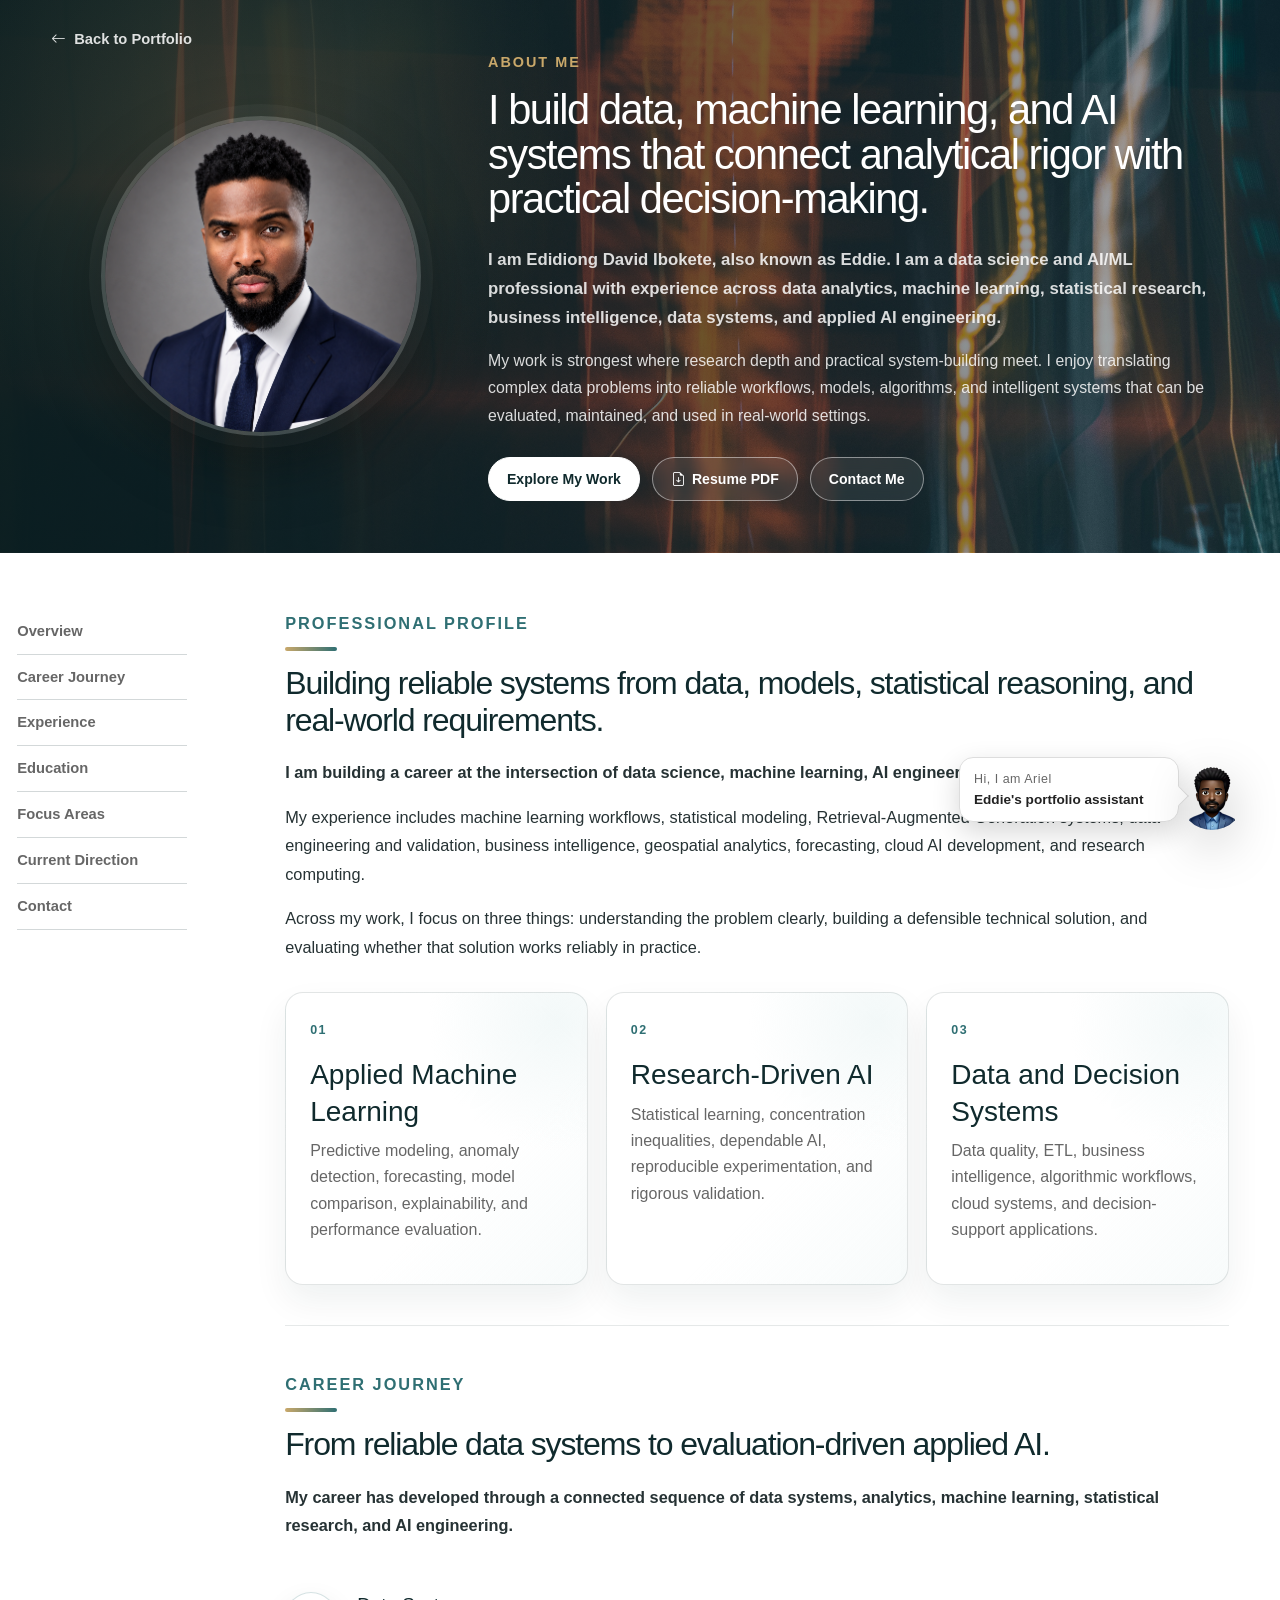
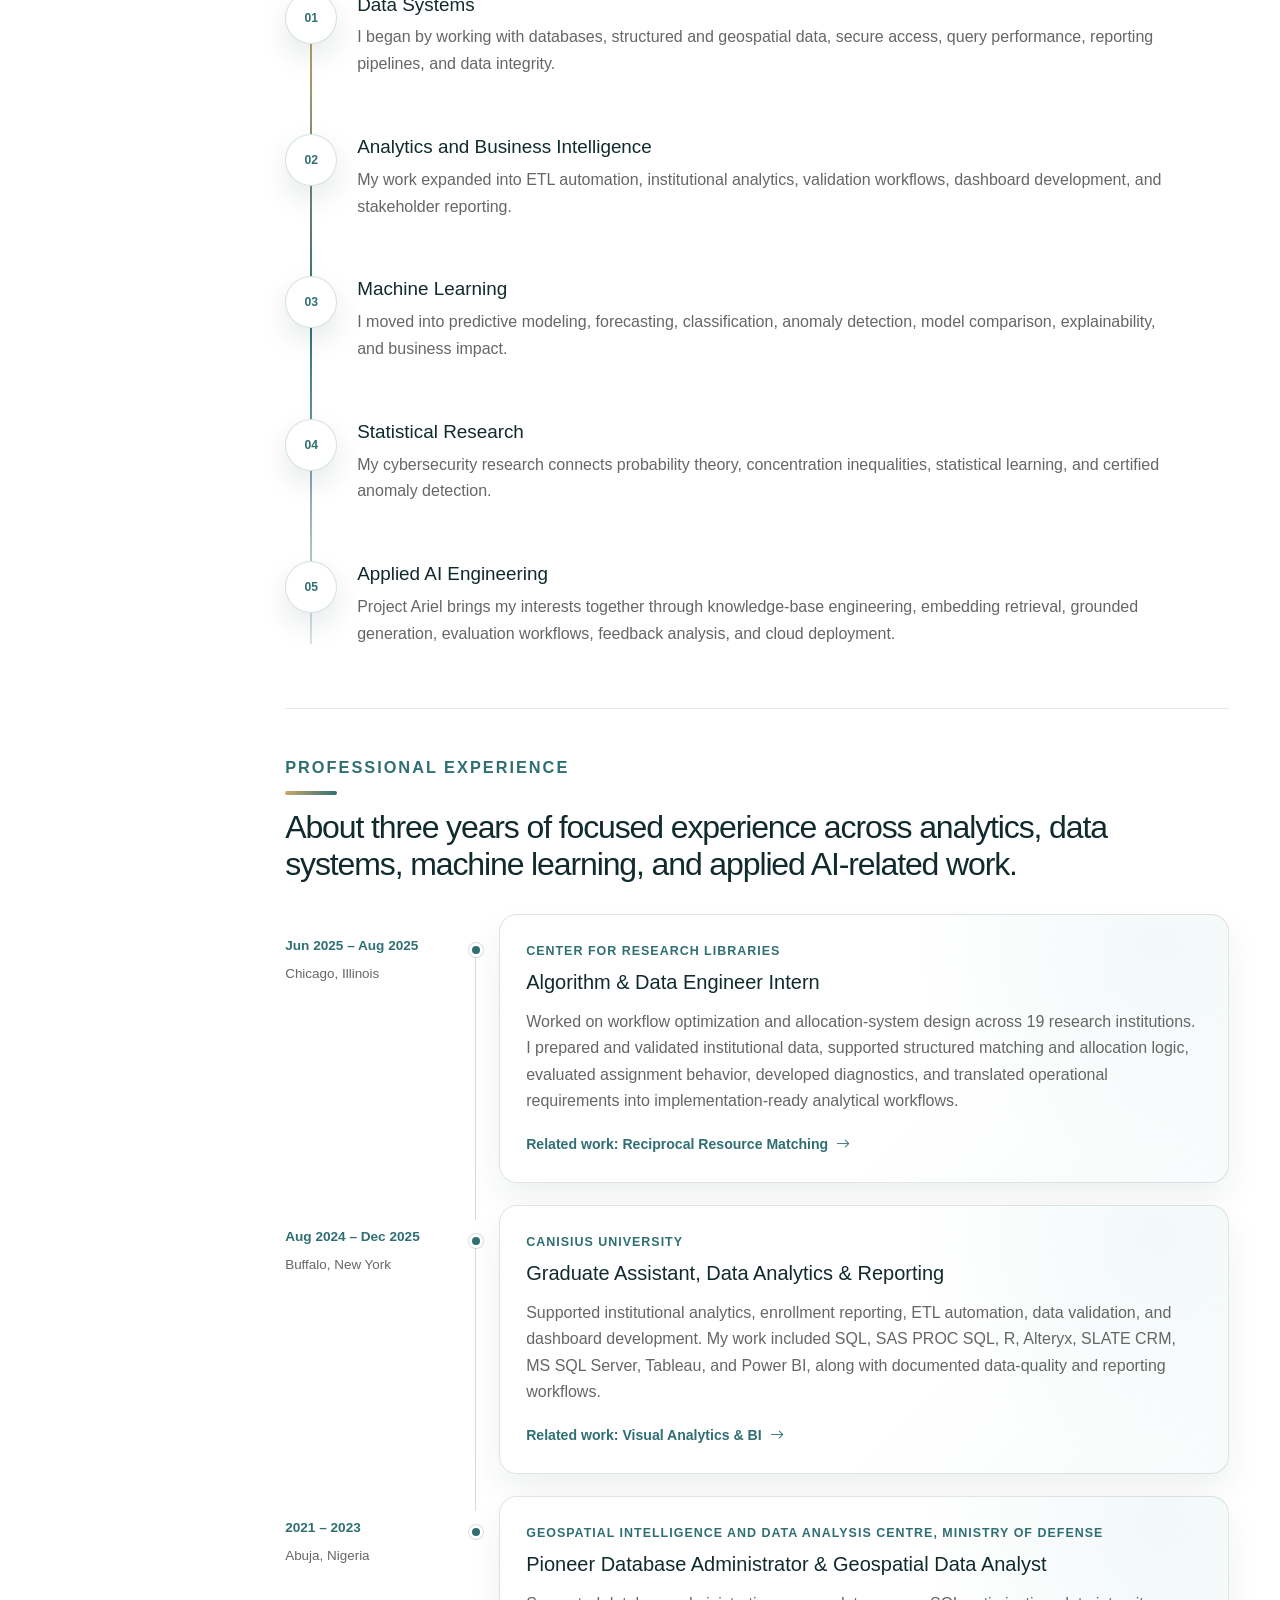
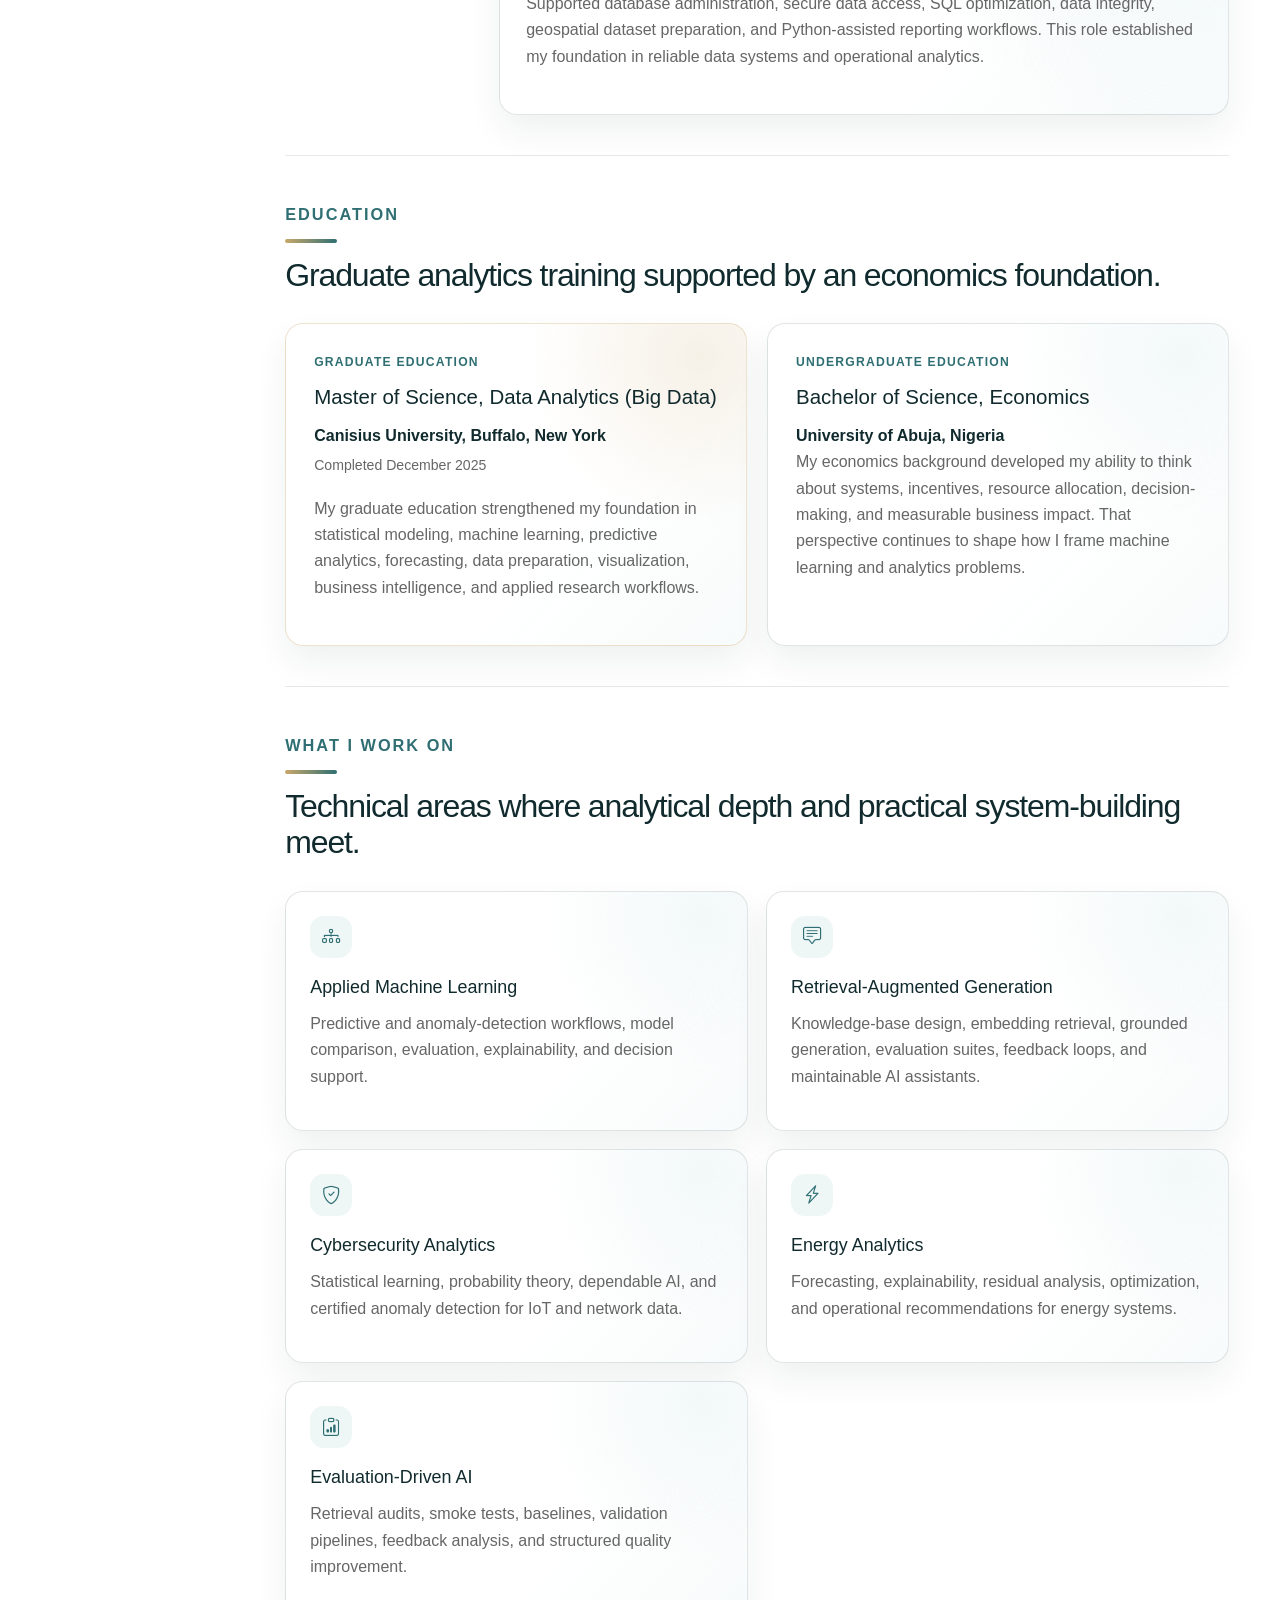
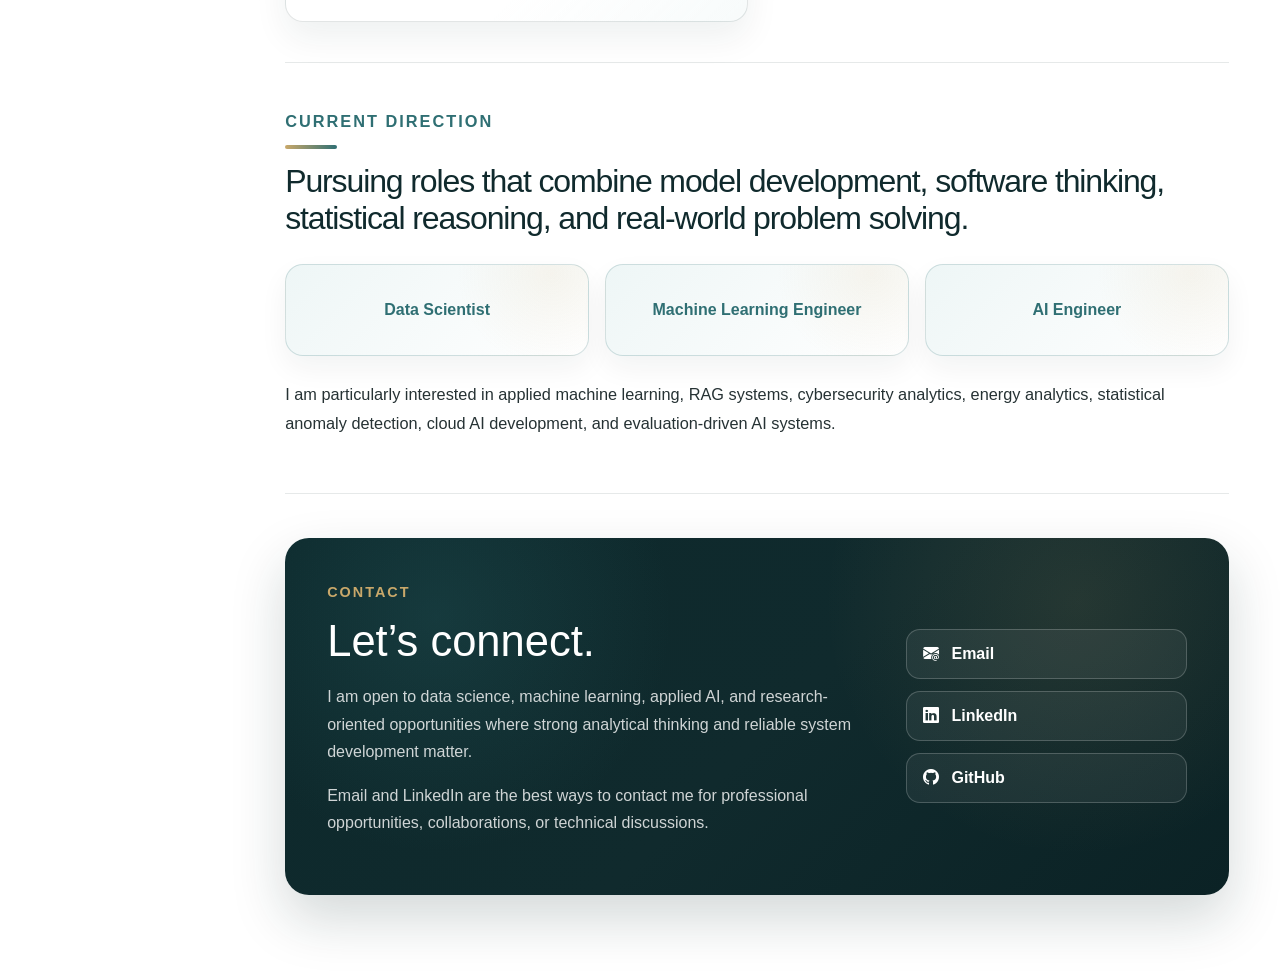
==== commit 0c9ef8c5: "Corrected image on about me page" ====
--- a/about.html
+++ b/about.html
@@ -32,7 +32,7 @@
     <div class="about-hero-inner">
       <figure class="about-hero-image">
         <img
-          src="images/headshot.jpg"
+          src="images/headshot.png"
           alt="Edidiong David Ibokete"
         />
       </figure>
@@ -68,7 +68,7 @@
           </a>
 
           <a
-            href="files/resume/Edidiong_Ibokete_Resume.pdf"
+            href="files/resume/Edidiong_Ibokete_Public_Resume.pdf"
             class="about-hero-button about-hero-button-secondary"
             target="_blank"
             rel="noopener noreferrer"
--- a/styles.css
+++ b/styles.css
@@ -760,6 +760,7 @@
     flex: 0 0 auto;
 }
 
+.assistant-new-chat,
 .assistant-mode-toggle,
 .assistant-close {
     width: 32px;
@@ -779,12 +780,14 @@
     font-size: 1.35rem;
 }
 
+.assistant-new-chat:hover,
 .assistant-mode-toggle:hover,
 .assistant-close:hover {
     background: rgba(255, 255, 255, 0.16);
     color: white;
 }
 
+.assistant-new-chat:focus-visible,
 .assistant-mode-toggle:focus-visible,
 .assistant-close:focus-visible {
     outline: 3px solid rgba(201, 168, 106, 0.38);
@@ -3099,6 +3102,12 @@
 
 .resource-artifact-link:hover {
     color: var(--color-dark);
+}
+
+.resource-artifact-link-disabled {
+    opacity: 0.72;
+    cursor: not-allowed;
+    pointer-events: none;
 }
 
 /* =========================================================
